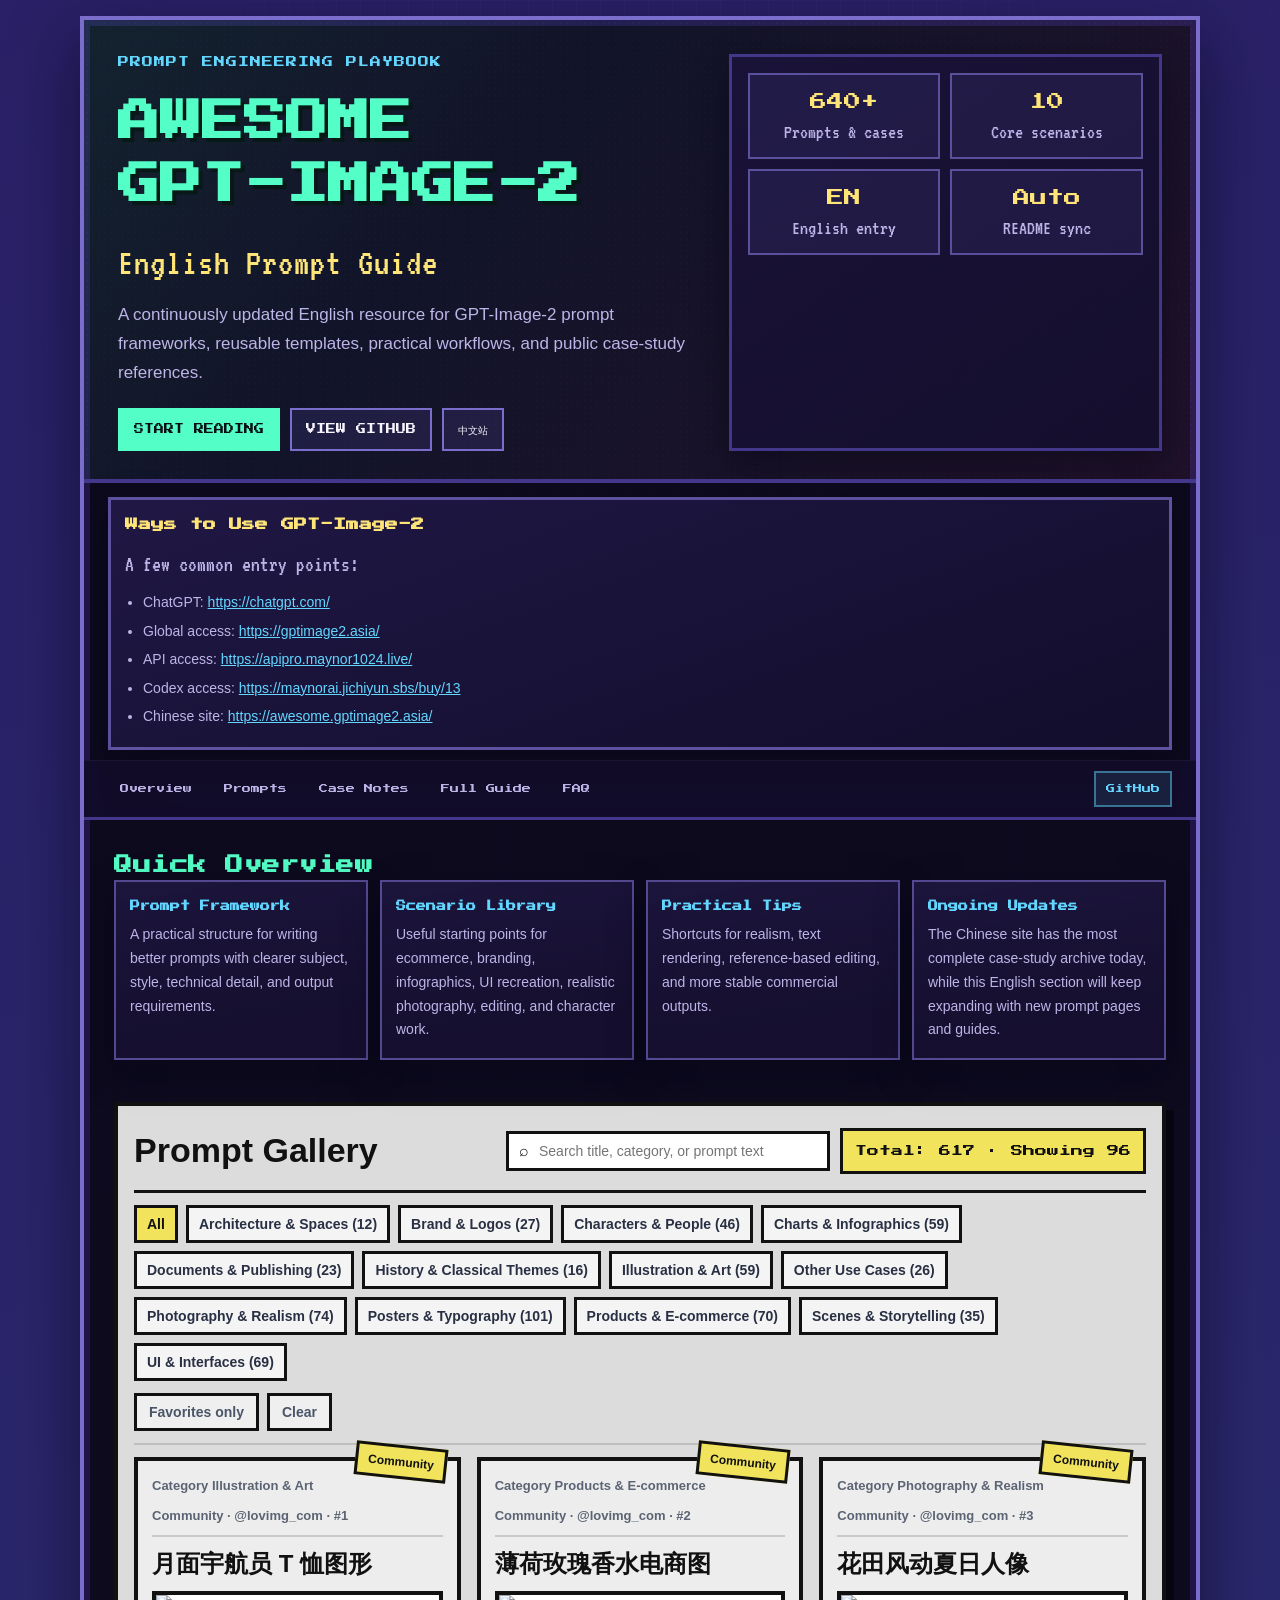
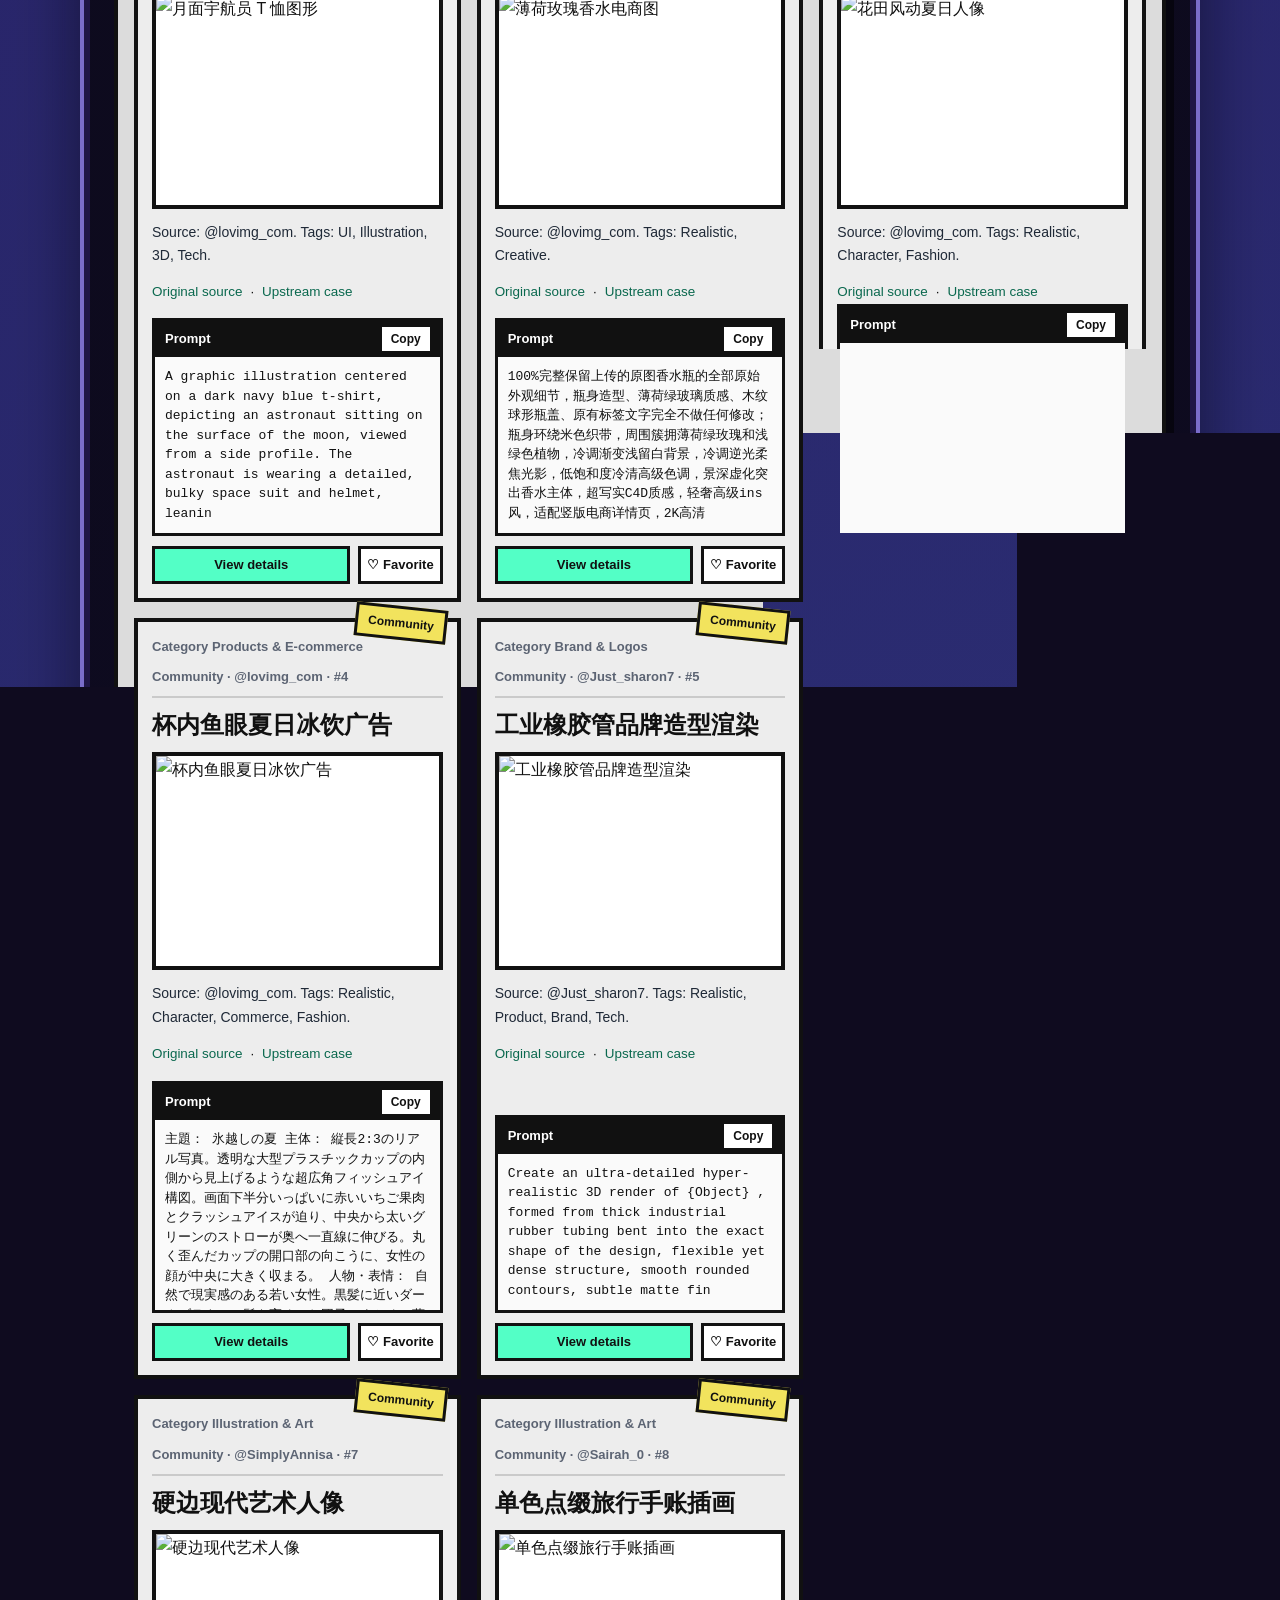
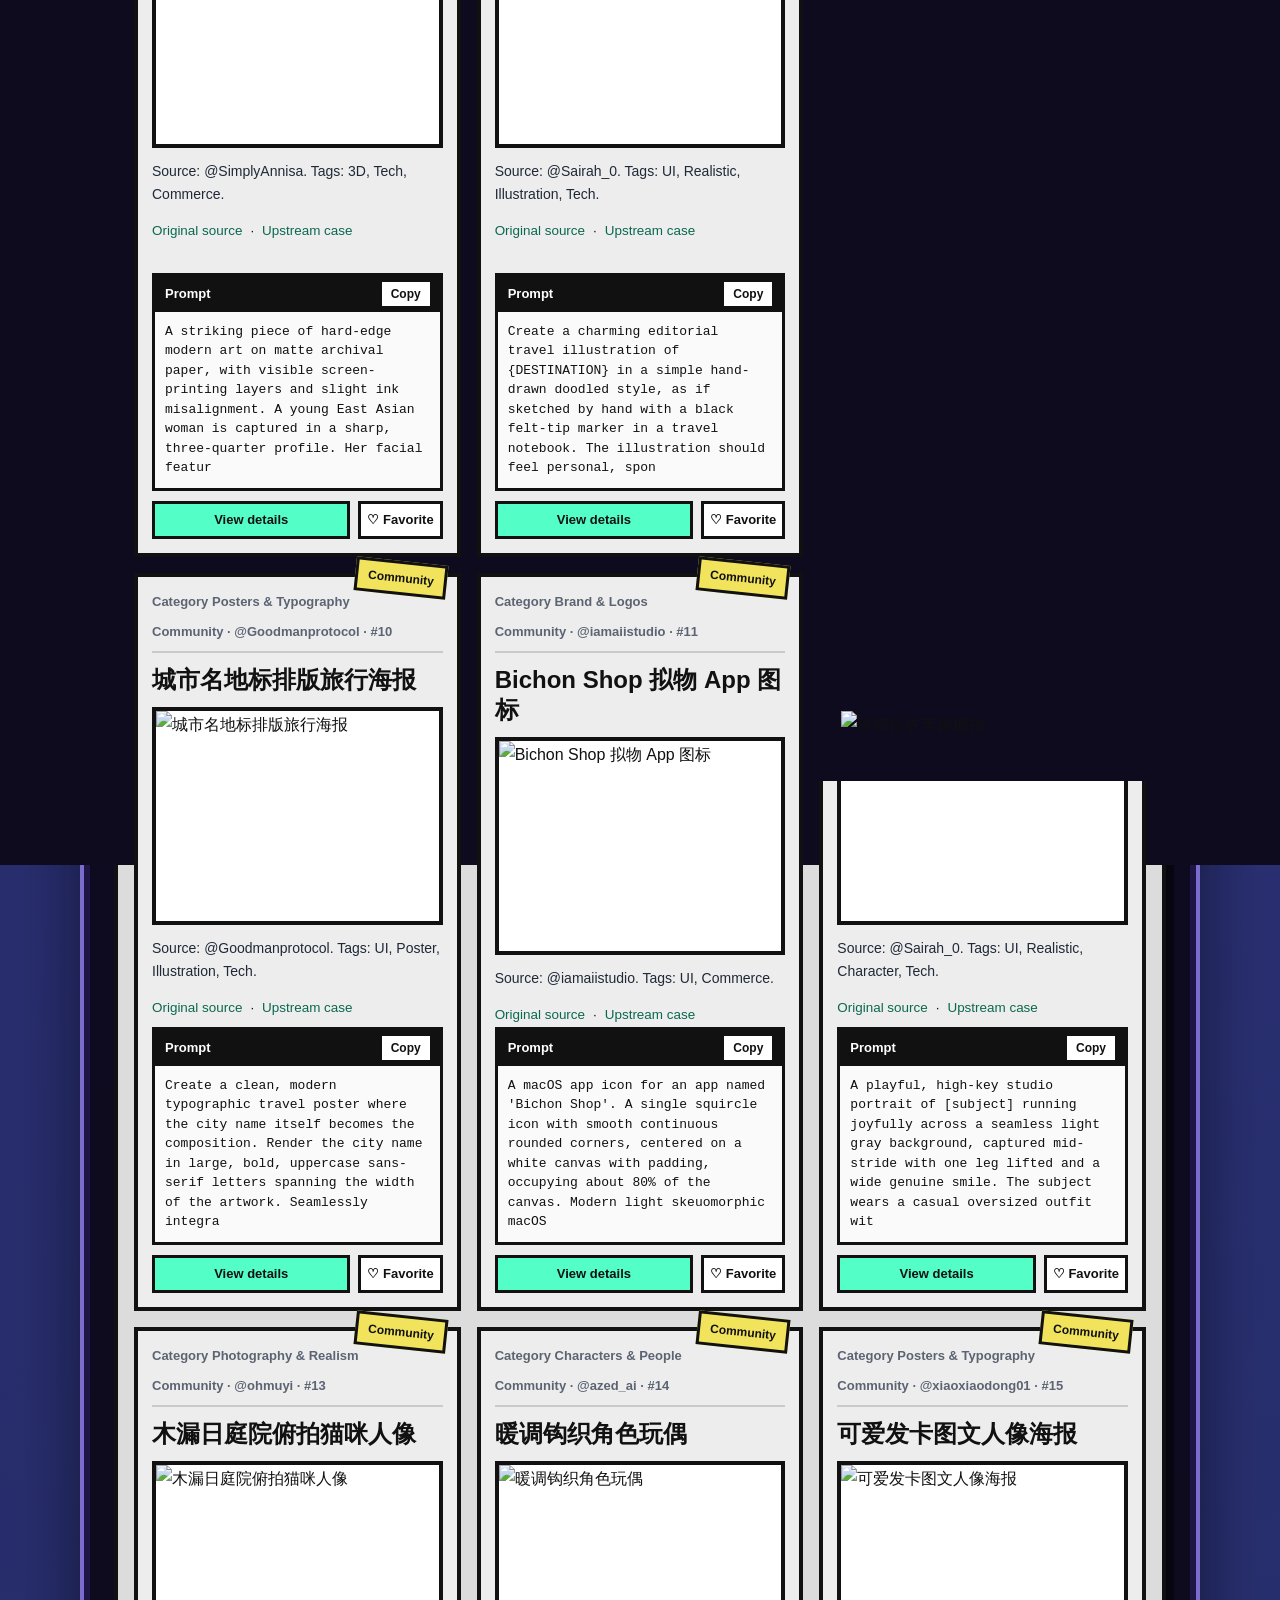
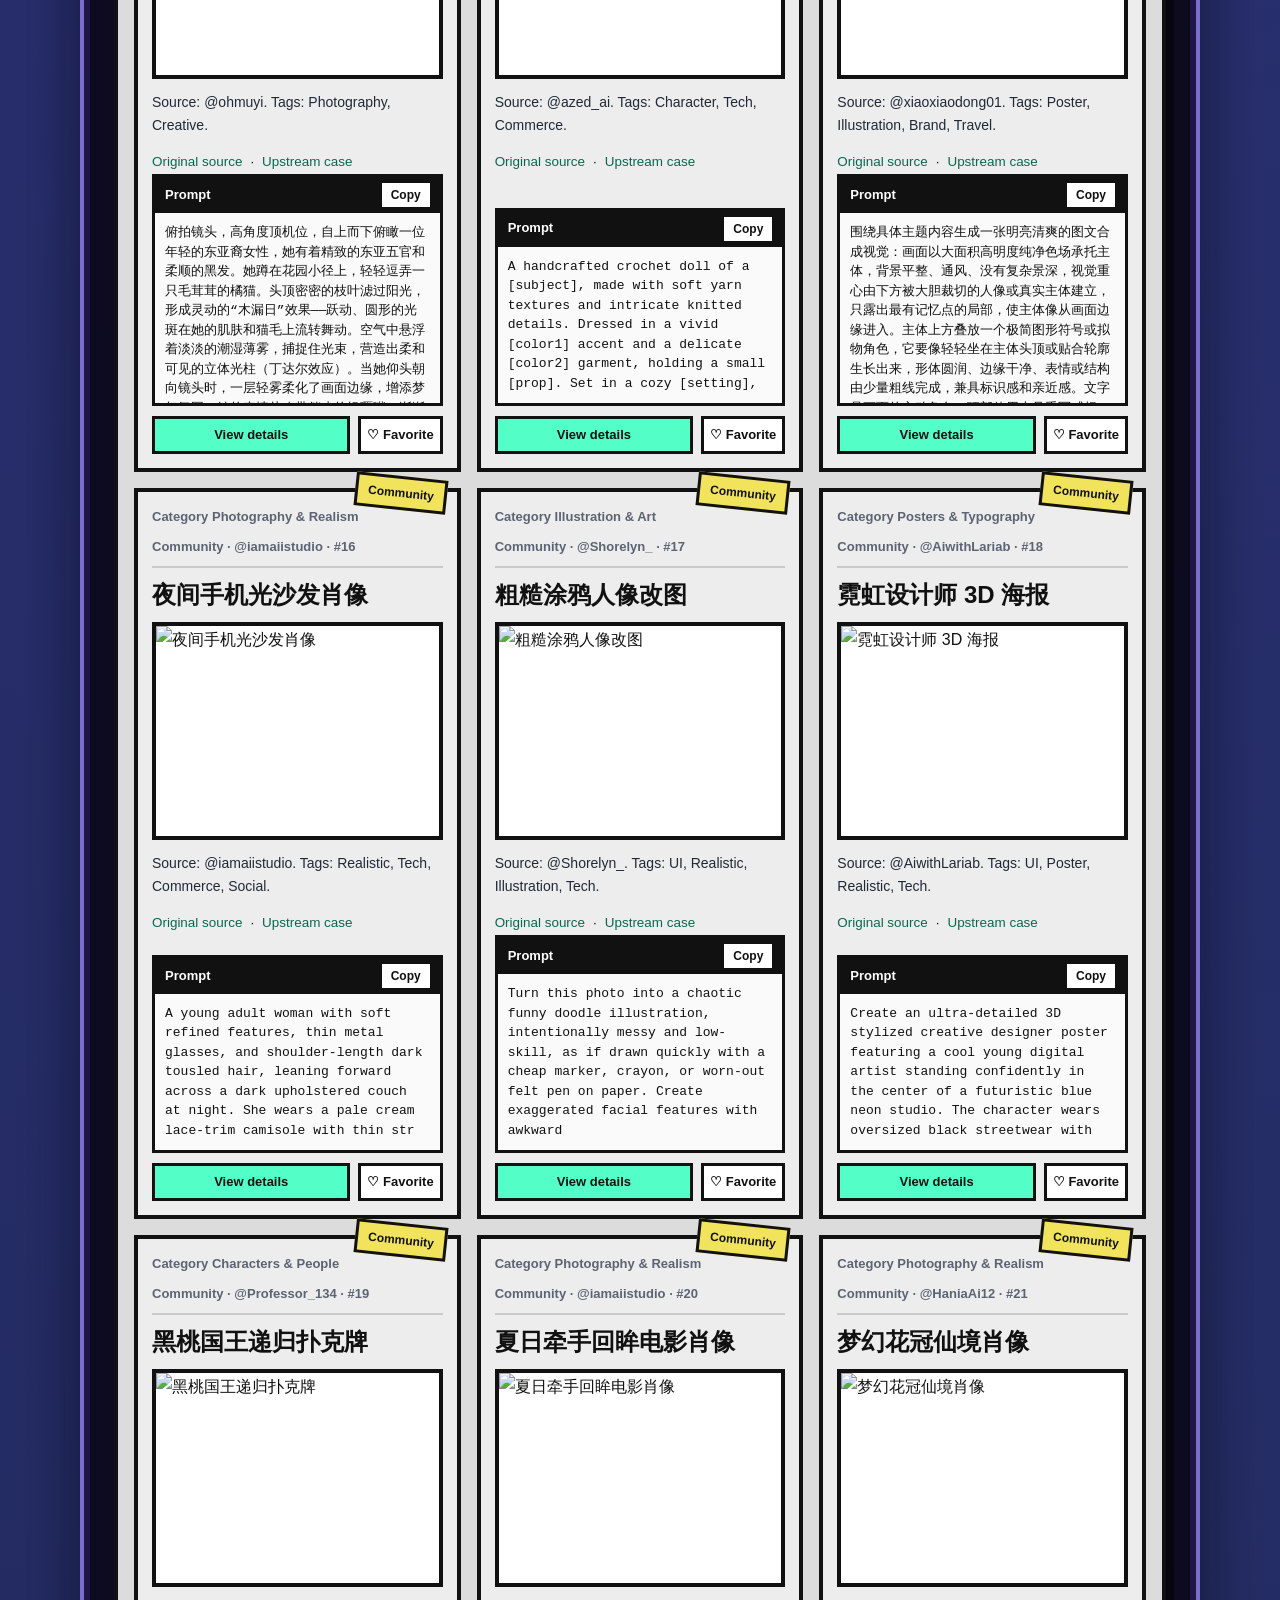
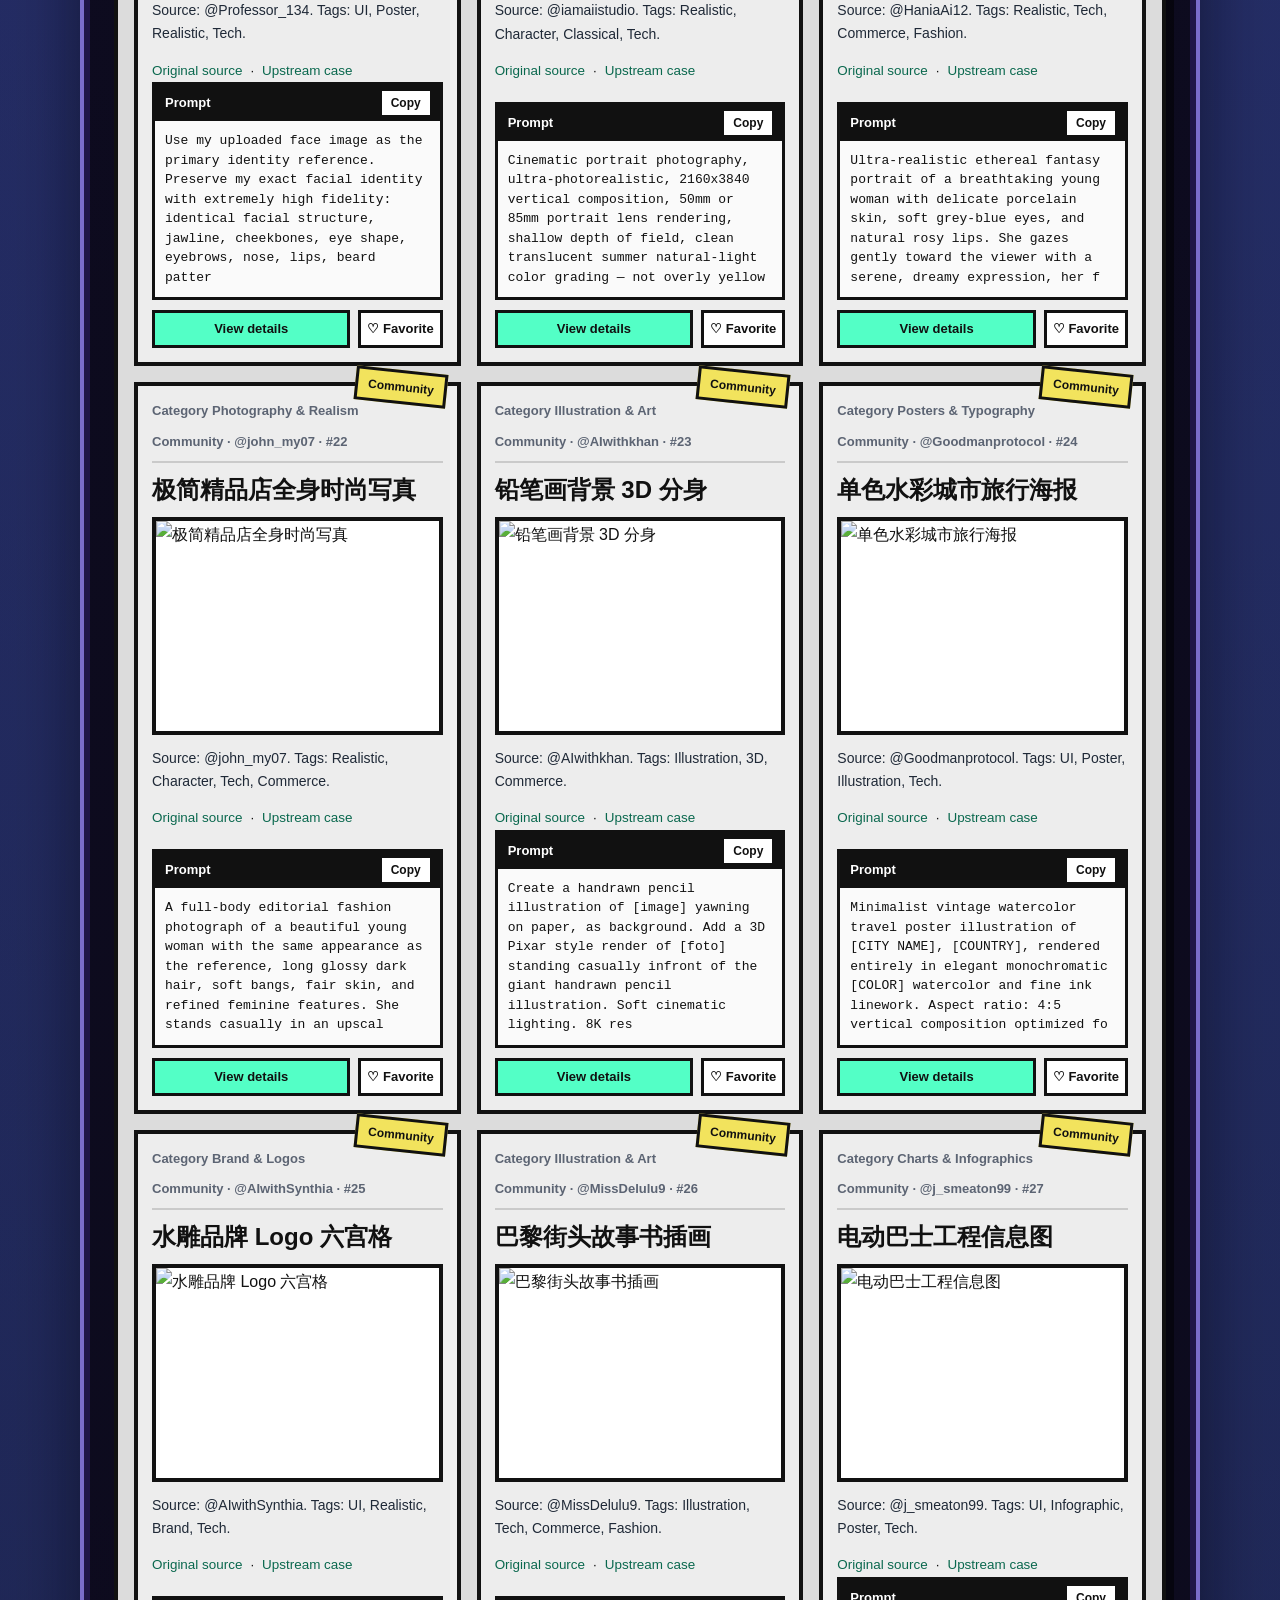
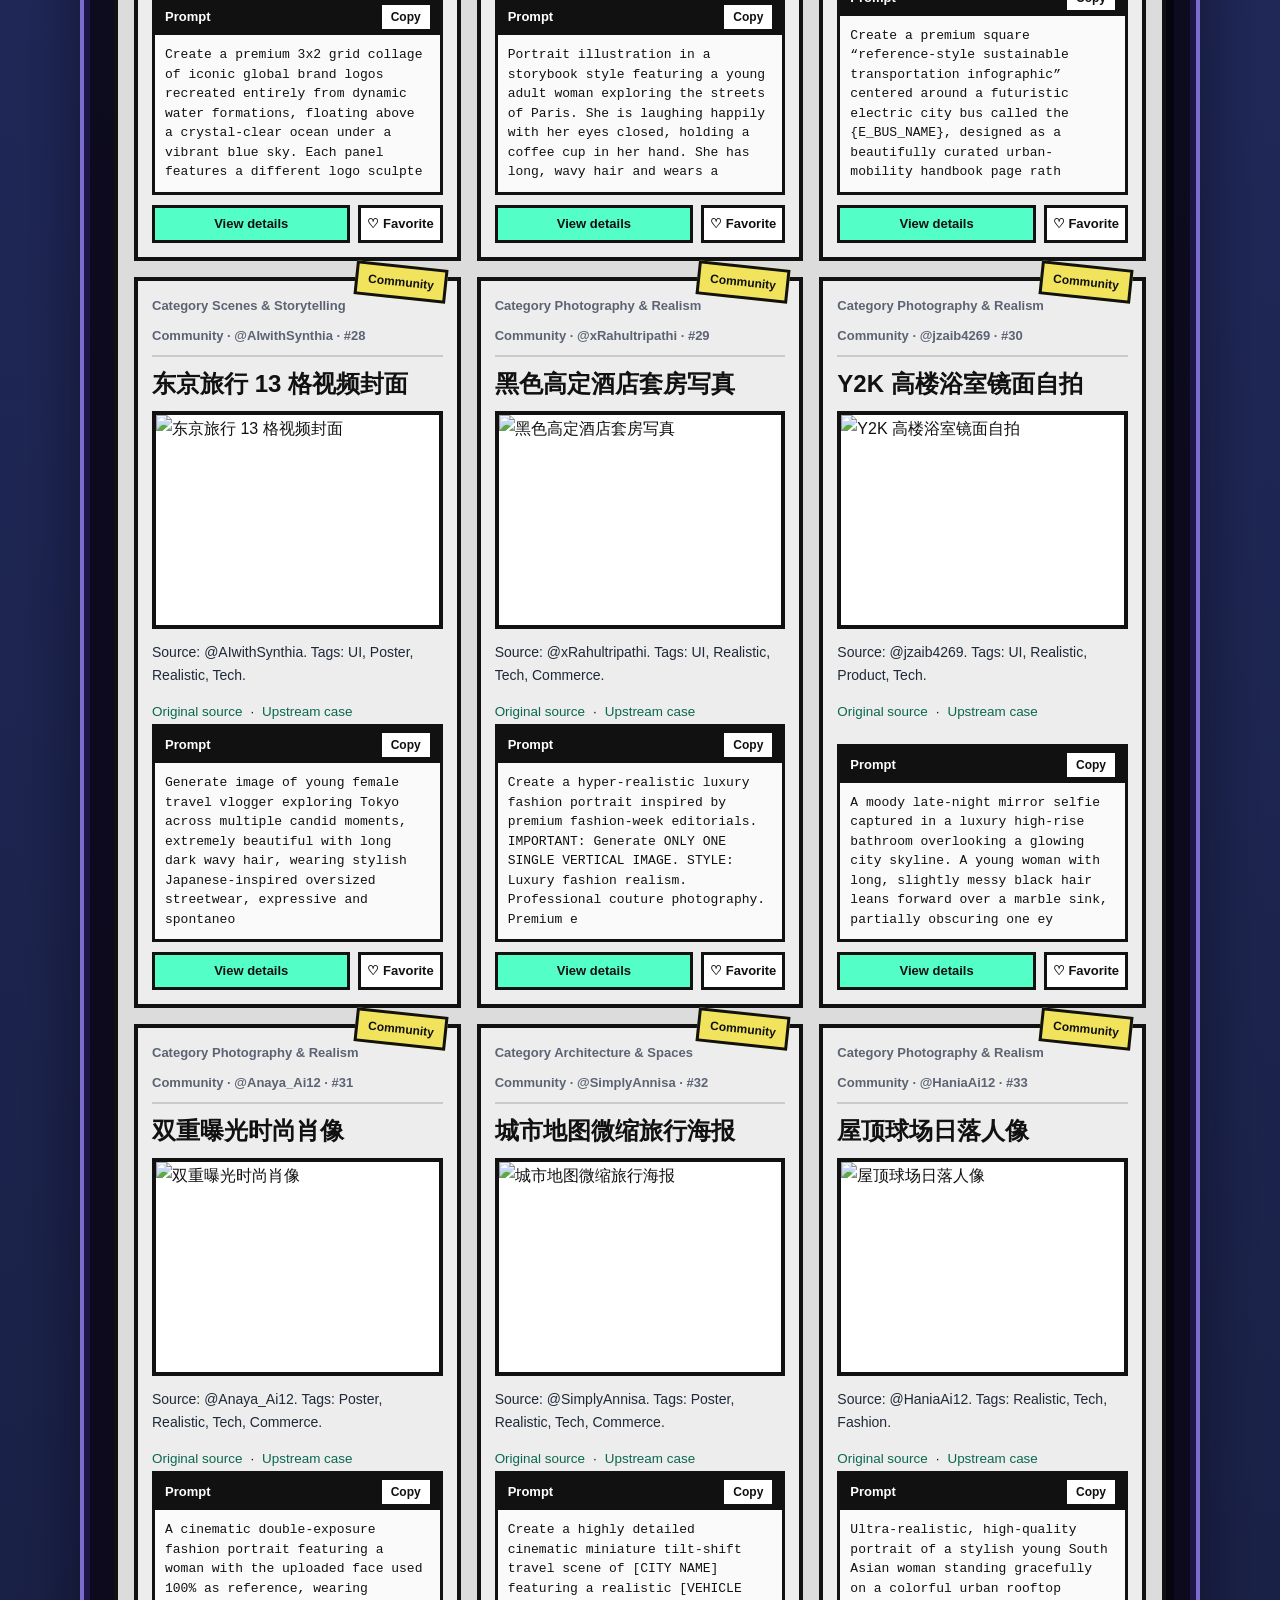
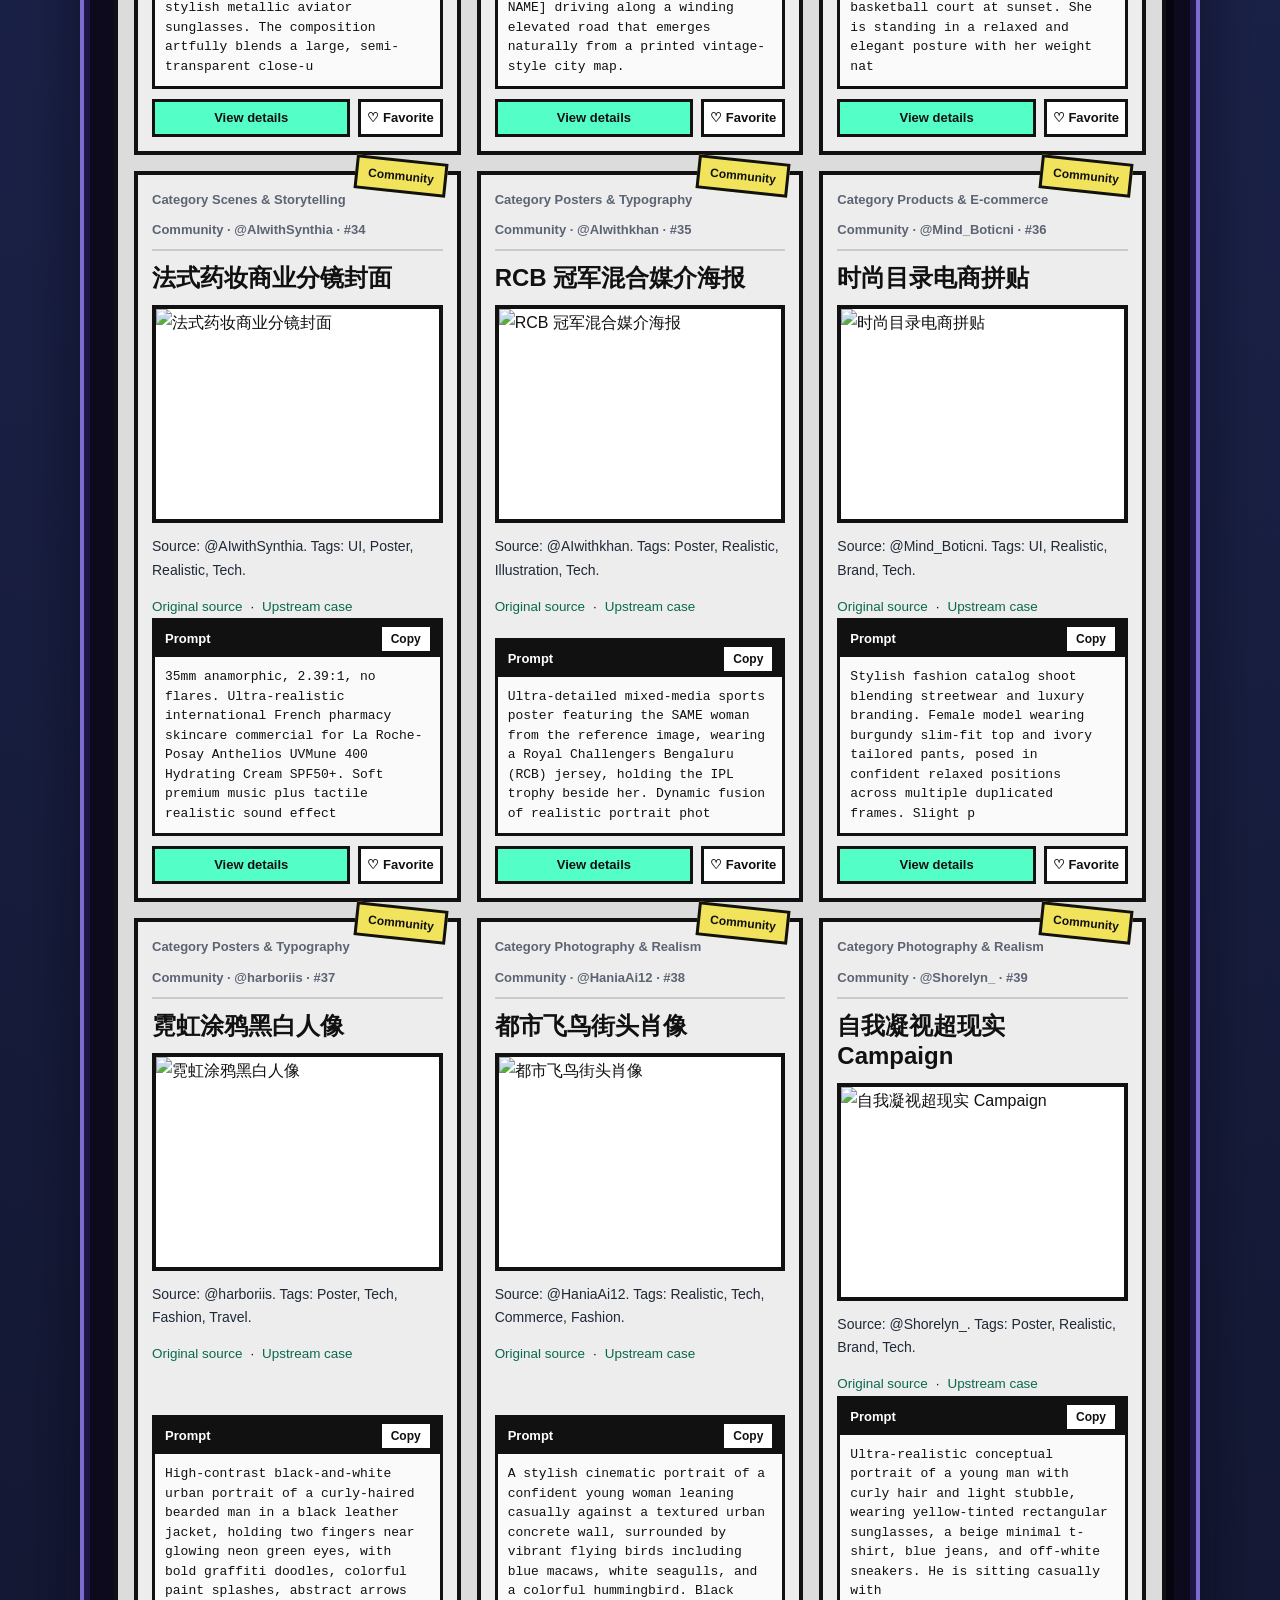
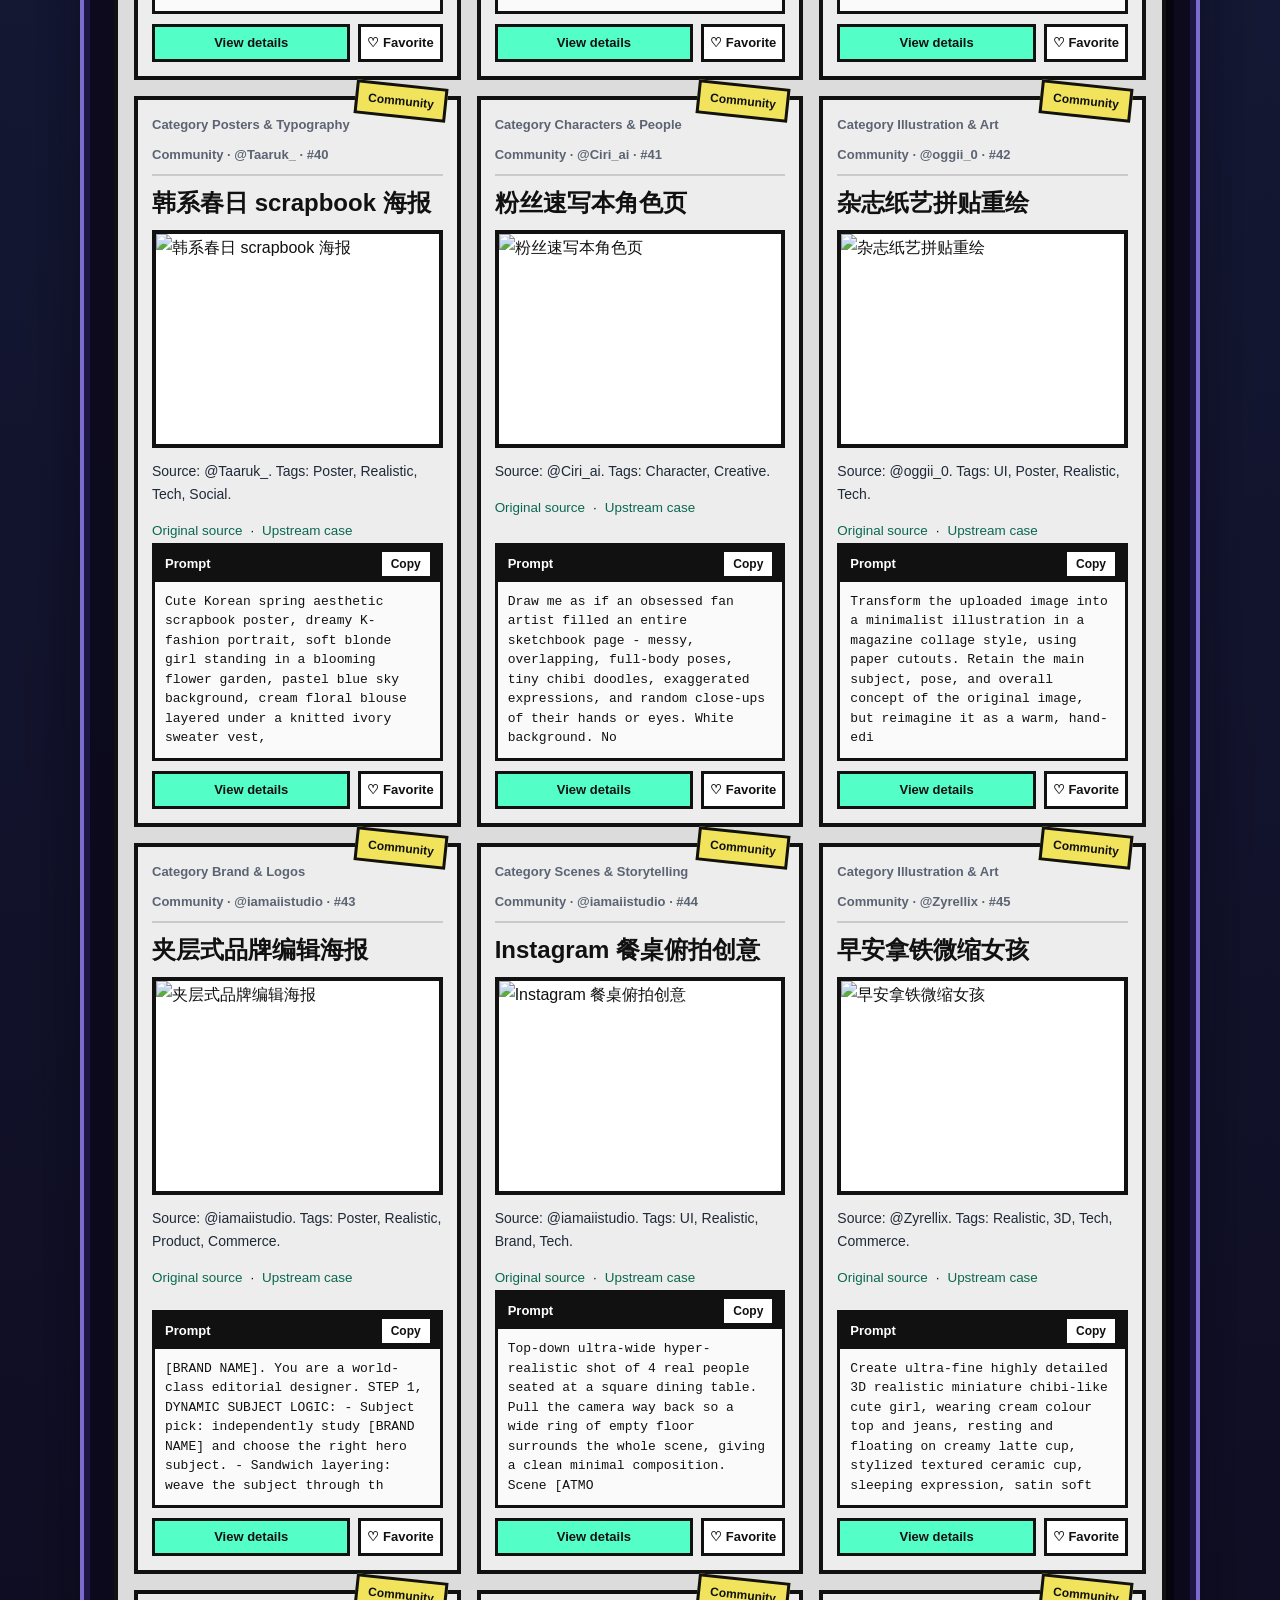
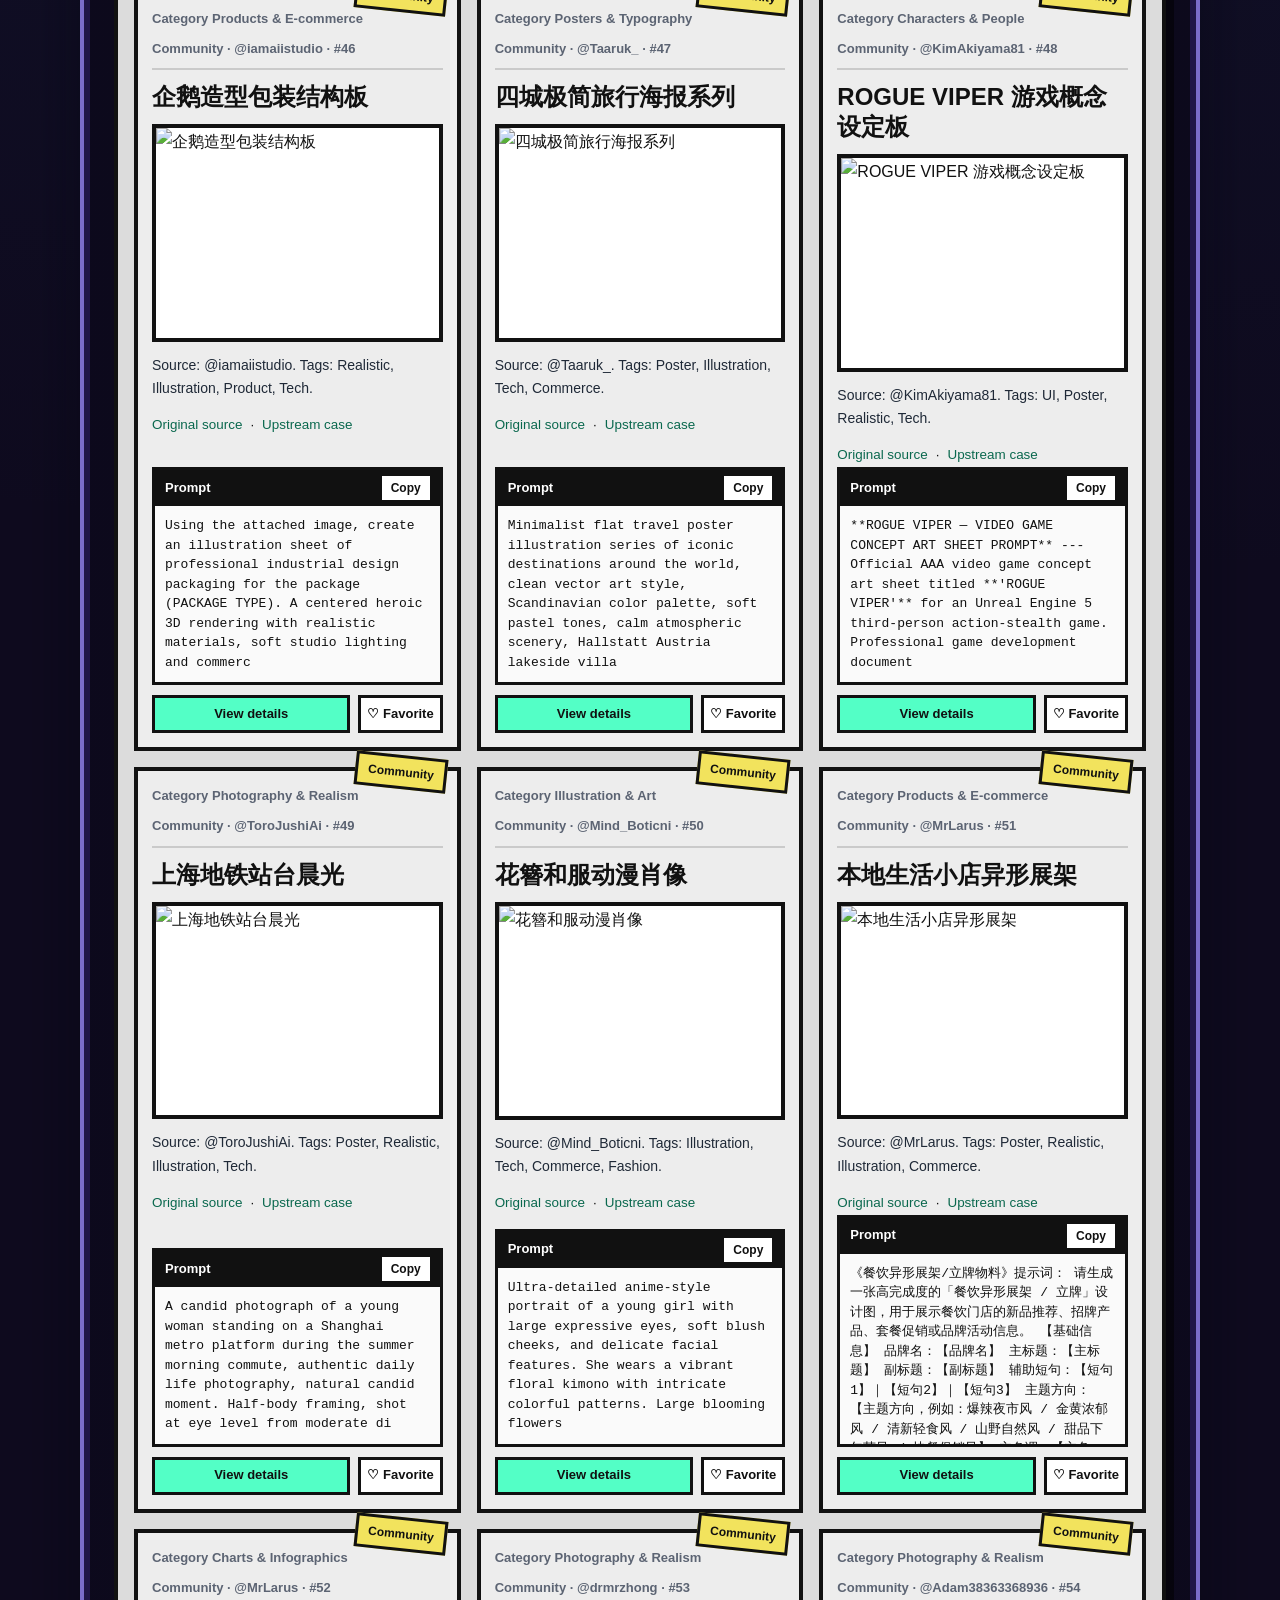
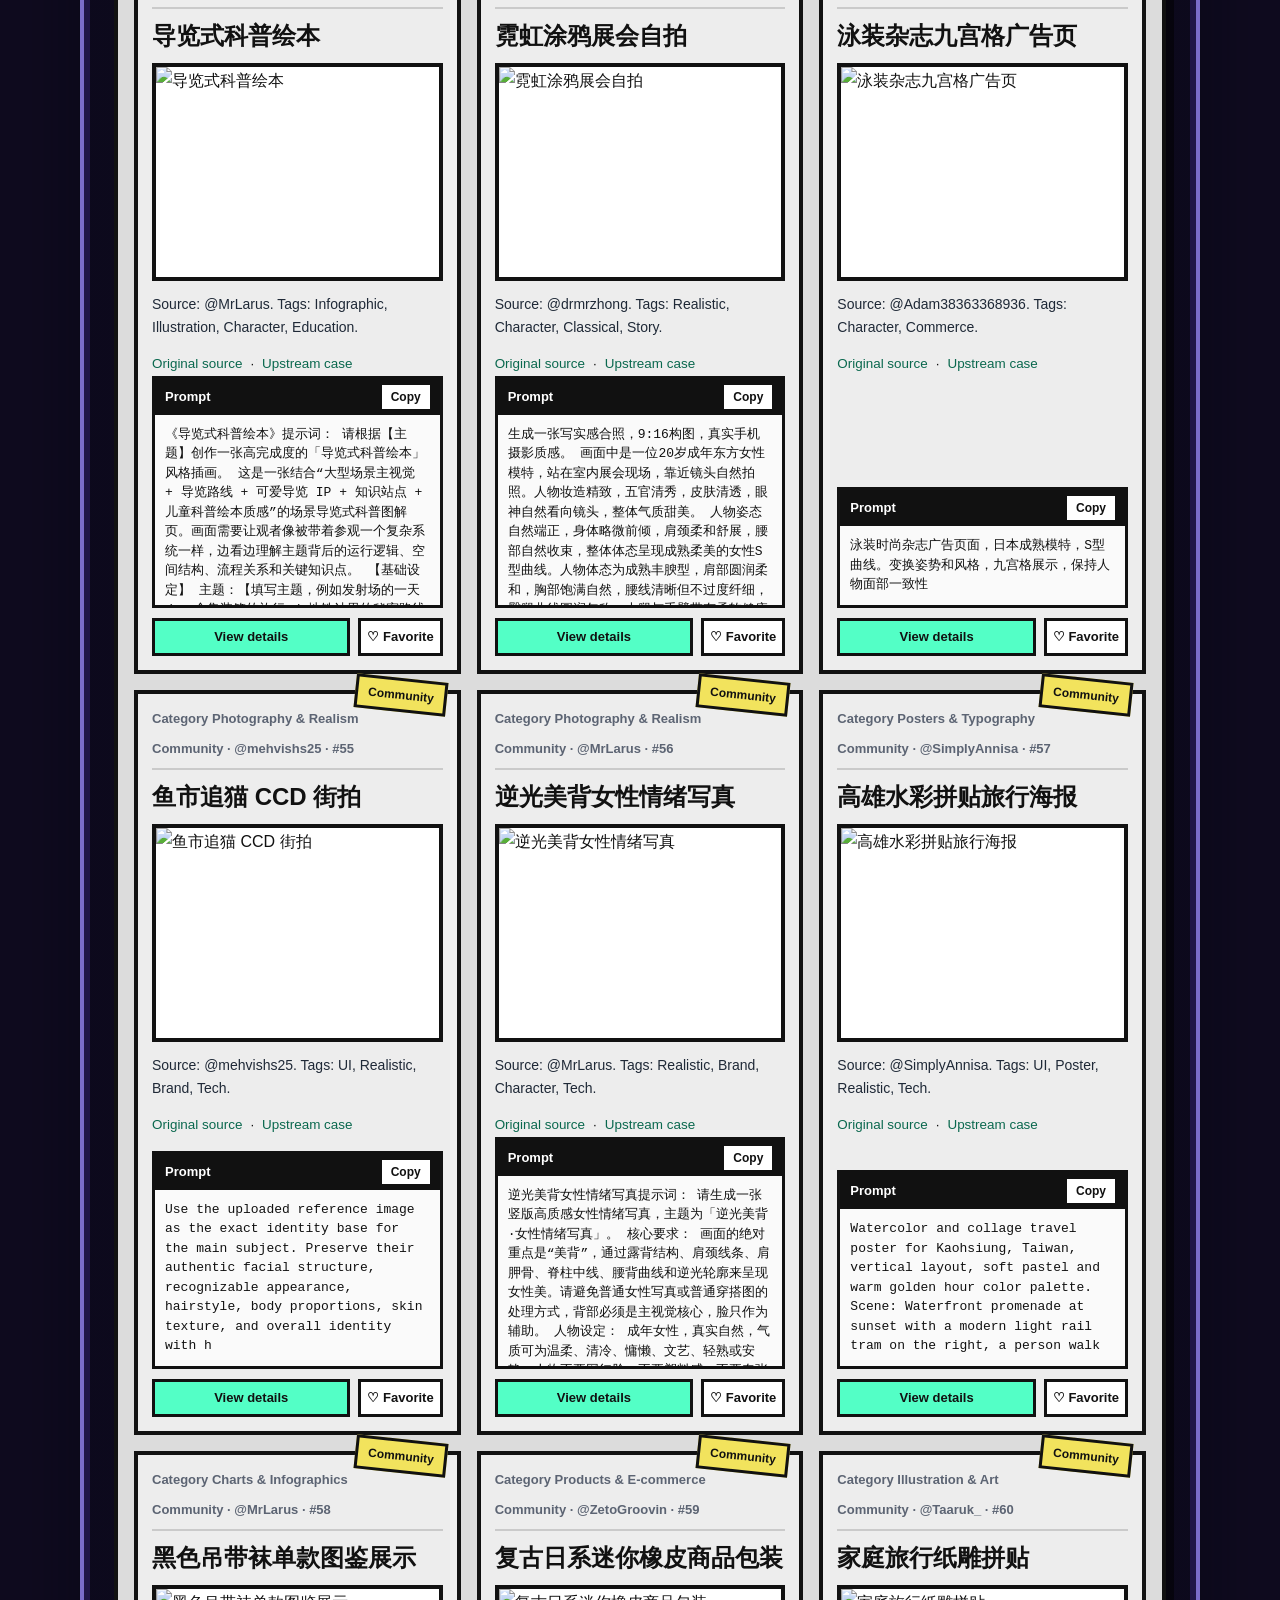
==== en/index.html @ bd1e26c3 "feat: expand case library and automation" ====
<!DOCTYPE html>
<html lang="en">
<head>
    <meta charset="UTF-8">
    <meta name="viewport" content="width=device-width, initial-scale=1.0">
    <title>Awesome GPT-Image-2 | English Prompt Guide</title>
    <meta name="description" content="An English GPT-Image-2 gallery with 640+ searchable prompts and cases, reusable templates, source links, and practical workflows.">
    <meta name="keywords" content="GPT-Image-2,prompt guide,AI image generation,OpenAI,image prompts,ecommerce visuals">
    <meta name="robots" content="index,follow,max-image-preview:large">
    <meta name="theme-color" content="#1a102e">
    <meta name="color-scheme" content="dark">
    <link rel="canonical" href="https://awesome.gptimage2.asia/en/">
    <link rel="alternate" hreflang="zh-CN" href="https://awesome.gptimage2.asia/">
    <link rel="alternate" hreflang="en" href="https://awesome.gptimage2.asia/en/">

    <meta property="og:type" content="website">
    <meta property="og:site_name" content="Awesome GPT-Image-2">
    <meta property="og:title" content="Awesome GPT-Image-2 | English Prompt Guide">
    <meta property="og:description" content="640+ searchable GPT-Image-2 prompts and cases with filters, reusable templates, and original source links.">
    <meta property="og:url" content="https://awesome.gptimage2.asia/en/">

    <meta name="twitter:card" content="summary_large_image">
    <meta name="twitter:title" content="Awesome GPT-Image-2 | English Prompt Guide">
    <meta name="twitter:description" content="An English GPT-Image-2 playbook for ecommerce, branding, UI, editing, and photorealistic visuals.">

    <link rel="icon" href="data:image/svg+xml,%3Csvg%20xmlns='http://www.w3.org/2000/svg'%20viewBox='0%200%20100%20100'%3E%3Ctext%20y='.9em'%20font-size='90'%3E%F0%9F%96%BC%EF%B8%8F%3C/text%3E%3C/svg%3E">
    <link rel="preconnect" href="https://fonts.googleapis.com">
    <link rel="preconnect" href="https://fonts.gstatic.com" crossorigin>
    <link href="https://fonts.googleapis.com/css2?family=Press+Start+2P&family=VT323&family=Noto+Sans:wght@400;500;700;900&display=swap" rel="stylesheet">
    <link rel="stylesheet" href="../styles.css">

    <script type="application/ld+json">
    {
      "@context": "https://schema.org",
      "@type": "TechArticle",
      "headline": "Awesome GPT-Image-2 English Prompt Guide",
      "description": "An English GPT-Image-2 guide with prompt frameworks, practical templates, and curated workflows.",
      "author": {
        "@type": "Person",
        "name": "xianyu110"
      },
      "publisher": {
        "@type": "Organization",
        "name": "GitHub Pages"
      },
      "mainEntityOfPage": "https://awesome.gptimage2.asia/en/",
      "inLanguage": "en"
    }
    </script>
</head>
<body>
<a class="skip-link" href="#main-content">Skip to content</a>
<div class="bg-layer" aria-hidden="true"></div>

<div class="site-shell">
    <header class="hero" id="top">
        <div class="hero-noise" aria-hidden="true"></div>
        <div class="hero-inner">
            <div class="hero-main">
                <p class="hero-kicker">Prompt Engineering Playbook</p>
                <h1 class="hero-title">AWESOME<br>GPT-IMAGE-2</h1>
                <p class="hero-subtitle">English Prompt Guide</p>
                <p class="hero-desc">A continuously updated English resource for GPT-Image-2 prompt frameworks, reusable templates, practical workflows, and public case-study references.</p>
                <div class="hero-actions">
                    <a href="#readme" class="btn btn-primary">Start Reading</a>
                    <a href="https://github.com/xianyu110/awesome-gptimage2" class="btn btn-ghost" target="_blank" rel="noreferrer">View GitHub</a>
                    <a href="/" class="btn btn-ghost">中文站</a>
                </div>
            </div>

            <aside class="hero-panel" aria-label="Key stats">
                <div class="stat-grid">
                    <div class="stat-card">
                        <span class="stat-value">640+</span>
                        <span class="stat-name">Prompts & cases</span>
                    </div>
                    <div class="stat-card">
                        <span class="stat-value">10</span>
                        <span class="stat-name">Core scenarios</span>
                    </div>
                    <div class="stat-card">
                        <span class="stat-value">EN</span>
                        <span class="stat-name">English entry</span>
                    </div>
                    <div class="stat-card">
                        <span class="stat-value">Auto</span>
                        <span class="stat-name">README sync</span>
                    </div>
                </div>
            </aside>
        </div>
    </header>

    <section class="usage-section usage-section-top" aria-label="Ways to use GPT-Image-2">
        <div class="usage-card">
            <h2 class="usage-title">Ways to Use GPT-Image-2</h2>
            <p class="usage-desc">A few common entry points:</p>
            <ul class="usage-list">
                <li>ChatGPT: <a href="https://chatgpt.com/" target="_blank" rel="noreferrer">https://chatgpt.com/</a></li>
                <li>Global access: <a href="https://gptimage2.asia/" target="_blank" rel="noreferrer">https://gptimage2.asia/</a></li>
                <li>API access: <a href="https://apipro.maynor1024.live/" target="_blank" rel="noreferrer">https://apipro.maynor1024.live/</a></li>
                <li>Codex access: <a href="https://maynorai.jichiyun.sbs/buy/13" target="_blank" rel="noreferrer">https://maynorai.jichiyun.sbs/buy/13</a></li>
                <li>Chinese site: <a href="https://awesome.gptimage2.asia/" target="_blank" rel="noreferrer">https://awesome.gptimage2.asia/</a></li>
            </ul>
        </div>
    </section>

    <nav class="top-nav" aria-label="Main navigation">
        <div class="nav-track">
            <a href="#overview" class="nav-link">Overview</a>
            <a href="#prompt-gallery" class="nav-link">Prompts</a>
            <a href="#case-study" class="nav-link">Case Notes</a>
            <a href="#readme" class="nav-link">Full Guide</a>
            <a href="#faq" class="nav-link">FAQ</a>
            <a href="https://github.com/xianyu110/awesome-gptimage2" class="nav-link nav-link-github" target="_blank" rel="noreferrer">GitHub</a>
        </div>
    </nav>

    <main class="content" id="main-content">
        <section id="overview" class="section">
            <h2 class="section-title">Quick Overview</h2>
            <div class="overview-grid">
                <article class="overview-card">
                    <h3>Prompt Framework</h3>
                    <p>A practical structure for writing better prompts with clearer subject, style, technical detail, and output requirements.</p>
                </article>
                <article class="overview-card">
                    <h3>Scenario Library</h3>
                    <p>Useful starting points for ecommerce, branding, infographics, UI recreation, realistic photography, editing, and character work.</p>
                </article>
                <article class="overview-card">
                    <h3>Practical Tips</h3>
                    <p>Shortcuts for realism, text rendering, reference-based editing, and more stable commercial outputs.</p>
                </article>
                <article class="overview-card">
                    <h3>Ongoing Updates</h3>
                    <p>The Chinese site has the most complete case-study archive today, while this English section will keep expanding with new prompt pages and guides.</p>
                </article>
            </div>
        </section>

        <section id="prompt-gallery" class="section prompt-board-section" aria-label="Prompt gallery">
            <div class="prompt-board-head">
                <h2 class="prompt-board-title">Prompt Gallery</h2>
                <div class="prompt-board-head-right">
                    <label class="prompt-board-search-wrap" for="prompt-board-search">
                        <span class="prompt-board-search-icon">⌕</span>
                        <input id="prompt-board-search" class="prompt-board-search" type="search" placeholder="Search title, category, or prompt text">
                    </label>
                    <div id="prompt-board-total" class="prompt-board-total">Total: 0</div>
                </div>
            </div>
            <div class="prompt-board-filter-row">
                <div id="prompt-board-filters" class="prompt-board-filters" role="tablist" aria-label="Prompt categories"></div>
                <div class="prompt-board-filter-actions">
                    <button id="prompt-board-favorites" class="prompt-board-clear" type="button" aria-pressed="false">Favorites only</button>
                    <button id="prompt-board-clear" class="prompt-board-clear" type="button">Clear</button>
                </div>
            </div>
            <div id="prompt-board-grid" class="prompt-board-grid"></div>
            <p id="prompt-board-empty" class="prompt-board-empty" hidden>No matches found. Try a shorter keyword.</p>
            <div class="prompt-board-more-wrap">
                <button id="prompt-board-more" class="prompt-board-more" type="button" hidden>Load more</button>
            </div>
        </section>

        <section id="case-study" class="section" aria-label="Case study notes">
            <div class="section-head">
                <h2 class="section-title">Case Notes</h2>
                <a class="readme-raw-link" href="README.md" target="_blank" rel="noreferrer">Open English README</a>
            </div>

            <div class="readme-card case-study-shell">
                <div class="case-study-intro">
                    <p class="case-study-kicker">Public article references</p>
                    <h3 class="case-study-title">A compact English layer on top of a larger Chinese case-study archive</h3>
                    <p class="case-study-desc">The Chinese site currently contains the full image-heavy breakdowns. This English page focuses on reusable workflows, prompt patterns, and a clean entry point for international visitors.</p>
                </div>

                <div class="overview-grid case-study-stats">
                    <article class="overview-card">
                        <h3>Main goal</h3>
                        <p>Turn scattered GPT-Image-2 knowledge into a reusable English reference page.</p>
                    </article>
                    <article class="overview-card">
                        <h3>Current scope</h3>
                        <p>Prompt frameworks, practical scenarios, advanced tips, and links back to the full Chinese archive.</p>
                    </article>
                    <article class="overview-card">
                        <h3>Update path</h3>
                        <p>More English prompt pages, more case-study translations, and more search-friendly navigation.</p>
                    </article>
                </div>

                <div class="case-category-grid">
                    <article class="case-category-card">
                        <div class="case-category-meta">
                            <span class="case-category-tag">Ecommerce</span>
                            <span class="case-category-index">#01</span>
                        </div>
                        <h3>Commercial product visuals</h3>
                        <p>GPT-Image-2 is especially strong when you need polished ecommerce covers, product retouching, marketplace images, and commercial layouts.</p>
                        <blockquote class="case-prompt-quote">A good workflow is often: reference image -> first draft -> selective edit -> final commercial polish.</blockquote>
                    </article>

                    <article class="case-category-card">
                        <div class="case-category-meta">
                            <span class="case-category-tag">Branding</span>
                            <span class="case-category-index">#02</span>
                        </div>
                        <h3>Brand systems and campaign assets</h3>
                        <p>It can extend a single product or brand concept into multiple output formats while preserving visual identity.</p>
                        <blockquote class="case-prompt-quote">Useful for posters, carousel covers, brand kits, campaign images, packaging, and launch visuals.</blockquote>
                    </article>

                    <article class="case-category-card">
                        <div class="case-category-meta">
                            <span class="case-category-tag">Info Design</span>
                            <span class="case-category-index">#03</span>
                        </div>
                        <h3>Infographics and educational graphics</h3>
                        <p>One of the most practical strengths is structured information design: titles, labels, modules, icons, and layout hierarchy.</p>
                        <blockquote class="case-prompt-quote">Modular sections + rounded information boxes + clear heading hierarchy is a reliable starting pattern.</blockquote>
                    </article>

                    <article class="case-category-card">
                        <div class="case-category-meta">
                            <span class="case-category-tag">Editing</span>
                            <span class="case-category-index">#04</span>
                        </div>
                        <h3>Reference-based editing</h3>
                        <p>For many real workflows, editing from an uploaded image is more stable than prompting from scratch.</p>
                        <blockquote class="case-prompt-quote">Best use cases include replacing text, adapting layouts, retouching products, and keeping character or pet identity consistent.</blockquote>
                    </article>
                </div>

                <div class="case-infer-box">
                    <h3 class="case-infer-title">Where to go next</h3>
                    <p class="case-study-desc">If you want the full image-wall style archive with article-by-article breakdowns, visit the Chinese version. If you want a cleaner English entry point, keep this page bookmarked as it grows.</p>
                    <ul class="case-infer-list">
                        <li><strong>Chinese full archive:</strong> <a href="https://awesome.gptimage2.asia/" target="_blank" rel="noreferrer">https://awesome.gptimage2.asia/</a></li>
                        <li><strong>English guide:</strong> this page and the English README below</li>
                        <li><strong>GitHub source:</strong> <a href="https://github.com/xianyu110/awesome-gptimage2" target="_blank" rel="noreferrer">awesome-gptimage2</a></li>
                    </ul>
                </div>
            </div>
        </section>

        <section id="readme" class="section">
            <div class="section-head">
                <h2 class="section-title">Full English Guide</h2>
                <a class="readme-raw-link" id="readme-raw-link" href="README.md" target="_blank" rel="noreferrer">Open raw file</a>
            </div>

            <div class="readme-card">
                <div class="readme-meta">
                    <span class="readme-status" id="readme-status">Loading English README.md...</span>
                    <span class="readme-clock" id="readme-clock">Last refresh: --</span>
                    <button class="readme-retry-btn" id="readme-retry-btn" type="button" hidden>Retry</button>
                </div>
                <div class="prompt-filter" id="prompt-filter" hidden>
                    <span class="prompt-filter-title">Prompt Categories</span>
                    <span class="prompt-filter-summary" id="prompt-filter-summary"></span>
                    <div class="prompt-filter-buttons" id="prompt-filter-buttons" role="tablist" aria-label="Prompt category filters"></div>
                </div>

                <div id="readme-loading" class="readme-loading" aria-hidden="true">
                    <span></span><span></span><span></span>
                </div>

                <article id="readme-content" class="markdown-body" aria-live="polite"></article>
            </div>
        </section>

        <section id="faq" class="section">
            <h2 class="section-title">FAQ</h2>
            <div class="faq-list">
                <details>
                    <summary>Will this stay in sync with the repo?</summary>
                    <p>Yes. The page loads the English README from the same directory first, then falls back to GitHub raw if needed.</p>
                </details>
                <details>
                    <summary>Is the Chinese site more complete right now?</summary>
                    <p>Yes. The Chinese site currently has the most complete case-study archive and image-wall breakdowns.</p>
                </details>
                <details>
                    <summary>What is this English section for?</summary>
                    <p>It gives international visitors a cleaner entry point, reusable English prompts, and a lightweight guide to the broader project.</p>
                </details>
            </div>
        </section>

        <section class="usage-section usage-section-bottom" aria-label="Useful links">
            <div class="usage-card">
                <h2 class="usage-title">Useful Links</h2>
                <p class="usage-desc">Recommended links around this project:</p>
                <ul class="usage-list">
                    <li>English site: <a href="https://awesome.gptimage2.asia/en/" target="_blank" rel="noreferrer">https://awesome.gptimage2.asia/en/</a></li>
                    <li>Chinese site: <a href="https://awesome.gptimage2.asia/" target="_blank" rel="noreferrer">https://awesome.gptimage2.asia/</a></li>
                    <li>Global access: <a href="https://gptimage2.asia/" target="_blank" rel="noreferrer">https://gptimage2.asia/</a></li>
                    <li>API access: <a href="https://apipro.maynor1024.live/" target="_blank" rel="noreferrer">https://apipro.maynor1024.live/</a></li>
                    <li>GitHub repo: <a href="https://github.com/xianyu110/awesome-gptimage2" target="_blank" rel="noreferrer">https://github.com/xianyu110/awesome-gptimage2</a></li>
                </ul>
            </div>
        </section>
    </main>

    <footer class="site-footer">
        <p>Made for GPT-Image-2 Creators · <span id="footer-date">2026-04-23</span></p>
        <p>English entry page for the ongoing awesome-gptimage2 archive.</p>
    </footer>
</div>

<div class="case-modal" id="case-modal" hidden>
    <div class="case-modal-backdrop" data-case-close></div>
    <section class="case-modal-dialog" role="dialog" aria-modal="true" aria-labelledby="case-modal-title">
        <button class="case-modal-close" id="case-modal-close" type="button" aria-label="Close case details" title="Close">×</button>
        <div class="case-modal-media" id="case-modal-media">
            <img id="case-modal-image" alt="" loading="eager" decoding="async" referrerpolicy="no-referrer">
            <span class="case-modal-media-status" id="case-modal-media-status">Loading image...</span>
        </div>
        <div class="case-modal-content">
            <div class="case-modal-meta">
                <span class="prompt-item-badge case-modal-badge" id="case-modal-badge">Case</span>
                <span id="case-modal-category"></span>
            </div>
            <h2 id="case-modal-title"></h2>
            <p class="case-modal-description" id="case-modal-description"></p>
            <div class="case-modal-links">
                <a id="case-modal-source" target="_blank" rel="noreferrer noopener" hidden>Original source</a>
                <a id="case-modal-upstream" target="_blank" rel="noreferrer noopener" hidden>Upstream case</a>
            </div>
            <div class="case-modal-prompt">
                <div class="case-modal-prompt-head">
                    <span>Full prompt</span>
                    <button id="case-modal-copy" type="button">Copy</button>
                </div>
                <pre id="case-modal-prompt"></pre>
            </div>
            <div class="case-modal-actions">
                <button id="case-modal-favorite" type="button" aria-pressed="false">Favorite</button>
                <button id="case-modal-share" type="button">Copy share link</button>
            </div>
        </div>
    </section>
</div>

<button class="back-to-top" id="back-to-top" aria-label="Back to top">↑</button>

<noscript>
    <div class="noscript-box">This page needs JavaScript to render the README content. Please open the raw README directly.</div>
</noscript>

<script src="https://cdn.jsdelivr.net/npm/marked/marked.min.js" defer></script>
<script src="https://cdn.jsdelivr.net/npm/dompurify@3.1.6/dist/purify.min.js" defer></script>
<script>
(function () {
    const NAV_ACTIVE_CLASS = 'is-active';
    const readmeStatusEl = document.getElementById('readme-status');
    const readmeContentEl = document.getElementById('readme-content');
    const readmeLoadingEl = document.getElementById('readme-loading');
    const readmeRawLinkEl = document.getElementById('readme-raw-link');
    const readmeClockEl = document.getElementById('readme-clock');
    const readmeRetryBtnEl = document.getElementById('readme-retry-btn');
    const promptBoardFiltersEl = document.getElementById('prompt-board-filters');
    const promptBoardGridEl = document.getElementById('prompt-board-grid');
    const promptBoardTotalEl = document.getElementById('prompt-board-total');
    const promptBoardSearchEl = document.getElementById('prompt-board-search');
    const promptBoardClearEl = document.getElementById('prompt-board-clear');
    const promptBoardEmptyEl = document.getElementById('prompt-board-empty');
    const promptBoardMoreEl = document.getElementById('prompt-board-more');
    const promptBoardFavoritesEl = document.getElementById('prompt-board-favorites');
    const promptFilterEl = document.getElementById('prompt-filter');
    const promptFilterSummaryEl = document.getElementById('prompt-filter-summary');
    const promptFilterButtonsEl = document.getElementById('prompt-filter-buttons');
    const backToTopBtn = document.getElementById('back-to-top');
    const caseModalEl = document.getElementById('case-modal');
    const caseModalCloseEl = document.getElementById('case-modal-close');
    const caseModalMediaEl = document.getElementById('case-modal-media');
    const caseModalImageEl = document.getElementById('case-modal-image');
    const caseModalMediaStatusEl = document.getElementById('case-modal-media-status');
    const caseModalBadgeEl = document.getElementById('case-modal-badge');
    const caseModalCategoryEl = document.getElementById('case-modal-category');
    const caseModalTitleEl = document.getElementById('case-modal-title');
    const caseModalDescriptionEl = document.getElementById('case-modal-description');
    const caseModalSourceEl = document.getElementById('case-modal-source');
    const caseModalUpstreamEl = document.getElementById('case-modal-upstream');
    const caseModalPromptEl = document.getElementById('case-modal-prompt');
    const caseModalCopyEl = document.getElementById('case-modal-copy');
    const caseModalFavoriteEl = document.getElementById('case-modal-favorite');
    const caseModalShareEl = document.getElementById('case-modal-share');
    const FAVORITE_CASES_KEY = 'awesome-gptimage2:favorites:v1';
    const promptBoardState = {
        all: [],
        local: [],
        community: [],
        activeCategory: 'all',
        keyword: '',
        visibleLimit: 96,
        favoritesOnly: false,
        favoriteIds: readFavoriteIds()
    };
    const caseModalState = {
        item: null,
        previousFocus: null
    };
    const PROMPT_BOARD_PAGE_SIZE = 96;
    const COMMUNITY_CASES_URL = '../data/community-cases.json';

    const SUPPLEMENT_PROMPT_CARDS = [
        {
            id: 'supp-en-01',
            title: 'AI Product Retouch Prompt for White Background Ecommerce Images',
            category: 'Ecommerce & Product',
            source: 'English Edition',
            badge: 'Curated',
            image: 'https://upload.maynor1024.live/file/1776831501923_wx_058_991727c87e.png',
            description: 'A minimal but practical prompt for turning a raw product shot into a polished marketplace image.',
            promptText: 'Retouch this product image for ecommerce. Keep the product shape accurate, improve lighting and reflections, place it on a pure white background, preserve realistic soft shadow, and make it look like a polished marketplace main image.'
        },
        {
            id: 'supp-en-02',
            title: 'AI Ecommerce Hero Banner Prompt for Skincare Serum',
            category: 'Ecommerce & Product',
            source: 'English Edition',
            badge: 'Curated',
            image: 'https://upload.maynor1024.live/file/1776480570690_img_048.png',
            description: 'A strong starter prompt for premium beauty ads and hero banners.',
            promptText: 'Create a premium ecommerce hero banner for a skincare serum called "Radiance Barrier Serum". Clean luxury aesthetic, soft white-to-warm-gray gradient background, frosted glass bottle in the center, subtle liquid reflections, minimal but commercial layout, realistic product lighting, high-end beauty campaign style, 4:5.'
        },
        {
            id: 'supp-en-03',
            title: 'AI Brand Launch Poster Prompt for Coffee Campaigns',
            category: 'Brand Poster Design',
            source: 'English Edition',
            badge: 'Curated',
            image: 'https://upload.maynor1024.live/file/1776936225028_23.jpg',
            description: 'Useful when you want brand identity, packaging, and editorial poster style to work together.',
            promptText: 'Design a launch poster for a coffee brand called "Mountain & Sea Coffee". Premium but warm visual identity, editorial typography, coffee beans and packaging integrated into the composition, soft cinematic lighting, tasteful brand campaign look, clear English headline, 4:5.'
        },
        {
            id: 'supp-en-04',
            title: 'GPT-Image-2 Infographic Prompt for Visual Explainers',
            category: 'Knowledge Graphics & Infographics',
            source: 'English Edition',
            badge: 'Curated',
            image: 'https://upload.maynor1024.live/file/1776925334708_15.png',
            description: 'A reusable structure for educational graphics and visually organized explainers.',
            promptText: 'Create a high-quality vertical infographic explaining GPT-Image-2. Make it feel like a hybrid of a modern encyclopedia page, a collectible visual guide, and a social-media-friendly knowledge card. Use clean modular sections, icons, clear headings, and an elegant editorial layout.'
        },
        {
            id: 'supp-en-05',
            title: 'AI Ecommerce App UI Screenshot Prompt',
            category: 'UI Recreation',
            source: 'English Edition',
            badge: 'Curated',
            image: 'https://upload.maynor1024.live/file/1776925318940_13.png',
            description: 'Good for UI realism, hierarchy, and believable commercial interface structure.',
            promptText: 'Generate a highly realistic mobile ecommerce app homepage screenshot. Include the status bar, search box, category tabs, promo banner, icon grid, flash sale module, and a recommendation feed. The UI should feel like a believable production app rather than a concept mockup.'
        },
        {
            id: 'supp-en-06',
            title: 'Photorealistic Shopping Mall Documentary Photo Prompt',
            category: 'Realistic Photography',
            source: 'English Edition',
            badge: 'Curated',
            image: 'https://upload.maynor1024.live/file/1776927584894_09.other',
            description: 'A realism benchmark for mixed light, candid posture, texture, and everyday imperfection.',
            promptText: 'Create an extremely realistic documentary-style photo inside a shopping mall at dusk. A casually dressed man has just stepped off the escalator while checking his phone. Mixed lighting from ceiling lamps, storefronts, and LED screens, glossy tile reflections, natural skin texture, slightly imperfect composition, photorealistic.'
        },
        {
            id: 'supp-en-07',
            title: 'Character Consistency Outfit Variation Prompt',
            category: 'Character Consistency',
            source: 'English Edition',
            badge: 'Curated',
            image: 'https://upload.maynor1024.live/file/1776927598909_12.png',
            description: 'Useful when you need one identity preserved across multiple outputs and outfits.',
            promptText: 'Use one character reference image and generate multiple outfit variations while keeping the same face, proportions, and identity. Show front-facing, side-angle, and half-body compositions with consistent character design.'
        },
        {
            id: 'supp-en-08',
            title: 'Layout-Preserving Style Transfer Poster Edit Prompt',
            category: 'Image Editing & Reference',
            source: 'English Edition',
            badge: 'Curated',
            image: 'https://upload.maynor1024.live/file/1776936244046_28.jpg',
            description: 'A strong pattern when you need style transfer but want to preserve composition and layout rhythm.',
            promptText: 'Use the uploaded poster as a layout and style reference. Keep the composition, typography rhythm, and overall design language, but transform the original scene into a different season or campaign while preserving visual quality.'
        }
    ];

    function normalizeCategoryName(text) {
        return (text || '').replace(/^\d+(?:\.\d+)?\s*/, '').trim() || 'Uncategorized';
    }

    function slugifyCategory(text) {
        const slug = (text || '').toLowerCase().replace(/[^a-z0-9]+/g, '-').replace(/^-+|-+$/g, '');
        return slug || 'category';
    }

    function escapeHtml(text) {
        return (text || '')
            .replace(/&/g, '&amp;')
            .replace(/</g, '&lt;')
            .replace(/>/g, '&gt;')
            .replace(/"/g, '&quot;')
            .replace(/'/g, '&#39;');
    }

    function readFavoriteIds() {
        try {
            const value = JSON.parse(window.localStorage.getItem(FAVORITE_CASES_KEY) || '[]');
            return new Set(Array.isArray(value) ? value.map(String) : []);
        } catch (error) {
            return new Set();
        }
    }

    function saveFavoriteIds() {
        try {
            window.localStorage.setItem(
                FAVORITE_CASES_KEY,
                JSON.stringify(Array.from(promptBoardState.favoriteIds))
            );
        } catch (error) {
            // Browsing still works when local storage is unavailable.
        }
    }

    function isFavorite(id) {
        return promptBoardState.favoriteIds.has(String(id || ''));
    }

    function setModalLink(anchor, href) {
        if (!anchor) return;
        const value = String(href || '').trim();
        anchor.hidden = !value;
        if (value) anchor.href = value;
        else anchor.removeAttribute('href');
    }

    function updateModalFavorite() {
        if (!caseModalFavoriteEl || !caseModalState.item) return;
        const active = isFavorite(caseModalState.item.id);
        caseModalFavoriteEl.classList.toggle('is-active', active);
        caseModalFavoriteEl.setAttribute('aria-pressed', active ? 'true' : 'false');
        caseModalFavoriteEl.textContent = active ? 'Favorited' : 'Favorite';
    }

    function toggleFavorite(id) {
        const key = String(id || '');
        if (!key) return;
        if (promptBoardState.favoriteIds.has(key)) promptBoardState.favoriteIds.delete(key);
        else promptBoardState.favoriteIds.add(key);
        saveFavoriteIds();
        updateModalFavorite();
        applyPromptBoardFilters();
    }

    function caseUrl(id) {
        const url = new URL(window.location.href);
        url.searchParams.set('case', String(id));
        return url;
    }

    function hideCaseModal() {
        if (!caseModalEl || caseModalEl.hidden) return;
        caseModalEl.hidden = true;
        document.body.classList.remove('case-modal-open');
        caseModalState.item = null;
        if (caseModalState.previousFocus && typeof caseModalState.previousFocus.focus === 'function') {
            caseModalState.previousFocus.focus();
        }
        caseModalState.previousFocus = null;
    }

    function closeCaseModal(updateUrl) {
        const shouldUpdateUrl = updateUrl !== false;
        hideCaseModal();
        if (!shouldUpdateUrl) return;

        const url = new URL(window.location.href);
        if (!url.searchParams.has('case')) return;
        if (window.history.state && window.history.state.caseModal) {
            window.history.back();
            return;
        }
        url.searchParams.delete('case');
        window.history.replaceState({}, '', url.pathname + url.search + url.hash);
    }

    function openCaseModal(id, updateUrl) {
        const item = promptBoardState.all.find((candidate) => candidate.id === id);
        if (!item || !caseModalEl) return false;

        caseModalState.item = item;
        caseModalState.previousFocus = document.activeElement;
        caseModalTitleEl.textContent = item.title;
        caseModalDescriptionEl.textContent = item.description || '';
        caseModalCategoryEl.textContent = item.category || 'Uncategorized';
        caseModalBadgeEl.textContent = item.badge || 'Case';
        caseModalPromptEl.textContent = item.promptText || '';
        setModalLink(caseModalSourceEl, item.sourceUrl);
        setModalLink(caseModalUpstreamEl, item.caseUrl);

        const image = String(item.image || '').trim();
        caseModalMediaEl.hidden = !image;
        if (image) {
            caseModalMediaStatusEl.hidden = false;
            caseModalMediaStatusEl.textContent = 'Loading image...';
            caseModalImageEl.src = image;
            caseModalImageEl.alt = item.title;
        } else {
            caseModalImageEl.removeAttribute('src');
            caseModalImageEl.alt = '';
        }

        updateModalFavorite();
        caseModalCopyEl.textContent = 'Copy';
        caseModalShareEl.textContent = 'Copy share link';
        caseModalEl.hidden = false;
        document.body.classList.add('case-modal-open');
        caseModalCloseEl.focus();

        if (updateUrl !== false) {
            const url = caseUrl(item.id);
            if (new URL(window.location.href).searchParams.get('case') !== item.id) {
                window.history.pushState(
                    { caseModal: true, caseId: item.id },
                    '',
                    url.pathname + url.search + url.hash
                );
            }
        }
        return true;
    }

    function openCaseFromUrl() {
        const id = new URL(window.location.href).searchParams.get('case');
        if (id && (!caseModalState.item || caseModalState.item.id !== id)) {
            openCaseModal(id, false);
        }
    }

    function setupCaseModalInteractions() {
        if (!caseModalEl) return;
        caseModalImageEl.addEventListener('load', () => {
            caseModalMediaStatusEl.hidden = true;
        });
        caseModalImageEl.addEventListener('error', () => {
            caseModalMediaStatusEl.hidden = false;
            caseModalMediaStatusEl.textContent = 'Image unavailable';
        });
        caseModalEl.querySelectorAll('[data-case-close]').forEach((element) => {
            element.addEventListener('click', () => closeCaseModal());
        });
        caseModalCloseEl.addEventListener('click', () => closeCaseModal());
        caseModalCopyEl.addEventListener('click', async () => {
            if (!caseModalState.item) return;
            try {
                await copyTextToClipboard(caseModalState.item.promptText || '');
                caseModalCopyEl.textContent = 'Copied';
            } catch (error) {
                caseModalCopyEl.textContent = 'Copy failed';
            }
        });
        caseModalFavoriteEl.addEventListener('click', () => {
            if (caseModalState.item) toggleFavorite(caseModalState.item.id);
        });
        caseModalShareEl.addEventListener('click', async () => {
            if (!caseModalState.item) return;
            try {
                await copyTextToClipboard(caseUrl(caseModalState.item.id).toString());
                caseModalShareEl.textContent = 'Link copied';
            } catch (error) {
                caseModalShareEl.textContent = 'Copy failed';
            }
        });
        document.addEventListener('keydown', (event) => {
            if (event.key === 'Escape' && !caseModalEl.hidden) closeCaseModal();
        });
        window.addEventListener('popstate', () => {
            const id = new URL(window.location.href).searchParams.get('case');
            if (id) openCaseModal(id, false);
            else hideCaseModal();
        });
    }

    function setupAnchorScroll() {
        document.querySelectorAll('a[href^="#"]').forEach((anchor) => {
            anchor.addEventListener('click', (event) => {
                const targetId = anchor.getAttribute('href');
                const targetEl = targetId ? document.querySelector(targetId) : null;
                if (!targetEl) return;
                event.preventDefault();
                targetEl.scrollIntoView({ behavior: 'smooth', block: 'start' });
            });
        });
    }

    function absolutizeLinksAndMakeExternal(containerEl) {
        containerEl.querySelectorAll('a[href]').forEach((anchor) => {
            const href = anchor.getAttribute('href') || '';
            if (!href || href.startsWith('#')) return;
            anchor.target = '_blank';
            anchor.rel = 'noreferrer noopener';
        });
    }

    function addLazyLoadingToImages(containerEl) {
        containerEl.querySelectorAll('img').forEach((img) => {
            img.loading = 'lazy';
            img.decoding = 'async';
            img.referrerPolicy = 'no-referrer';
        });
    }

    function updateClock() {
        if (!readmeClockEl) return;
        const now = new Date();
        const stamp = now.toLocaleString('en-US', { hour12: false });
        readmeClockEl.textContent = 'Last refresh: ' + stamp;
        const footerDateEl = document.getElementById('footer-date');
        if (footerDateEl) footerDateEl.textContent = now.toISOString().slice(0, 10);
    }

    function setReadmeRetryVisible(visible) {
        if (readmeRetryBtnEl) readmeRetryBtnEl.hidden = !visible;
    }

    function waitForGlobal(checkReady, timeoutMs) {
        return new Promise((resolve, reject) => {
            const startedAt = Date.now();
            function poll() {
                if (checkReady()) {
                    resolve();
                    return;
                }
                if (Date.now() - startedAt > timeoutMs) {
                    reject(new Error('Library load timeout'));
                    return;
                }
                window.setTimeout(poll, 50);
            }
            poll();
        });
    }

    async function loadScript(src) {
        await new Promise((resolve, reject) => {
            const script = document.createElement('script');
            script.src = src;
            script.async = true;
            script.onload = resolve;
            script.onerror = () => reject(new Error('Failed to load ' + src));
            document.head.appendChild(script);
        });
    }

    async function ensureLibrary(name, checkReady, fallbackSources) {
        if (checkReady()) return;
        let lastError = null;
        for (const src of fallbackSources) {
            try {
                await loadScript(src);
                await waitForGlobal(checkReady, 6000);
                return;
            } catch (error) {
                lastError = error;
            }
        }
        throw lastError || new Error('Failed to load ' + name);
    }

    async function ensureReadmeDependencies() {
        await ensureLibrary('marked', () => typeof window.marked !== 'undefined', [
            'https://cdn.jsdelivr.net/npm/marked/marked.min.js',
            'https://unpkg.com/marked/marked.min.js'
        ]);
        await ensureLibrary('DOMPurify', () => typeof window.DOMPurify !== 'undefined', [
            'https://cdn.jsdelivr.net/npm/dompurify@3.1.6/dist/purify.min.js',
            'https://unpkg.com/dompurify@3.1.6/dist/purify.min.js'
        ]);
    }

    async function copyTextToClipboard(text) {
        if (navigator.clipboard && navigator.clipboard.writeText) {
            await navigator.clipboard.writeText(text);
            return;
        }
        const textarea = document.createElement('textarea');
        textarea.value = text;
        document.body.appendChild(textarea);
        textarea.select();
        document.execCommand('copy');
        document.body.removeChild(textarea);
    }

    function attachCopyButtons(containerEl) {
        containerEl.querySelectorAll('pre > code').forEach((codeEl) => {
            const preEl = codeEl.parentElement;
            if (!preEl || preEl.querySelector('.copy-code-btn')) return;
            const button = document.createElement('button');
            button.type = 'button';
            button.className = 'copy-code-btn';
            button.textContent = 'Copy';
            button.addEventListener('click', async () => {
                const text = codeEl.textContent || '';
                try {
                    await copyTextToClipboard(text);
                    button.textContent = 'Copied';
                    setTimeout(() => { button.textContent = 'Copy'; }, 1200);
                } catch (error) {
                    button.textContent = 'Failed';
                    setTimeout(() => { button.textContent = 'Copy'; }, 1200);
                }
            });
            preEl.appendChild(button);
        });
    }

    function extractPromptCardsFromMarkdown(markdown) {
        const cards = [];
        const lines = (markdown || '').split(/\r?\n/);
        let inPromptSection = false;
        let currentCategory = 'Uncategorized';
        let currentPrompt = null;

        function finishCurrentPrompt() {
            if (!currentPrompt) return;
            const rawBody = currentPrompt.lines.join('\n').trim();
            const imageMatch = rawBody.match(/!\[[^\]]*\]\((https?:\/\/[^)\s]+)\)/);
            const codeMatch = rawBody.match(/```(?:[\w-]+)?\n([\s\S]*?)```/);
            let description = '';
            for (const line of currentPrompt.lines) {
                const text = line.trim();
                if (!text) continue;
                if (text.startsWith('![') || text.startsWith('```') || text.startsWith('|')) continue;
                description = text.replace(/^[-*]\s*/, '');
                break;
            }
            const promptText = (codeMatch && codeMatch[1] ? codeMatch[1] : '').trim();
            const previewText = promptText || description || 'No prompt text available yet';
            cards.push({
                id: 'en-prompt-' + (cards.length + 1),
                title: currentPrompt.title,
                category: currentPrompt.category || 'Uncategorized',
                source: 'English Guide',
                badge: 'Guide',
                image: imageMatch ? imageMatch[1] : '',
                description: description || 'No description',
                promptText: previewText,
                promptPreview: previewText.slice(0, 420)
            });
            currentPrompt = null;
        }

        lines.forEach((line) => {
            if (/^##\s+Prompt Library/.test(line)) {
                inPromptSection = true;
                return;
            }
            if (inPromptSection && /^##\s+/.test(line)) {
                finishCurrentPrompt();
                inPromptSection = false;
                return;
            }
            if (!inPromptSection) return;
            const categoryMatch = line.match(/^###\s+(.+)/);
            if (categoryMatch) {
                finishCurrentPrompt();
                currentCategory = normalizeCategoryName(categoryMatch[1]);
                return;
            }
            const titleMatch = line.match(/^####\s+(.+)/);
            if (titleMatch) {
                finishCurrentPrompt();
                currentPrompt = { title: titleMatch[1].trim(), category: currentCategory, lines: [] };
                return;
            }
            if (currentPrompt) currentPrompt.lines.push(line);
        });

        finishCurrentPrompt();
        return cards;
    }

    function renderPromptBoardCards(cards) {
        if (!promptBoardGridEl || !promptBoardEmptyEl) return;
        if (!cards.length) {
            promptBoardGridEl.innerHTML = '';
            promptBoardEmptyEl.hidden = false;
            return;
        }
        promptBoardEmptyEl.hidden = true;
        promptBoardGridEl.innerHTML = cards.map((item, idx) => {
            const imageHtml = item.image
                ? '<img class="prompt-item-image" loading="lazy" decoding="async" referrerpolicy="no-referrer" src="' + escapeHtml(item.image) + '" alt="' + escapeHtml(item.title) + '">'
                : '';
            const links = [];
            if (item.sourceUrl) {
                links.push('<a href="' + escapeHtml(item.sourceUrl) + '" target="_blank" rel="noreferrer noopener">Original source</a>');
            }
            if (item.caseUrl) {
                links.push('<a href="' + escapeHtml(item.caseUrl) + '" target="_blank" rel="noreferrer noopener">Upstream case</a>');
            }
            const linksHtml = links.length
                ? '<p class="prompt-item-links">' + links.join('<span aria-hidden="true">·</span>') + '</p>'
                : '';
            const favorite = isFavorite(item.id);
            return (
                '<article class="prompt-item-card">' +
                    '<span class="prompt-item-badge">' + escapeHtml(item.badge || 'Curated') + '</span>' +
                    '<div class="prompt-item-meta"><span>Category ' + escapeHtml(item.category) + '</span><span>' + escapeHtml(item.source || 'English Guide') + ' · #' + String(idx + 1) + '</span></div>' +
                    '<h3 class="prompt-item-title">' + escapeHtml(item.title) + '</h3>' +
                    imageHtml +
                    '<p class="prompt-item-desc">' + escapeHtml(item.description) + '</p>' +
                    linksHtml +
                    '<div class="prompt-item-code-box">' +
                        '<div class="prompt-item-code-head"><span>Prompt</span><button type="button" class="prompt-item-copy" data-prompt-id="' + escapeHtml(item.id) + '">Copy</button></div>' +
                        '<pre>' + escapeHtml(item.promptPreview) + '</pre>' +
                    '</div>' +
                    '<div class="prompt-item-card-actions">' +
                        '<button type="button" class="prompt-item-detail" data-case-id="' + escapeHtml(item.id) + '">View details</button>' +
                        '<button type="button" class="prompt-item-favorite' + (favorite ? ' is-active' : '') + '" data-favorite-id="' + escapeHtml(item.id) + '" aria-pressed="' + (favorite ? 'true' : 'false') + '">' + (favorite ? '♥ Favorited' : '♡ Favorite') + '</button>' +
                    '</div>' +
                '</article>'
            );
        }).join('');
        promptBoardGridEl.querySelectorAll('.prompt-item-copy').forEach((button) => {
            button.addEventListener('click', async () => {
                const id = button.getAttribute('data-prompt-id') || '';
                const target = cards.find((item) => item.id === id);
                if (!target) return;
                try {
                    await copyTextToClipboard(target.promptText);
                    button.textContent = 'Copied';
                    setTimeout(() => { button.textContent = 'Copy'; }, 1200);
                } catch (error) {
                    button.textContent = 'Failed';
                    setTimeout(() => { button.textContent = 'Copy'; }, 1200);
                }
            });
        });
        promptBoardGridEl.querySelectorAll('[data-case-id]').forEach((button) => {
            button.addEventListener('click', () => {
                openCaseModal(button.getAttribute('data-case-id') || '');
            });
        });
        promptBoardGridEl.querySelectorAll('[data-favorite-id]').forEach((button) => {
            button.addEventListener('click', () => {
                toggleFavorite(button.getAttribute('data-favorite-id') || '');
            });
        });
    }

    function renderPromptBoardFilters(cards) {
        if (!promptBoardFiltersEl) return;
        const counts = new Map();
        cards.forEach((item) => counts.set(item.category, (counts.get(item.category) || 0) + 1));
        const categories = Array.from(counts.keys()).sort((a, b) => a.localeCompare(b, 'en'));
        promptBoardFiltersEl.innerHTML = '';
        const allButton = document.createElement('button');
        allButton.type = 'button';
        allButton.className = 'prompt-board-filter-btn';
        allButton.dataset.category = 'all';
        allButton.textContent = 'All';
        allButton.addEventListener('click', () => {
            promptBoardState.activeCategory = 'all';
            promptBoardState.visibleLimit = PROMPT_BOARD_PAGE_SIZE;
            applyPromptBoardFilters();
        });
        promptBoardFiltersEl.appendChild(allButton);
        categories.forEach((category) => {
            const button = document.createElement('button');
            button.type = 'button';
            button.className = 'prompt-board-filter-btn';
            button.dataset.category = category;
            button.textContent = category + ' (' + String(counts.get(category)) + ')';
            button.addEventListener('click', () => {
                promptBoardState.activeCategory = category;
                promptBoardState.visibleLimit = PROMPT_BOARD_PAGE_SIZE;
                applyPromptBoardFilters();
            });
            promptBoardFiltersEl.appendChild(button);
        });
    }

    function applyPromptBoardFilters() {
        const all = promptBoardState.all || [];
        const keyword = (promptBoardState.keyword || '').toLowerCase().trim();
        const category = promptBoardState.activeCategory || 'all';
        const filtered = all.filter((item) => {
            const matchCategory = category === 'all' || item.category === category;
            if (!matchCategory) return false;
            if (promptBoardState.favoritesOnly && !isFavorite(item.id)) return false;
            if (!keyword) return true;
            const source = [
                item.title,
                item.category,
                item.source || '',
                item.description,
                item.promptText,
                (item.styles || []).join(' '),
                (item.scenes || []).join(' ')
            ].join(' ').toLowerCase();
            return source.includes(keyword);
        });
        if (promptBoardTotalEl) {
            promptBoardTotalEl.textContent = 'Total: ' + String(filtered.length) + ' · Showing ' + String(Math.min(filtered.length, promptBoardState.visibleLimit));
        }
        if (promptBoardFiltersEl) {
            promptBoardFiltersEl.querySelectorAll('.prompt-board-filter-btn').forEach((button) => {
                const active = (button.dataset.category || '') === category;
                button.classList.toggle('is-active', active);
            });
        }
        if (promptBoardFavoritesEl) {
            promptBoardFavoritesEl.classList.toggle('is-active', promptBoardState.favoritesOnly);
            promptBoardFavoritesEl.setAttribute('aria-pressed', promptBoardState.favoritesOnly ? 'true' : 'false');
        }
        renderPromptBoardCards(filtered.slice(0, promptBoardState.visibleLimit));
        if (promptBoardMoreEl) {
            const remaining = Math.max(0, filtered.length - promptBoardState.visibleLimit);
            promptBoardMoreEl.hidden = remaining === 0;
            promptBoardMoreEl.textContent = remaining ? 'Load more (' + String(remaining) + ' remaining)' : 'Load more';
        }
    }

    function setupPromptBoardInteractions() {
        if (promptBoardSearchEl) {
            promptBoardSearchEl.addEventListener('input', () => {
                promptBoardState.keyword = promptBoardSearchEl.value || '';
                promptBoardState.visibleLimit = PROMPT_BOARD_PAGE_SIZE;
                applyPromptBoardFilters();
            });
        }
        if (promptBoardClearEl) {
            promptBoardClearEl.addEventListener('click', () => {
                promptBoardState.activeCategory = 'all';
                promptBoardState.keyword = '';
                promptBoardState.visibleLimit = PROMPT_BOARD_PAGE_SIZE;
                promptBoardState.favoritesOnly = false;
                if (promptBoardSearchEl) promptBoardSearchEl.value = '';
                applyPromptBoardFilters();
            });
        }
        if (promptBoardFavoritesEl) {
            promptBoardFavoritesEl.addEventListener('click', () => {
                promptBoardState.favoritesOnly = !promptBoardState.favoritesOnly;
                promptBoardState.visibleLimit = PROMPT_BOARD_PAGE_SIZE;
                applyPromptBoardFilters();
            });
        }
        if (promptBoardMoreEl) {
            promptBoardMoreEl.addEventListener('click', () => {
                promptBoardState.visibleLimit += PROMPT_BOARD_PAGE_SIZE;
                applyPromptBoardFilters();
            });
        }
    }

    function refreshPromptBoardData() {
        promptBoardState.all = promptBoardState.local.concat(promptBoardState.community);
        promptBoardState.activeCategory = 'all';
        promptBoardState.keyword = '';
        promptBoardState.visibleLimit = PROMPT_BOARD_PAGE_SIZE;
        if (promptBoardSearchEl) promptBoardSearchEl.value = '';
        renderPromptBoardFilters(promptBoardState.all);
        applyPromptBoardFilters();
        openCaseFromUrl();
    }

    function renderPromptBoardFromMarkdown(markdown) {
        const cards = extractPromptCardsFromMarkdown(markdown).concat(SUPPLEMENT_PROMPT_CARDS);
        promptBoardState.local = cards;
        refreshPromptBoardData();
    }

    function normalizeCommunityCase(item) {
        const promptText = String(item.prompt || '').trim();
        return {
            id: String(item.id || ''),
            title: String(item.title || 'Community case'),
            category: String(item.category || 'Other Use Cases'),
            source: 'Community · ' + String(item.sourceLabel || item.source || 'awesome-gpt-image-2'),
            badge: String(item.badge || 'Community'),
            image: String(item.image || ''),
            description: String(item.description || 'Prompt case from the open-source community.'),
            promptText,
            promptPreview: String(item.promptPreview || promptText).slice(0, 420),
            styles: Array.isArray(item.styles) ? item.styles : [],
            scenes: Array.isArray(item.scenes) ? item.scenes : [],
            sourceUrl: String(item.sourceUrl || ''),
            caseUrl: String(item.caseUrl || '')
        };
    }

    async function loadCommunityCases() {
        const rawUrl = 'https://raw.githubusercontent.com/xianyu110/awesome-gptimage2/main/data/community-cases.json';
        const candidates = [COMMUNITY_CASES_URL, rawUrl];
        for (const url of candidates) {
            try {
                const response = await fetch(url, { cache: 'no-store' });
                if (!response.ok) throw new Error(String(response.status));
                const payload = await response.json();
                const cases = Array.isArray(payload && payload.cases) ? payload.cases : [];
                promptBoardState.community = cases
                    .map(normalizeCommunityCase)
                    .filter((item) => item.id && item.promptText);
                refreshPromptBoardData();
                return;
            } catch (error) {
                // Try the GitHub fallback URL.
            }
        }
    }

    function extractPromptCategoriesFromMarkdown(markdown) {
        const categories = [];
        const lines = (markdown || '').split(/\r?\n/);
        let inPromptSection = false;
        lines.forEach((line) => {
            if (/^##\s+Prompt Library/.test(line)) {
                inPromptSection = true;
                return;
            }
            if (inPromptSection && /^##\s+/.test(line)) inPromptSection = false;
            if (!inPromptSection) return;
            const matched = line.match(/^###\s+(.+)/);
            if (matched && matched[1]) categories.push(normalizeCategoryName(matched[1]));
        });
        return categories;
    }

    function setupPromptCategoryFilter(containerEl, preferredLabels) {
        if (!promptFilterEl || !promptFilterButtonsEl || !promptFilterSummaryEl) return;
        promptFilterEl.hidden = true;
        promptFilterButtonsEl.innerHTML = '';
        promptFilterSummaryEl.textContent = '';
        const h2List = Array.from(containerEl.querySelectorAll('h2'));
        const promptSectionTitle = h2List.find((h2) => (h2.textContent || '').includes('Prompt Library'));
        if (!promptSectionTitle) return;
        let sectionEnd = null;
        for (let node = promptSectionTitle.nextElementSibling; node; node = node.nextElementSibling) {
            if (node.tagName === 'H2') {
                sectionEnd = node;
                break;
            }
        }
        const categoryTitleNodes = [];
        for (let node = promptSectionTitle.nextElementSibling; node && node !== sectionEnd; node = node.nextElementSibling) {
            if (node.tagName === 'H3') categoryTitleNodes.push(node);
        }
        const normalizedPreferredLabels = (preferredLabels || []).map((item) => normalizeCategoryName(item));
        if (normalizedPreferredLabels.length && categoryTitleNodes.length >= normalizedPreferredLabels.length) {
            normalizedPreferredLabels.forEach((label, index) => {
                if (categoryTitleNodes[index]) categoryTitleNodes[index].dataset.categoryLabel = label;
            });
        }
        if (!categoryTitleNodes.length) return;
        const usedSlugs = new Set();
        const categoryBlocks = categoryTitleNodes.map((titleNode, index) => {
            const nextTitle = categoryTitleNodes[index + 1] || sectionEnd;
            const label = titleNode.dataset.categoryLabel || normalizeCategoryName(titleNode.textContent || '');
            let slug = slugifyCategory(label);
            let i = 2;
            while (usedSlugs.has(slug)) {
                slug = slugifyCategory(label) + '-' + i;
                i += 1;
            }
            usedSlugs.add(slug);
            const block = document.createElement('section');
            block.className = 'prompt-category-block';
            block.dataset.category = slug;
            block.dataset.categoryLabel = label;
            titleNode.before(block);
            let cursor = titleNode;
            while (cursor && cursor !== nextTitle && cursor !== sectionEnd) {
                const nextNode = cursor.nextElementSibling;
                block.appendChild(cursor);
                cursor = nextNode;
            }
            const promptCount = block.querySelectorAll('h4').length;
            return { slug, label, block, promptCount };
        });
        const totalPrompts = categoryBlocks.reduce((sum, item) => sum + item.promptCount, 0);
        function applyCategoryFilter(categorySlug) {
            categoryBlocks.forEach((item) => {
                item.block.hidden = categorySlug !== 'all' && item.slug !== categorySlug;
            });
            promptFilterButtonsEl.querySelectorAll('.prompt-filter-btn').forEach((btn) => {
                const selected = btn.dataset.category === categorySlug;
                btn.classList.toggle('is-active', selected);
                btn.setAttribute('aria-selected', selected ? 'true' : 'false');
            });
            if (categorySlug === 'all') {
                promptFilterSummaryEl.textContent = 'Total ' + categoryBlocks.length + ' categories · ' + totalPrompts + ' prompts';
                return;
            }
            const target = categoryBlocks.find((item) => item.slug === categorySlug);
            if (!target) return;
            promptFilterSummaryEl.textContent = 'Current: ' + target.label + ' · ' + target.promptCount + ' prompts';
            target.block.scrollIntoView({ behavior: 'smooth', block: 'start' });
        }
        const allButton = document.createElement('button');
        allButton.type = 'button';
        allButton.className = 'prompt-filter-btn';
        allButton.dataset.category = 'all';
        allButton.textContent = 'All';
        allButton.setAttribute('role', 'tab');
        allButton.setAttribute('aria-selected', 'true');
        allButton.addEventListener('click', () => applyCategoryFilter('all'));
        promptFilterButtonsEl.appendChild(allButton);
        categoryBlocks.forEach((item) => {
            const button = document.createElement('button');
            button.type = 'button';
            button.className = 'prompt-filter-btn';
            button.dataset.category = item.slug;
            button.textContent = item.label + ' (' + item.promptCount + ')';
            button.setAttribute('role', 'tab');
            button.setAttribute('aria-selected', 'false');
            button.addEventListener('click', () => applyCategoryFilter(item.slug));
            promptFilterButtonsEl.appendChild(button);
        });
        promptFilterEl.hidden = false;
        applyCategoryFilter('all');
    }

    async function loadReadme() {
        if (!readmeStatusEl || !readmeContentEl) return;
        setReadmeRetryVisible(false);
        if (readmeLoadingEl) readmeLoadingEl.hidden = false;
        readmeStatusEl.textContent = 'Loading English README.md...';
        try {
            await ensureReadmeDependencies();
            marked.setOptions({ gfm: true, breaks: true, headerIds: true, mangle: false });
            const rawReadmeUrl = 'https://raw.githubusercontent.com/xianyu110/awesome-gptimage2/main/en/README.md';
            const candidates = ['README.md', './README.md', rawReadmeUrl];
            let markdown = null;
            let lastError = null;
            for (const url of candidates) {
                try {
                    const response = await fetch(url, { cache: 'no-store' });
                    if (!response.ok) throw new Error(String(response.status));
                    markdown = await response.text();
                    if (readmeRawLinkEl) readmeRawLinkEl.href = url;
                    break;
                } catch (error) {
                    lastError = error;
                }
            }
            if (markdown == null) throw lastError || new Error('README fetch failed');
            const html = marked.parse(markdown);
            const safeHtml = DOMPurify.sanitize(html, { USE_PROFILES: { html: true } });
            readmeContentEl.innerHTML = safeHtml;
            renderPromptBoardFromMarkdown(markdown);
            absolutizeLinksAndMakeExternal(readmeContentEl);
            addLazyLoadingToImages(readmeContentEl);
            setupPromptCategoryFilter(readmeContentEl, extractPromptCategoriesFromMarkdown(markdown));
            attachCopyButtons(readmeContentEl);
            readmeStatusEl.textContent = 'Loaded successfully: synced with the English README';
            if (readmeLoadingEl) readmeLoadingEl.hidden = true;
            updateClock();
        } catch (error) {
            const errorMsg = error && error.message ? error.message : String(error);
            readmeStatusEl.textContent = 'Load failed: ' + errorMsg;
            readmeContentEl.textContent = 'README rendering failed. Please open the raw file directly.';
            promptBoardState.local = [];
            refreshPromptBoardData();
            if (readmeLoadingEl) readmeLoadingEl.hidden = true;
            setReadmeRetryVisible(true);
            if (promptFilterEl) promptFilterEl.hidden = true;
        }
    }

    function setupScrollSpy() {
        const navLinks = Array.from(document.querySelectorAll('.nav-link[href^="#"]'));
        const sections = navLinks
            .map((link) => document.querySelector(link.getAttribute('href')))
            .filter(Boolean);
        if (!navLinks.length || !sections.length) return;
        const observer = new IntersectionObserver((entries) => {
            entries.forEach((entry) => {
                if (!entry.isIntersecting) return;
                const id = '#' + entry.target.id;
                navLinks.forEach((link) => {
                    link.classList.toggle(NAV_ACTIVE_CLASS, link.getAttribute('href') === id);
                });
            });
        }, { rootMargin: '-45% 0px -45% 0px', threshold: 0.01 });
        sections.forEach((section) => observer.observe(section));
    }

    function setupBackToTop() {
        if (!backToTopBtn) return;
        const toggle = () => {
            backToTopBtn.classList.toggle('is-visible', window.scrollY > 720);
        };
        window.addEventListener('scroll', toggle, { passive: true });
        toggle();
        backToTopBtn.addEventListener('click', () => {
            window.scrollTo({ top: 0, behavior: 'smooth' });
        });
    }

    function boot() {
        setupAnchorScroll();
        setupPromptBoardInteractions();
        setupCaseModalInteractions();
        setupScrollSpy();
        setupBackToTop();
        if (readmeRetryBtnEl) readmeRetryBtnEl.addEventListener('click', () => loadReadme());
        loadCommunityCases();
        loadReadme();
    }

    if (document.readyState === 'loading') {
        document.addEventListener('DOMContentLoaded', boot);
    } else {
        boot();
    }
})();
</script>
</body>
</html>
---- styles.css ----
:root {
    --bg: #0f0b1f;
    --bg-elev-1: #171031;
    --bg-elev-2: #21174a;
    --bg-elev-3: #2f2370;
    --line: #42378b;
    --line-strong: #7a6dcb;
    --text: #f7f4ff;
    --text-muted: #bdb5e8;
    --accent-mint: #53ffc6;
    --accent-cyan: #63d7ff;
    --accent-gold: #ffe478;
    --accent-pink: #ff73be;
    --danger: #ff8f97;
    --shadow-lg: 0 22px 60px rgba(5, 5, 18, 0.55);
    --shadow-md: 0 14px 34px rgba(5, 5, 18, 0.45);
    --font-pixel: 'Press Start 2P', monospace;
    --font-retro: 'VT323', monospace;
    --font-body: 'Noto Sans SC', sans-serif;
}

* {
    box-sizing: border-box;
}

html,
body {
    margin: 0;
    padding: 0;
}

html {
    scroll-behavior: smooth;
}

body {
    min-height: 100vh;
    background: radial-gradient(circle at 10% -10%, #2b1966 0%, rgba(43, 25, 102, 0) 45%),
                radial-gradient(circle at 90% 10%, #2b4e88 0%, rgba(43, 78, 136, 0) 42%),
                var(--bg);
    color: var(--text);
    font-family: var(--font-body);
    line-height: 1.7;
}

.bg-layer {
    position: fixed;
    inset: 0;
    pointer-events: none;
    z-index: -2;
    background-image:
        linear-gradient(rgba(255, 255, 255, 0.045) 1px, transparent 1px),
        linear-gradient(90deg, rgba(255, 255, 255, 0.045) 1px, transparent 1px);
    background-size: 24px 24px;
    mask-image: radial-gradient(circle at 50% 35%, black 0%, transparent 75%);
}

.skip-link {
    position: absolute;
    left: -9999px;
    top: 10px;
    z-index: 999;
    padding: 8px 12px;
    background: var(--accent-mint);
    color: #0e0720;
    border-radius: 6px;
    text-decoration: none;
    font-weight: 700;
}

.skip-link:focus {
    left: 10px;
}

.site-shell {
    width: min(1120px, calc(100% - 28px));
    margin: 16px auto 28px;
    border: 4px solid var(--line-strong);
    background: linear-gradient(180deg, rgba(12, 9, 26, 0.95) 0%, rgba(14, 10, 31, 0.96) 100%);
    box-shadow: var(--shadow-lg);
    position: relative;
    overflow: clip;
}

.site-shell::before {
    content: '';
    position: absolute;
    inset: 0;
    border: 6px solid rgba(34, 24, 77, 0.9);
    pointer-events: none;
}

.hero {
    position: relative;
    padding: 34px clamp(18px, 3vw, 34px) 28px;
    border-bottom: 4px solid var(--line);
    overflow: hidden;
}

.hero::after {
    content: '';
    position: absolute;
    inset: 0;
    background: linear-gradient(130deg, rgba(83, 255, 198, 0.1) 0%, rgba(99, 215, 255, 0.05) 35%, rgba(255, 115, 190, 0.08) 100%);
    pointer-events: none;
}

.hero-noise {
    position: absolute;
    inset: 0;
    opacity: 0.28;
    background-image: radial-gradient(rgba(255, 255, 255, 0.5) 0.7px, transparent 0.9px);
    background-size: 6px 6px;
    mix-blend-mode: overlay;
    pointer-events: none;
}

.hero-inner {
    position: relative;
    z-index: 1;
    display: grid;
    gap: 24px;
    grid-template-columns: minmax(0, 1.15fr) minmax(300px, 0.85fr);
    align-items: stretch;
}

.hero-kicker {
    margin: 0 0 18px;
    color: var(--accent-cyan);
    font-family: var(--font-pixel);
    font-size: clamp(9px, 1.5vw, 11px);
    letter-spacing: 1px;
    text-transform: uppercase;
}

.hero-title {
    margin: 0;
    color: var(--accent-mint);
    font-family: var(--font-pixel);
    font-size: clamp(21px, 4.3vw, 42px);
    line-height: 1.5;
    text-shadow: 4px 4px 0 rgba(2, 25, 13, 0.65);
}

.hero-subtitle {
    margin: 14px 0 6px;
    color: var(--accent-gold);
    font-family: var(--font-retro);
    font-size: clamp(25px, 3.8vw, 38px);
    letter-spacing: 1px;
}

.hero-desc {
    margin: 0;
    max-width: 60ch;
    color: var(--text-muted);
    font-size: clamp(14px, 2vw, 17px);
}

.hero-actions {
    margin-top: 20px;
    display: flex;
    flex-wrap: wrap;
    gap: 10px;
}

.btn {
    text-decoration: none;
    border: 2px solid;
    padding: 11px 14px;
    font-family: var(--font-pixel);
    font-size: 10px;
    text-transform: uppercase;
    transition: transform 0.2s ease, box-shadow 0.2s ease, background 0.2s ease;
}

.btn:hover {
    transform: translate(-1px, -1px);
    box-shadow: 4px 4px 0 rgba(0, 0, 0, 0.35);
}

.btn-primary {
    color: #081016;
    background: var(--accent-mint);
    border-color: var(--accent-mint);
}

.btn-ghost {
    color: var(--text);
    background: rgba(103, 90, 196, 0.16);
    border-color: var(--line-strong);
}

.hero-panel {
    background: linear-gradient(145deg, rgba(27, 19, 59, 0.82) 0%, rgba(20, 14, 46, 0.88) 100%);
    border: 3px solid var(--line);
    padding: 16px;
    box-shadow: var(--shadow-md);
}

.stat-grid {
    display: grid;
    grid-template-columns: repeat(2, minmax(0, 1fr));
    gap: 10px;
}

.stat-card {
    border: 2px solid rgba(122, 109, 203, 0.65);
    background: rgba(103, 90, 196, 0.12);
    padding: 13px 10px;
    text-align: center;
}

.stat-value {
    display: block;
    margin-bottom: 4px;
    color: var(--accent-gold);
    font-family: var(--font-pixel);
    font-size: clamp(14px, 2.4vw, 17px);
}

.stat-name {
    display: block;
    color: var(--text-muted);
    font-family: var(--font-retro);
    font-size: 20px;
    line-height: 1.15;
}

.top-nav {
    position: sticky;
    top: 0;
    z-index: 25;
    border-top: 1px solid rgba(255, 255, 255, 0.04);
    border-bottom: 3px solid var(--line);
    background: rgba(18, 13, 43, 0.9);
    backdrop-filter: blur(8px);
}

.nav-track {
    display: flex;
    gap: 8px;
    align-items: center;
    overflow-x: auto;
    padding: 10px clamp(12px, 3vw, 24px);
    scrollbar-width: none;
}

.nav-track::-webkit-scrollbar {
    display: none;
}

.nav-link {
    text-decoration: none;
    white-space: nowrap;
    border: 2px solid transparent;
    color: var(--text-muted);
    font-family: var(--font-pixel);
    font-size: 9px;
    padding: 8px 10px;
    transition: all 0.2s ease;
}

.nav-link:hover,
.nav-link:focus-visible,
.nav-link.is-active {
    color: var(--accent-mint);
    border-color: var(--accent-mint);
    background: rgba(83, 255, 198, 0.08);
    outline: none;
}

.nav-link-github {
    margin-left: auto;
    color: var(--accent-cyan);
    border-color: rgba(99, 215, 255, 0.45);
    background: rgba(99, 215, 255, 0.1);
}

.nav-link-github:hover,
.nav-link-github:focus-visible {
    color: #04131a;
    border-color: var(--accent-cyan);
    background: var(--accent-cyan);
}

.content {
    padding: clamp(18px, 3vw, 30px);
}

.usage-section {
    padding: 0 clamp(12px, 3vw, 24px);
}

.usage-section-top {
    margin: 14px 0 10px;
}

.usage-section-bottom {
    margin: 6px 0 10px;
}

.usage-card {
    border: 3px solid rgba(122, 109, 203, 0.7);
    background: linear-gradient(160deg, rgba(35, 26, 75, 0.86) 0%, rgba(19, 14, 45, 0.9) 100%);
    box-shadow: var(--shadow-md);
    padding: 14px;
}

.usage-title {
    margin: 0 0 10px;
    color: var(--accent-gold);
    font-family: var(--font-pixel);
    font-size: clamp(10px, 1.8vw, 13px);
}

.usage-desc {
    margin: 0 0 8px;
    color: var(--text-muted);
    font-family: var(--font-retro);
    font-size: 22px;
}

.usage-list {
    margin: 0;
    padding-left: 18px;
    color: var(--text-muted);
}

.usage-list li {
    margin: 6px 0;
    font-size: 14px;
    line-height: 1.6;
}

.usage-list a {
    color: var(--accent-cyan);
    word-break: break-all;
}

.usage-list a:hover {
    color: var(--accent-mint);
}

.section {
    margin-bottom: clamp(24px, 4vw, 42px);
    scroll-margin-top: 84px;
}

.section-head {
    margin-bottom: 12px;
    display: flex;
    align-items: center;
    justify-content: space-between;
    gap: 12px;
    flex-wrap: wrap;
}

.section-title {
    margin: 0;
    font-family: var(--font-pixel);
    color: var(--accent-mint);
    font-size: clamp(12px, 2.2vw, 18px);
    letter-spacing: 0.5px;
}

.prompt-board-section {
    background: #dcdcdc;
    border: 4px solid #111;
    box-shadow: 8px 8px 0 rgba(0, 0, 0, 0.5);
    padding: 16px;
}

.prompt-board-head {
    display: flex;
    align-items: center;
    justify-content: space-between;
    gap: 12px;
    flex-wrap: wrap;
    border-bottom: 3px solid #111;
    padding-bottom: 10px;
    margin-bottom: 12px;
}

.prompt-board-title {
    margin: 0;
    color: #111;
    font-size: clamp(18px, 3vw, 34px);
    font-weight: 900;
}

.prompt-board-head-right {
    display: flex;
    align-items: center;
    gap: 10px;
    flex-wrap: wrap;
}

.prompt-board-search-wrap {
    display: inline-flex;
    align-items: center;
    gap: 8px;
    border: 3px solid #111;
    padding: 8px 10px;
    background: #fff;
}

.prompt-board-search-icon {
    color: #111;
    font-size: 16px;
    line-height: 1;
}

.prompt-board-search {
    border: 0;
    outline: none;
    width: min(280px, 52vw);
    font-size: 14px;
    background: transparent;
    color: #222;
}

.prompt-board-total {
    border: 3px solid #111;
    background: #f2e35d;
    color: #111;
    font-family: var(--font-pixel);
    font-size: 12px;
    padding: 10px 12px;
}

.prompt-board-filter-row {
    display: flex;
    align-items: flex-start;
    justify-content: space-between;
    gap: 12px;
    flex-wrap: wrap;
    border-bottom: 2px solid #bfbfbf;
    padding-bottom: 12px;
    margin-bottom: 12px;
}

.prompt-board-filter-actions {
    display: flex;
    flex: 0 0 auto;
    gap: 8px;
}

.prompt-board-filters {
    display: flex;
    flex-wrap: wrap;
    gap: 8px;
}

.prompt-board-filter-btn {
    border: 3px solid #111;
    background: #f4f4f4;
    color: #293043;
    font-size: 14px;
    font-weight: 700;
    padding: 8px 10px;
    cursor: pointer;
    transition: all 0.15s ease;
}

.prompt-board-filter-btn:hover,
.prompt-board-filter-btn:focus-visible {
    transform: translate(-1px, -1px);
}

.prompt-board-filter-btn.is-active {
    background: #f2e35d;
    color: #111;
}

.prompt-board-clear {
    border: 3px solid #111;
    background: #efefef;
    color: #4a5568;
    font-size: 14px;
    font-weight: 700;
    padding: 8px 12px;
    cursor: pointer;
}

.prompt-board-clear.is-active {
    background: #111;
    color: #53ffc6;
}

.prompt-board-grid {
    display: grid;
    grid-template-columns: repeat(3, minmax(0, 1fr));
    gap: 16px;
}

.prompt-item-card {
    position: relative;
    display: flex;
    flex-direction: column;
    width: 100%;
    min-width: 0;
    box-sizing: border-box;
    border: 4px solid #111;
    background: #ededed;
    color: #111;
    padding: 14px;
}

.prompt-item-badge {
    position: absolute;
    top: -16px;
    right: 10px;
    padding: 4px 10px;
    border: 3px solid #111;
    background: #f2e35d;
    font-size: 12px;
    font-weight: 900;
    transform: rotate(6deg);
}

.prompt-item-meta {
    display: flex;
    align-items: center;
    justify-content: space-between;
    flex-wrap: wrap;
    gap: 8px;
    min-width: 0;
    color: #5c6473;
    font-size: 13px;
    font-weight: 700;
    border-bottom: 2px solid #cacaca;
    padding-bottom: 8px;
}

.prompt-item-meta span {
    min-width: 0;
    overflow-wrap: anywhere;
}

.prompt-item-title {
    margin: 12px 0 12px;
    font-size: 24px;
    line-height: 1.25;
    font-weight: 900;
    overflow-wrap: anywhere;
}

.prompt-item-image {
    width: 100%;
    aspect-ratio: 4 / 3;
    object-fit: cover;
    border: 4px solid #111;
    background: #fff;
    display: block;
}

.prompt-item-image-placeholder {
    display: flex;
    align-items: center;
    justify-content: center;
    color: #666;
    font-weight: 700;
}

.prompt-item-desc {
    margin: 12px 0 14px;
    color: #1f2937;
    font-size: 14px;
    line-height: 1.65;
}

.prompt-item-code-box {
    min-width: 0;
    margin-top: auto;
    border: 3px solid #111;
    background: #f8f8f8;
}

.prompt-item-code-head {
    display: flex;
    align-items: center;
    justify-content: space-between;
    gap: 8px;
    padding: 6px 10px;
    background: #111;
    color: #fff;
    font-size: 13px;
    font-weight: 700;
}

.prompt-item-copy {
    border: 2px solid #fff;
    background: #fff;
    color: #111;
    padding: 3px 7px;
    font-size: 12px;
    font-weight: 700;
    cursor: pointer;
}

.prompt-item-code-box pre {
    margin: 0;
    padding: 10px;
    max-height: 190px;
    overflow: auto;
    white-space: pre-wrap;
    overflow-wrap: anywhere;
    line-height: 1.5;
    font-size: 13px;
    font-family: ui-monospace, SFMono-Regular, Menlo, Monaco, Consolas, "Liberation Mono", "Courier New", monospace;
    color: #111;
    background: #fafafa;
}

.prompt-board-empty {
    margin: 0;
    padding: 8px 2px;
    color: #49505f;
    font-size: 14px;
    font-weight: 700;
}

.prompt-board-more-wrap {
    display: flex;
    justify-content: center;
    margin-top: 22px;
}

.prompt-board-more {
    min-height: 42px;
    padding: 9px 18px;
    border: 3px solid #111;
    border-radius: 0;
    background: #f2e35d;
    color: #111;
    font: inherit;
    font-weight: 700;
    cursor: pointer;
}

.prompt-board-more:hover,
.prompt-board-more:focus-visible {
    background: #53ffc6;
}

.prompt-item-links {
    display: flex;
    flex-wrap: wrap;
    gap: 8px;
    margin: 0;
    font-size: 0.84rem;
}

.prompt-item-links a {
    color: #0a684e;
    text-decoration: none;
}

.prompt-item-links a:hover,
.prompt-item-links a:focus-visible {
    text-decoration: underline;
}

.prompt-item-card-actions {
    display: grid;
    grid-template-columns: 1fr auto;
    gap: 8px;
    margin-top: 10px;
}

.prompt-item-detail,
.prompt-item-favorite,
.case-modal-actions button,
.case-modal-prompt-head button {
    min-height: 38px;
    border: 3px solid #111;
    background: #fff;
    color: #111;
    font: inherit;
    font-size: 13px;
    font-weight: 800;
    cursor: pointer;
}

.prompt-item-detail {
    background: #53ffc6;
}

.prompt-item-favorite.is-active,
.case-modal-actions button.is-active {
    background: #f2e35d;
}

.prompt-item-detail:hover,
.prompt-item-detail:focus-visible,
.prompt-item-favorite:hover,
.prompt-item-favorite:focus-visible,
.case-modal-actions button:hover,
.case-modal-actions button:focus-visible,
.case-modal-prompt-head button:hover,
.case-modal-prompt-head button:focus-visible {
    transform: translate(-1px, -1px);
    box-shadow: 3px 3px 0 #111;
}

body.case-modal-open {
    overflow: hidden;
}

.case-modal[hidden] {
    display: none;
}

.case-modal {
    position: fixed;
    inset: 0;
    z-index: 1000;
    display: grid;
    place-items: center;
    padding: 24px;
}

.case-modal-backdrop {
    position: absolute;
    inset: 0;
    background: rgba(0, 0, 0, 0.82);
}

.case-modal-dialog {
    position: relative;
    z-index: 1;
    display: grid;
    grid-template-columns: minmax(300px, 0.9fr) minmax(0, 1.1fr);
    width: min(1120px, 100%);
    max-height: calc(100vh - 48px);
    overflow: hidden;
    border: 4px solid #111;
    background: #efefef;
    box-shadow: 12px 12px 0 rgba(83, 255, 198, 0.55);
}

.case-modal-close {
    position: absolute;
    top: 10px;
    right: 10px;
    z-index: 3;
    width: 42px;
    height: 42px;
    border: 3px solid #111;
    background: #f2e35d;
    color: #111;
    font-size: 28px;
    font-weight: 900;
    line-height: 1;
    cursor: pointer;
}

.case-modal-media {
    position: relative;
    display: grid;
    place-items: center;
    min-height: 0;
    background: #111;
}

.case-modal-media img {
    display: block;
    width: 100%;
    height: 100%;
    min-height: 420px;
    max-height: calc(100vh - 56px);
    object-fit: contain;
}

.case-modal-media-status {
    position: absolute;
    inset: 0;
    display: grid;
    place-items: center;
    padding: 24px;
    color: #53ffc6;
    font-weight: 800;
    text-align: center;
    pointer-events: none;
}

.case-modal-media-status[hidden] {
    display: none;
}

.case-modal-content {
    min-width: 0;
    overflow-y: auto;
    padding: 30px;
}

.case-modal-meta {
    display: flex;
    align-items: center;
    gap: 12px;
    min-height: 32px;
    padding-right: 52px;
    color: #525866;
    font-size: 13px;
    font-weight: 800;
}

.case-modal-badge {
    position: static;
    display: inline-block;
    transform: none;
}

.case-modal-content h2 {
    margin: 18px 0 10px;
    color: #111;
    font-size: 36px;
    line-height: 1.08;
    letter-spacing: 0;
}

.case-modal-description {
    margin: 0 0 14px;
    color: #303746;
    line-height: 1.7;
}

.case-modal-links {
    display: flex;
    flex-wrap: wrap;
    gap: 12px;
    margin-bottom: 18px;
}

.case-modal-links a {
    color: #0a684e;
    font-weight: 800;
}

.case-modal-prompt {
    border: 3px solid #111;
    background: #fff;
}

.case-modal-prompt-head {
    display: flex;
    align-items: center;
    justify-content: space-between;
    gap: 10px;
    padding: 8px 10px;
    background: #111;
    color: #fff;
    font-weight: 800;
}

.case-modal-prompt-head button {
    min-height: 32px;
    padding: 3px 10px;
}

.case-modal-prompt pre {
    max-height: 340px;
    margin: 0;
    overflow: auto;
    padding: 14px;
    white-space: pre-wrap;
    overflow-wrap: anywhere;
    color: #111;
    font: 13px/1.6 ui-monospace, SFMono-Regular, Menlo, Monaco, Consolas, "Liberation Mono", "Courier New", monospace;
}

.case-modal-actions {
    display: grid;
    grid-template-columns: 1fr 1fr;
    gap: 10px;
    margin-top: 14px;
}

.case-modal-actions button:last-child {
    background: #53ffc6;
}

@media (max-width: 760px) {
    .case-modal {
        padding: 10px;
    }

    .case-modal-dialog {
        grid-template-columns: 1fr;
        max-height: calc(100vh - 20px);
        box-shadow: 6px 6px 0 rgba(83, 255, 198, 0.55);
    }

    .case-modal-media img {
        min-height: 0;
        height: min(34vh, 260px);
    }

    .case-modal-content {
        padding: 20px 16px;
    }

    .case-modal-content h2 {
        padding-right: 36px;
        font-size: 26px;
    }

    .case-modal-prompt pre {
        max-height: 220px;
    }
}

.latest-x-shell {
    display: grid;
    gap: 14px;
}

.latest-x-summary {
    margin-top: -4px;
}

.latest-x-content {
    display: grid;
    gap: 16px;
}

.latest-x-group {
    display: grid;
    gap: 12px;
}

.latest-x-group-head {
    display: flex;
    align-items: center;
    justify-content: space-between;
    gap: 10px;
    flex-wrap: wrap;
}

.latest-x-group-title {
    margin: 0;
    color: var(--accent-gold);
    font-family: var(--font-retro);
    font-size: 28px;
    line-height: 1.1;
}

.latest-x-group-count {
    min-height: 28px;
}

.latest-x-grid {
    grid-template-columns: repeat(2, minmax(0, 1fr));
}

.latest-x-card {
    background: #f0f0f0;
}

.latest-x-title {
    font-size: 20px;
}

.latest-x-stats,
.latest-x-links {
    margin: 10px 0 0;
    color: #3e4757;
    font-size: 13px;
    line-height: 1.6;
}

.latest-x-links a {
    color: #1f4e8c;
    font-weight: 700;
}

.latest-x-links a:hover {
    color: #0d2d57;
}

.overview-grid {
    display: grid;
    gap: 12px;
    grid-template-columns: repeat(auto-fit, minmax(220px, 1fr));
}

.overview-card {
    border: 2px solid rgba(122, 109, 203, 0.62);
    background: linear-gradient(170deg, rgba(46, 35, 97, 0.45) 0%, rgba(23, 16, 49, 0.85) 80%);
    padding: 16px 14px;
    box-shadow: var(--shadow-md);
}

.overview-card h3 {
    margin: 0 0 8px;
    font-family: var(--font-pixel);
    font-size: 10px;
    color: var(--accent-cyan);
}

.overview-card p {
    margin: 0;
    color: var(--text-muted);
    font-size: 14px;
}

.case-study-shell {
    display: grid;
    gap: 16px;
}

.case-study-intro {
    display: grid;
    gap: 8px;
}

.case-study-kicker {
    margin: 0;
    color: var(--accent-cyan);
    font-family: var(--font-pixel);
    font-size: 9px;
}

.case-study-title {
    margin: 0;
    color: var(--text);
    font-size: clamp(18px, 3vw, 28px);
    line-height: 1.35;
}

.case-study-desc {
    margin: 0;
    color: var(--text-muted);
    font-size: 15px;
}

.case-study-stats {
    margin-top: 2px;
}

.case-study-divider {
    height: 1px;
    border-top: 2px dashed rgba(122, 109, 203, 0.5);
    margin: 6px 0 2px;
}

.case-category-grid {
    display: grid;
    gap: 14px;
    grid-template-columns: repeat(2, minmax(0, 1fr));
}

.case-category-card {
    border: 2px solid rgba(122, 109, 203, 0.52);
    background: linear-gradient(170deg, rgba(44, 33, 95, 0.54) 0%, rgba(18, 13, 43, 0.92) 100%);
    padding: 14px;
    box-shadow: var(--shadow-md);
}

.case-category-meta {
    display: flex;
    align-items: center;
    justify-content: space-between;
    gap: 10px;
    margin-bottom: 10px;
}

.case-category-tag,
.case-category-index {
    display: inline-flex;
    align-items: center;
    min-height: 30px;
    border: 2px solid rgba(122, 109, 203, 0.65);
    background: rgba(99, 215, 255, 0.08);
    color: var(--accent-cyan);
    padding: 0 10px;
    font-family: var(--font-pixel);
    font-size: 8px;
}

.case-category-card h3 {
    margin: 0 0 8px;
    color: var(--accent-mint);
    font-family: var(--font-pixel);
    font-size: 11px;
    line-height: 1.7;
}

.case-category-card p {
    margin: 0 0 12px;
    color: var(--text-muted);
    font-size: 14px;
}

.case-prompt-quote {
    margin: 0 0 14px;
    padding: 10px 12px;
    border-left: 4px solid var(--accent-gold);
    background: rgba(255, 228, 120, 0.08);
    color: var(--text);
    font-size: 14px;
}

.case-gallery-grid {
    display: grid;
    gap: 10px;
    grid-template-columns: 1fr;
}

.case-gallery-grid-3 {
    grid-template-columns: repeat(3, minmax(0, 1fr));
}

.case-gallery-grid-4 {
    grid-template-columns: repeat(2, minmax(0, 1fr));
}

.case-gallery-item {
    margin: 0;
}

.case-gallery-item img {
    width: 100%;
    display: block;
    aspect-ratio: 4 / 5;
    object-fit: cover;
    border: 2px solid rgba(122, 109, 203, 0.65);
    background: rgba(9, 6, 22, 0.6);
    box-shadow: var(--shadow-md);
}

.case-gallery-item figcaption {
    margin-top: 6px;
    color: var(--text-muted);
    font-size: 13px;
}

.case-archive-list {
    margin-top: 2px;
}

.case-infer-box {
    display: grid;
    gap: 10px;
    margin-top: 2px;
    padding: 14px;
    border: 2px solid rgba(122, 109, 203, 0.52);
    background: rgba(26, 19, 59, 0.78);
}

.case-infer-title {
    margin: 0;
    color: var(--accent-gold);
    font-family: var(--font-pixel);
    font-size: 10px;
    line-height: 1.7;
}

.case-infer-list {
    margin: 0;
    padding-left: 18px;
    color: var(--text-muted);
}

.case-infer-list li {
    margin: 8px 0;
    font-size: 14px;
}

.case-gallery-details {
    border: 2px solid rgba(122, 109, 203, 0.52);
    background: rgba(32, 24, 69, 0.58);
    padding: 12px;
}

.case-gallery-details summary {
    cursor: pointer;
    color: var(--accent-cyan);
    font-family: var(--font-pixel);
    font-size: 10px;
    list-style: none;
}

.case-gallery-details summary::-webkit-details-marker {
    display: none;
}

.case-full-gallery {
    display: grid;
    gap: 10px;
    grid-template-columns: repeat(4, minmax(0, 1fr));
    margin-top: 12px;
}

.case-full-gallery-item {
    margin: 0;
    padding: 8px;
    border: 2px solid rgba(122, 109, 203, 0.42);
    background: rgba(18, 13, 43, 0.76);
}

.case-full-gallery-item img {
    width: 100%;
    display: block;
    aspect-ratio: 4 / 3;
    object-fit: cover;
    border: 1px solid rgba(122, 109, 203, 0.55);
    background: rgba(9, 6, 22, 0.6);
}

.case-full-gallery-item figcaption {
    margin-top: 6px;
    color: var(--text-muted);
    font-size: 12px;
}

.case-link-list {
    margin: 8px 0 0;
    padding-left: 18px;
    columns: 2;
    column-gap: 18px;
}

.case-link-list li {
    margin: 4px 0;
    break-inside: avoid;
}

.case-link-list a {
    color: var(--accent-cyan);
    text-decoration: none;
}

.case-link-list a:hover {
    color: var(--accent-mint);
}

.readme-raw-link {
    text-decoration: none;
    color: var(--accent-cyan);
    border: 2px solid rgba(99, 215, 255, 0.5);
    background: rgba(99, 215, 255, 0.08);
    padding: 8px 12px;
    font-family: var(--font-pixel);
    font-size: 9px;
    transition: all 0.2s ease;
}

.readme-raw-link:hover,
.readme-raw-link:focus-visible {
    color: #06131f;
    background: var(--accent-cyan);
    border-color: var(--accent-cyan);
    outline: none;
}

.readme-card {
    border: 3px solid var(--line);
    background: linear-gradient(170deg, rgba(37, 27, 82, 0.5) 0%, rgba(18, 13, 43, 0.92) 90%);
    box-shadow: var(--shadow-lg);
    padding: 14px;
}

.readme-meta {
    display: flex;
    justify-content: space-between;
    align-items: center;
    gap: 10px;
    flex-wrap: wrap;
    margin-bottom: 14px;
    padding-bottom: 10px;
    border-bottom: 2px dashed rgba(122, 109, 203, 0.45);
}

.readme-retry-btn {
    border: 2px solid rgba(255, 228, 120, 0.8);
    background: rgba(255, 228, 120, 0.12);
    color: var(--accent-gold);
    font-family: var(--font-pixel);
    font-size: 8px;
    line-height: 1;
    padding: 7px 10px;
    cursor: pointer;
    transition: all 0.2s ease;
}

.readme-retry-btn:hover,
.readme-retry-btn:focus-visible {
    background: rgba(255, 228, 120, 0.2);
}

.prompt-filter {
    display: grid;
    gap: 8px;
    margin-bottom: 14px;
    padding: 10px 12px;
    border: 2px solid rgba(122, 109, 203, 0.42);
    background: rgba(47, 35, 112, 0.24);
}

.prompt-filter-title {
    color: var(--accent-cyan);
    font-family: var(--font-pixel);
    font-size: 9px;
}

.prompt-filter-summary {
    color: var(--text-muted);
    font-family: var(--font-retro);
    font-size: 20px;
}

.prompt-filter-buttons {
    display: flex;
    flex-wrap: wrap;
    gap: 8px;
}

.prompt-filter-btn {
    border: 2px solid rgba(122, 109, 203, 0.55);
    background: rgba(23, 16, 49, 0.78);
    color: var(--text-muted);
    font-family: var(--font-pixel);
    font-size: 8px;
    line-height: 1;
    padding: 8px 10px;
    cursor: pointer;
    transition: all 0.2s ease;
}

.prompt-filter-btn:hover,
.prompt-filter-btn:focus-visible {
    border-color: var(--accent-cyan);
    color: var(--accent-cyan);
}

.prompt-filter-btn.is-active {
    border-color: var(--accent-mint);
    background: rgba(83, 255, 198, 0.18);
    color: var(--accent-mint);
}

.readme-status {
    color: var(--text-muted);
    font-family: var(--font-retro);
    font-size: 23px;
}

.readme-clock {
    color: var(--accent-gold);
    font-family: var(--font-retro);
    font-size: 21px;
}

.readme-loading {
    display: grid;
    gap: 8px;
    margin-bottom: 12px;
}

.readme-loading span {
    height: 14px;
    border-radius: 5px;
    background: linear-gradient(90deg, rgba(99, 215, 255, 0.08) 25%, rgba(99, 215, 255, 0.24) 50%, rgba(99, 215, 255, 0.08) 75%);
    background-size: 280% 100%;
    animation: shimmer 1.4s linear infinite;
}

.readme-loading span:nth-child(1) {
    width: 68%;
}

.readme-loading span:nth-child(2) {
    width: 94%;
}

.readme-loading span:nth-child(3) {
    width: 76%;
}

.markdown-body {
    color: var(--text-muted);
    font-size: 15px;
    line-height: 1.85;
    word-break: break-word;
}

.markdown-body h1,
.markdown-body h2,
.markdown-body h3,
.markdown-body h4 {
    color: var(--text);
    line-height: 1.4;
}

.markdown-body h1,
.markdown-body h2 {
    border-bottom: 2px solid rgba(122, 109, 203, 0.45);
    margin: 22px 0 10px;
    padding-bottom: 8px;
    font-family: var(--font-pixel);
    font-size: clamp(13px, 2vw, 16px);
}

.markdown-body h3 {
    margin: 14px 0 8px;
    color: var(--accent-mint);
    font-family: var(--font-pixel);
    font-size: clamp(10px, 1.7vw, 12px);
}

.markdown-body h4 {
    margin: 12px 0 6px;
    font-size: 16px;
}

.markdown-body p,
.markdown-body ul,
.markdown-body ol,
.markdown-body blockquote,
.markdown-body table {
    margin: 10px 0;
}

.markdown-body a {
    color: var(--accent-cyan);
}

.markdown-body a:hover {
    color: var(--accent-mint);
}

.markdown-body code {
    padding: 2px 6px;
    border: 1px solid rgba(83, 255, 198, 0.32);
    background: rgba(83, 255, 198, 0.09);
    color: var(--text);
    font-family: var(--font-retro);
    font-size: 18px;
}

.markdown-body pre {
    border: 2px solid rgba(122, 109, 203, 0.65);
    background: rgba(9, 6, 22, 0.7);
    padding: 40px 12px 12px;
    position: relative;
    overflow-x: auto;
}

.markdown-body pre code {
    border: 0;
    background: transparent;
    padding: 0;
}

.markdown-body blockquote {
    margin-left: 0;
    padding: 10px 12px;
    border-left: 4px solid var(--accent-pink);
    background: rgba(255, 115, 190, 0.08);
}

.copy-code-btn {
    position: absolute;
    top: 8px;
    right: 8px;
    border: 1px solid rgba(99, 215, 255, 0.85);
    background: rgba(99, 215, 255, 0.1);
    color: var(--accent-cyan);
    font-family: var(--font-pixel);
    font-size: 8px;
    line-height: 1;
    padding: 6px 8px;
    cursor: pointer;
    transition: all 0.2s ease;
}

.copy-code-btn:hover,
.copy-code-btn:focus-visible {
    border-color: var(--accent-mint);
    color: var(--accent-mint);
}

.copy-code-btn.copied {
    border-color: var(--accent-mint);
    background: rgba(83, 255, 198, 0.2);
    color: var(--accent-mint);
}

.markdown-body img {
    max-width: 100%;
    height: auto;
    border: 2px solid rgba(122, 109, 203, 0.65);
    background: rgba(9, 6, 22, 0.6);
    box-shadow: var(--shadow-md);
    display: block;
    margin: 14px auto;
}

.markdown-body table {
    width: 100%;
    border-collapse: collapse;
}

.markdown-body th,
.markdown-body td {
    border: 1px solid rgba(122, 109, 203, 0.7);
    padding: 8px;
    vertical-align: top;
}

.markdown-body th {
    background: rgba(99, 215, 255, 0.14);
    color: var(--text);
}

.faq-list {
    display: grid;
    gap: 10px;
}

.faq-list details {
    border: 2px solid rgba(122, 109, 203, 0.52);
    background: rgba(32, 24, 69, 0.58);
    padding: 10px 12px;
}

.faq-list summary {
    cursor: pointer;
    font-family: var(--font-pixel);
    color: var(--accent-cyan);
    font-size: 10px;
    list-style: none;
}

.faq-list summary::-webkit-details-marker {
    display: none;
}

.faq-list p {
    margin: 10px 0 2px;
    color: var(--text-muted);
    font-size: 14px;
}

.site-footer {
    padding: 20px 16px 24px;
    border-top: 3px solid var(--line);
    background: rgba(17, 12, 39, 0.85);
    text-align: center;
}

.site-footer p {
    margin: 0;
    color: var(--text-muted);
    font-family: var(--font-retro);
    font-size: 21px;
}

.site-footer p + p {
    margin-top: 6px;
}

.back-to-top {
    position: fixed;
    right: 18px;
    bottom: 22px;
    width: 40px;
    height: 40px;
    border: 2px solid var(--accent-mint);
    background: rgba(83, 255, 198, 0.14);
    color: var(--accent-mint);
    font-family: var(--font-pixel);
    cursor: pointer;
    opacity: 0;
    transform: translateY(10px);
    transition: all 0.2s ease;
}

.back-to-top.show {
    opacity: 1;
    transform: translateY(0);
}

.back-to-top:hover {
    background: var(--accent-mint);
    color: #06100e;
}

.noscript-box {
    margin: 12px auto;
    width: min(1120px, calc(100% - 28px));
    border: 2px solid var(--danger);
    color: var(--danger);
    background: rgba(255, 143, 151, 0.08);
    padding: 10px 12px;
    font-size: 14px;
}

:focus-visible {
    outline: 2px dashed var(--accent-gold);
    outline-offset: 3px;
}

@keyframes shimmer {
    0% {
        background-position: 100% 0;
    }
    100% {
        background-position: -100% 0;
    }
}

@media (max-width: 940px) {
    .hero-inner {
        grid-template-columns: 1fr;
    }

    .hero-panel {
        max-width: 580px;
    }

    .overview-grid {
        grid-template-columns: 1fr;
    }

    .case-category-grid {
        grid-template-columns: 1fr;
    }

    .case-full-gallery {
        grid-template-columns: repeat(2, minmax(0, 1fr));
    }

    .prompt-board-grid {
        grid-template-columns: repeat(2, minmax(0, 1fr));
    }

    .latest-x-grid {
        grid-template-columns: 1fr;
    }
}

@media (max-width: 640px) {
    .site-shell {
        width: calc(100% - 16px);
        margin: 8px auto 18px;
        border-width: 3px;
    }

    .site-shell::before {
        border-width: 4px;
    }

    .hero {
        padding: 20px 12px 18px;
    }

    .hero-title {
        line-height: 1.6;
    }

    .hero-actions .btn {
        width: 100%;
        text-align: center;
    }

    .stat-grid {
        grid-template-columns: 1fr;
    }

    .content {
        padding: 14px 10px;
    }

    .usage-section {
        padding: 0 10px;
    }

    .usage-card {
        padding: 10px;
    }

    .usage-desc {
        font-size: 20px;
    }

    .prompt-board-section {
        padding: 10px;
    }

    .prompt-board-head {
        align-items: flex-start;
    }

    .prompt-board-head-right {
        width: 100%;
    }

    .prompt-board-search-wrap {
        width: 100%;
    }

    .prompt-board-search {
        width: 100%;
    }

    .prompt-board-total {
        width: 100%;
        text-align: center;
    }

    .prompt-board-grid {
        grid-template-columns: 1fr;
    }

    .case-gallery-grid-3,
    .case-gallery-grid-4 {
        grid-template-columns: 1fr;
    }

    .case-link-list {
        columns: 1;
    }

    .case-full-gallery {
        grid-template-columns: 1fr;
    }

    .prompt-item-title {
        font-size: 18px;
    }

    .nav-link-github {
        margin-left: 0;
    }

    .readme-card {
        padding: 10px;
    }

    .markdown-body {
        font-size: 14px;
    }

    .markdown-body code {
        font-size: 16px;
    }

    .site-footer p {
        font-size: 19px;
    }

    .back-to-top {
        right: 10px;
        bottom: 12px;
    }
}

@media (prefers-reduced-motion: reduce) {
    *,
    *::before,
    *::after {
        animation-duration: 0.01ms !important;
        animation-iteration-count: 1 !important;
        transition-duration: 0.01ms !important;
        scroll-behavior: auto !important;
    }
}
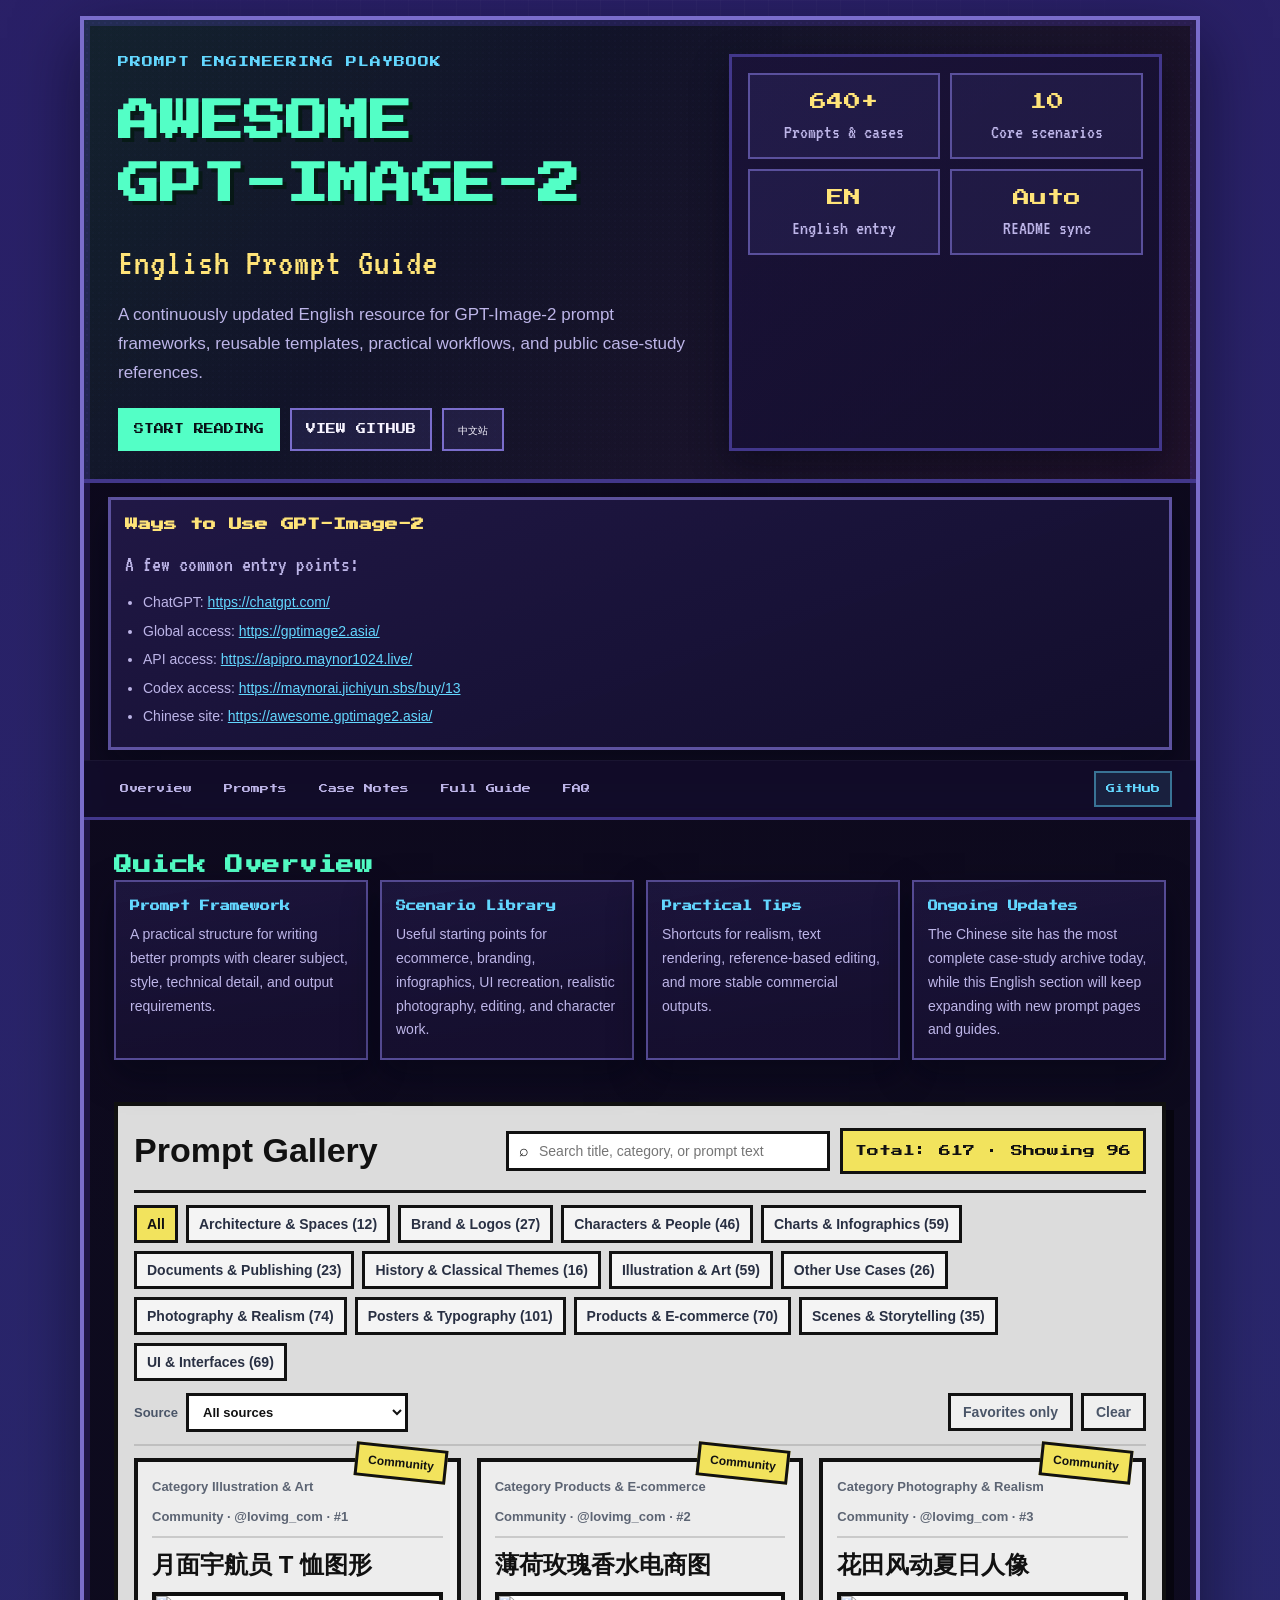
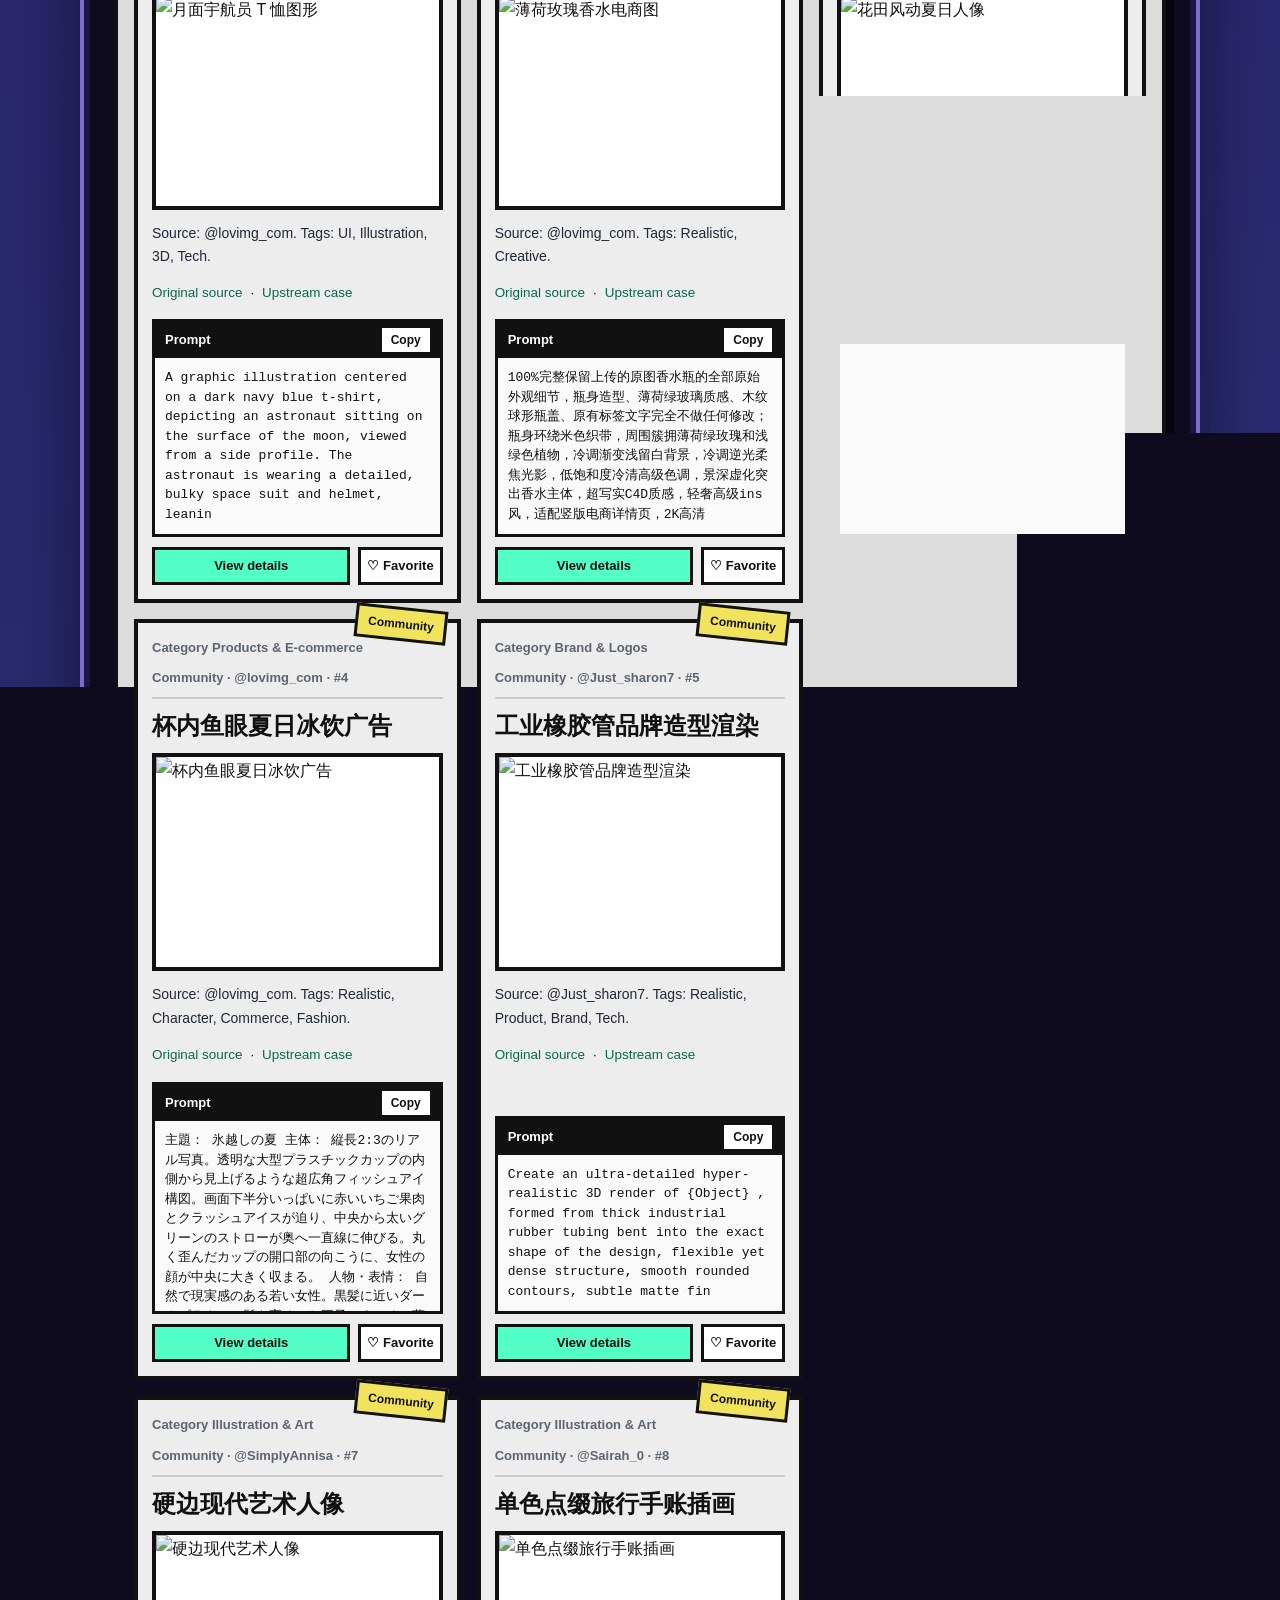
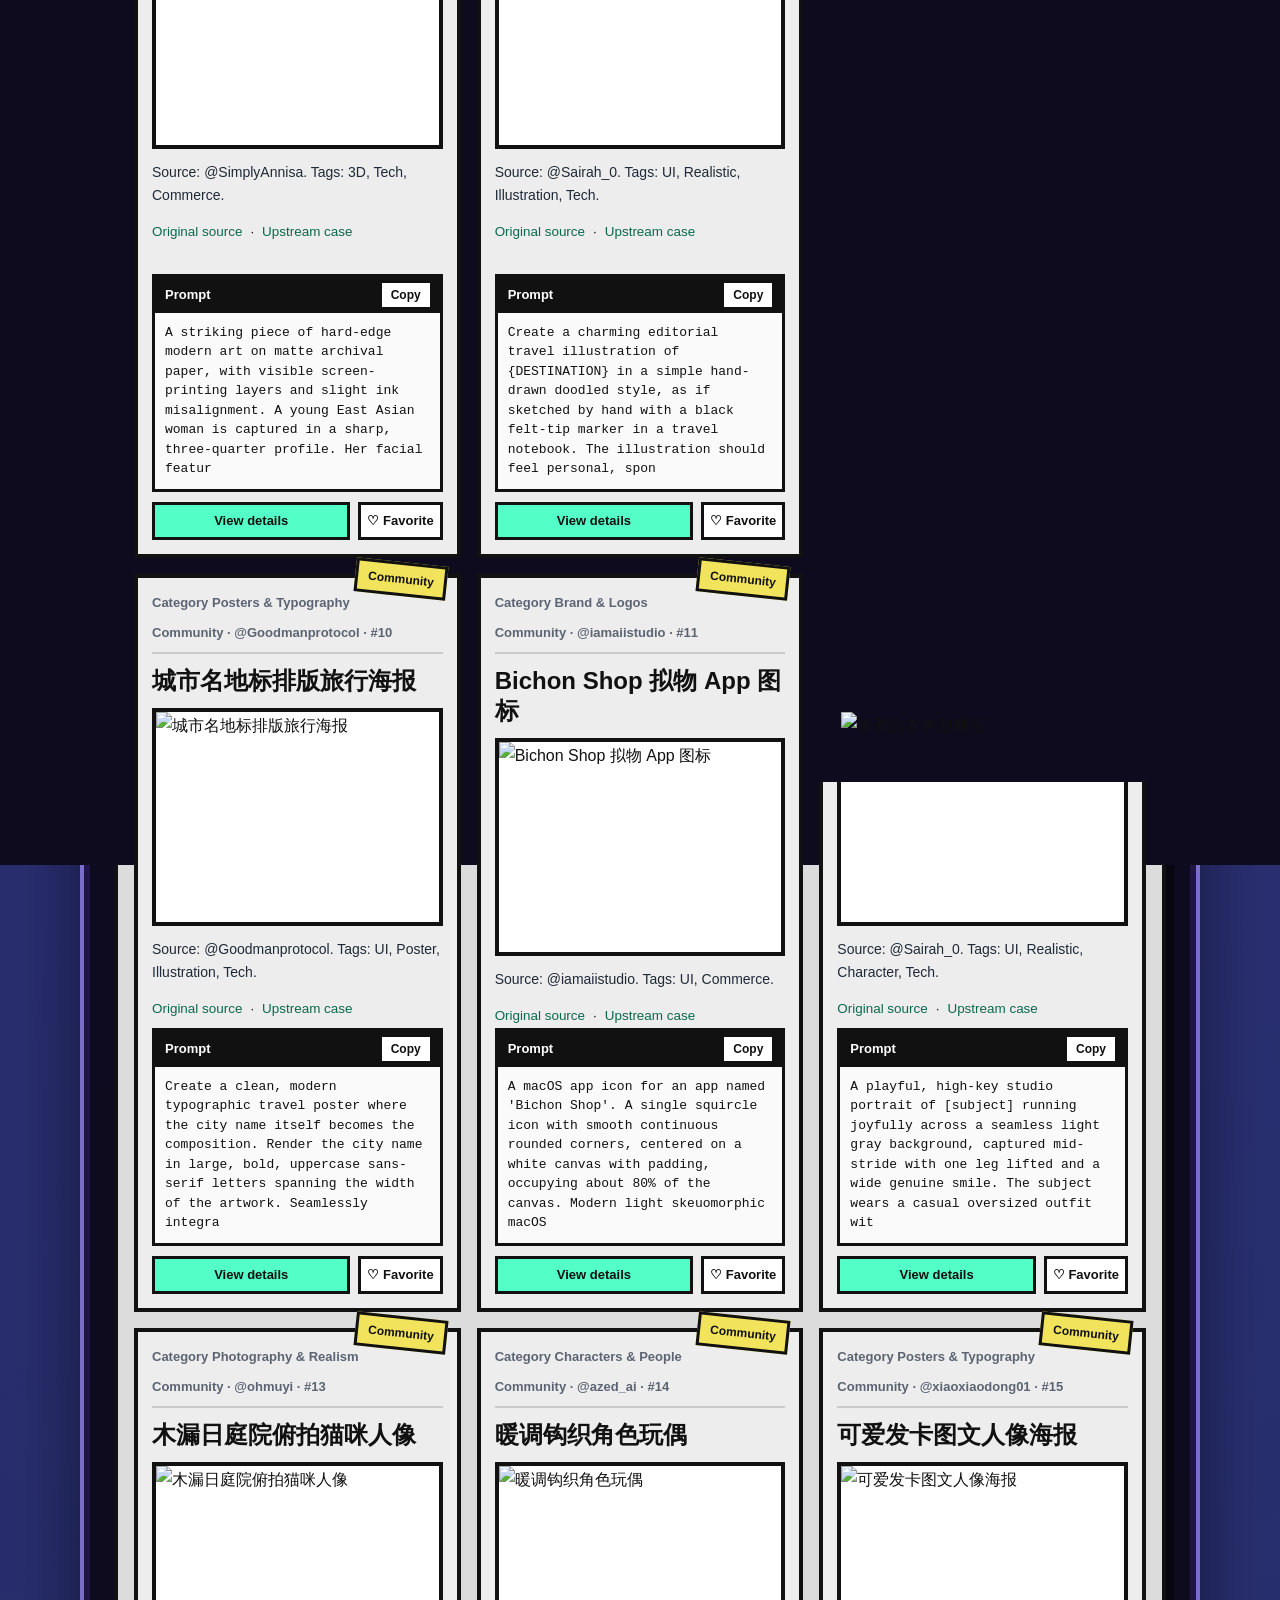
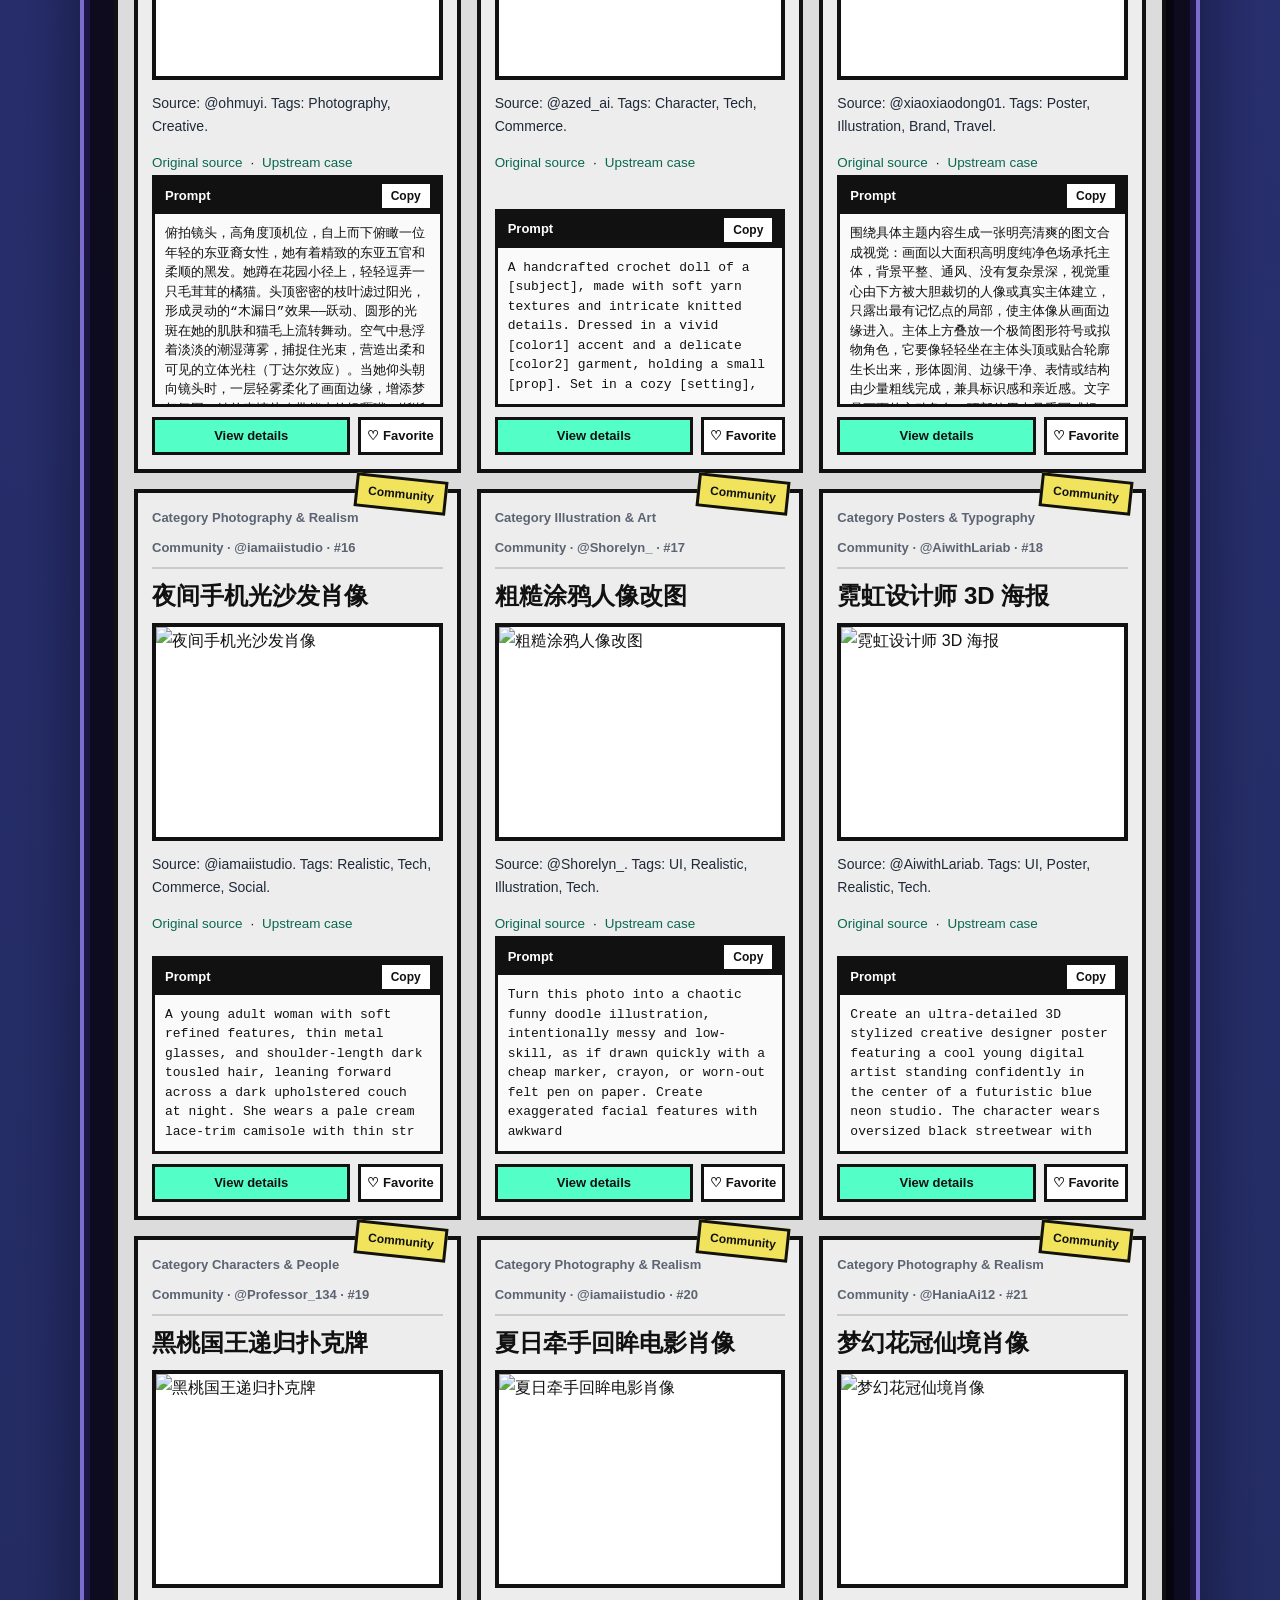
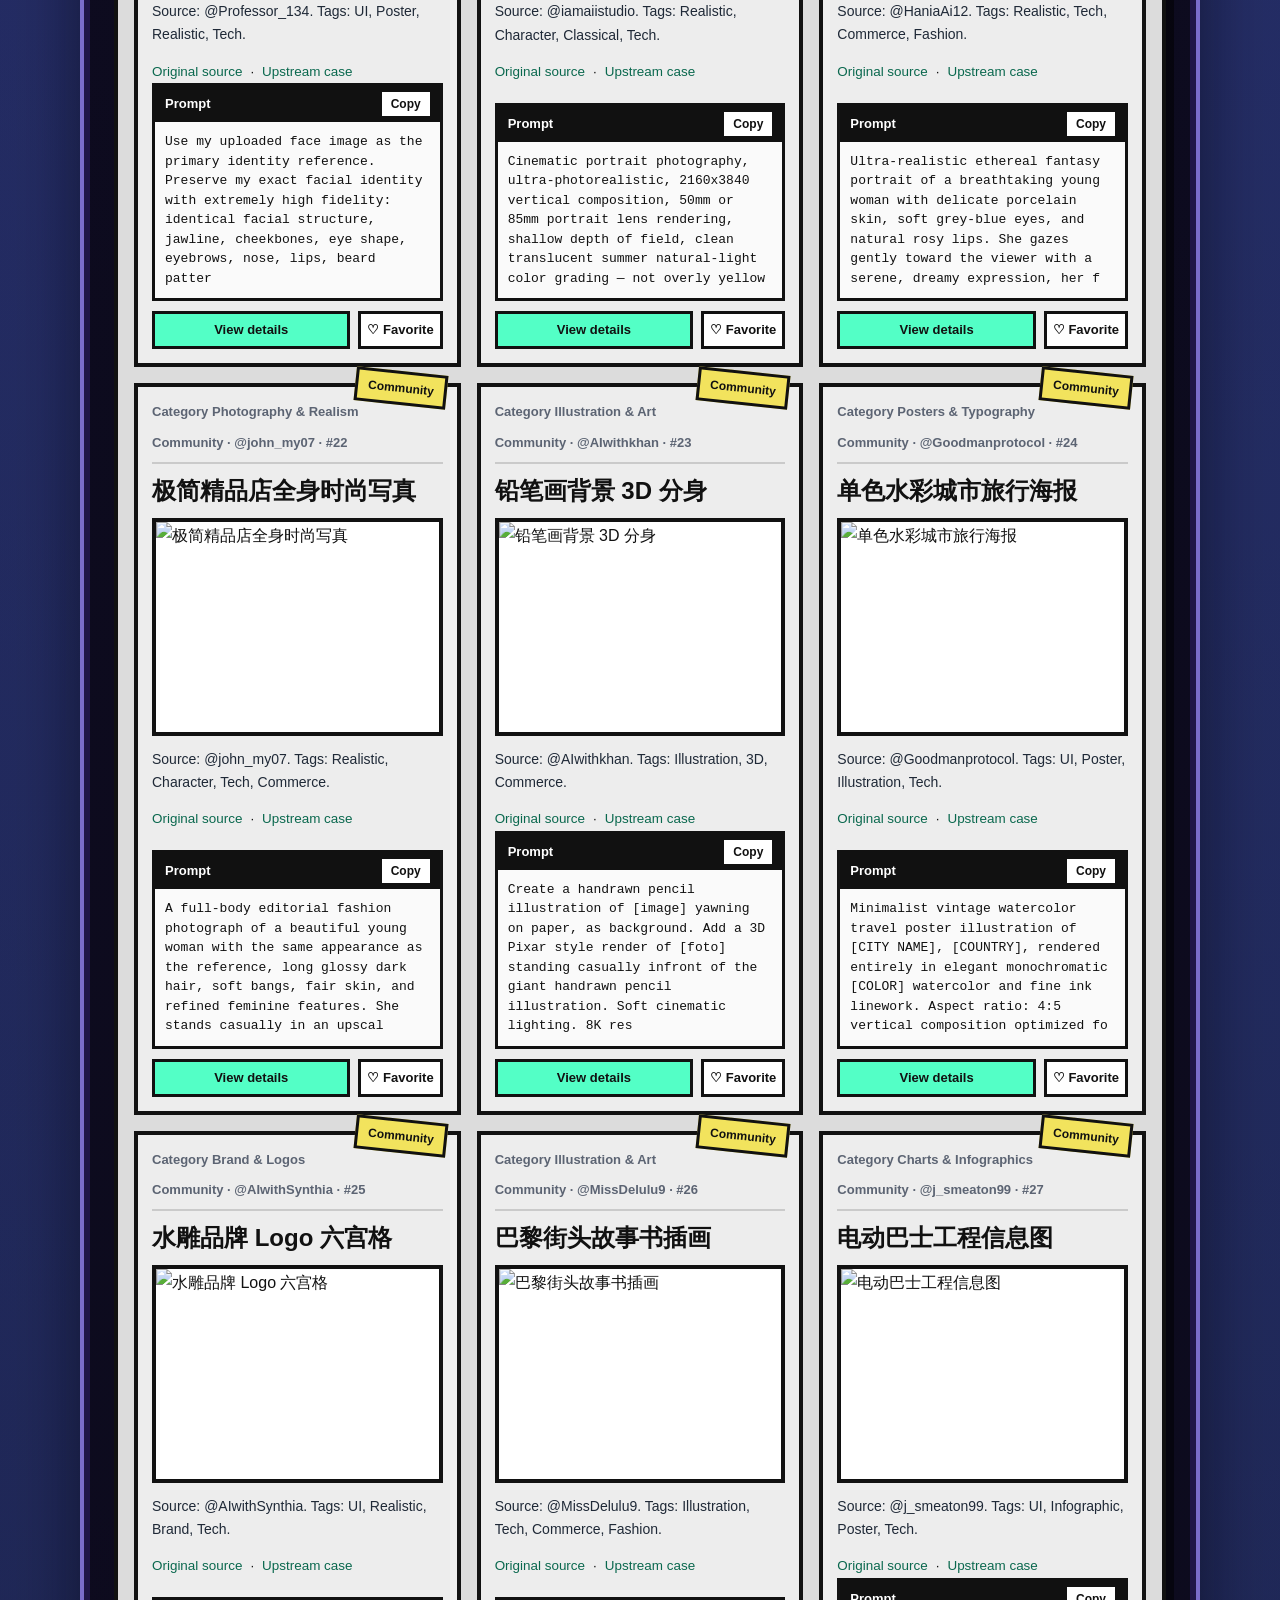
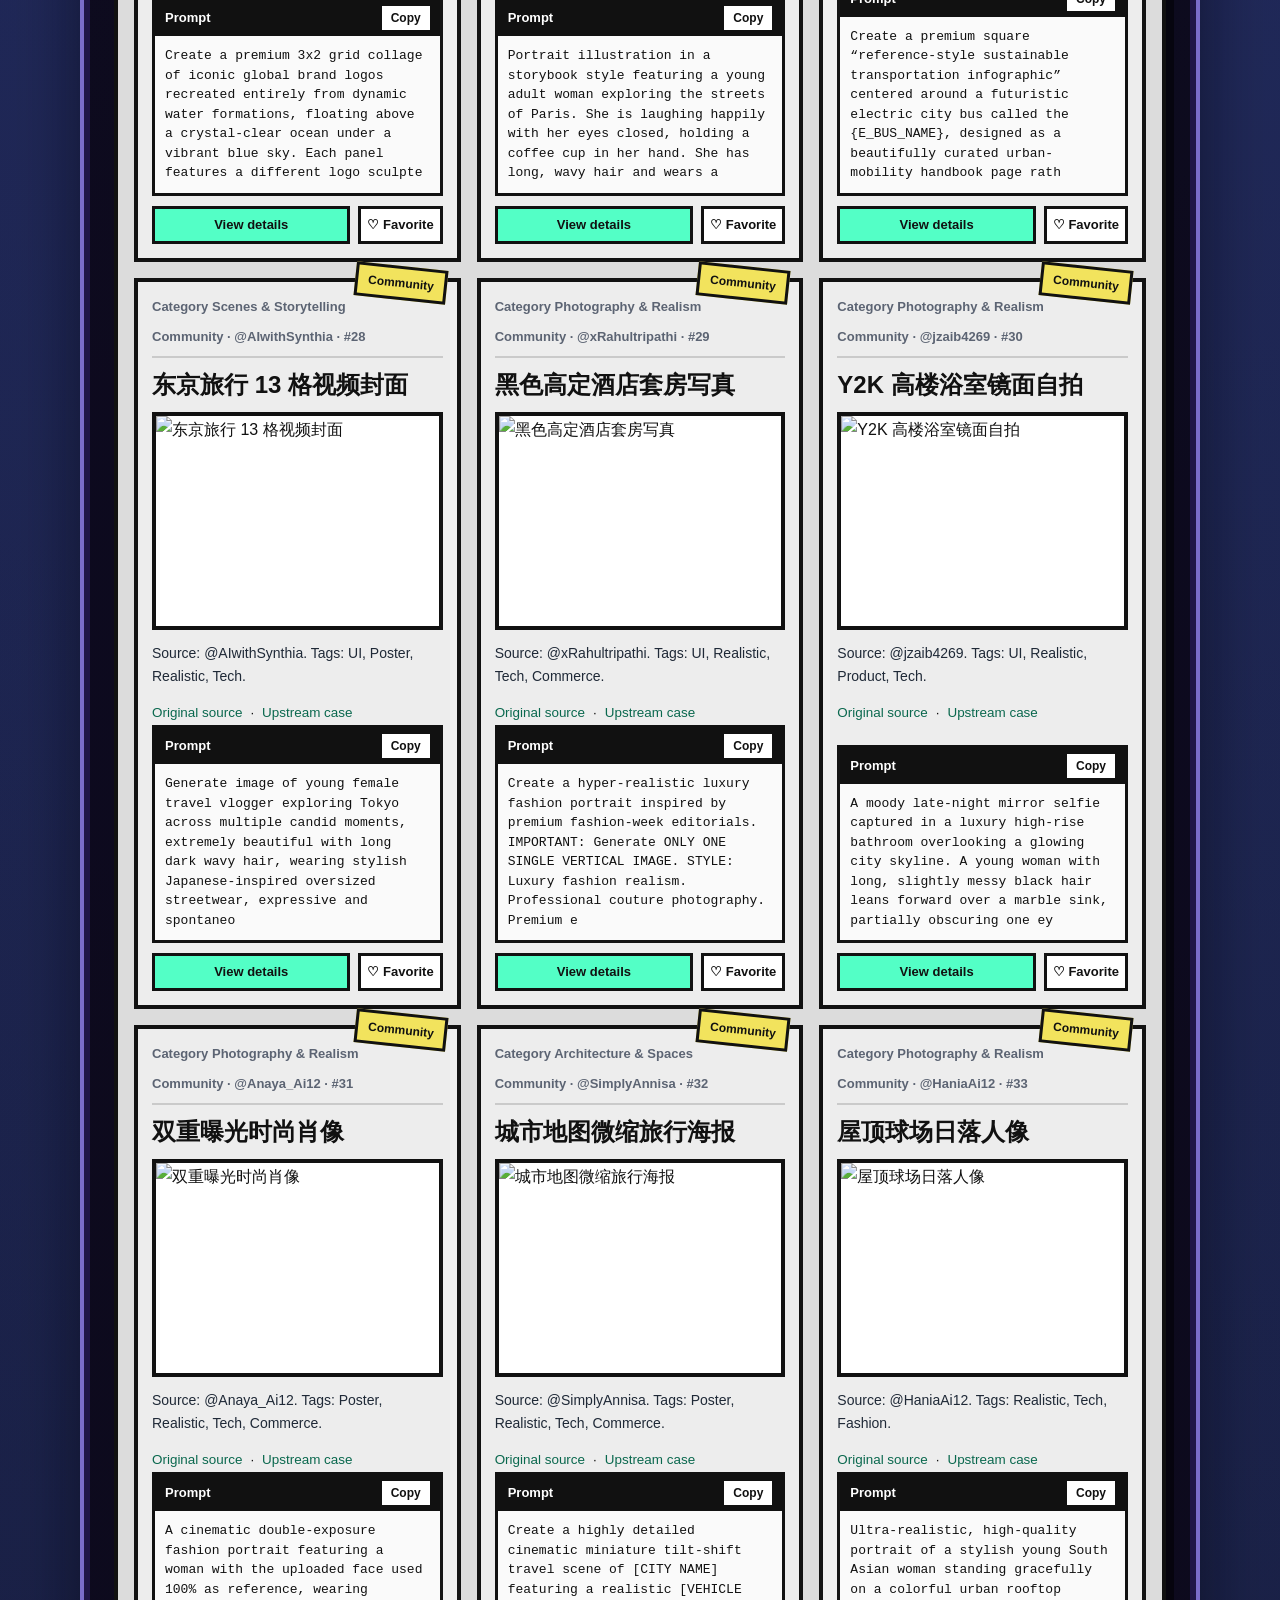
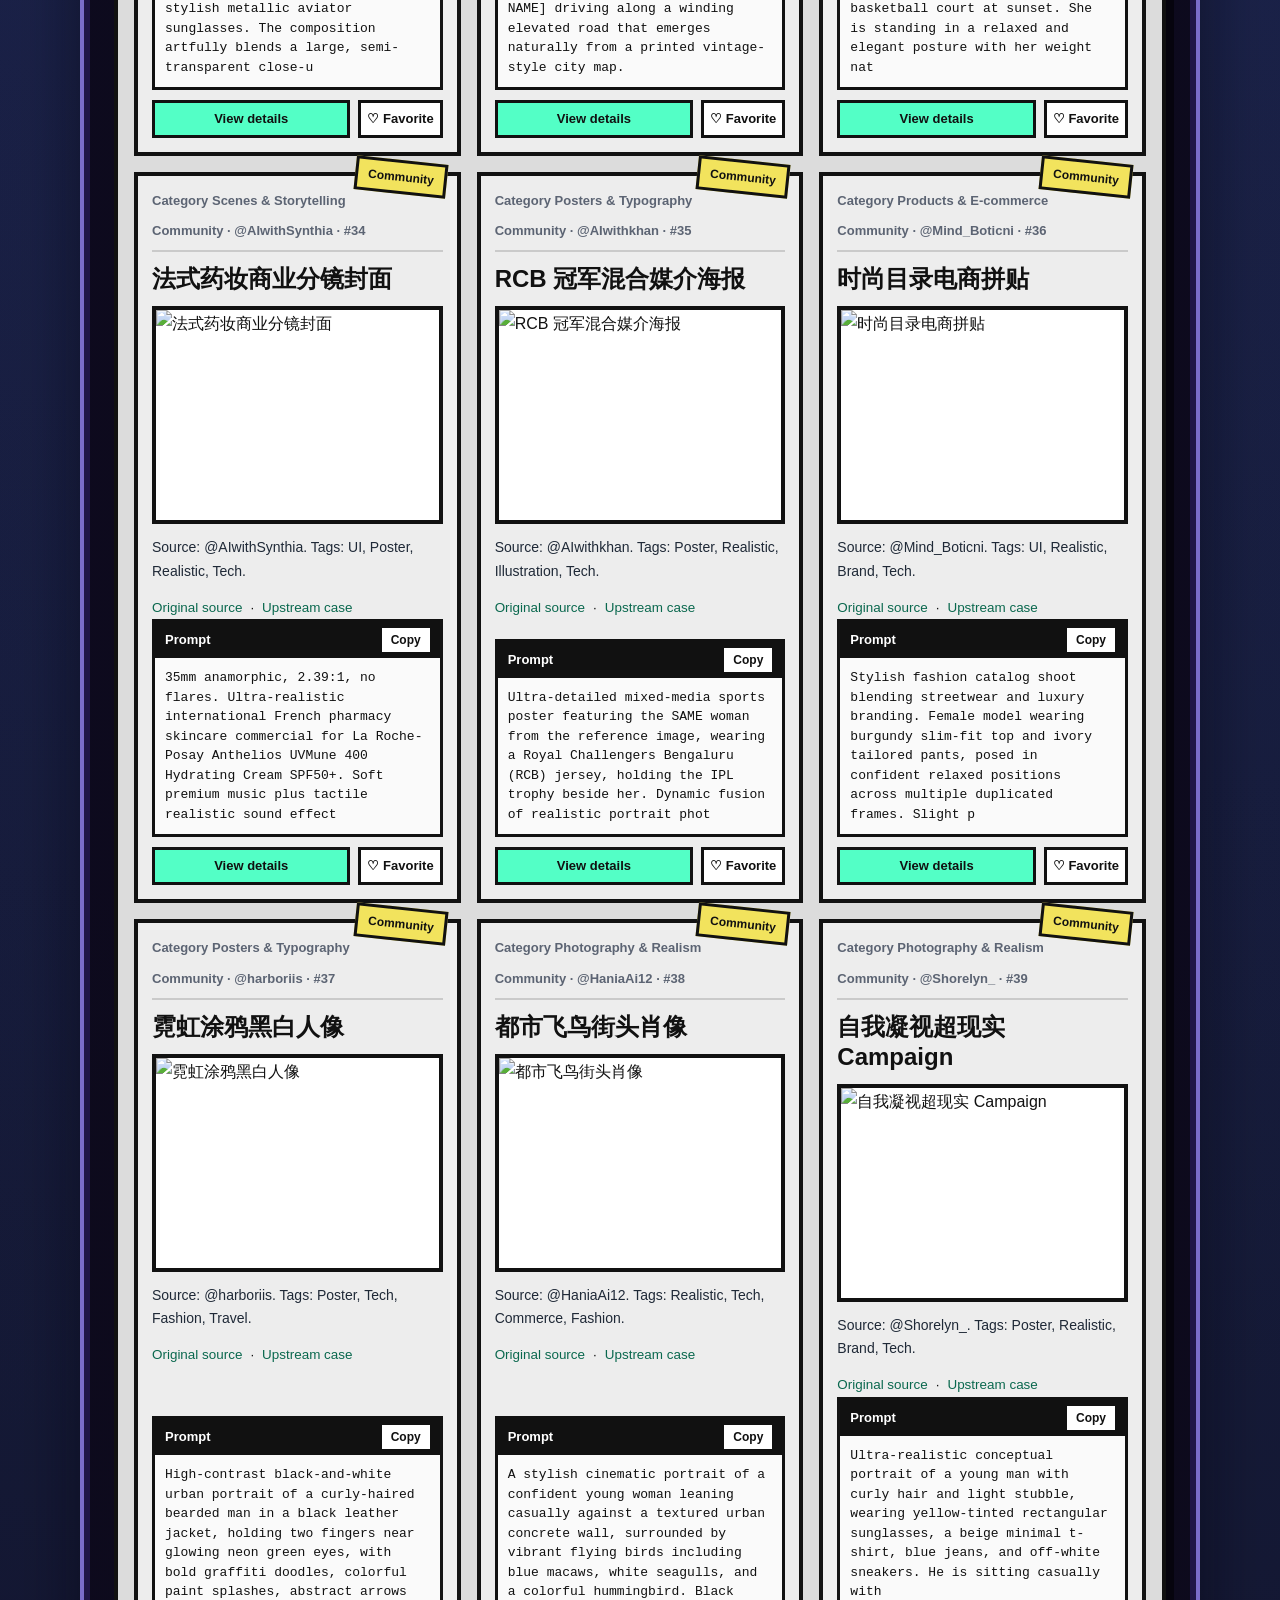
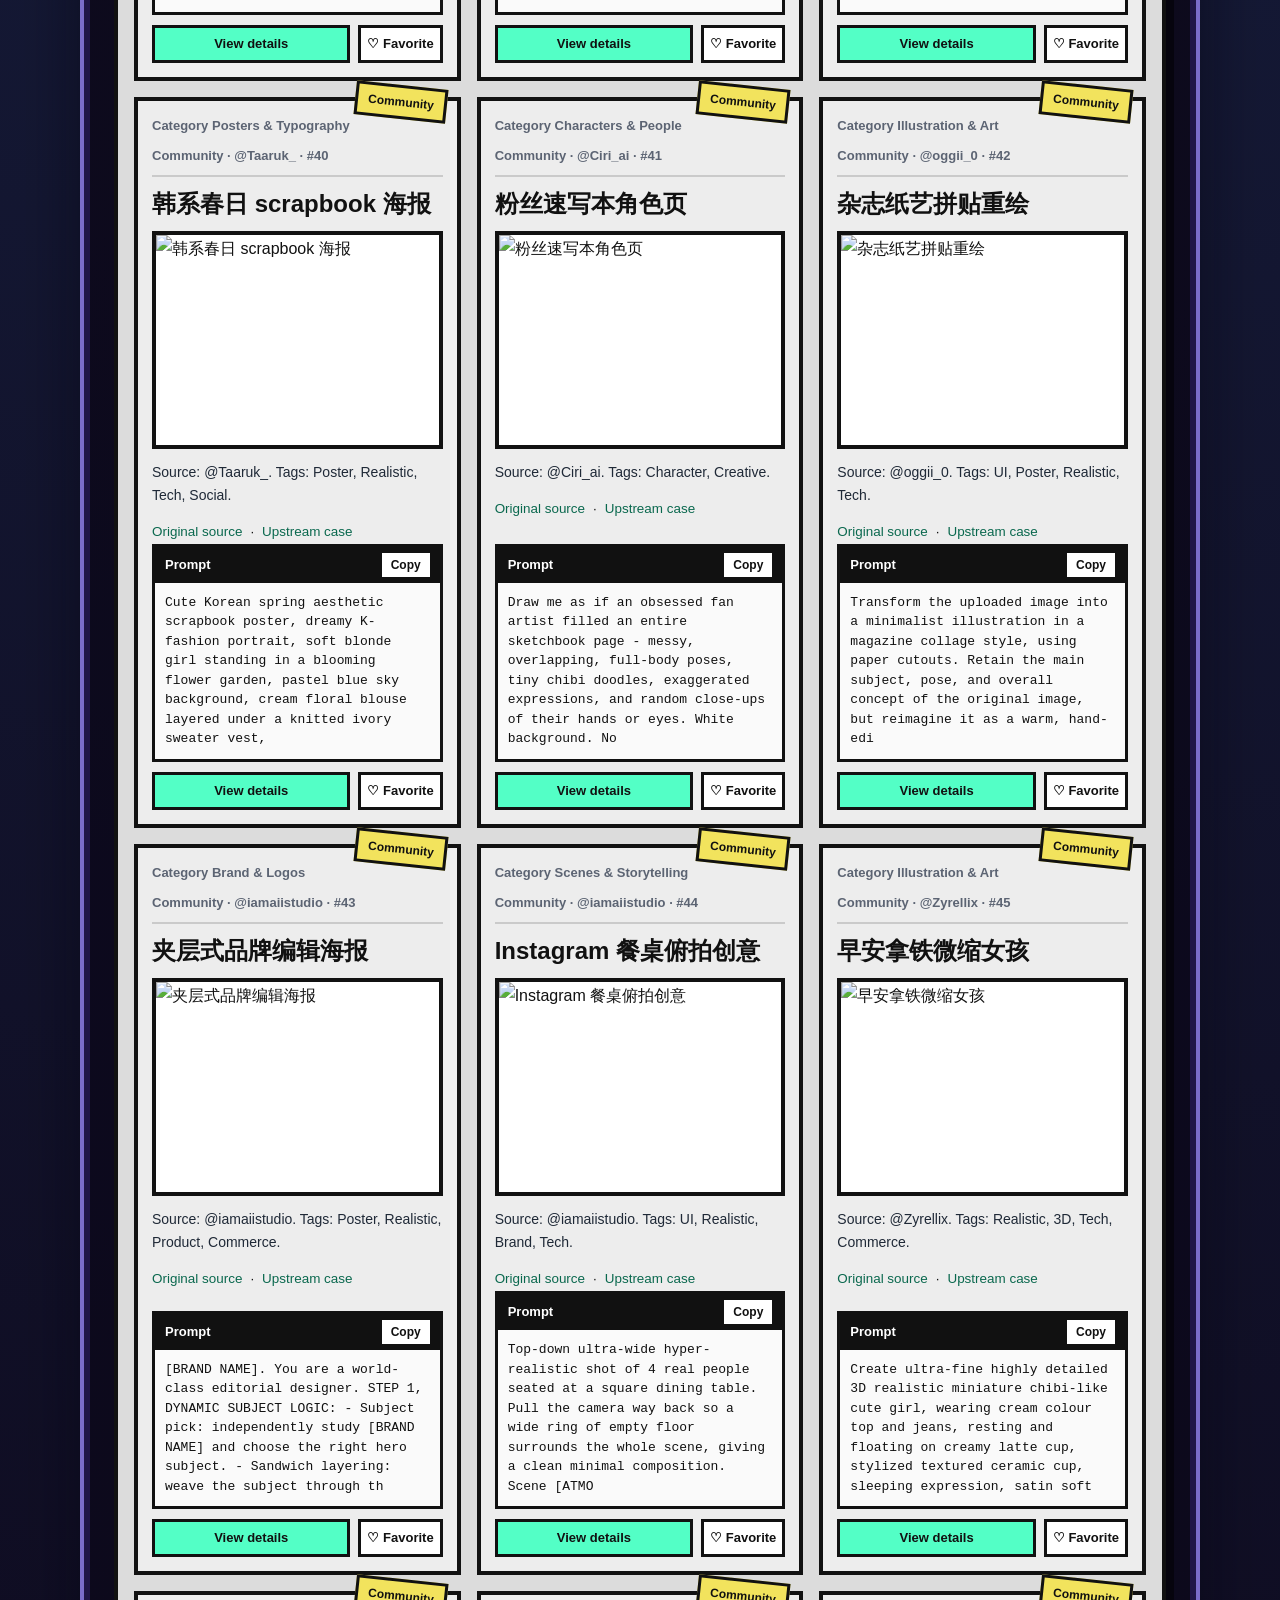
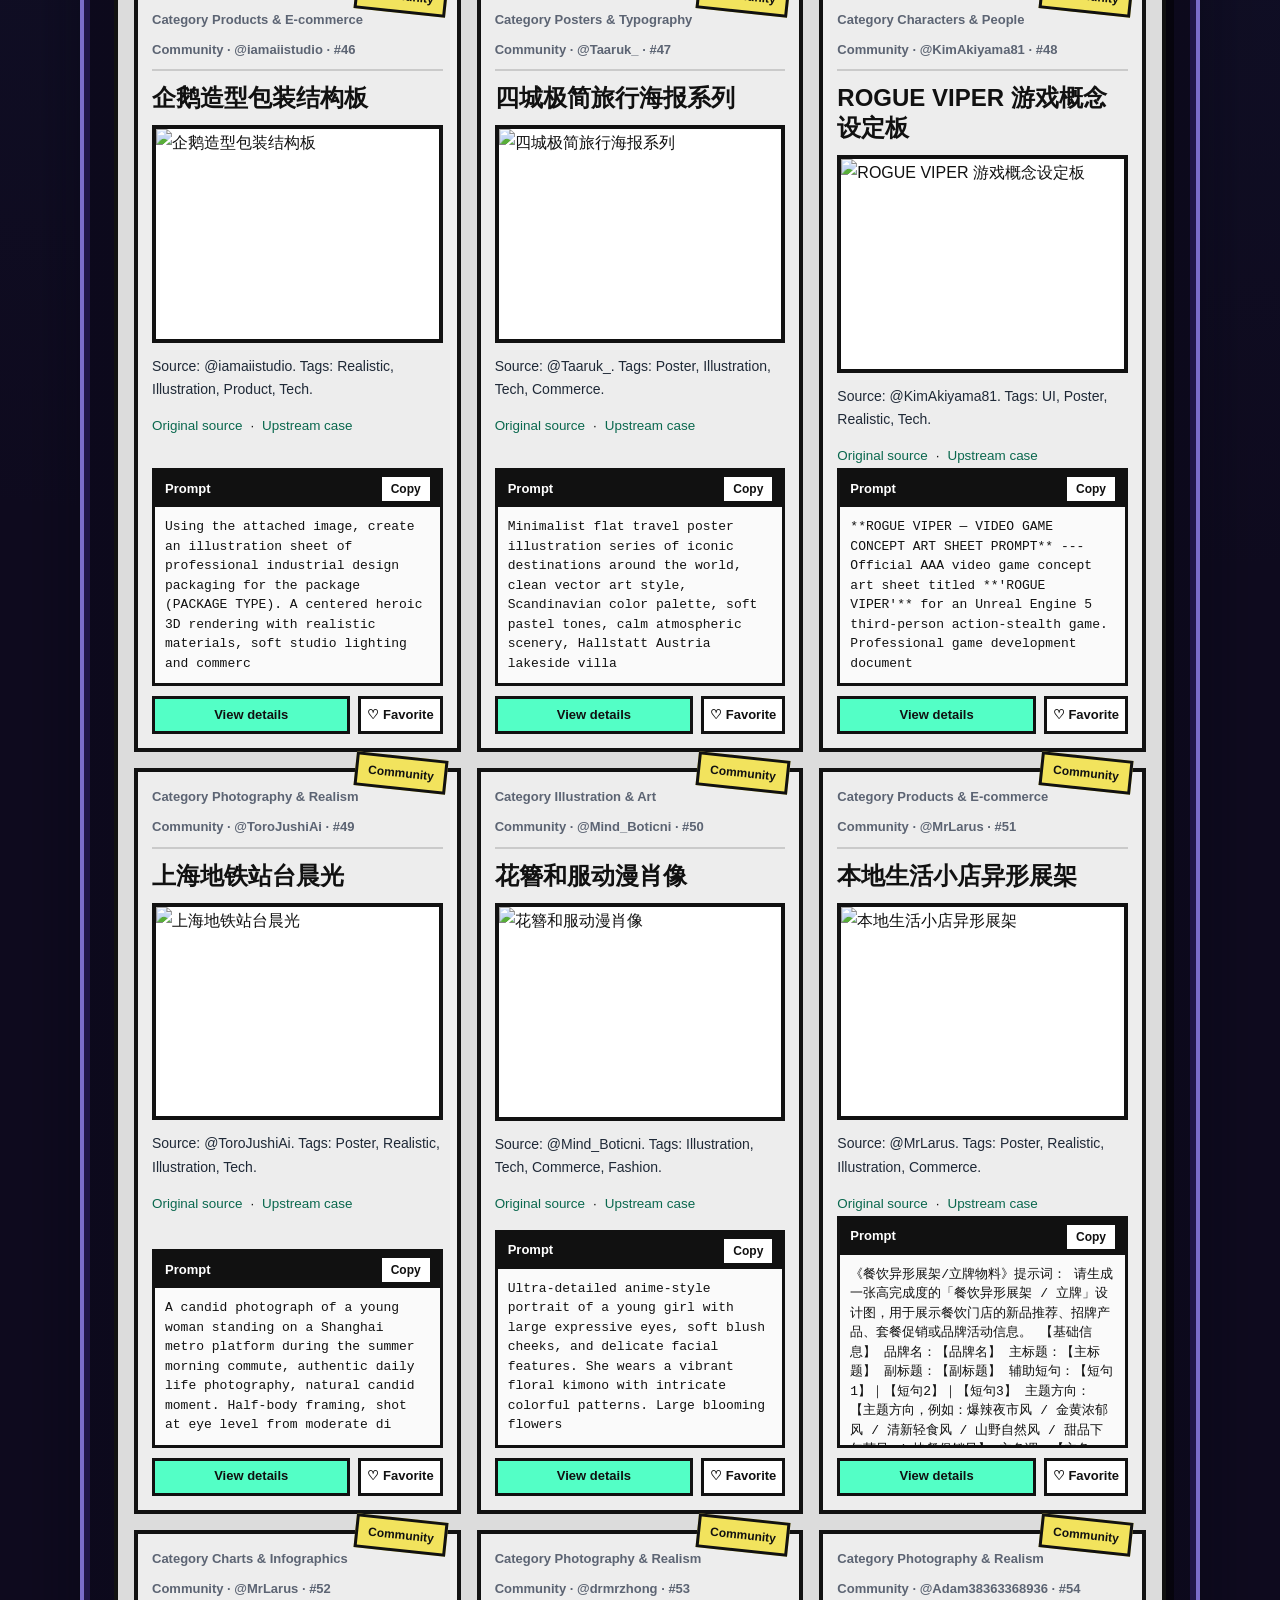
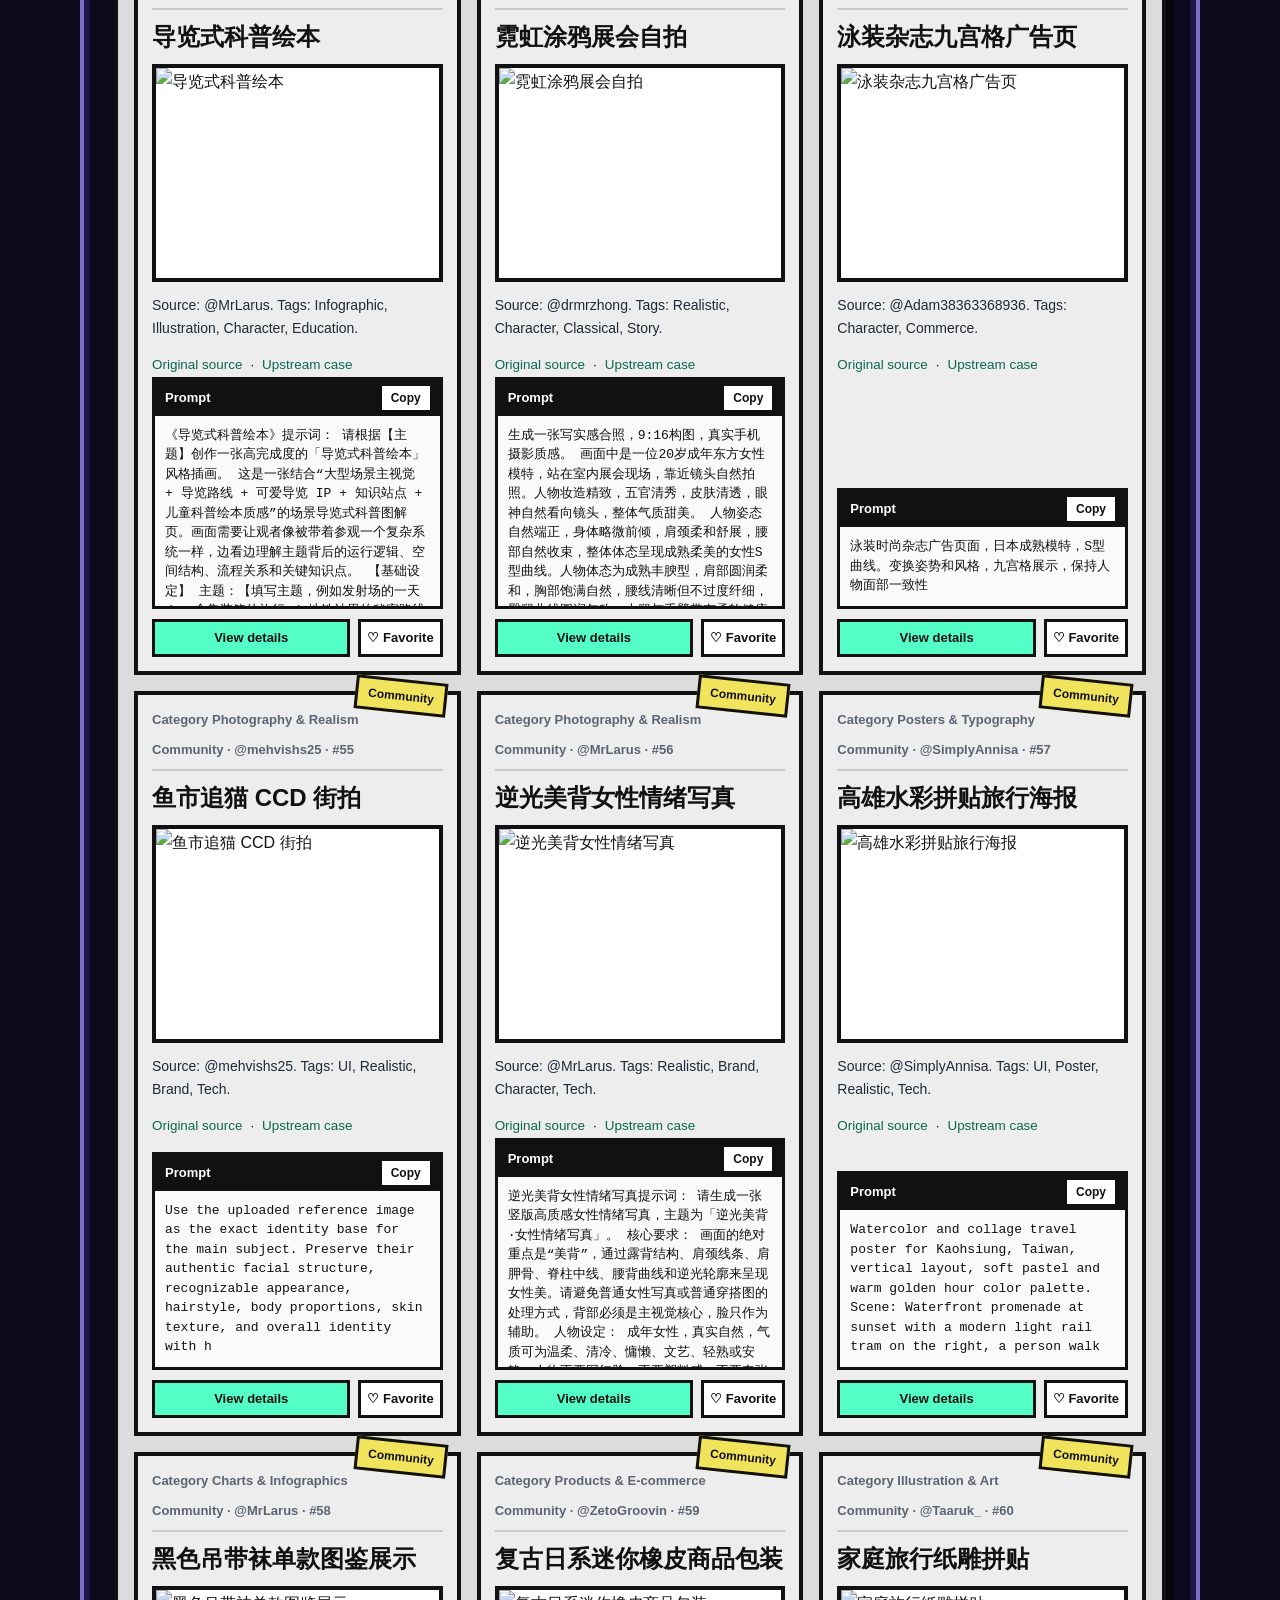
==== commit 631c5666: "feat: add community source filters" ====
--- a/en/index.html
+++ b/en/index.html
@@ -152,6 +152,12 @@
             </div>
             <div class="prompt-board-filter-row">
                 <div id="prompt-board-filters" class="prompt-board-filters" role="tablist" aria-label="Prompt categories"></div>
+                <label class="prompt-board-source-wrap" for="prompt-board-source">
+                    <span>Source</span>
+                    <select id="prompt-board-source" class="prompt-board-source" aria-label="Filter by source">
+                        <option value="all">All sources</option>
+                    </select>
+                </label>
                 <div class="prompt-board-filter-actions">
                     <button id="prompt-board-favorites" class="prompt-board-clear" type="button" aria-pressed="false">Favorites only</button>
                     <button id="prompt-board-clear" class="prompt-board-clear" type="button">Clear</button>
@@ -363,6 +369,7 @@
     const readmeClockEl = document.getElementById('readme-clock');
     const readmeRetryBtnEl = document.getElementById('readme-retry-btn');
     const promptBoardFiltersEl = document.getElementById('prompt-board-filters');
+    const promptBoardSourceEl = document.getElementById('prompt-board-source');
     const promptBoardGridEl = document.getElementById('prompt-board-grid');
     const promptBoardTotalEl = document.getElementById('prompt-board-total');
     const promptBoardSearchEl = document.getElementById('prompt-board-search');
@@ -395,6 +402,7 @@
         local: [],
         community: [],
         activeCategory: 'all',
+        activeSource: 'all',
         keyword: '',
         visibleLimit: 96,
         favoritesOnly: false,
@@ -987,13 +995,46 @@
         });
     }
 
+    function sourceFilterKey(item) {
+        return String(item.sourceKey || 'local');
+    }
+
+    function sourceFilterLabel(key) {
+        const labels = {
+            local: 'English guide',
+            'awesome-gpt-image-2': 'freestylefly community',
+            'youmind-awesome-gpt-image-2': 'YouMind community'
+        };
+        return labels[key] || key;
+    }
+
+    function renderPromptBoardSources(cards) {
+        if (!promptBoardSourceEl) return;
+        const counts = new Map();
+        cards.forEach((item) => {
+            const key = sourceFilterKey(item);
+            counts.set(key, (counts.get(key) || 0) + 1);
+        });
+        promptBoardSourceEl.innerHTML = '<option value="all">All sources</option>';
+        Array.from(counts.keys()).sort((a, b) => sourceFilterLabel(a).localeCompare(sourceFilterLabel(b), 'en')).forEach((key) => {
+            const option = document.createElement('option');
+            option.value = key;
+            option.textContent = sourceFilterLabel(key) + ' (' + String(counts.get(key)) + ')';
+            promptBoardSourceEl.appendChild(option);
+        });
+        promptBoardSourceEl.value = promptBoardState.activeSource;
+    }
+
     function applyPromptBoardFilters() {
         const all = promptBoardState.all || [];
         const keyword = (promptBoardState.keyword || '').toLowerCase().trim();
         const category = promptBoardState.activeCategory || 'all';
+        const activeSource = promptBoardState.activeSource || 'all';
         const filtered = all.filter((item) => {
             const matchCategory = category === 'all' || item.category === category;
+            const matchSource = activeSource === 'all' || sourceFilterKey(item) === activeSource;
             if (!matchCategory) return false;
+            if (!matchSource) return false;
             if (promptBoardState.favoritesOnly && !isFavorite(item.id)) return false;
             if (!keyword) return true;
             const source = [
@@ -1020,6 +1061,7 @@
             promptBoardFavoritesEl.classList.toggle('is-active', promptBoardState.favoritesOnly);
             promptBoardFavoritesEl.setAttribute('aria-pressed', promptBoardState.favoritesOnly ? 'true' : 'false');
         }
+        if (promptBoardSourceEl) promptBoardSourceEl.value = activeSource;
         renderPromptBoardCards(filtered.slice(0, promptBoardState.visibleLimit));
         if (promptBoardMoreEl) {
             const remaining = Math.max(0, filtered.length - promptBoardState.visibleLimit);
@@ -1039,6 +1081,7 @@
         if (promptBoardClearEl) {
             promptBoardClearEl.addEventListener('click', () => {
                 promptBoardState.activeCategory = 'all';
+                promptBoardState.activeSource = 'all';
                 promptBoardState.keyword = '';
                 promptBoardState.visibleLimit = PROMPT_BOARD_PAGE_SIZE;
                 promptBoardState.favoritesOnly = false;
@@ -1046,6 +1089,13 @@
                 applyPromptBoardFilters();
             });
         }
+        if (promptBoardSourceEl) {
+            promptBoardSourceEl.addEventListener('change', () => {
+                promptBoardState.activeSource = promptBoardSourceEl.value || 'all';
+                promptBoardState.visibleLimit = PROMPT_BOARD_PAGE_SIZE;
+                applyPromptBoardFilters();
+            });
+        }
         if (promptBoardFavoritesEl) {
             promptBoardFavoritesEl.addEventListener('click', () => {
                 promptBoardState.favoritesOnly = !promptBoardState.favoritesOnly;
@@ -1062,18 +1112,25 @@
     }
 
     function refreshPromptBoardData() {
-        promptBoardState.all = promptBoardState.local.concat(promptBoardState.community);
+        promptBoardState.all = promptBoardState.local.concat(promptBoardState.community).map((item) => ({
+            ...item,
+            sourceKey: sourceFilterKey(item)
+        }));
         promptBoardState.activeCategory = 'all';
+        promptBoardState.activeSource = 'all';
         promptBoardState.keyword = '';
         promptBoardState.visibleLimit = PROMPT_BOARD_PAGE_SIZE;
         if (promptBoardSearchEl) promptBoardSearchEl.value = '';
         renderPromptBoardFilters(promptBoardState.all);
+        renderPromptBoardSources(promptBoardState.all);
         applyPromptBoardFilters();
         openCaseFromUrl();
     }
 
     function renderPromptBoardFromMarkdown(markdown) {
-        const cards = extractPromptCardsFromMarkdown(markdown).concat(SUPPLEMENT_PROMPT_CARDS);
+        const cards = extractPromptCardsFromMarkdown(markdown)
+            .concat(SUPPLEMENT_PROMPT_CARDS)
+            .map((item) => ({ ...item, sourceKey: 'local' }));
         promptBoardState.local = cards;
         refreshPromptBoardData();
     }
@@ -1085,6 +1142,7 @@
             title: String(item.title || 'Community case'),
             category: String(item.category || 'Other Use Cases'),
             source: 'Community · ' + String(item.sourceLabel || item.source || 'awesome-gpt-image-2'),
+            sourceKey: String(item.source || 'community'),
             badge: String(item.badge || 'Community'),
             image: String(item.image || ''),
             description: String(item.description || 'Prompt case from the open-source community.'),
--- a/styles.css
+++ b/styles.css
@@ -452,6 +452,25 @@
     gap: 8px;
 }
 
+.prompt-board-source-wrap {
+    display: inline-flex;
+    align-items: center;
+    gap: 8px;
+    flex: 0 0 auto;
+    color: #4a5568;
+    font-size: 13px;
+    font-weight: 700;
+}
+
+.prompt-board-source {
+    min-width: 168px;
+    border: 3px solid #111;
+    background: #fff;
+    color: #111;
+    font: inherit;
+    padding: 8px 10px;
+}
+
 .prompt-board-filter-btn {
     border: 3px solid #111;
     background: #f4f4f4;
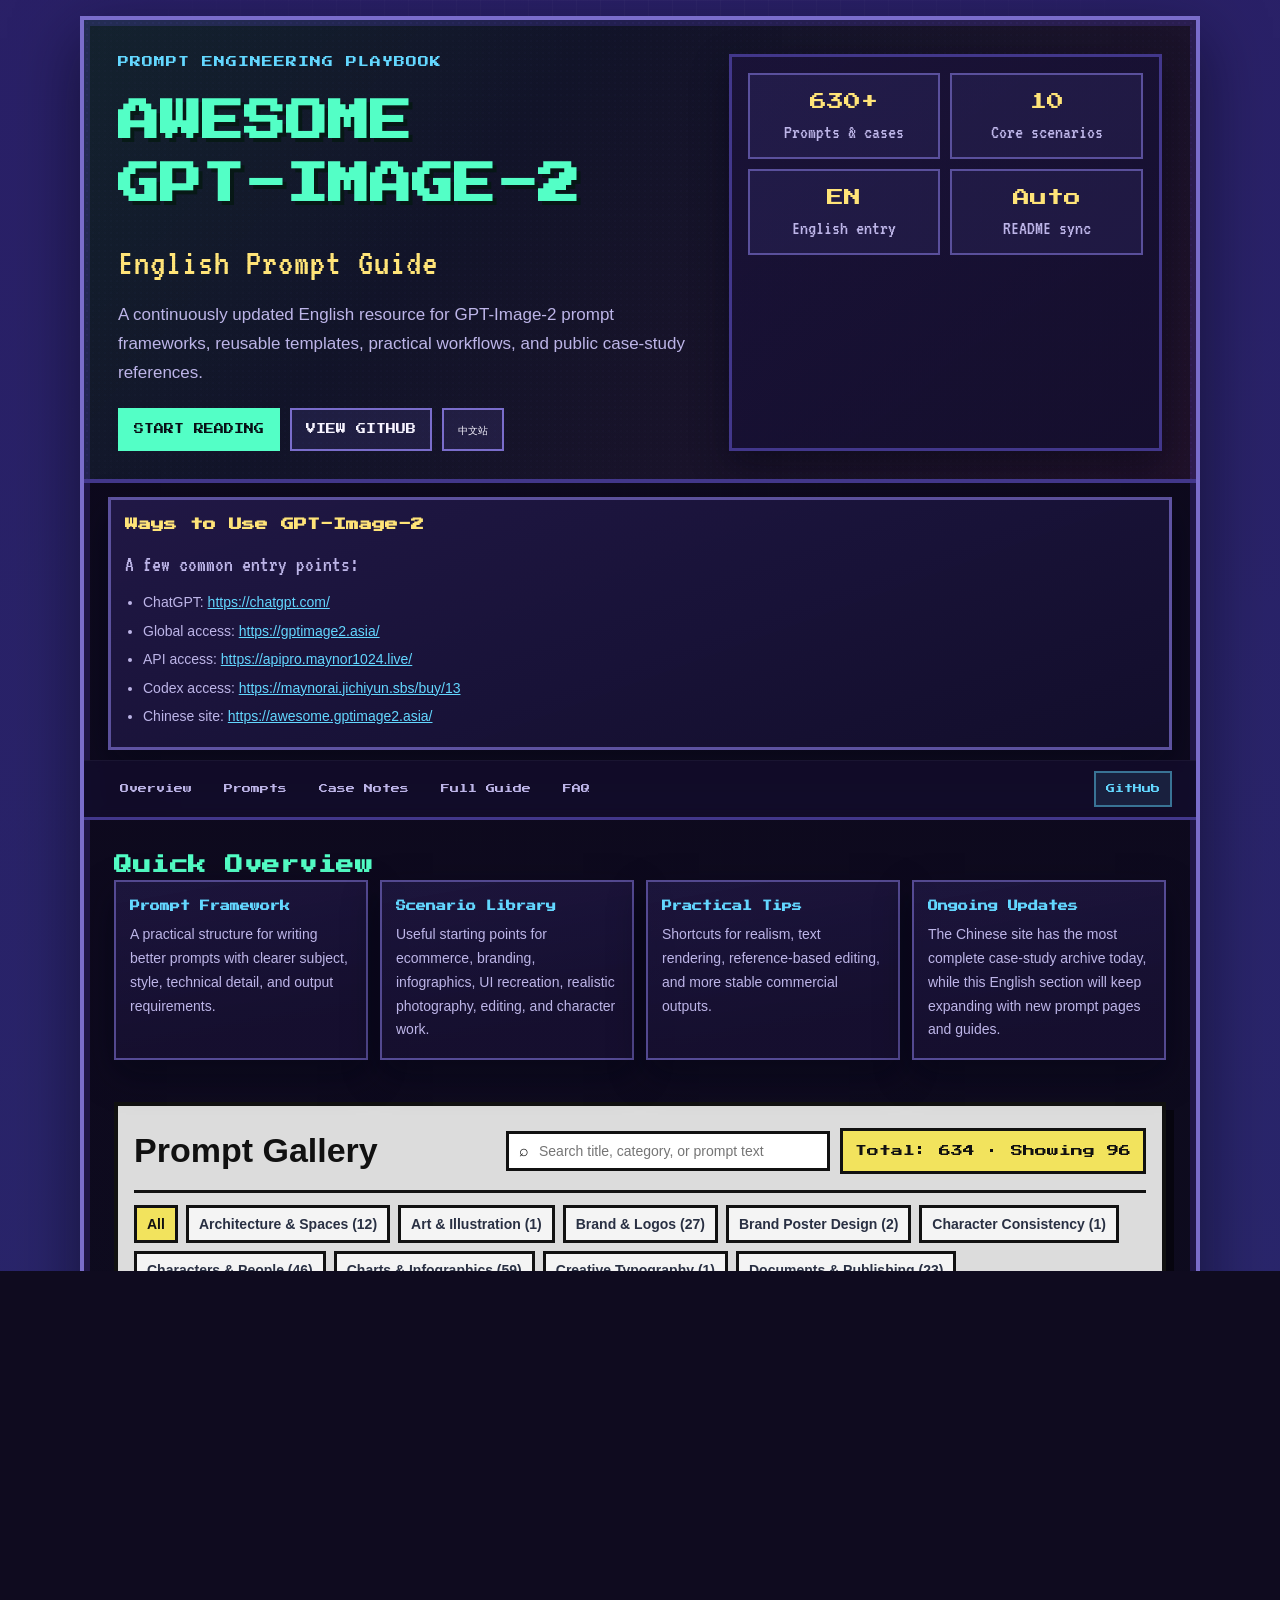
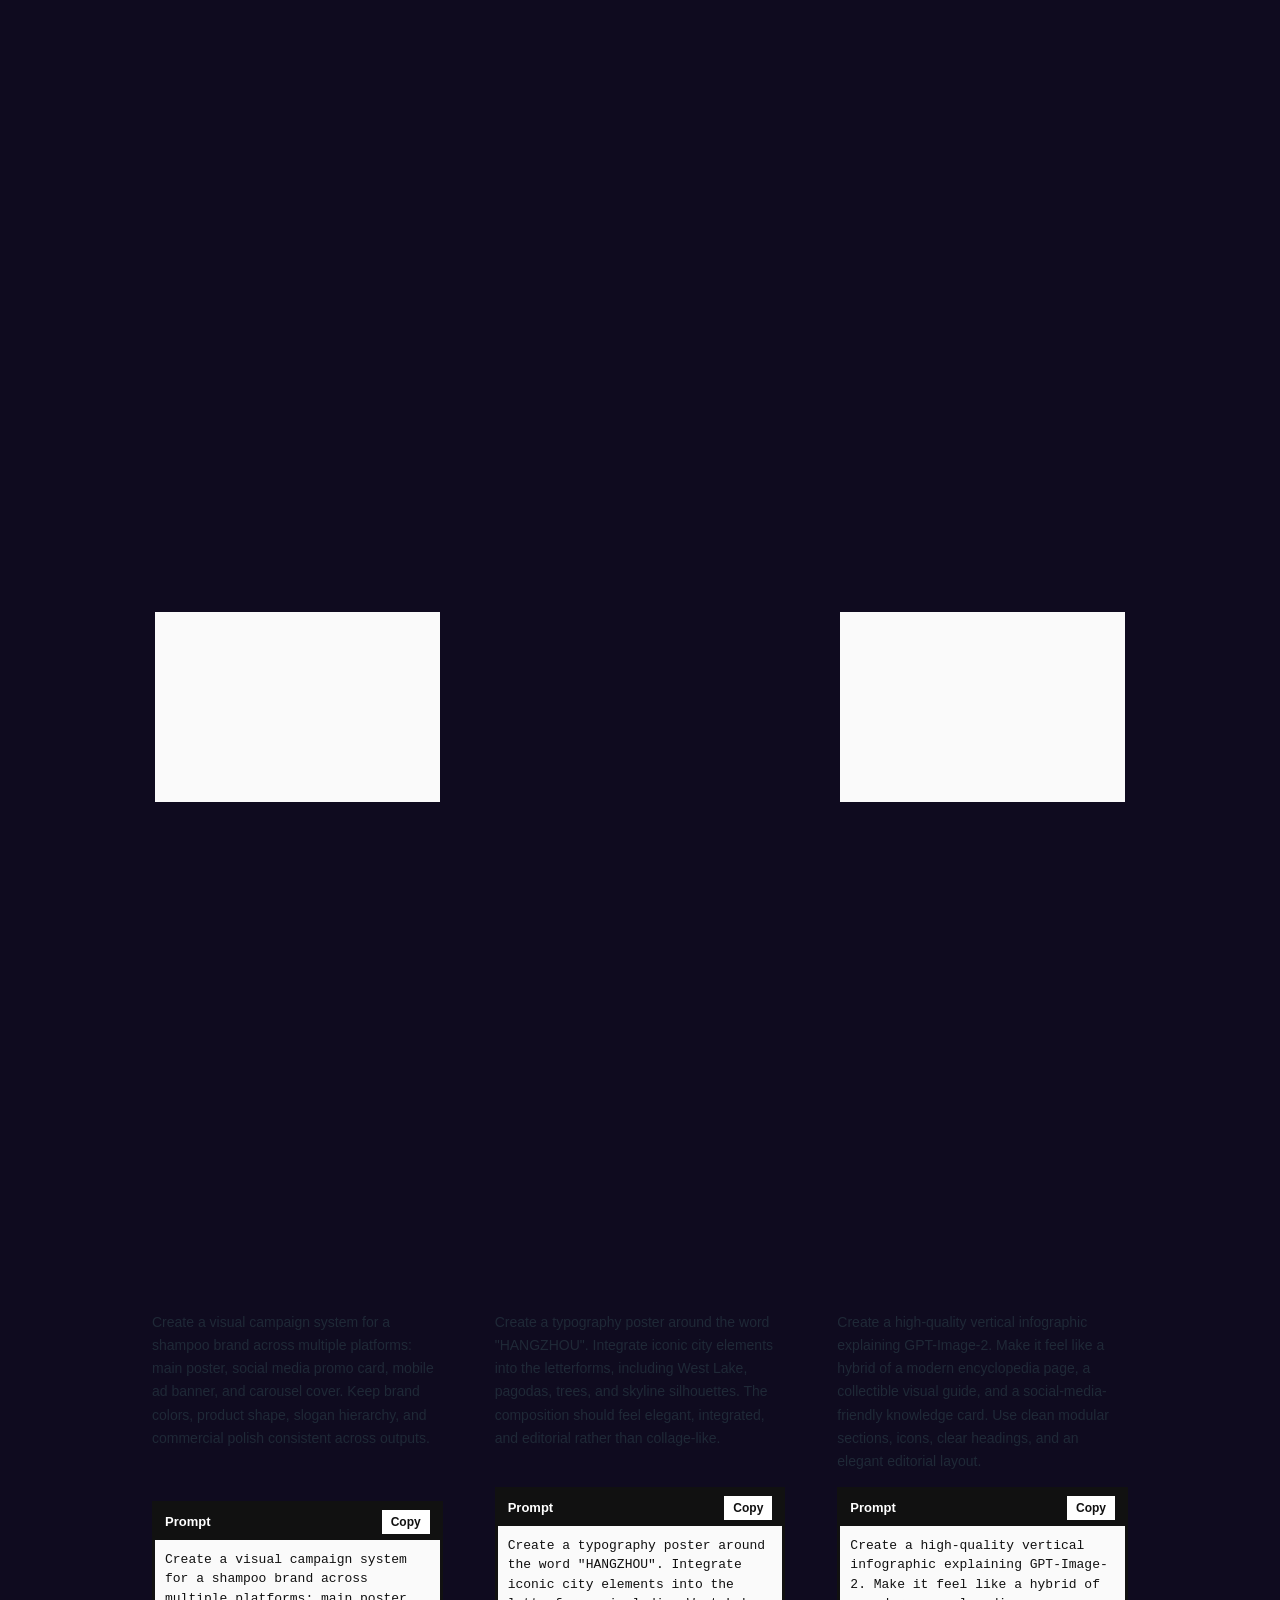
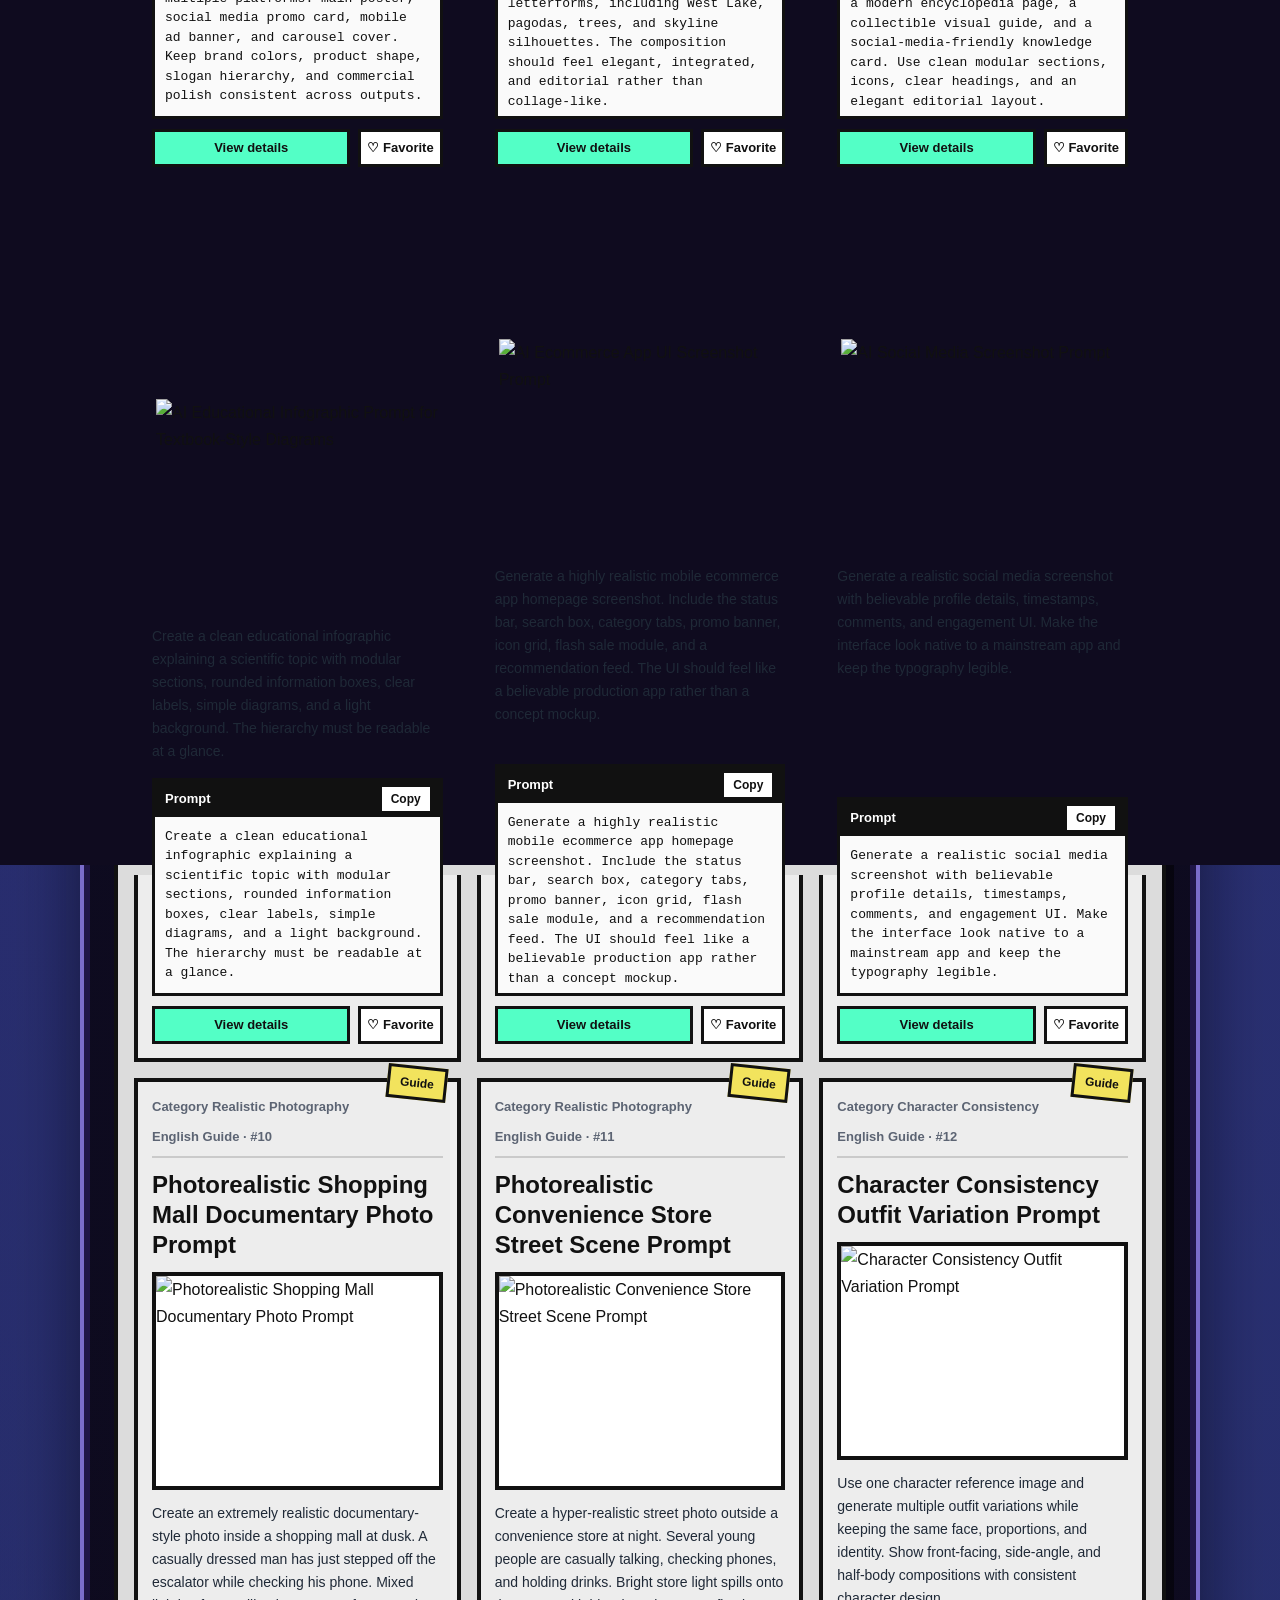
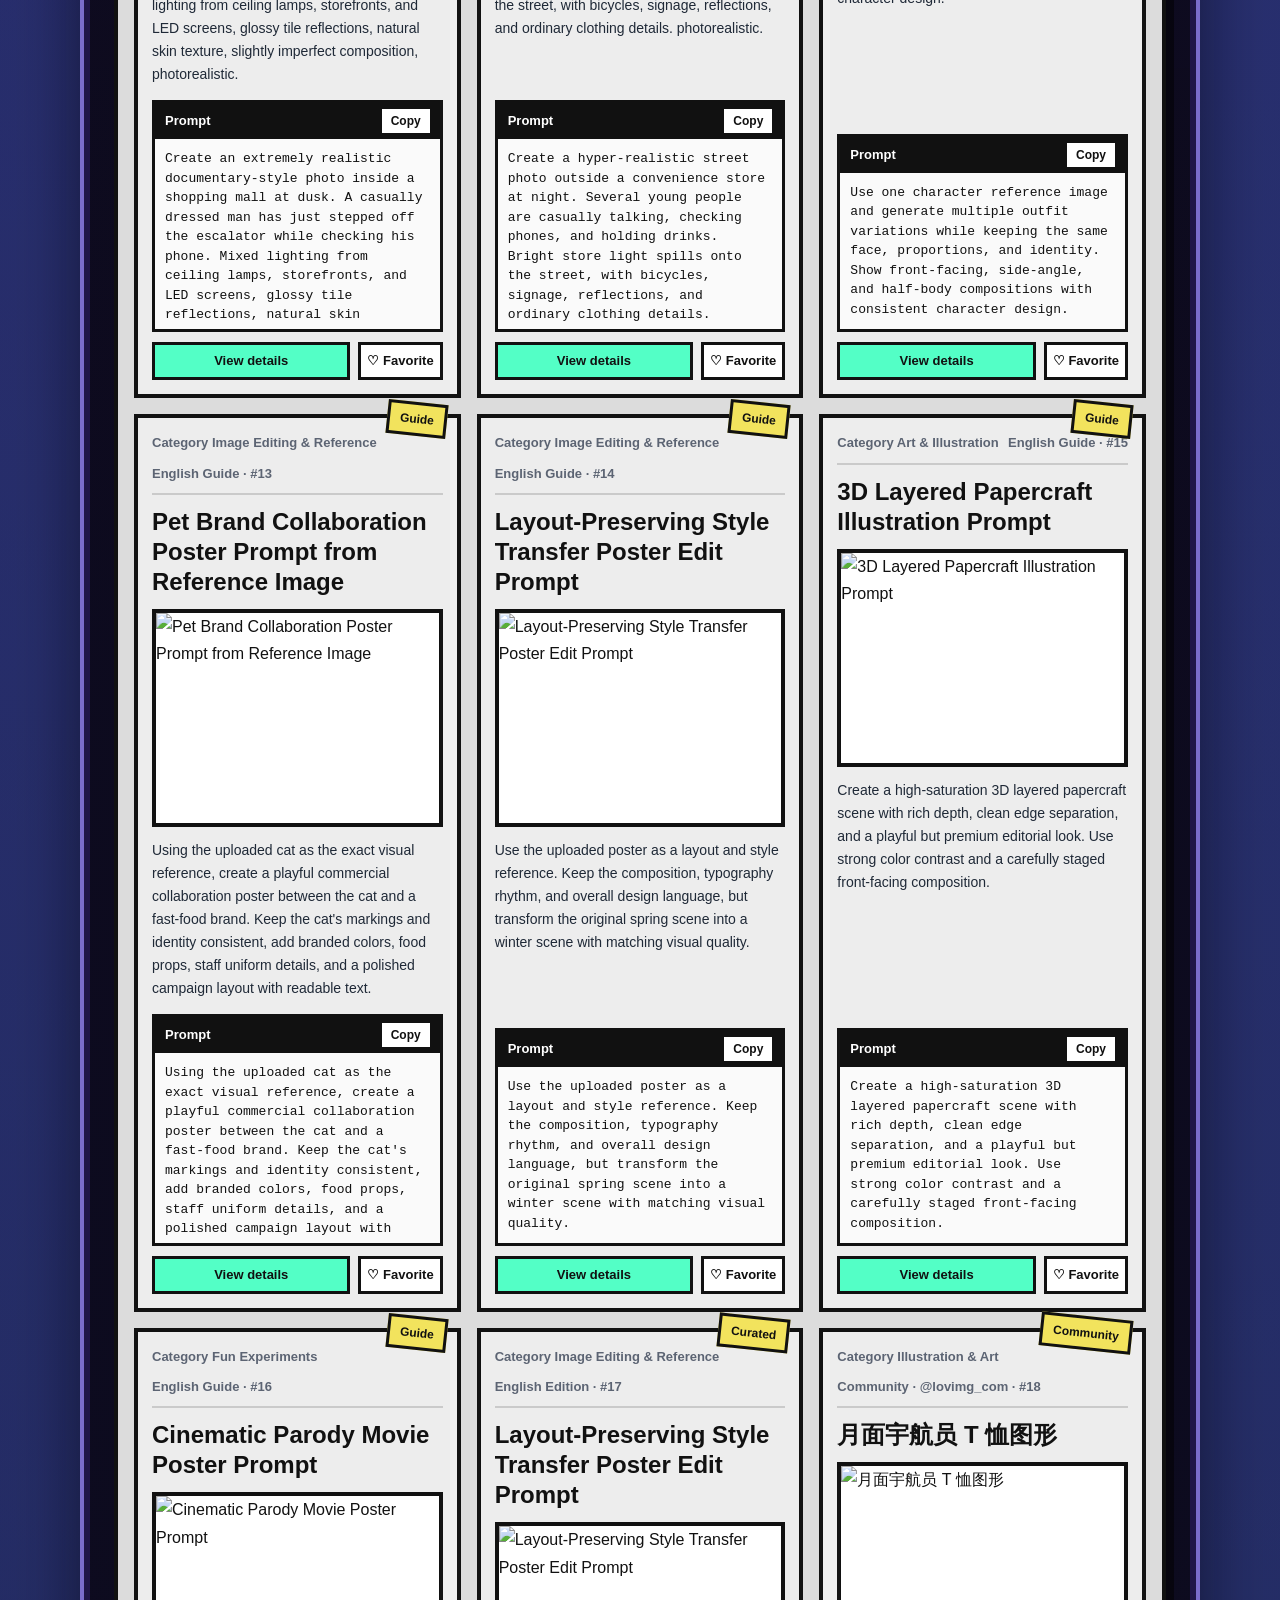
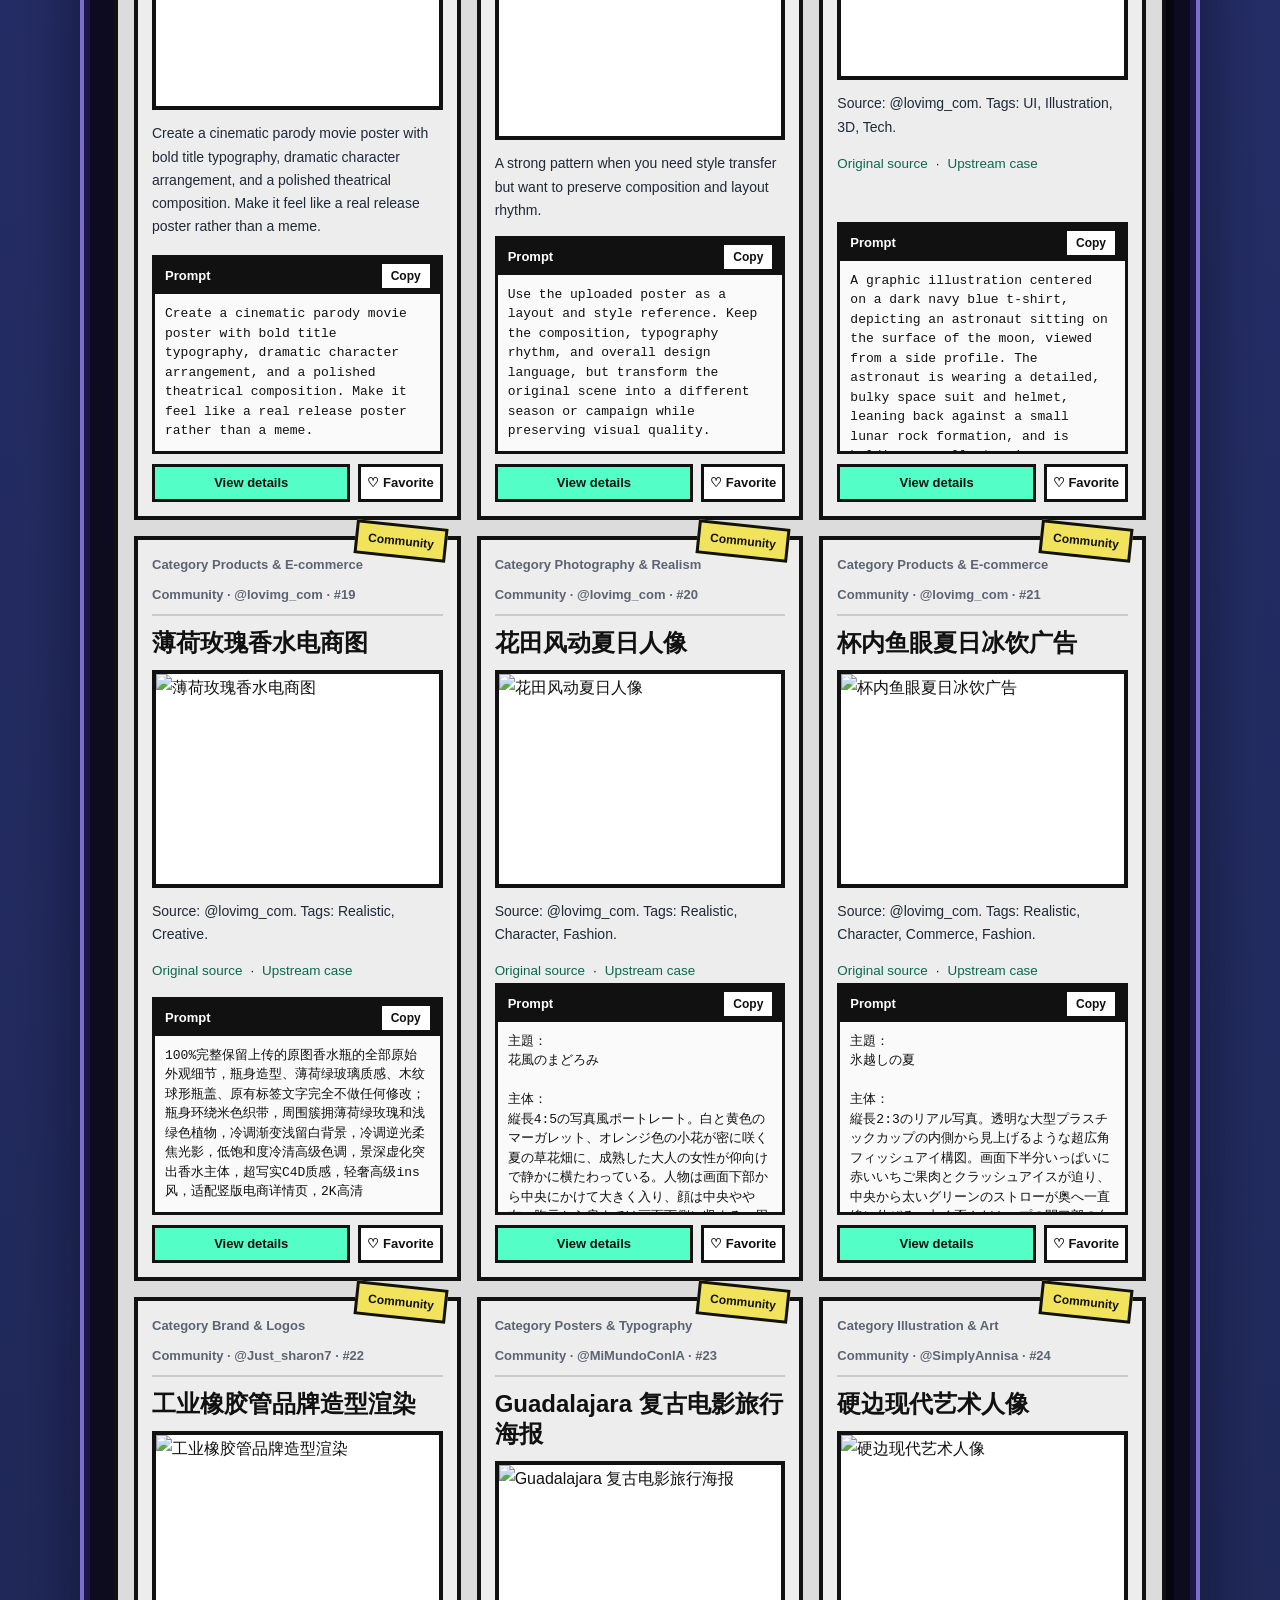
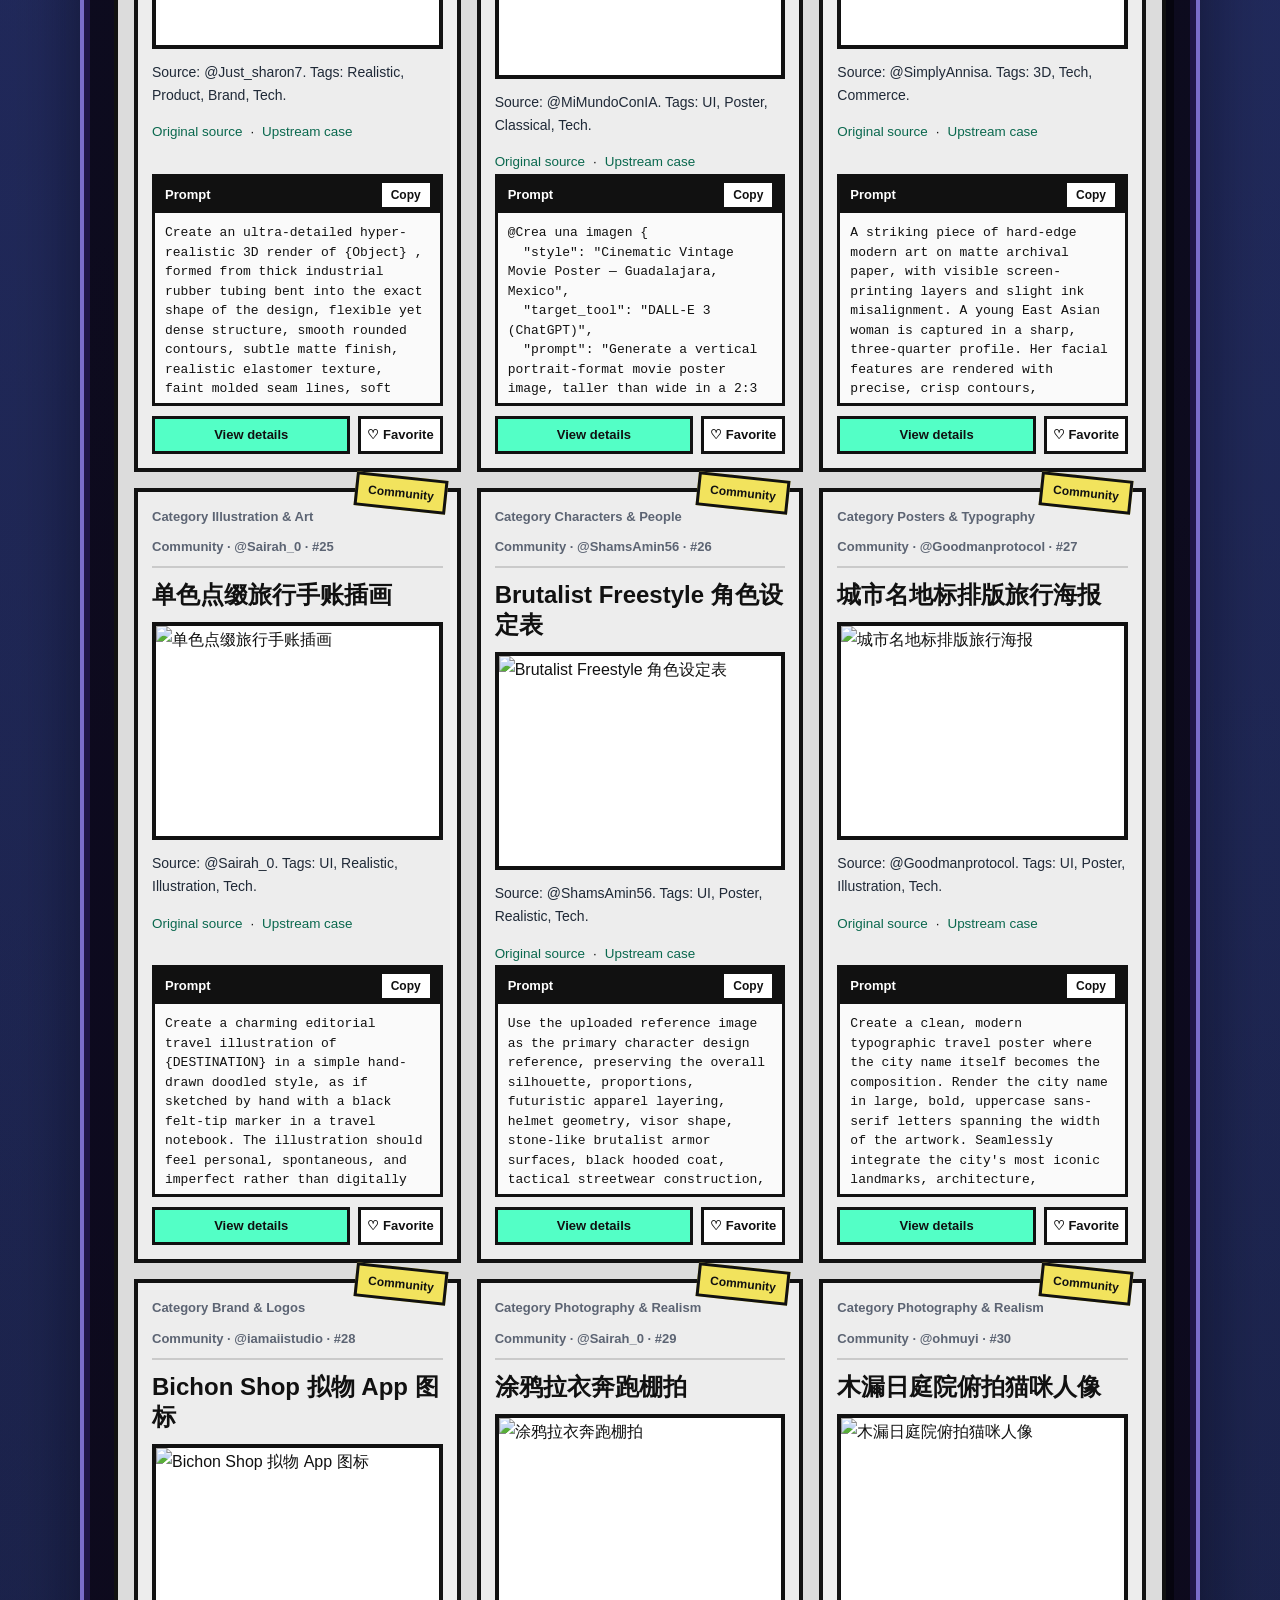
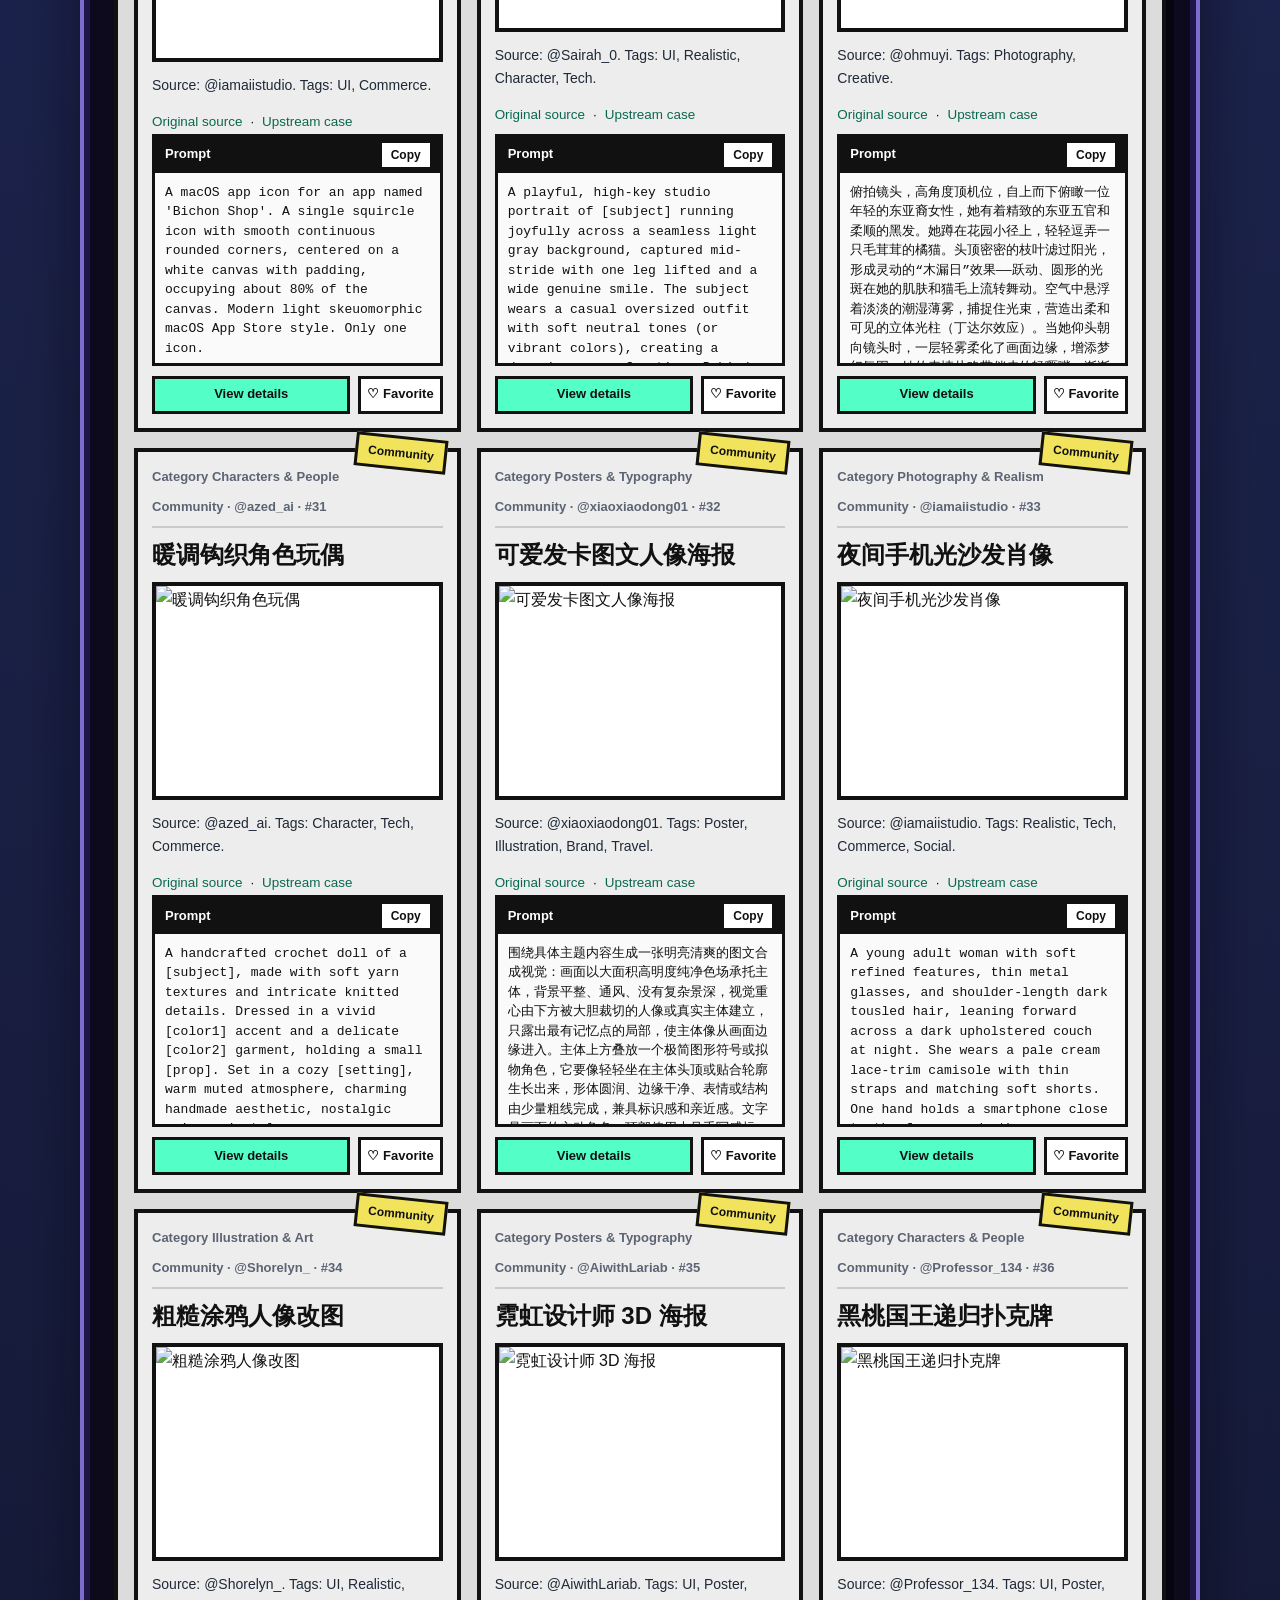
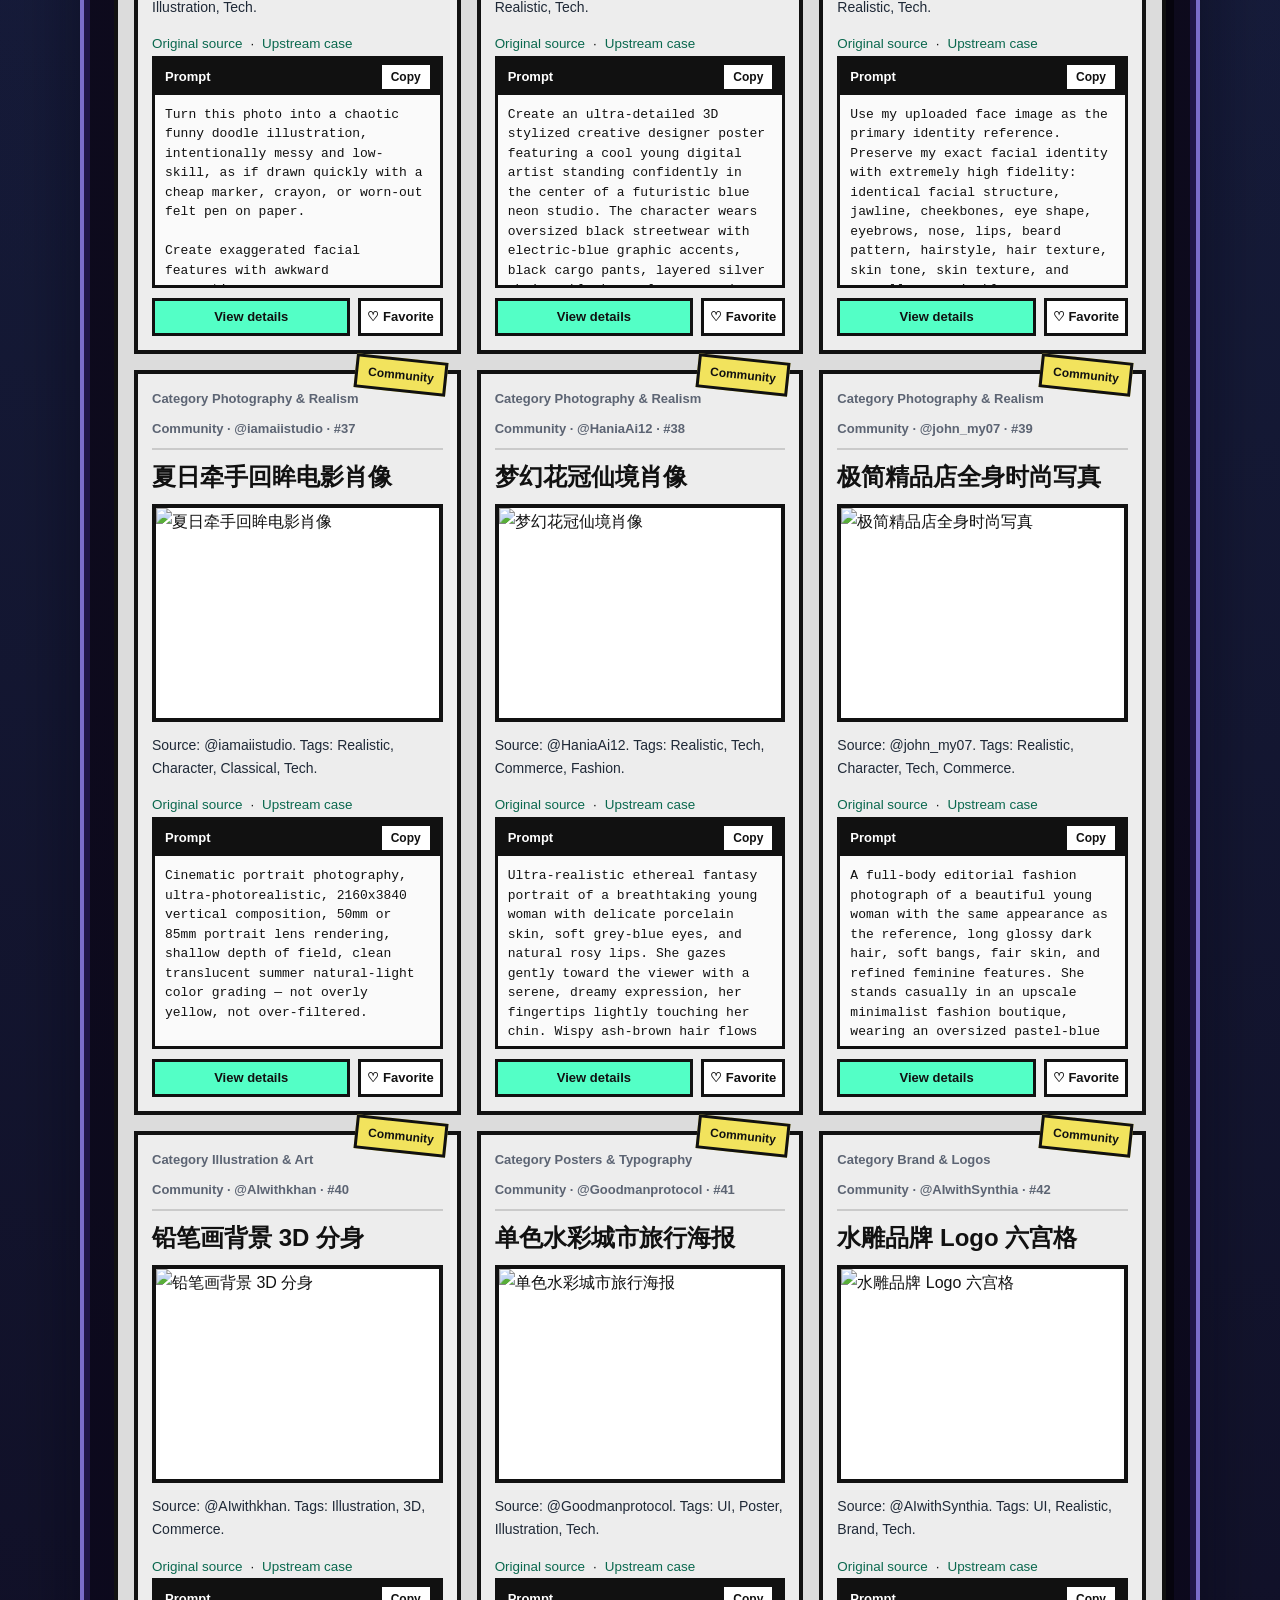
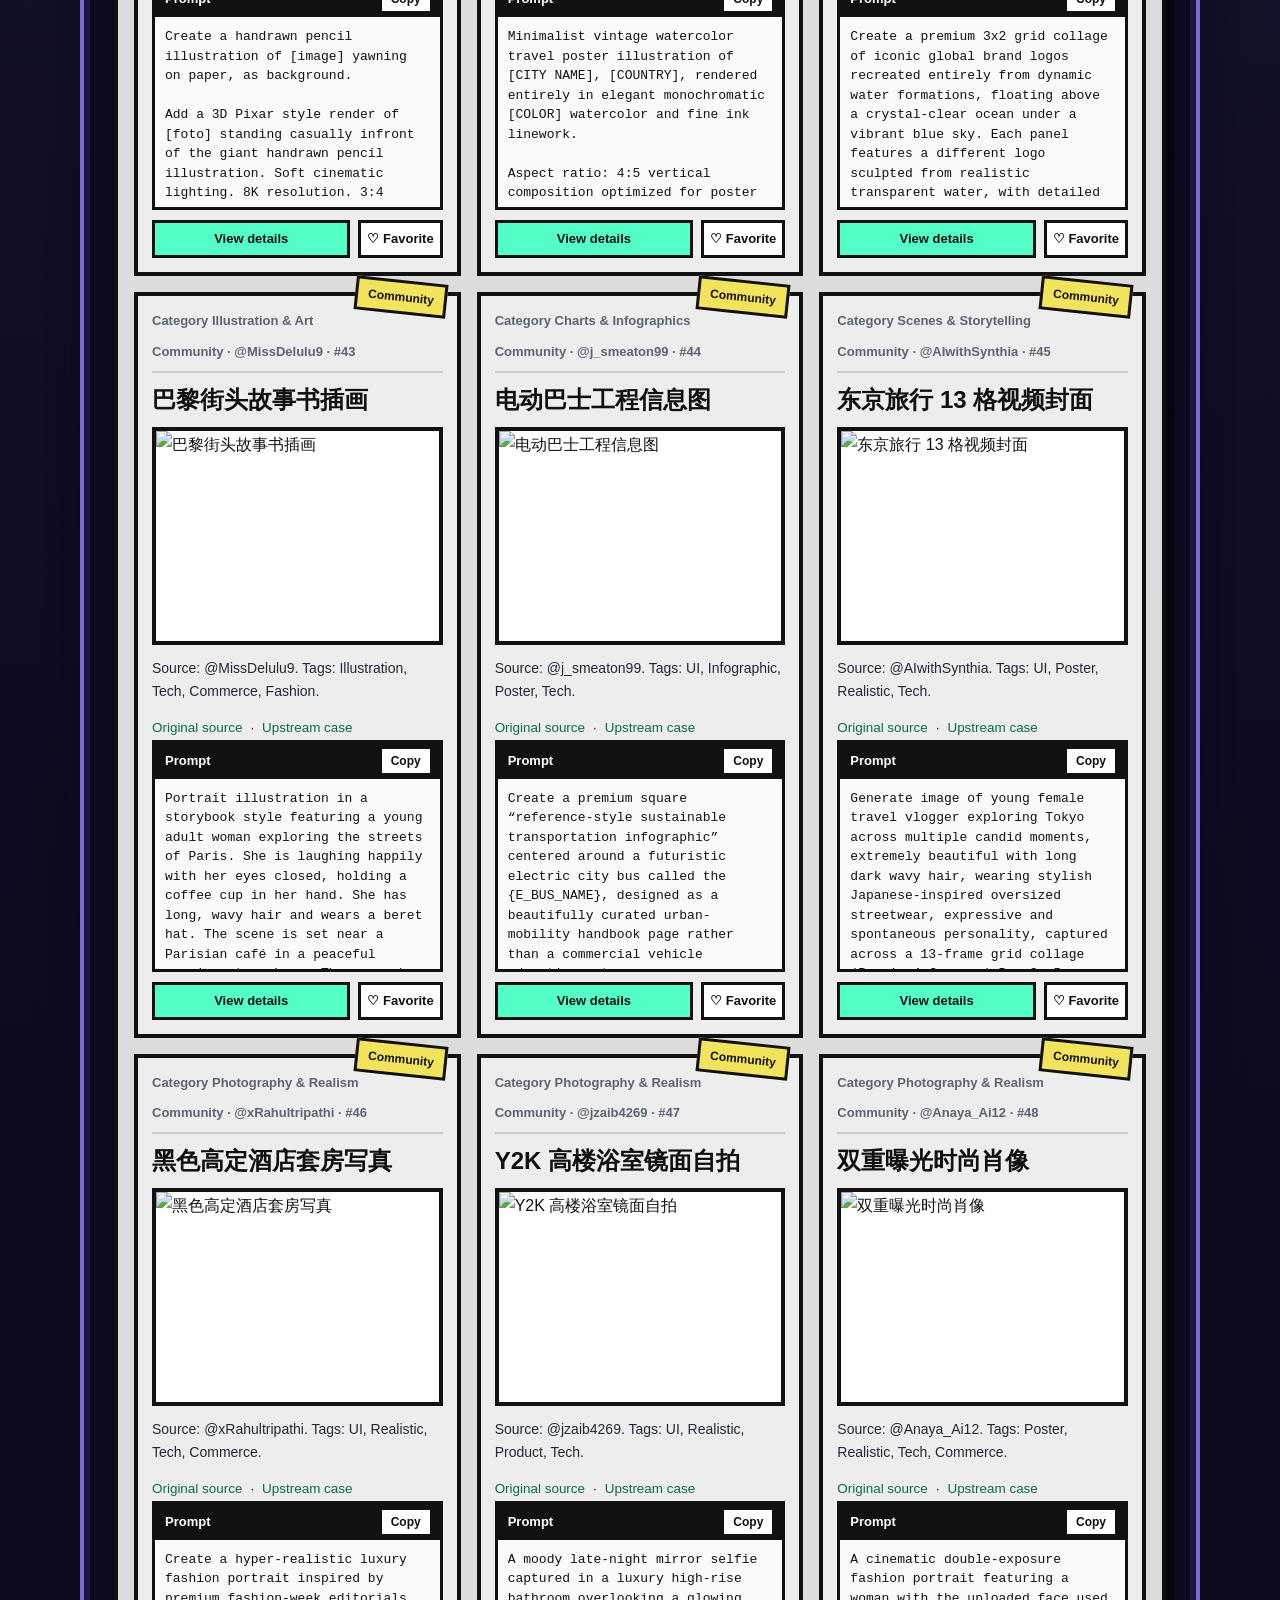
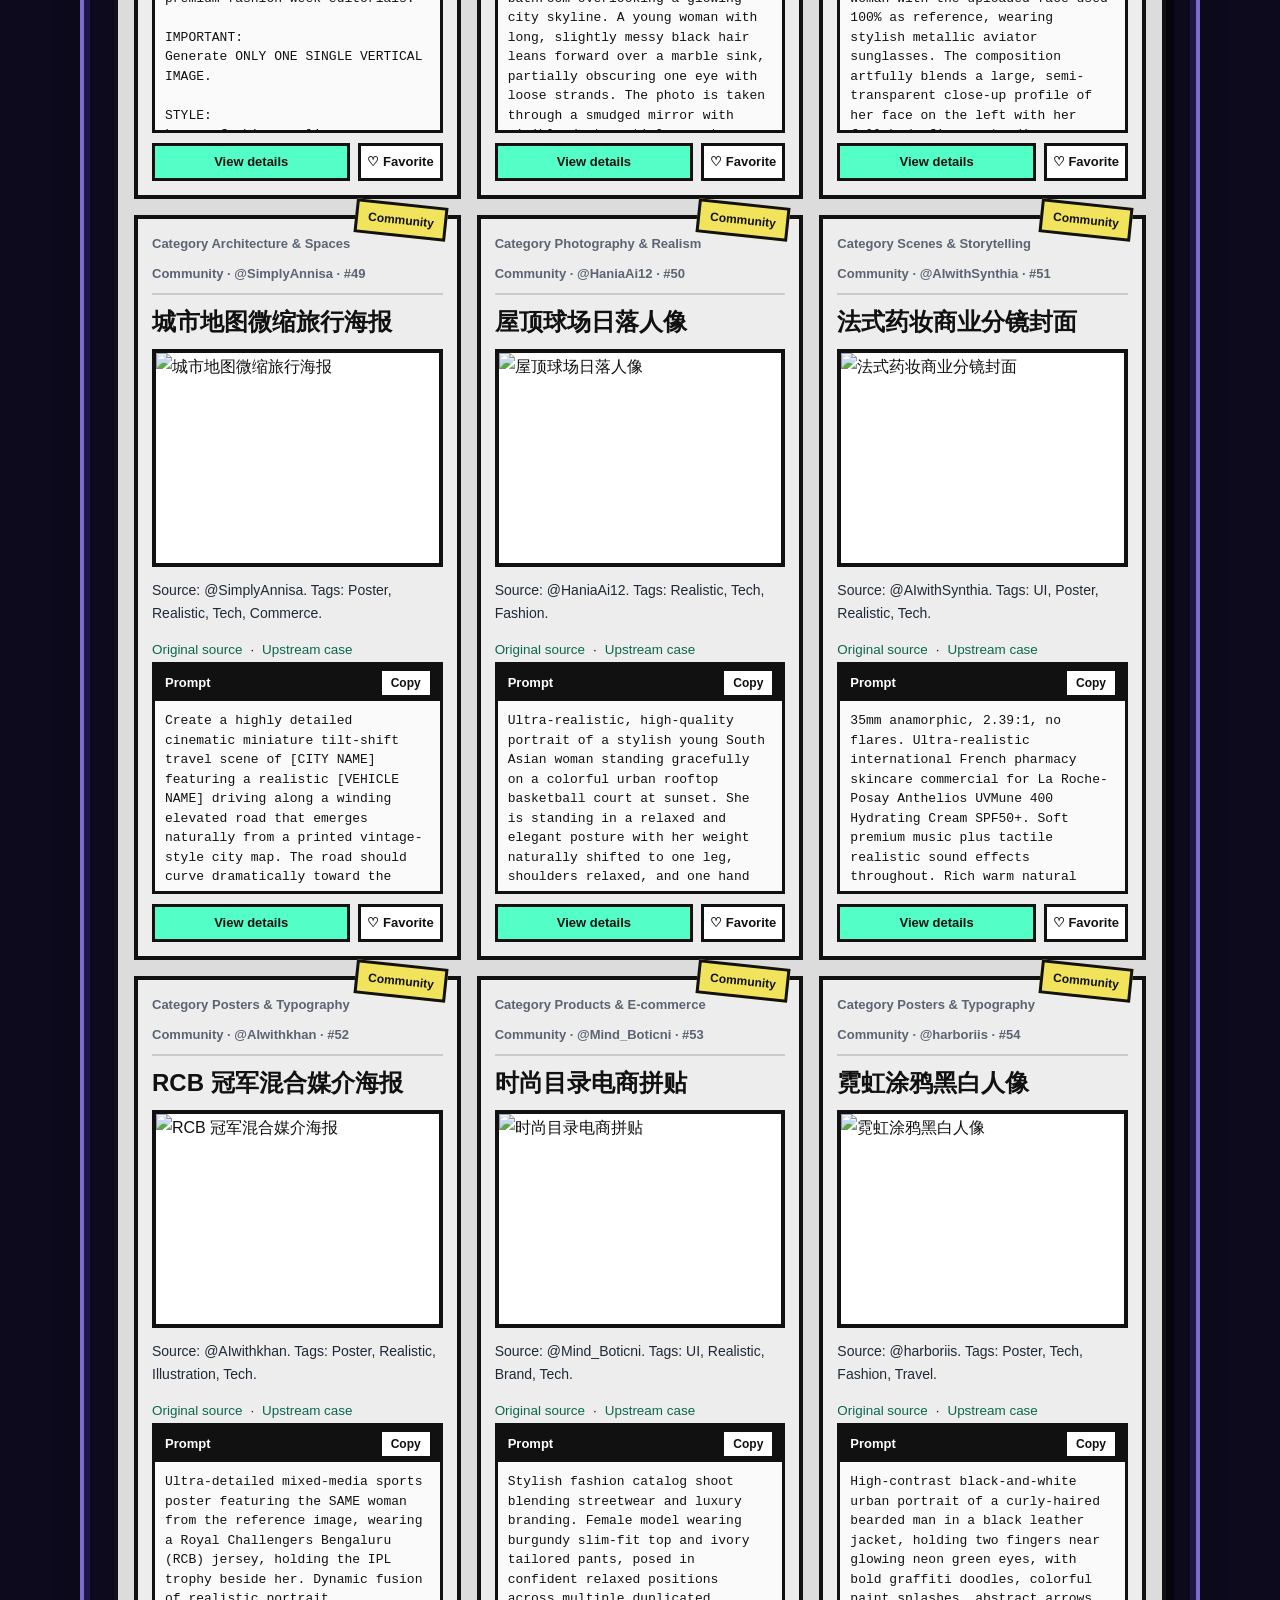
==== commit b557370c: "feat: productize the prompt case library" ====
--- a/en/index.html
+++ b/en/index.html
@@ -4,7 +4,7 @@
     <meta charset="UTF-8">
     <meta name="viewport" content="width=device-width, initial-scale=1.0">
     <title>Awesome GPT-Image-2 | English Prompt Guide</title>
-    <meta name="description" content="An English GPT-Image-2 gallery with 640+ searchable prompts and cases, reusable templates, source links, and practical workflows.">
+    <meta name="description" content="An English GPT-Image-2 gallery with 630+ searchable prompts and cases, reusable templates, source links, and practical workflows.">
     <meta name="keywords" content="GPT-Image-2,prompt guide,AI image generation,OpenAI,image prompts,ecommerce visuals">
     <meta name="robots" content="index,follow,max-image-preview:large">
     <meta name="theme-color" content="#1a102e">
@@ -16,7 +16,7 @@
     <meta property="og:type" content="website">
     <meta property="og:site_name" content="Awesome GPT-Image-2">
     <meta property="og:title" content="Awesome GPT-Image-2 | English Prompt Guide">
-    <meta property="og:description" content="640+ searchable GPT-Image-2 prompts and cases with filters, reusable templates, and original source links.">
+    <meta property="og:description" content="630+ searchable GPT-Image-2 prompts and cases with filters, reusable templates, and original source links.">
     <meta property="og:url" content="https://awesome.gptimage2.asia/en/">
 
     <meta name="twitter:card" content="summary_large_image">
@@ -71,7 +71,7 @@
             <aside class="hero-panel" aria-label="Key stats">
                 <div class="stat-grid">
                     <div class="stat-card">
-                        <span class="stat-value">640+</span>
+                        <span class="stat-value">630+</span>
                         <span class="stat-name">Prompts & cases</span>
                     </div>
                     <div class="stat-card">
@@ -401,6 +401,7 @@
         all: [],
         local: [],
         community: [],
+        aliases: {},
         activeCategory: 'all',
         activeSource: 'all',
         keyword: '',
@@ -413,90 +414,9 @@
         previousFocus: null
     };
     const PROMPT_BOARD_PAGE_SIZE = 96;
-    const COMMUNITY_CASES_URL = '../data/community-cases.json';
-
-    const SUPPLEMENT_PROMPT_CARDS = [
-        {
-            id: 'supp-en-01',
-            title: 'AI Product Retouch Prompt for White Background Ecommerce Images',
-            category: 'Ecommerce & Product',
-            source: 'English Edition',
-            badge: 'Curated',
-            image: 'https://upload.maynor1024.live/file/1776831501923_wx_058_991727c87e.png',
-            description: 'A minimal but practical prompt for turning a raw product shot into a polished marketplace image.',
-            promptText: 'Retouch this product image for ecommerce. Keep the product shape accurate, improve lighting and reflections, place it on a pure white background, preserve realistic soft shadow, and make it look like a polished marketplace main image.'
-        },
-        {
-            id: 'supp-en-02',
-            title: 'AI Ecommerce Hero Banner Prompt for Skincare Serum',
-            category: 'Ecommerce & Product',
-            source: 'English Edition',
-            badge: 'Curated',
-            image: 'https://upload.maynor1024.live/file/1776480570690_img_048.png',
-            description: 'A strong starter prompt for premium beauty ads and hero banners.',
-            promptText: 'Create a premium ecommerce hero banner for a skincare serum called "Radiance Barrier Serum". Clean luxury aesthetic, soft white-to-warm-gray gradient background, frosted glass bottle in the center, subtle liquid reflections, minimal but commercial layout, realistic product lighting, high-end beauty campaign style, 4:5.'
-        },
-        {
-            id: 'supp-en-03',
-            title: 'AI Brand Launch Poster Prompt for Coffee Campaigns',
-            category: 'Brand Poster Design',
-            source: 'English Edition',
-            badge: 'Curated',
-            image: 'https://upload.maynor1024.live/file/1776936225028_23.jpg',
-            description: 'Useful when you want brand identity, packaging, and editorial poster style to work together.',
-            promptText: 'Design a launch poster for a coffee brand called "Mountain & Sea Coffee". Premium but warm visual identity, editorial typography, coffee beans and packaging integrated into the composition, soft cinematic lighting, tasteful brand campaign look, clear English headline, 4:5.'
-        },
-        {
-            id: 'supp-en-04',
-            title: 'GPT-Image-2 Infographic Prompt for Visual Explainers',
-            category: 'Knowledge Graphics & Infographics',
-            source: 'English Edition',
-            badge: 'Curated',
-            image: 'https://upload.maynor1024.live/file/1776925334708_15.png',
-            description: 'A reusable structure for educational graphics and visually organized explainers.',
-            promptText: 'Create a high-quality vertical infographic explaining GPT-Image-2. Make it feel like a hybrid of a modern encyclopedia page, a collectible visual guide, and a social-media-friendly knowledge card. Use clean modular sections, icons, clear headings, and an elegant editorial layout.'
-        },
-        {
-            id: 'supp-en-05',
-            title: 'AI Ecommerce App UI Screenshot Prompt',
-            category: 'UI Recreation',
-            source: 'English Edition',
-            badge: 'Curated',
-            image: 'https://upload.maynor1024.live/file/1776925318940_13.png',
-            description: 'Good for UI realism, hierarchy, and believable commercial interface structure.',
-            promptText: 'Generate a highly realistic mobile ecommerce app homepage screenshot. Include the status bar, search box, category tabs, promo banner, icon grid, flash sale module, and a recommendation feed. The UI should feel like a believable production app rather than a concept mockup.'
-        },
-        {
-            id: 'supp-en-06',
-            title: 'Photorealistic Shopping Mall Documentary Photo Prompt',
-            category: 'Realistic Photography',
-            source: 'English Edition',
-            badge: 'Curated',
-            image: 'https://upload.maynor1024.live/file/1776927584894_09.other',
-            description: 'A realism benchmark for mixed light, candid posture, texture, and everyday imperfection.',
-            promptText: 'Create an extremely realistic documentary-style photo inside a shopping mall at dusk. A casually dressed man has just stepped off the escalator while checking his phone. Mixed lighting from ceiling lamps, storefronts, and LED screens, glossy tile reflections, natural skin texture, slightly imperfect composition, photorealistic.'
-        },
-        {
-            id: 'supp-en-07',
-            title: 'Character Consistency Outfit Variation Prompt',
-            category: 'Character Consistency',
-            source: 'English Edition',
-            badge: 'Curated',
-            image: 'https://upload.maynor1024.live/file/1776927598909_12.png',
-            description: 'Useful when you need one identity preserved across multiple outputs and outfits.',
-            promptText: 'Use one character reference image and generate multiple outfit variations while keeping the same face, proportions, and identity. Show front-facing, side-angle, and half-body compositions with consistent character design.'
-        },
-        {
-            id: 'supp-en-08',
-            title: 'Layout-Preserving Style Transfer Poster Edit Prompt',
-            category: 'Image Editing & Reference',
-            source: 'English Edition',
-            badge: 'Curated',
-            image: 'https://upload.maynor1024.live/file/1776936244046_28.jpg',
-            description: 'A strong pattern when you need style transfer but want to preserve composition and layout rhythm.',
-            promptText: 'Use the uploaded poster as a layout and style reference. Keep the composition, typography rhythm, and overall design language, but transform the original scene into a different season or campaign while preserving visual quality.'
-        }
-    ];
+    const PAGE_LOCALE = 'en';
+    const CASE_LIBRARY_URL = '../data/case-library.json';
+
 
     function normalizeCategoryName(text) {
         return (text || '').replace(/^\d+(?:\.\d+)?\s*/, '').trim() || 'Uncategorized';
@@ -536,8 +456,25 @@
         }
     }
 
+    function canonicalCaseId(id) {
+        let current = String(id || '');
+        const visited = new Set();
+        while (promptBoardState.aliases[current] && !visited.has(current)) {
+            visited.add(current);
+            current = String(promptBoardState.aliases[current]);
+        }
+        return current;
+    }
+
+    function migrateFavoriteAliases() {
+        promptBoardState.favoriteIds = new Set(
+            Array.from(promptBoardState.favoriteIds).map(canonicalCaseId)
+        );
+        saveFavoriteIds();
+    }
+
     function isFavorite(id) {
-        return promptBoardState.favoriteIds.has(String(id || ''));
+        return promptBoardState.favoriteIds.has(canonicalCaseId(id));
     }
 
     function setModalLink(anchor, href) {
@@ -557,7 +494,7 @@
     }
 
     function toggleFavorite(id) {
-        const key = String(id || '');
+        const key = canonicalCaseId(id);
         if (!key) return;
         if (promptBoardState.favoriteIds.has(key)) promptBoardState.favoriteIds.delete(key);
         else promptBoardState.favoriteIds.add(key);
@@ -568,7 +505,7 @@
 
     function caseUrl(id) {
         const url = new URL(window.location.href);
-        url.searchParams.set('case', String(id));
+        url.searchParams.set('case', canonicalCaseId(id));
         return url;
     }
 
@@ -599,7 +536,8 @@
     }
 
     function openCaseModal(id, updateUrl) {
-        const item = promptBoardState.all.find((candidate) => candidate.id === id);
+        const canonicalId = canonicalCaseId(id);
+        const item = promptBoardState.all.find((candidate) => candidate.id === canonicalId);
         if (!item || !caseModalEl) return false;
 
         caseModalState.item = item;
@@ -646,7 +584,7 @@
 
     function openCaseFromUrl() {
         const id = new URL(window.location.href).searchParams.get('case');
-        if (id && (!caseModalState.item || caseModalState.item.id !== id)) {
+        if (id && (!caseModalState.item || caseModalState.item.id !== canonicalCaseId(id))) {
             openCaseModal(id, false);
         }
     }
@@ -826,72 +764,6 @@
             });
             preEl.appendChild(button);
         });
-    }
-
-    function extractPromptCardsFromMarkdown(markdown) {
-        const cards = [];
-        const lines = (markdown || '').split(/\r?\n/);
-        let inPromptSection = false;
-        let currentCategory = 'Uncategorized';
-        let currentPrompt = null;
-
-        function finishCurrentPrompt() {
-            if (!currentPrompt) return;
-            const rawBody = currentPrompt.lines.join('\n').trim();
-            const imageMatch = rawBody.match(/!\[[^\]]*\]\((https?:\/\/[^)\s]+)\)/);
-            const codeMatch = rawBody.match(/```(?:[\w-]+)?\n([\s\S]*?)```/);
-            let description = '';
-            for (const line of currentPrompt.lines) {
-                const text = line.trim();
-                if (!text) continue;
-                if (text.startsWith('![') || text.startsWith('```') || text.startsWith('|')) continue;
-                description = text.replace(/^[-*]\s*/, '');
-                break;
-            }
-            const promptText = (codeMatch && codeMatch[1] ? codeMatch[1] : '').trim();
-            const previewText = promptText || description || 'No prompt text available yet';
-            cards.push({
-                id: 'en-prompt-' + (cards.length + 1),
-                title: currentPrompt.title,
-                category: currentPrompt.category || 'Uncategorized',
-                source: 'English Guide',
-                badge: 'Guide',
-                image: imageMatch ? imageMatch[1] : '',
-                description: description || 'No description',
-                promptText: previewText,
-                promptPreview: previewText.slice(0, 420)
-            });
-            currentPrompt = null;
-        }
-
-        lines.forEach((line) => {
-            if (/^##\s+Prompt Library/.test(line)) {
-                inPromptSection = true;
-                return;
-            }
-            if (inPromptSection && /^##\s+/.test(line)) {
-                finishCurrentPrompt();
-                inPromptSection = false;
-                return;
-            }
-            if (!inPromptSection) return;
-            const categoryMatch = line.match(/^###\s+(.+)/);
-            if (categoryMatch) {
-                finishCurrentPrompt();
-                currentCategory = normalizeCategoryName(categoryMatch[1]);
-                return;
-            }
-            const titleMatch = line.match(/^####\s+(.+)/);
-            if (titleMatch) {
-                finishCurrentPrompt();
-                currentPrompt = { title: titleMatch[1].trim(), category: currentCategory, lines: [] };
-                return;
-            }
-            if (currentPrompt) currentPrompt.lines.push(line);
-        });
-
-        finishCurrentPrompt();
-        return cards;
     }
 
     function renderPromptBoardCards(cards) {
@@ -1127,52 +999,59 @@
         openCaseFromUrl();
     }
 
-    function renderPromptBoardFromMarkdown(markdown) {
-        const cards = extractPromptCardsFromMarkdown(markdown)
-            .concat(SUPPLEMENT_PROMPT_CARDS)
-            .map((item) => ({ ...item, sourceKey: 'local' }));
-        promptBoardState.local = cards;
-        refreshPromptBoardData();
-    }
-
-    function normalizeCommunityCase(item) {
+    function localizedCaseText(values, fallback) {
+        if (!values || typeof values !== 'object') return fallback;
+        return String(values[PAGE_LOCALE] || values.en || values['zh-CN'] || Object.values(values)[0] || fallback);
+    }
+
+    function normalizeLibraryCase(item) {
         const promptText = String(item.prompt || '').trim();
+        const source = item.source && typeof item.source === 'object' ? item.source : {};
+        const category = item.category && typeof item.category === 'object' ? item.category : {};
+        const community = source.kind === 'community';
         return {
             id: String(item.id || ''),
-            title: String(item.title || 'Community case'),
-            category: String(item.category || 'Other Use Cases'),
-            source: 'Community · ' + String(item.sourceLabel || item.source || 'awesome-gpt-image-2'),
-            sourceKey: String(item.source || 'community'),
-            badge: String(item.badge || 'Community'),
-            image: String(item.image || ''),
-            description: String(item.description || 'Prompt case from the open-source community.'),
+            title: String(item.title || 'Case'),
+            category: localizedCaseText(category.labels, 'Uncategorized'),
+            source: (community ? 'Community · ' : '') + String(source.label || source.key || 'English guide'),
+            sourceKey: String(source.key || 'local'),
+            badge: localizedCaseText(item.badge, community ? 'Community' : 'Curated'),
+            image: String(item.image && item.image.url || ''),
+            description: localizedCaseText(item.summary, 'No description'),
             promptText,
-            promptPreview: String(item.promptPreview || promptText).slice(0, 420),
-            styles: Array.isArray(item.styles) ? item.styles : [],
-            scenes: Array.isArray(item.scenes) ? item.scenes : [],
-            sourceUrl: String(item.sourceUrl || ''),
-            caseUrl: String(item.caseUrl || '')
+            promptPreview: promptText.slice(0, 420),
+            styles: Array.isArray(item.tags) ? item.tags : [],
+            scenes: [],
+            sourceUrl: String(source.originalUrl || ''),
+            caseUrl: String(source.caseUrl || '')
         };
     }
 
-    async function loadCommunityCases() {
-        const rawUrl = 'https://raw.githubusercontent.com/xianyu110/awesome-gptimage2/main/data/community-cases.json';
-        const candidates = [COMMUNITY_CASES_URL, rawUrl];
+    async function loadCaseLibrary() {
+        const rawUrl = 'https://raw.githubusercontent.com/xianyu110/awesome-gptimage2/main/data/case-library.json';
+        const candidates = [CASE_LIBRARY_URL, rawUrl];
         for (const url of candidates) {
             try {
                 const response = await fetch(url, { cache: 'no-store' });
                 if (!response.ok) throw new Error(String(response.status));
                 const payload = await response.json();
-                const cases = Array.isArray(payload && payload.cases) ? payload.cases : [];
-                promptBoardState.community = cases
-                    .map(normalizeCommunityCase)
-                    .filter((item) => item.id && item.promptText);
+                if (payload.schemaVersion !== '1.0.0') throw new Error('unsupported schema');
+                const cases = Array.isArray(payload.cases) ? payload.cases : [];
+                const visible = cases.filter((item) => item.locale === 'und' || item.locale === PAGE_LOCALE);
+                const normalized = visible.map(normalizeLibraryCase).filter((item) => item.id && item.promptText);
+                promptBoardState.aliases = payload.meta && payload.meta.aliases || {};
+                migrateFavoriteAliases();
+                promptBoardState.local = normalized.filter((item) => item.sourceKey === 'local');
+                promptBoardState.community = normalized.filter((item) => item.sourceKey !== 'local');
                 refreshPromptBoardData();
                 return;
             } catch (error) {
                 // Try the GitHub fallback URL.
             }
         }
+        promptBoardState.local = [];
+        promptBoardState.community = [];
+        refreshPromptBoardData();
     }
 
     function extractPromptCategoriesFromMarkdown(markdown) {
@@ -1313,7 +1192,6 @@
             const html = marked.parse(markdown);
             const safeHtml = DOMPurify.sanitize(html, { USE_PROFILES: { html: true } });
             readmeContentEl.innerHTML = safeHtml;
-            renderPromptBoardFromMarkdown(markdown);
             absolutizeLinksAndMakeExternal(readmeContentEl);
             addLazyLoadingToImages(readmeContentEl);
             setupPromptCategoryFilter(readmeContentEl, extractPromptCategoriesFromMarkdown(markdown));
@@ -1325,8 +1203,6 @@
             const errorMsg = error && error.message ? error.message : String(error);
             readmeStatusEl.textContent = 'Load failed: ' + errorMsg;
             readmeContentEl.textContent = 'README rendering failed. Please open the raw file directly.';
-            promptBoardState.local = [];
-            refreshPromptBoardData();
             if (readmeLoadingEl) readmeLoadingEl.hidden = true;
             setReadmeRetryVisible(true);
             if (promptFilterEl) promptFilterEl.hidden = true;
@@ -1370,7 +1246,7 @@
         setupScrollSpy();
         setupBackToTop();
         if (readmeRetryBtnEl) readmeRetryBtnEl.addEventListener('click', () => loadReadme());
-        loadCommunityCases();
+        loadCaseLibrary();
         loadReadme();
     }
 
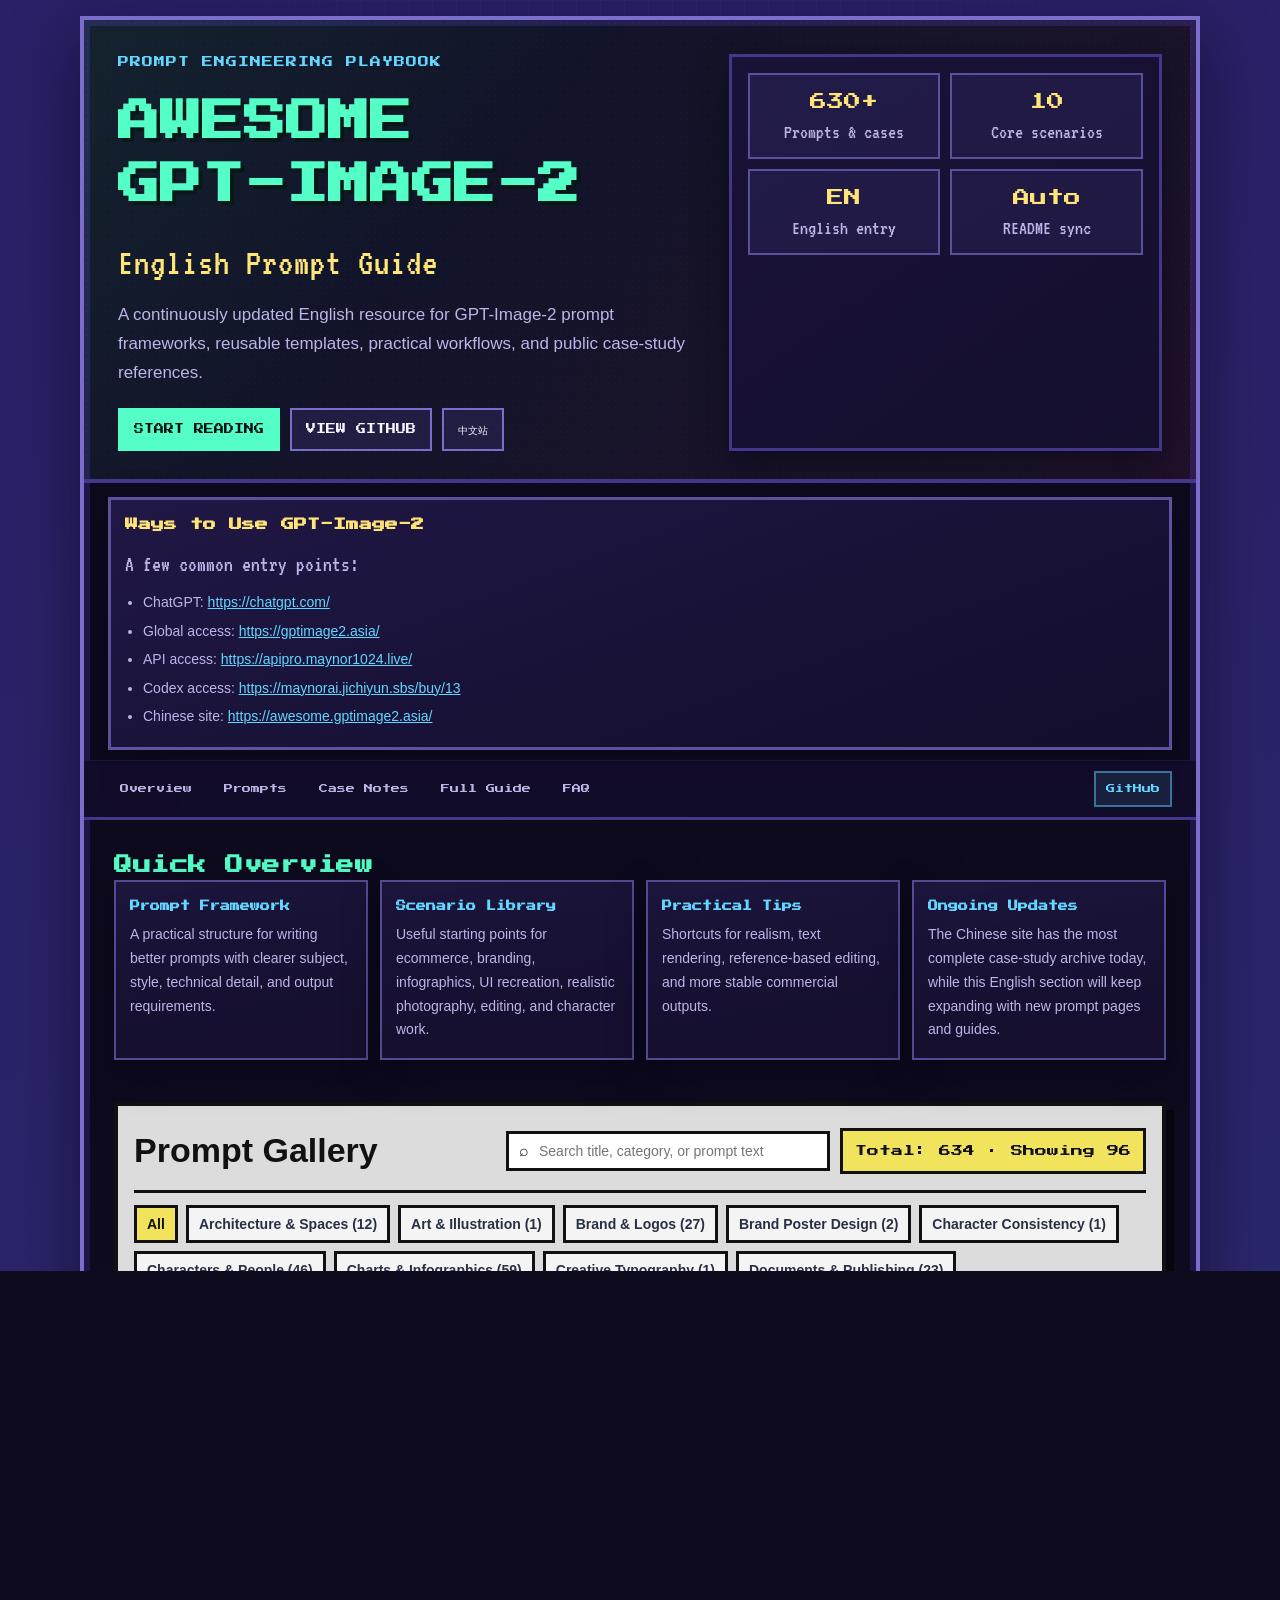
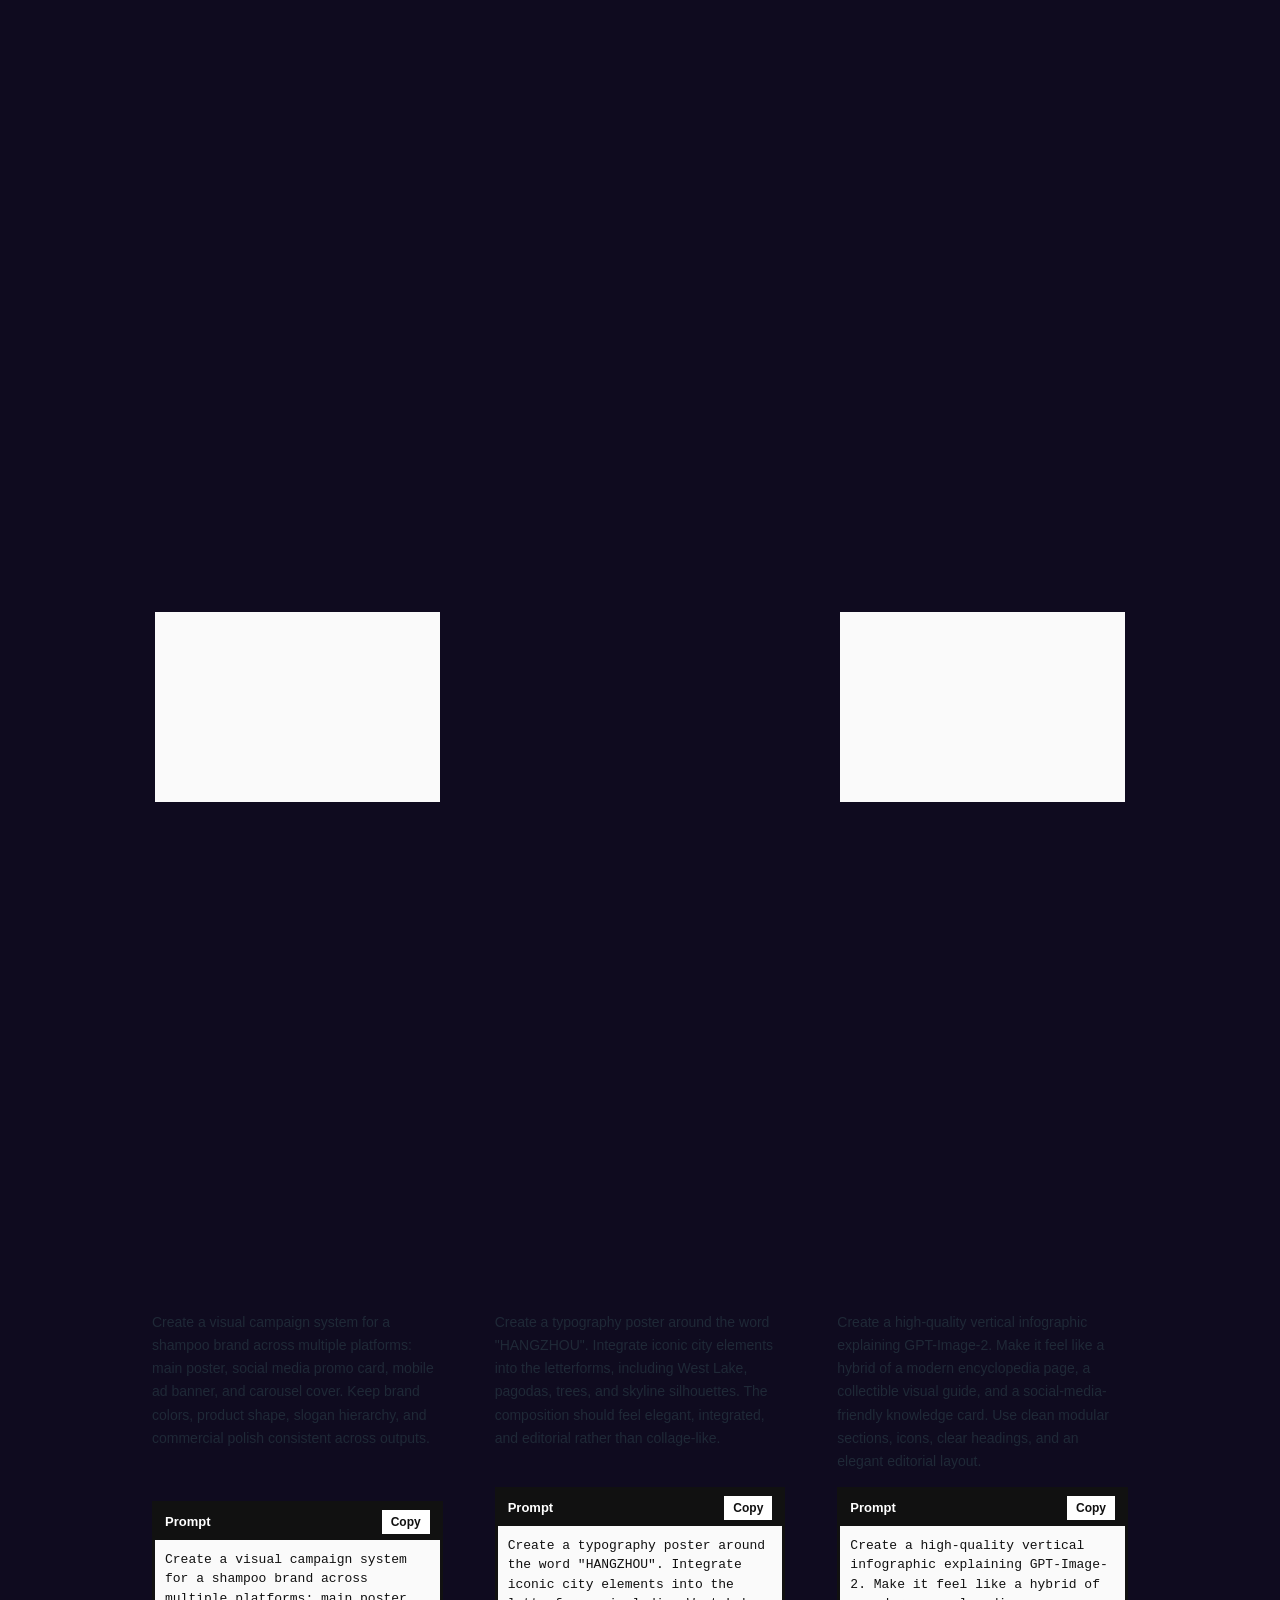
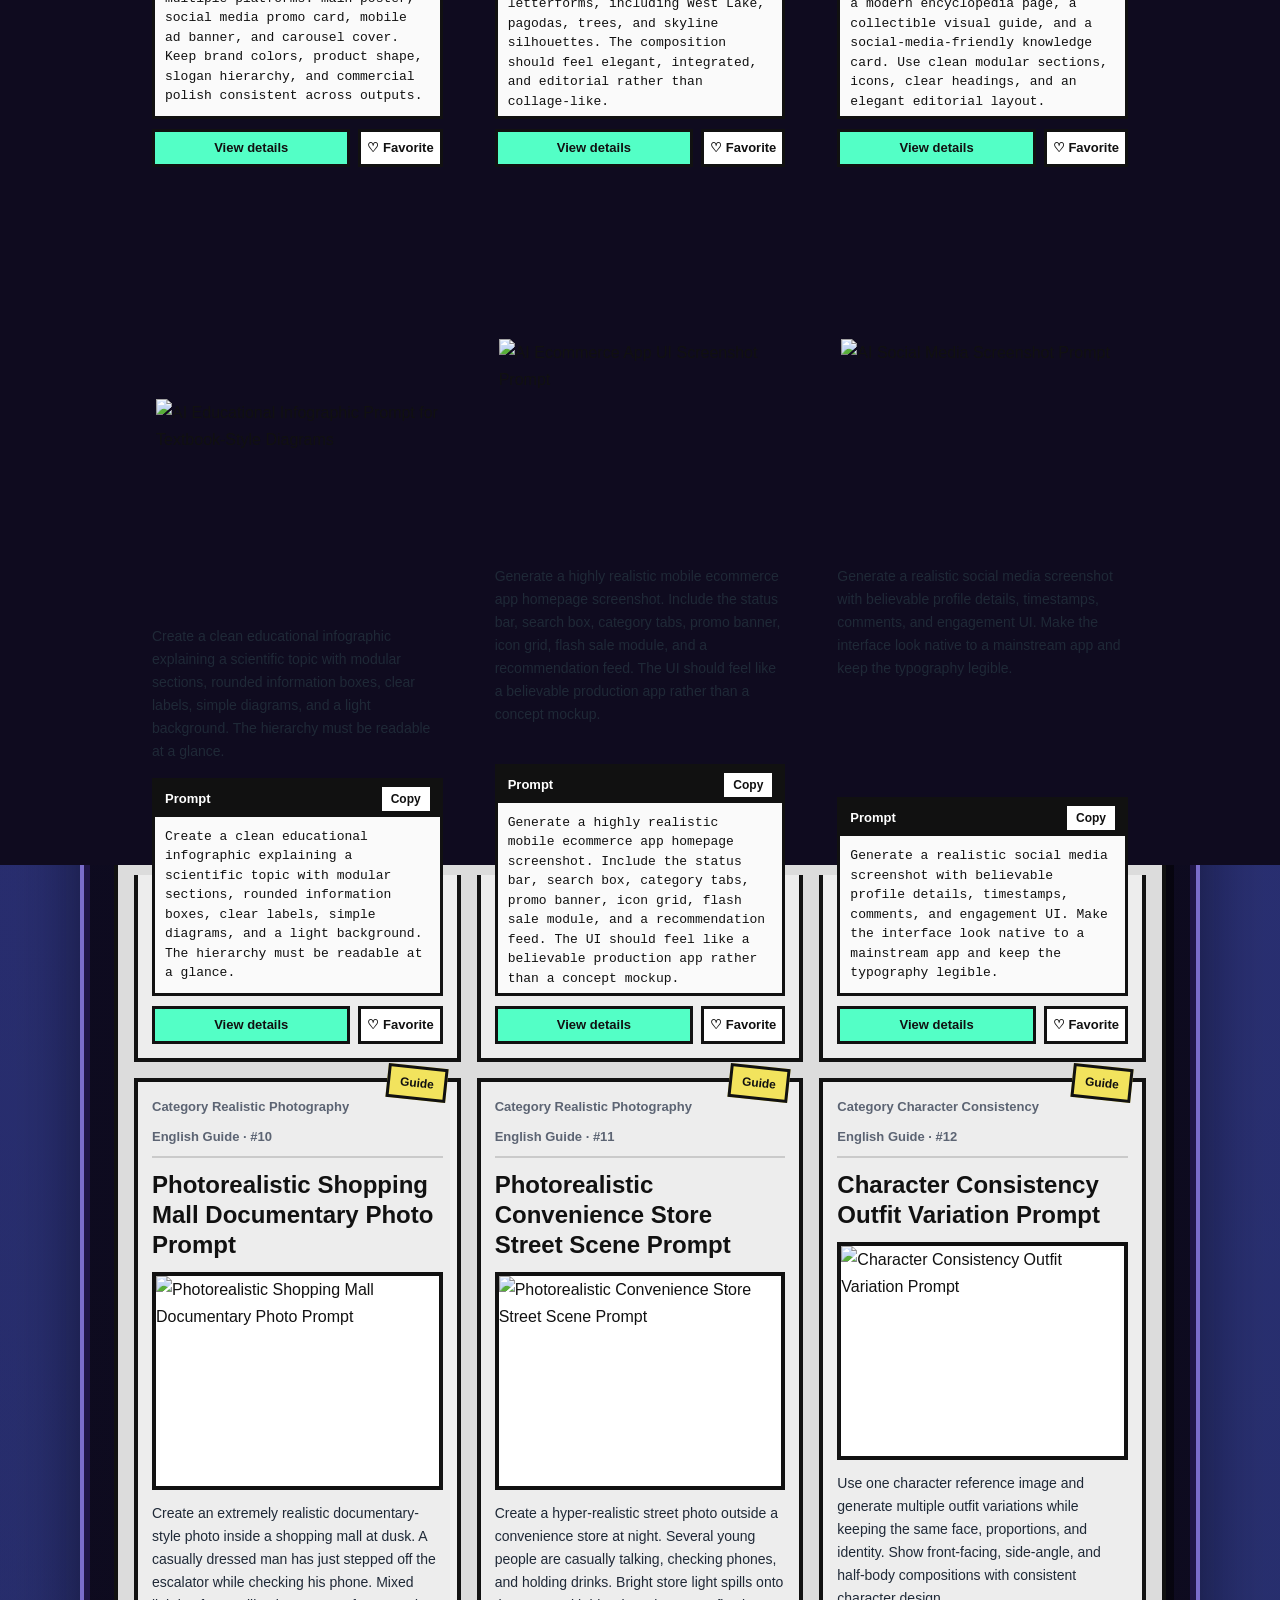
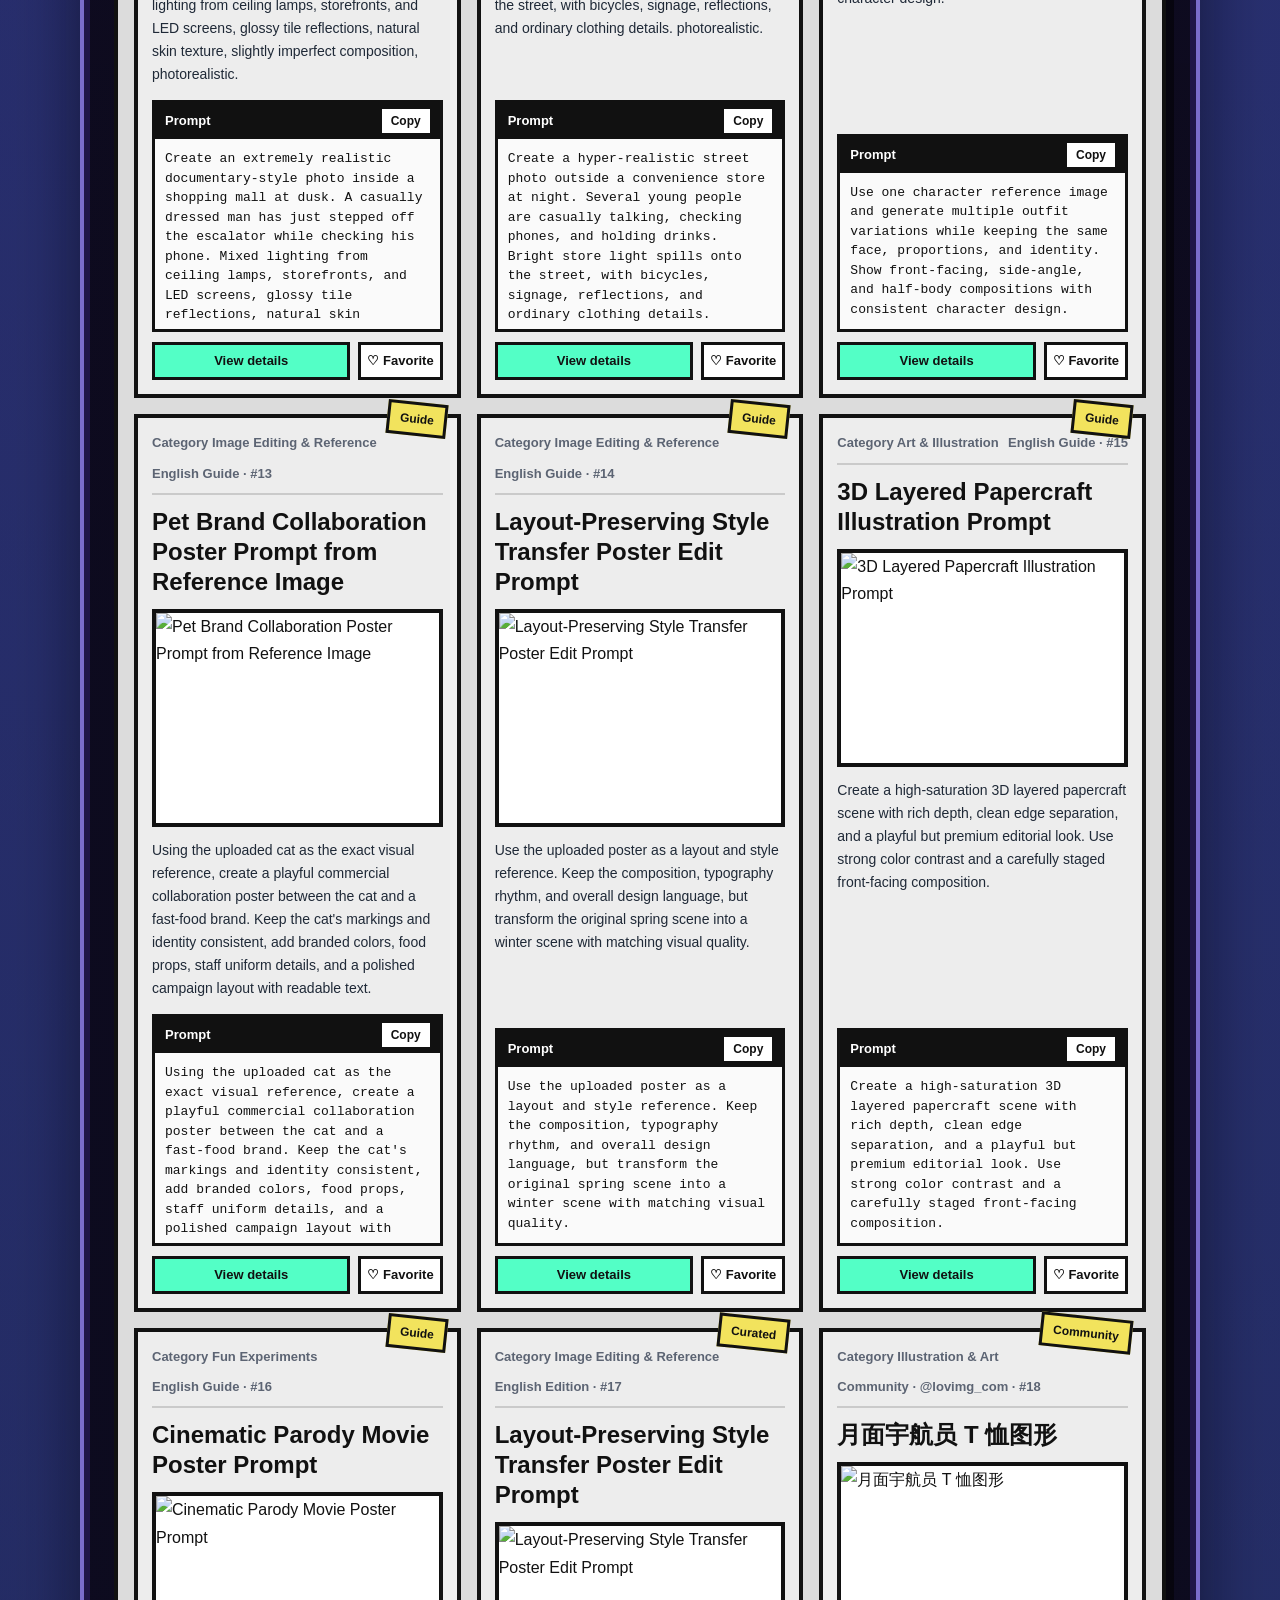
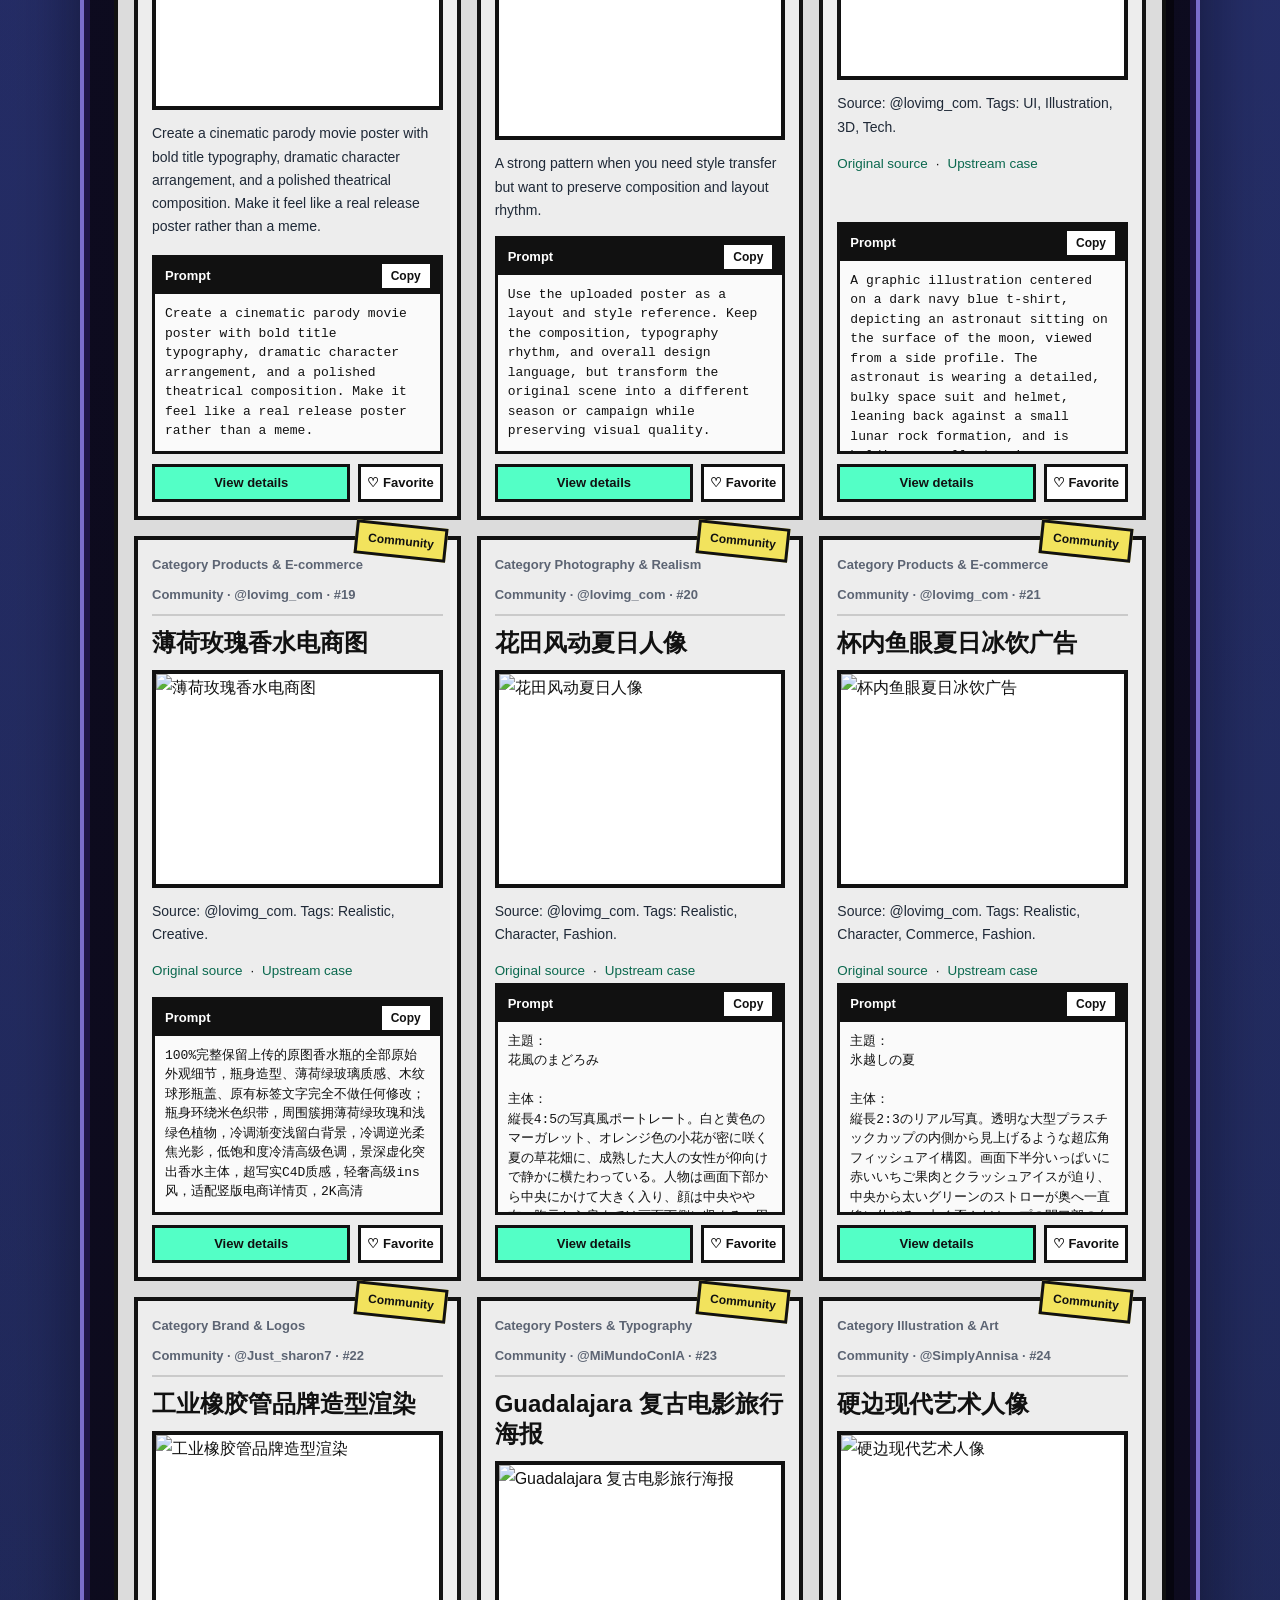
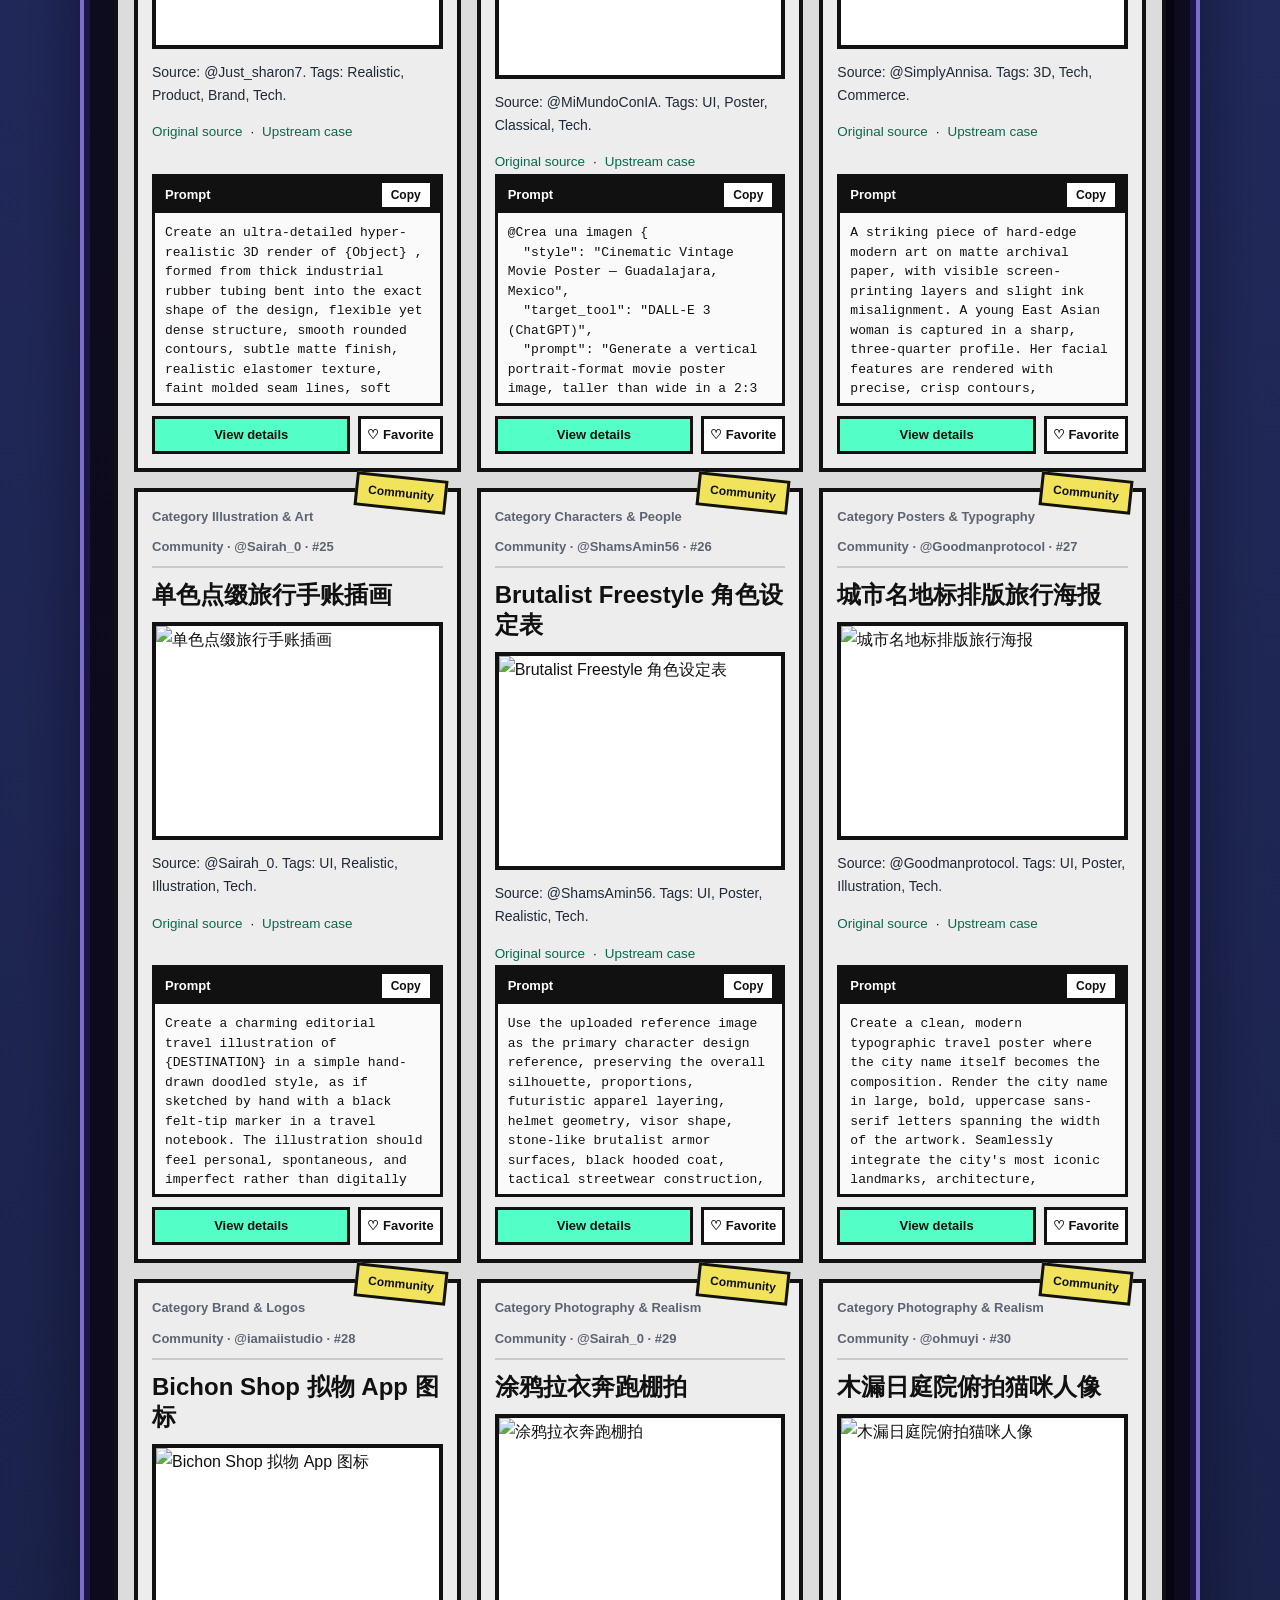
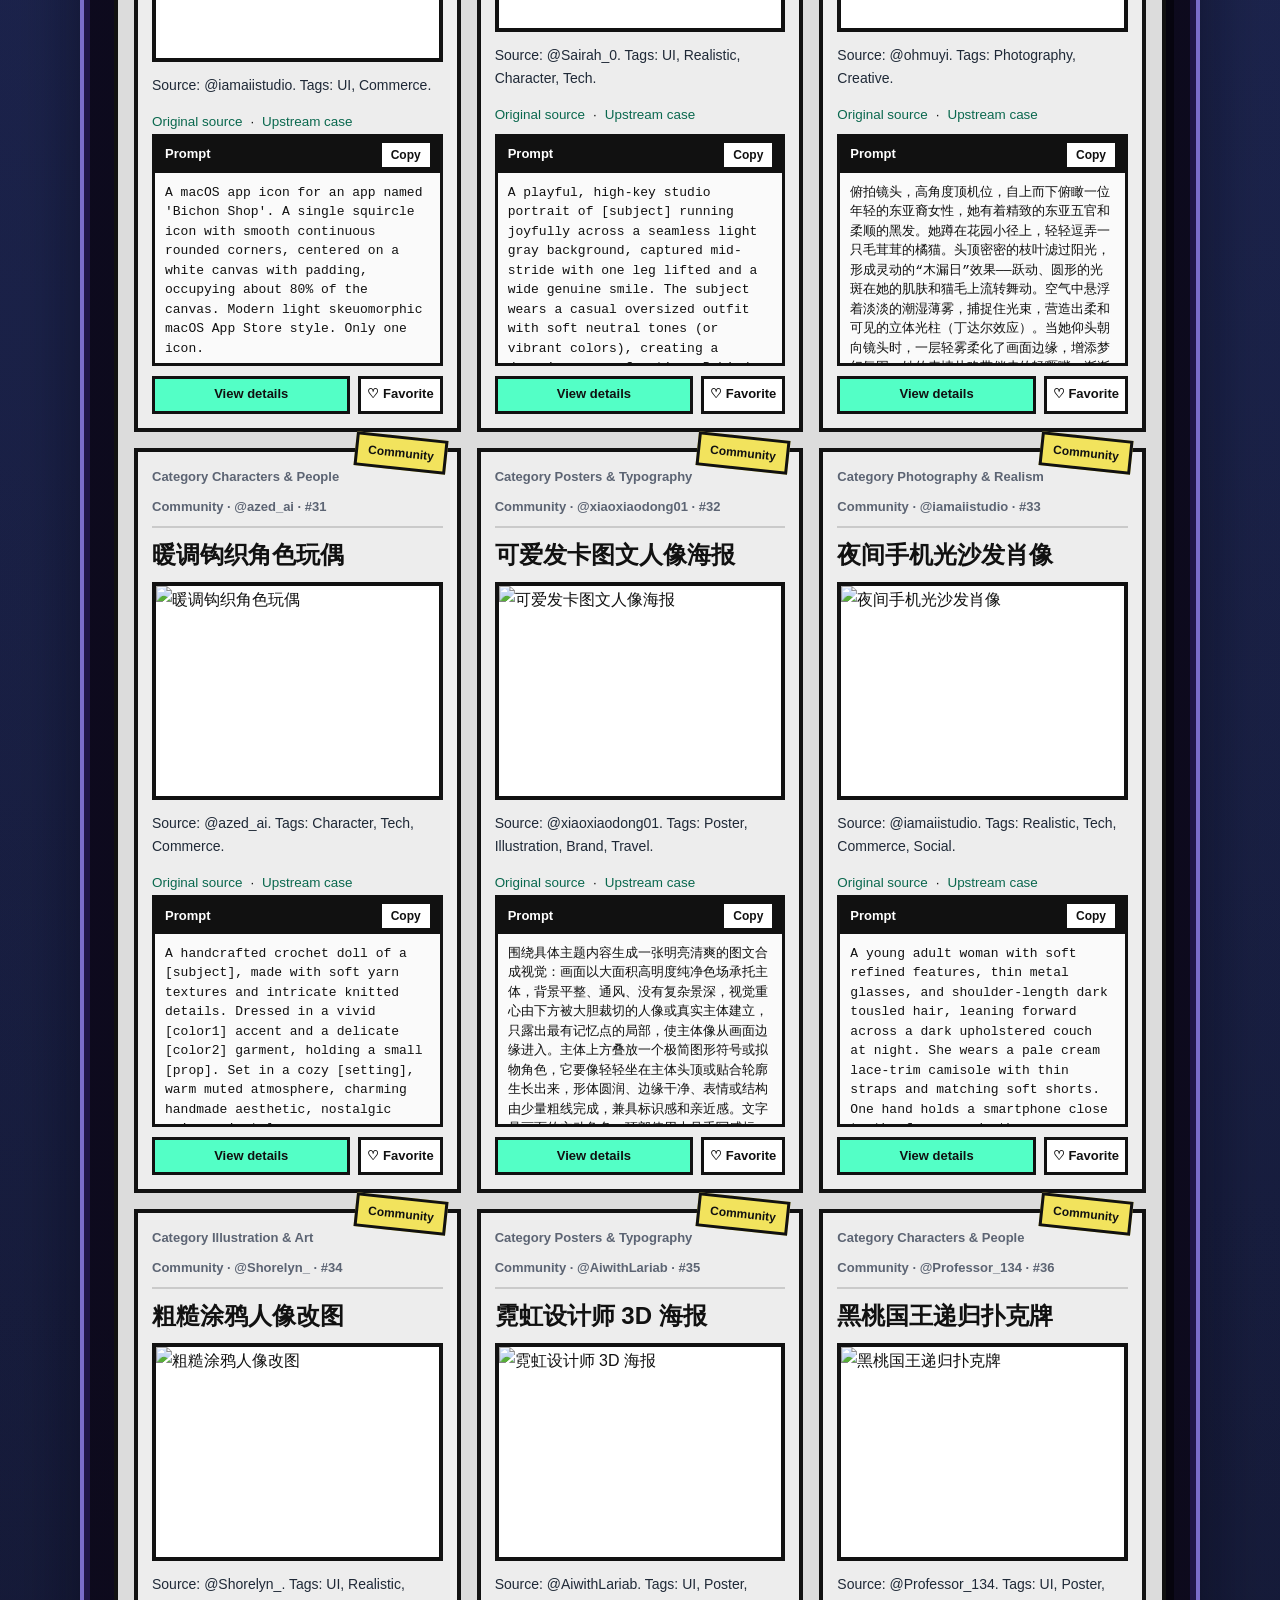
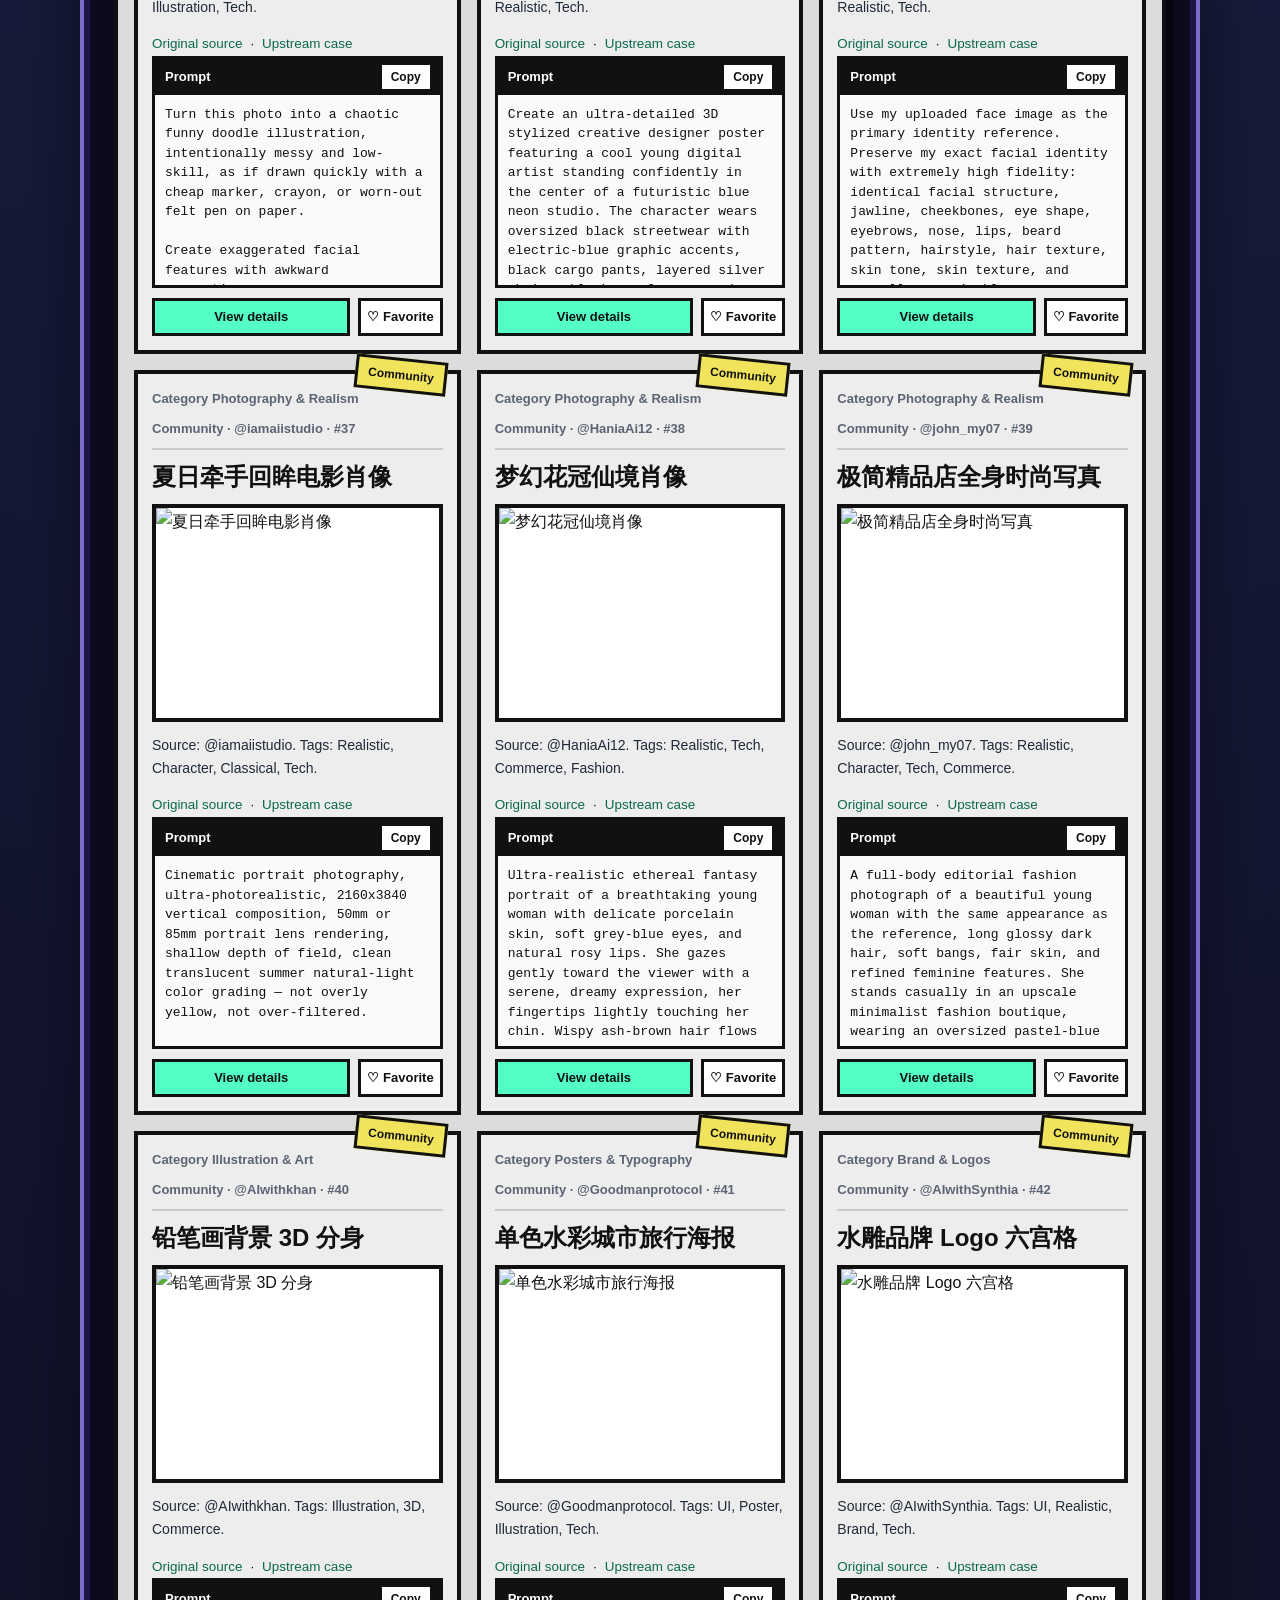
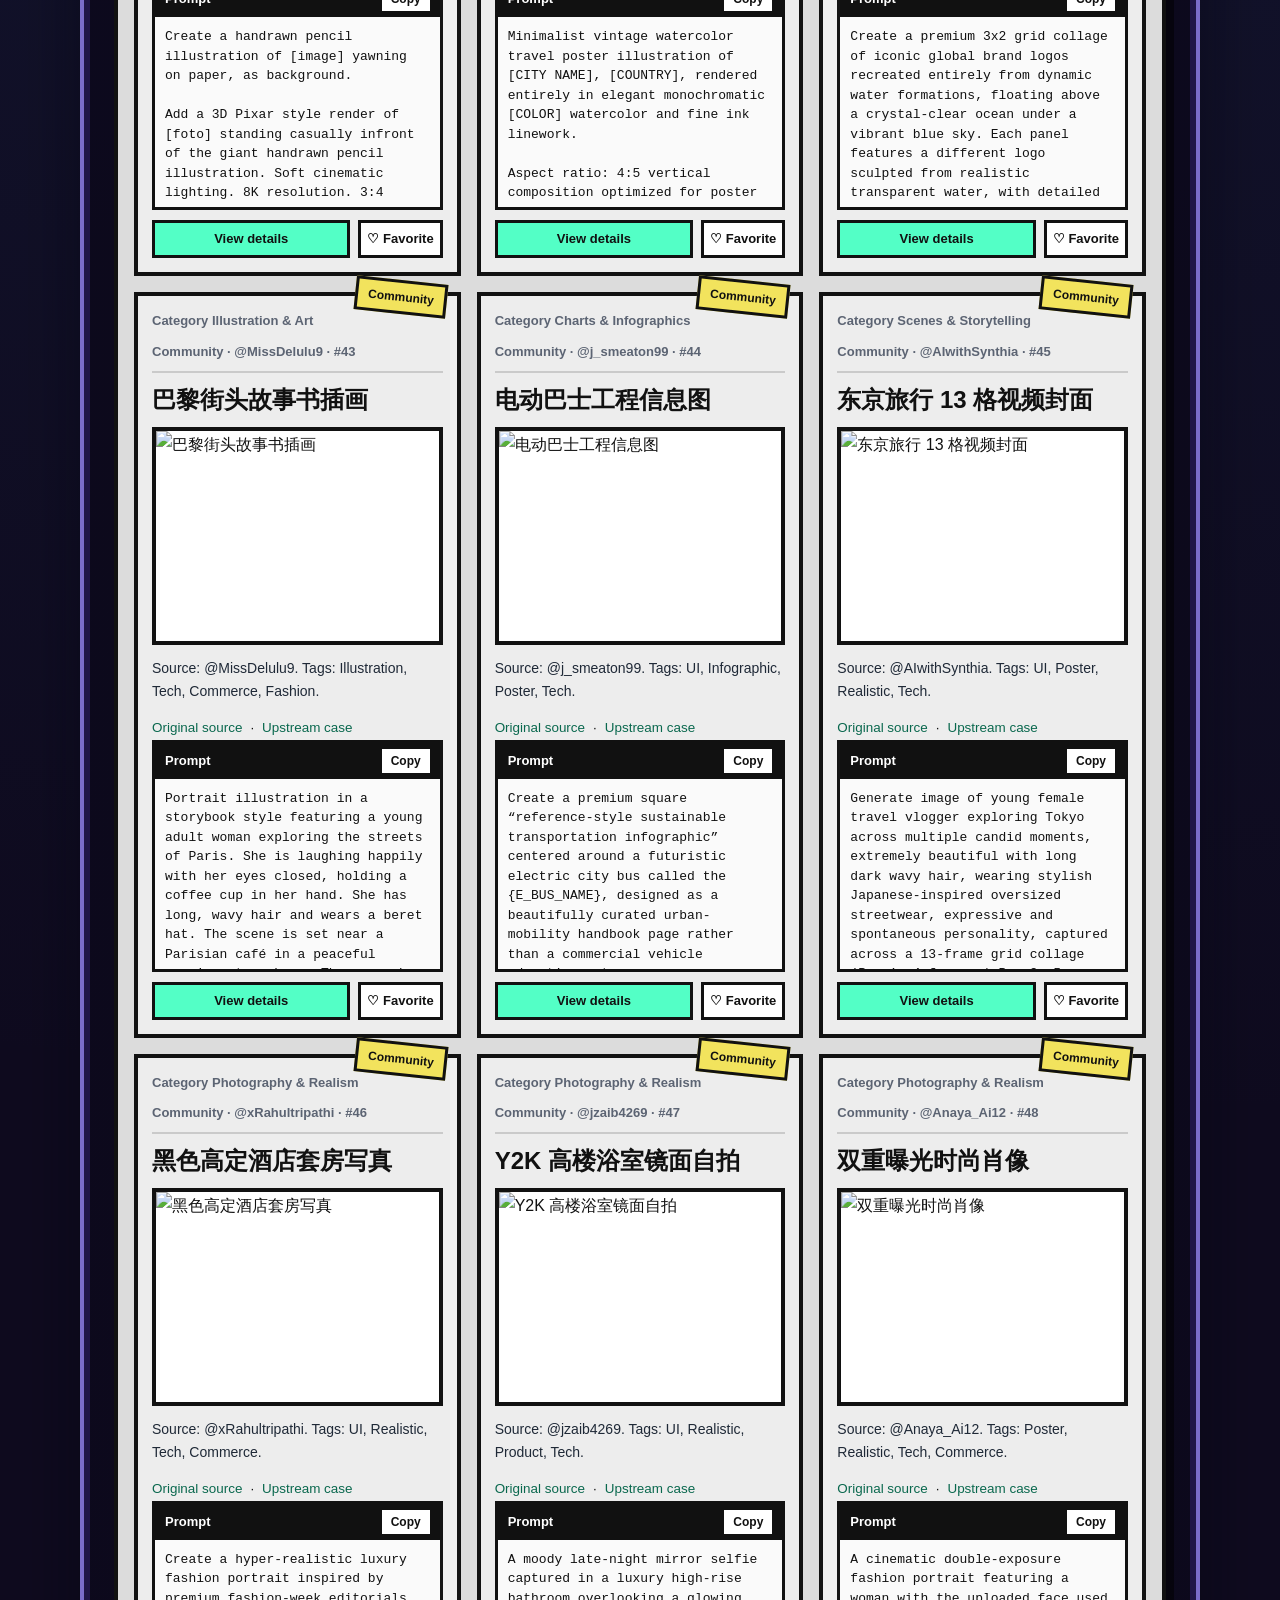
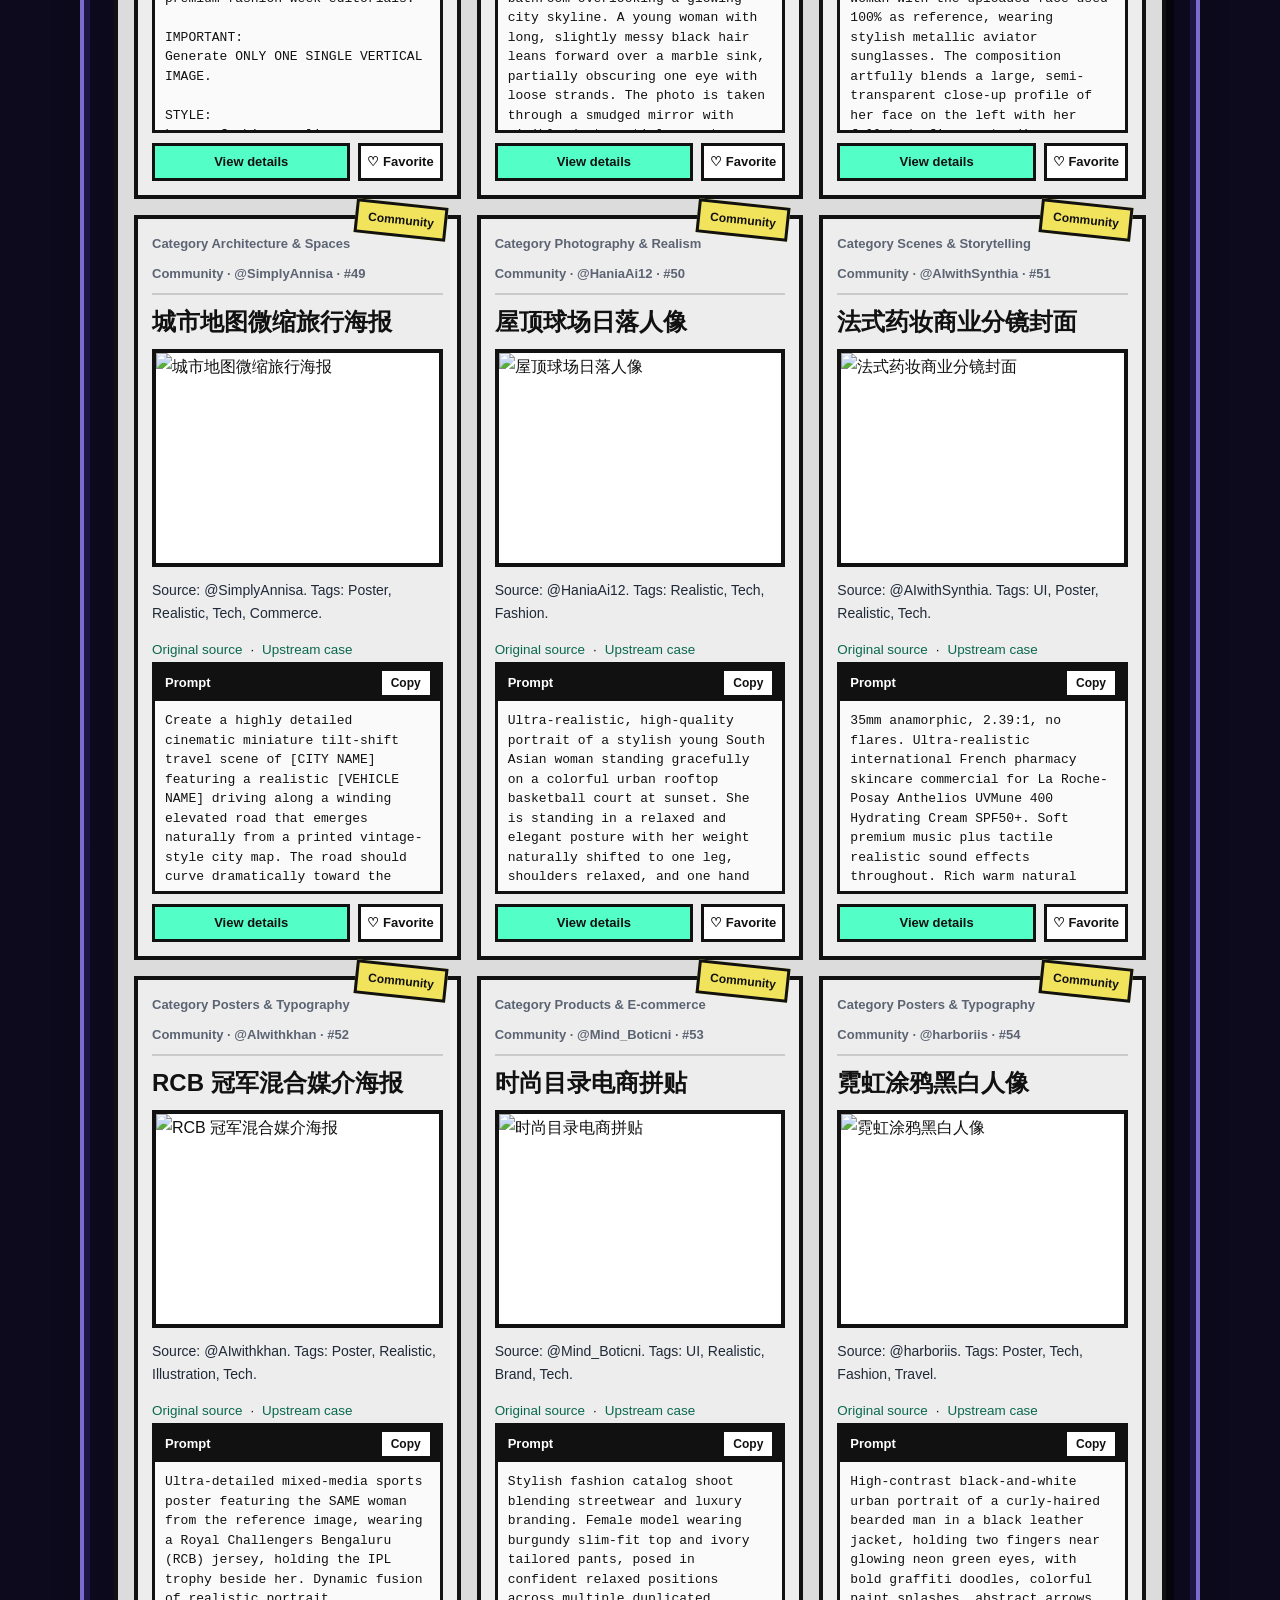
==== commit 969351f4: "perf: defer heavy page resources" ====
--- a/en/index.html
+++ b/en/index.html
@@ -260,7 +260,7 @@
 
             <div class="readme-card">
                 <div class="readme-meta">
-                    <span class="readme-status" id="readme-status">Loading English README.md...</span>
+                    <span class="readme-status" id="readme-status">Loads when you reach this section...</span>
                     <span class="readme-clock" id="readme-clock">Last refresh: --</span>
                     <button class="readme-retry-btn" id="readme-retry-btn" type="button" hidden>Retry</button>
                 </div>
@@ -270,7 +270,7 @@
                     <div class="prompt-filter-buttons" id="prompt-filter-buttons" role="tablist" aria-label="Prompt category filters"></div>
                 </div>
 
-                <div id="readme-loading" class="readme-loading" aria-hidden="true">
+                <div id="readme-loading" class="readme-loading" aria-hidden="true" hidden>
                     <span></span><span></span><span></span>
                 </div>
 
@@ -357,8 +357,6 @@
     <div class="noscript-box">This page needs JavaScript to render the README content. Please open the raw README directly.</div>
 </noscript>
 
-<script src="https://cdn.jsdelivr.net/npm/marked/marked.min.js" defer></script>
-<script src="https://cdn.jsdelivr.net/npm/dompurify@3.1.6/dist/purify.min.js" defer></script>
 <script>
 (function () {
     const NAV_ACTIVE_CLASS = 'is-active';
@@ -417,6 +415,26 @@
     const PAGE_LOCALE = 'en';
     const CASE_LIBRARY_URL = '../data/case-library.json';
 
+    function deferSectionLoad(sectionId, loader) {
+        const section = document.getElementById(sectionId);
+        let loaded = false;
+        const loadOnce = () => {
+            if (loaded) return;
+            loaded = true;
+            loader();
+        };
+        if (!section || !('IntersectionObserver' in window)) {
+            window.setTimeout(loadOnce, 0);
+            return;
+        }
+        const observer = new IntersectionObserver((entries) => {
+            if (!entries.some((entry) => entry.isIntersecting)) return;
+            observer.disconnect();
+            loadOnce();
+        }, { rootMargin: '160px 0px' });
+        observer.observe(section);
+    }
+
 
     function normalizeCategoryName(text) {
         return (text || '').replace(/^\d+(?:\.\d+)?\s*/, '').trim() || 'Uncategorized';
@@ -1032,7 +1050,7 @@
         const candidates = [CASE_LIBRARY_URL, rawUrl];
         for (const url of candidates) {
             try {
-                const response = await fetch(url, { cache: 'no-store' });
+                const response = await fetch(url, { cache: 'default' });
                 if (!response.ok) throw new Error(String(response.status));
                 const payload = await response.json();
                 if (payload.schemaVersion !== '1.0.0') throw new Error('unsupported schema');
@@ -1179,7 +1197,7 @@
             let lastError = null;
             for (const url of candidates) {
                 try {
-                    const response = await fetch(url, { cache: 'no-store' });
+                    const response = await fetch(url, { cache: 'default' });
                     if (!response.ok) throw new Error(String(response.status));
                     markdown = await response.text();
                     if (readmeRawLinkEl) readmeRawLinkEl.href = url;
@@ -1247,7 +1265,7 @@
         setupBackToTop();
         if (readmeRetryBtnEl) readmeRetryBtnEl.addEventListener('click', () => loadReadme());
         loadCaseLibrary();
-        loadReadme();
+        deferSectionLoad('readme', loadReadme);
     }
 
     if (document.readyState === 'loading') {
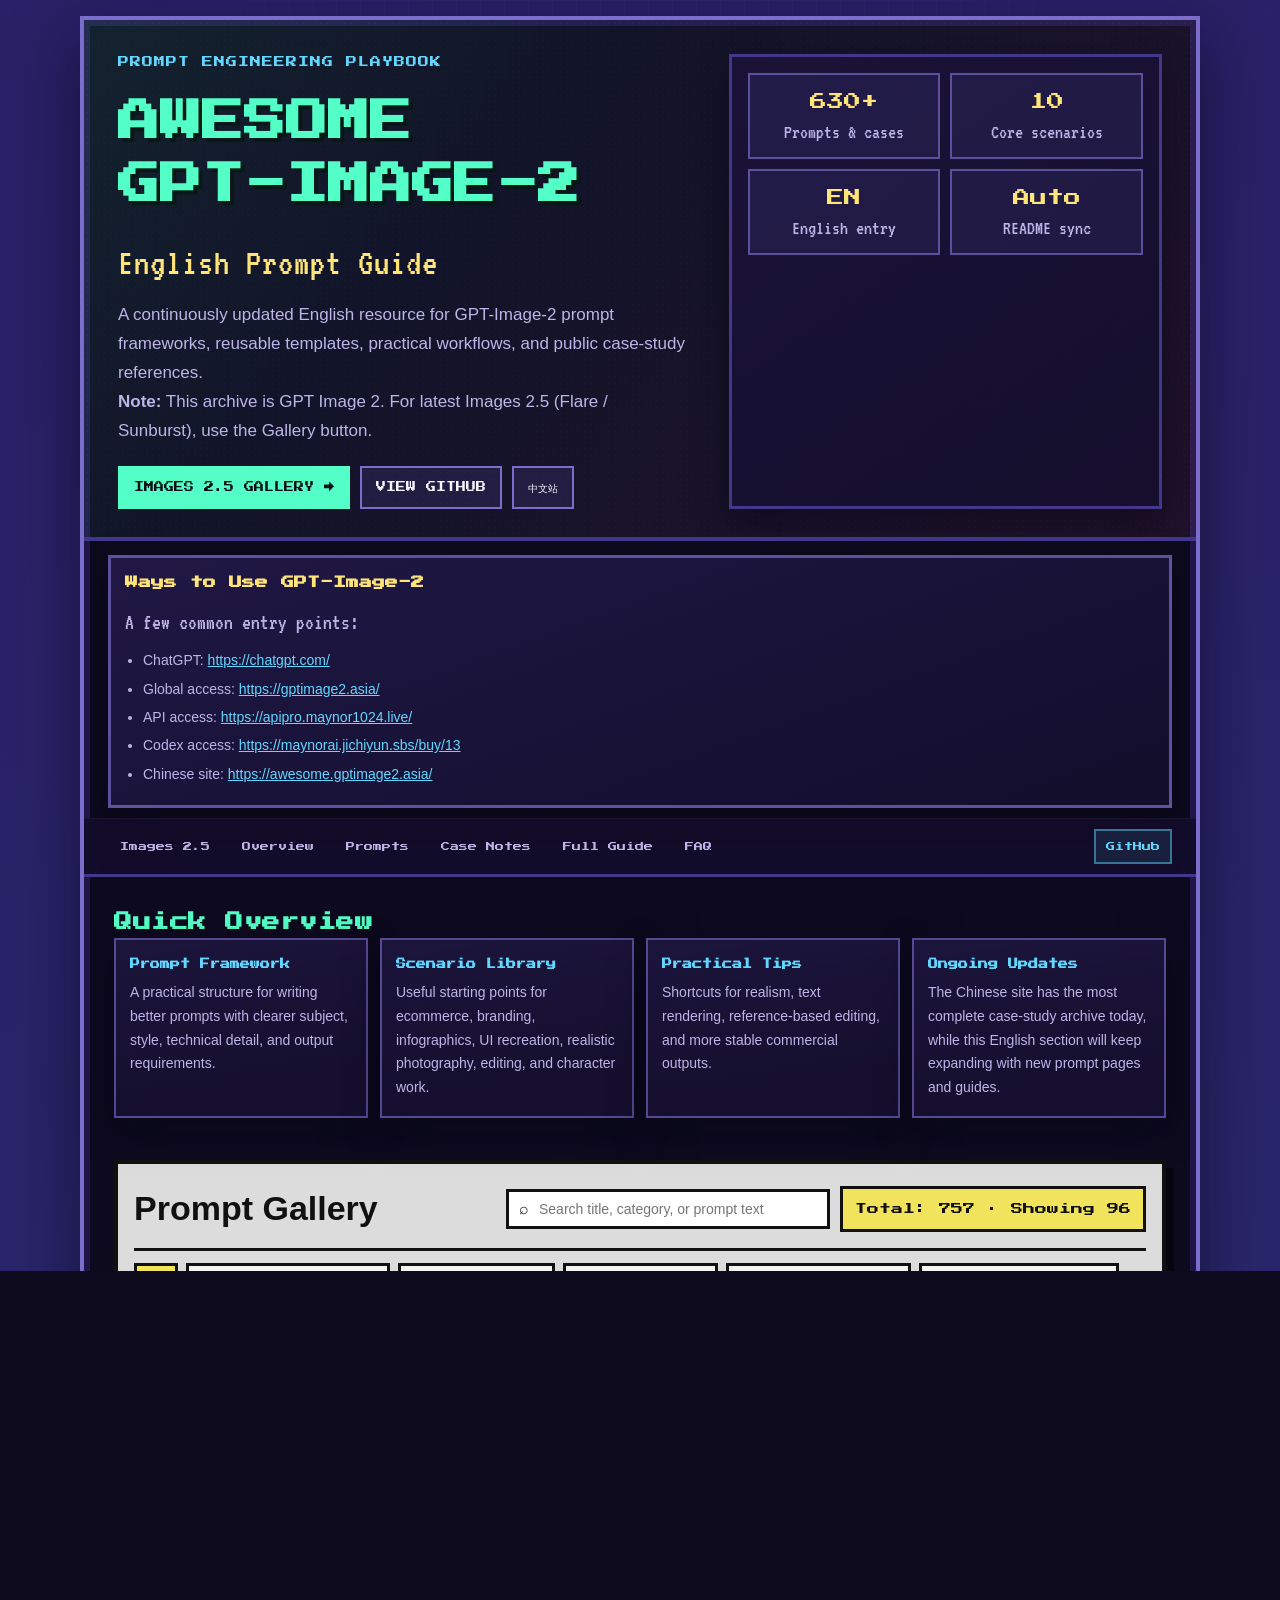
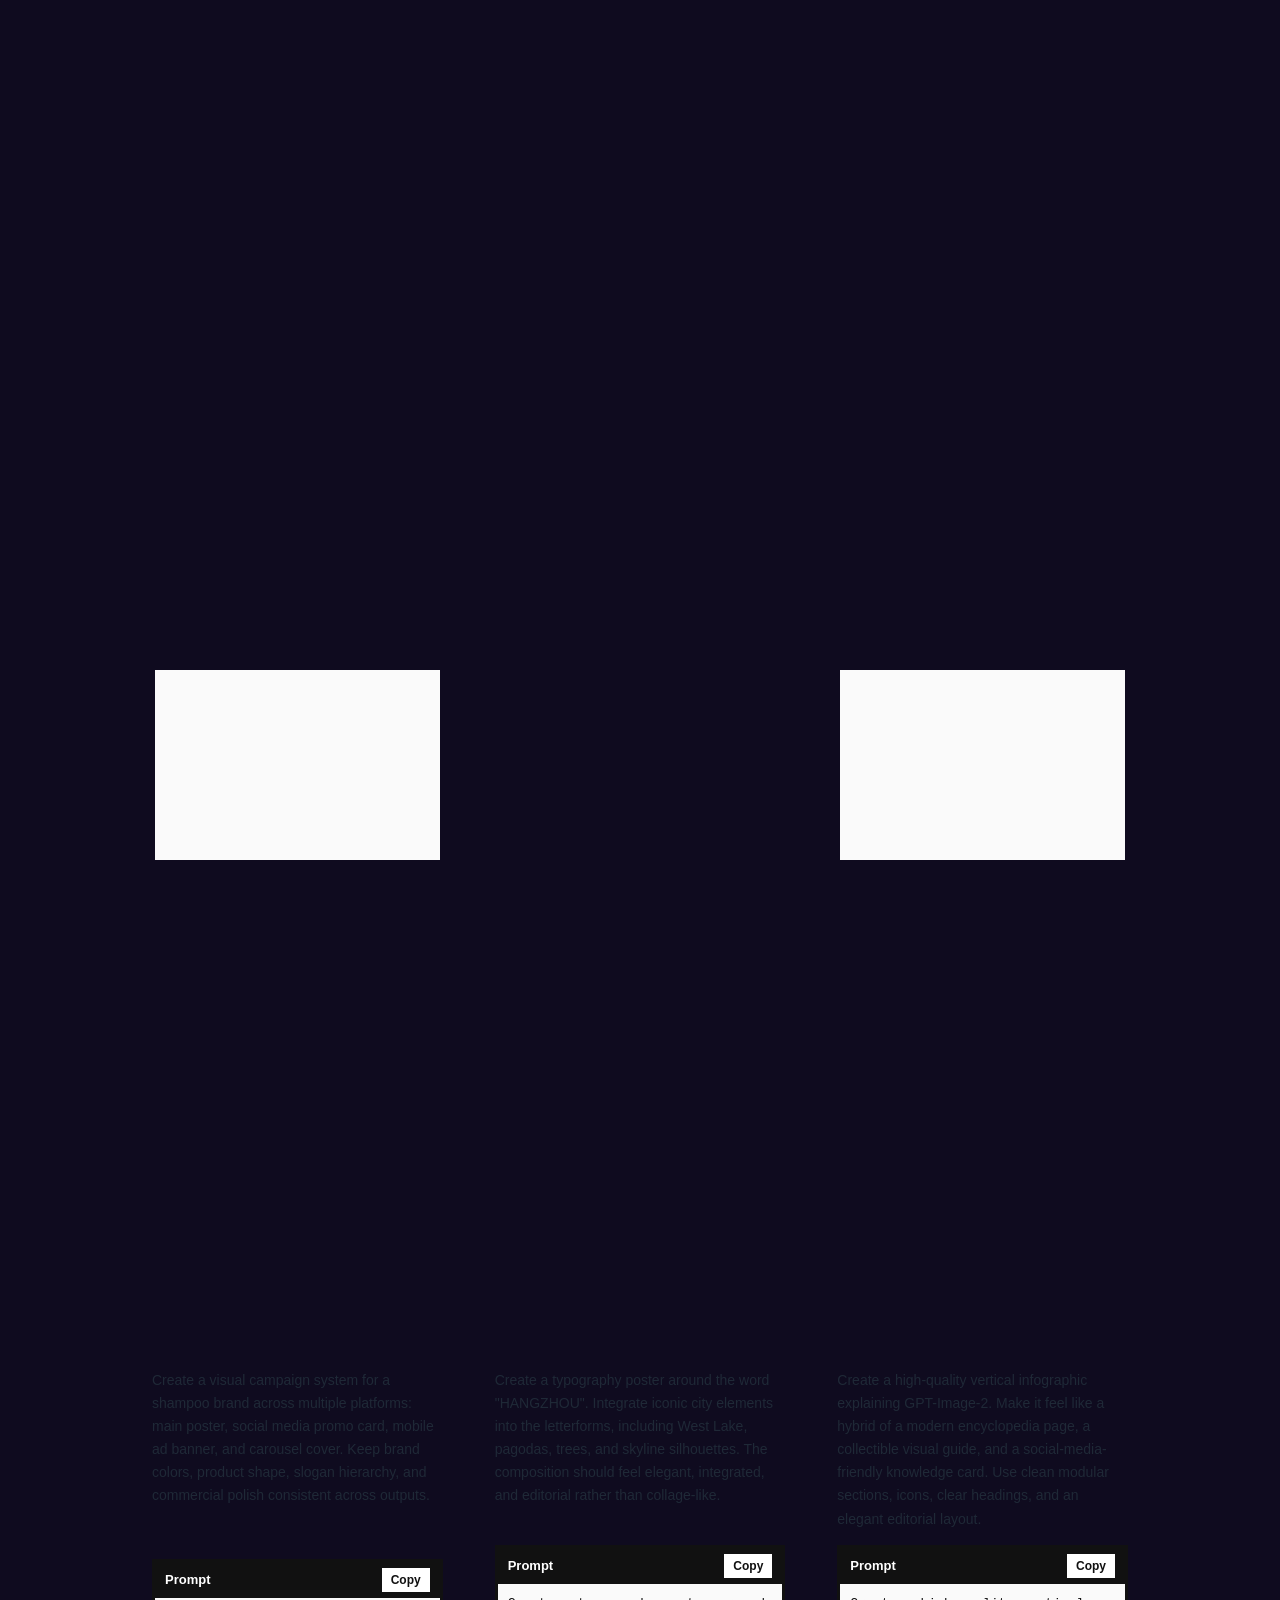
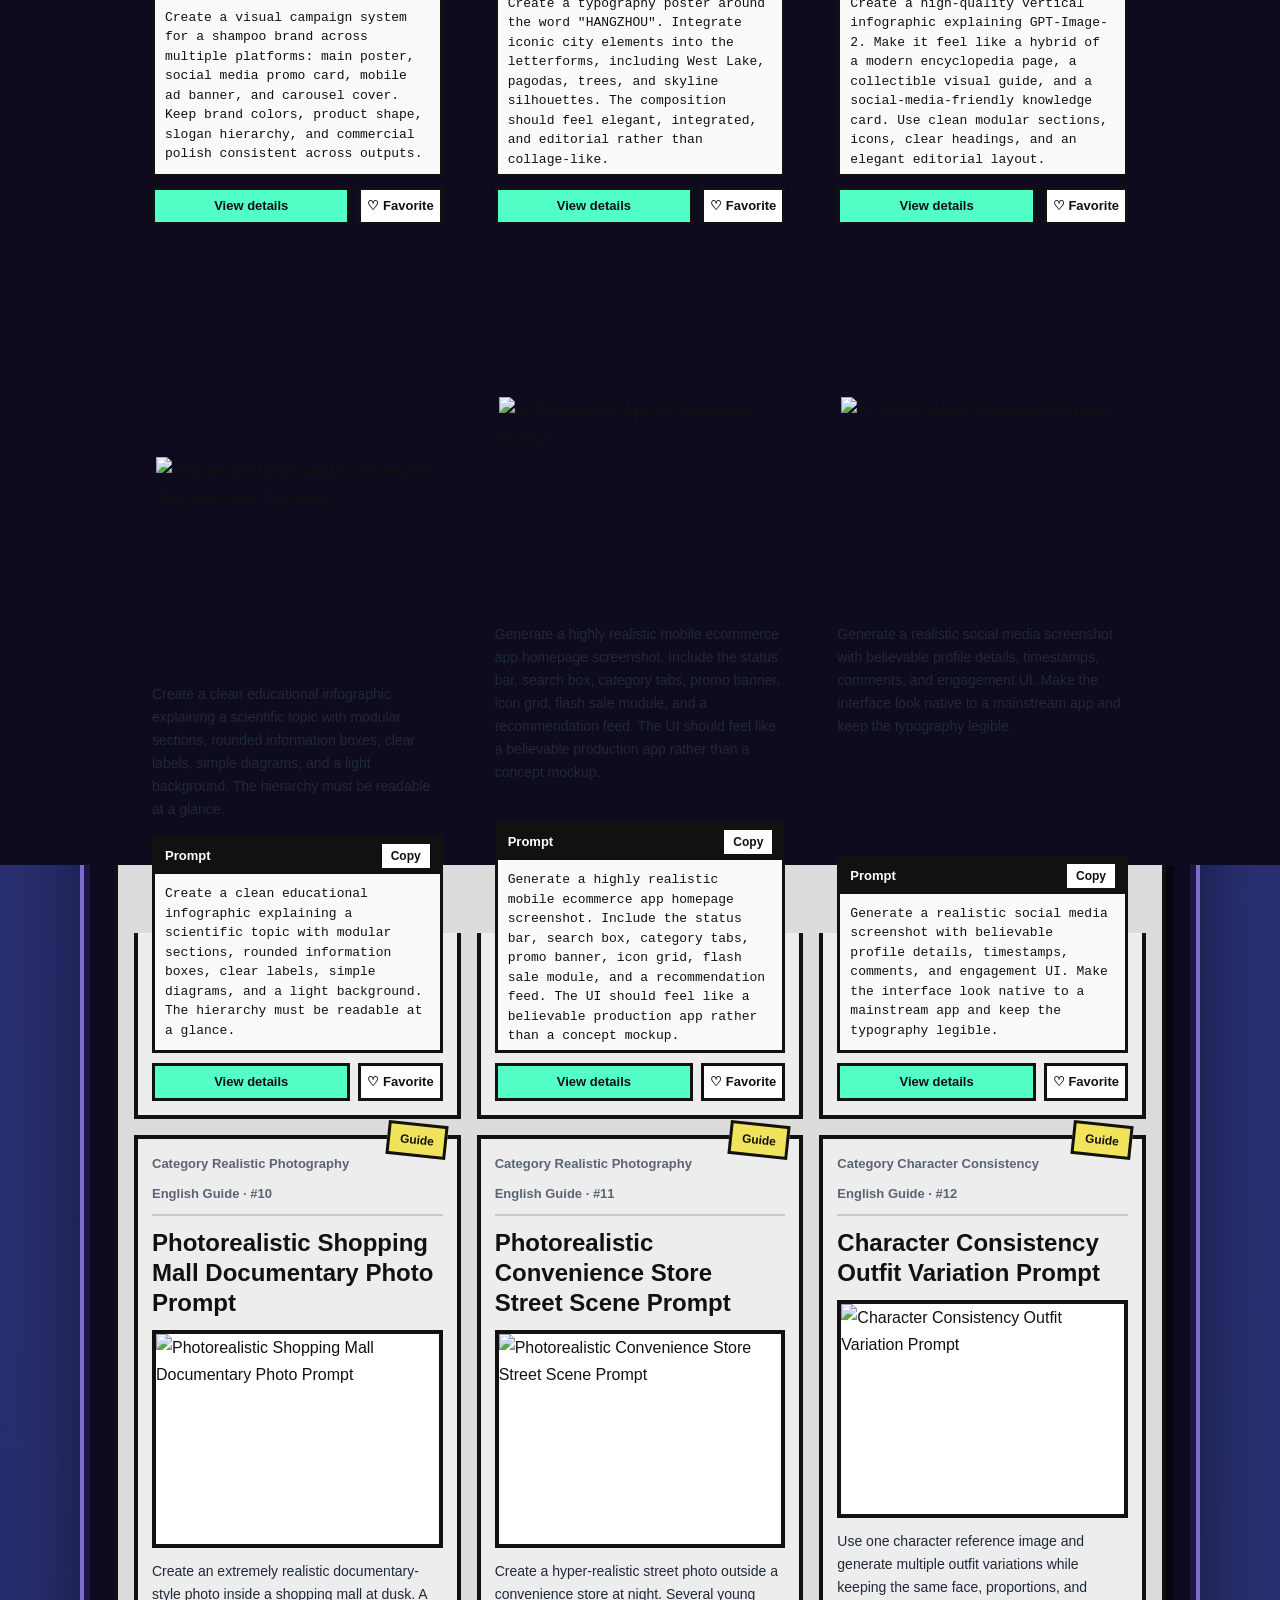
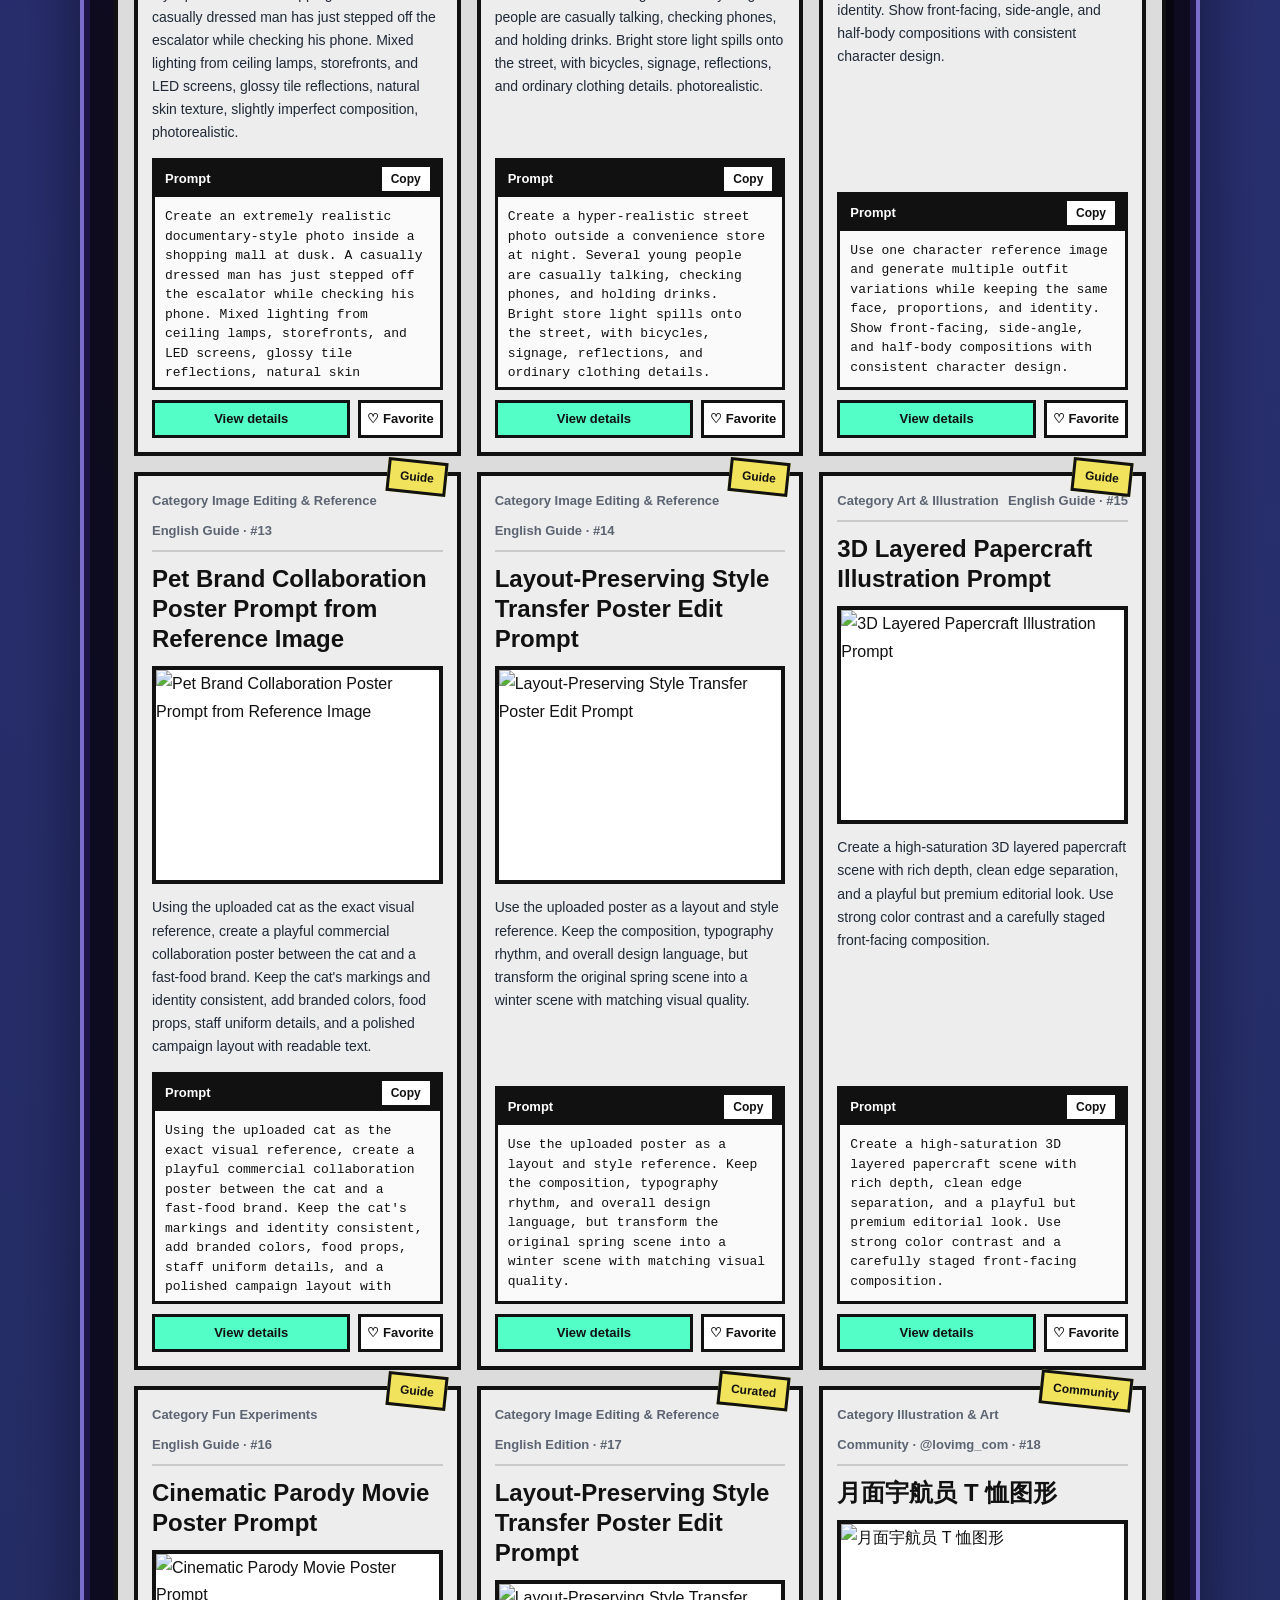
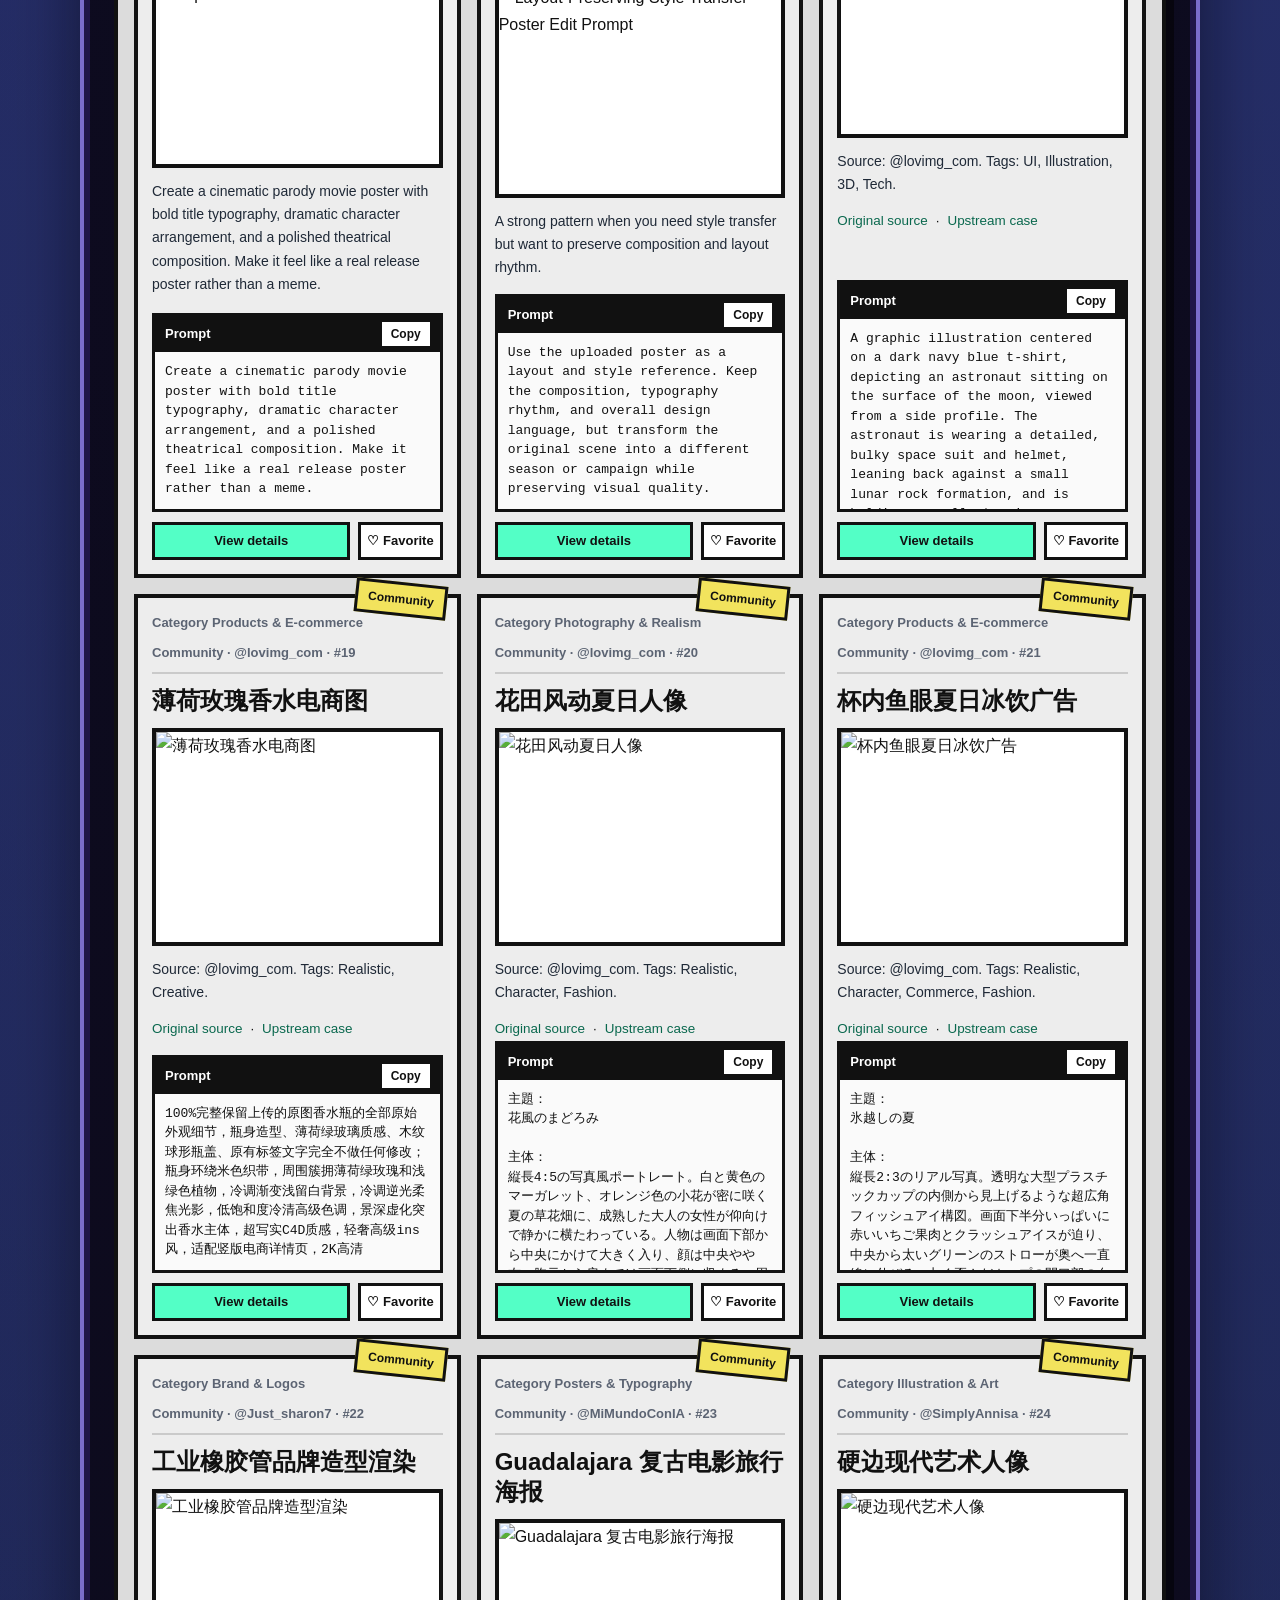
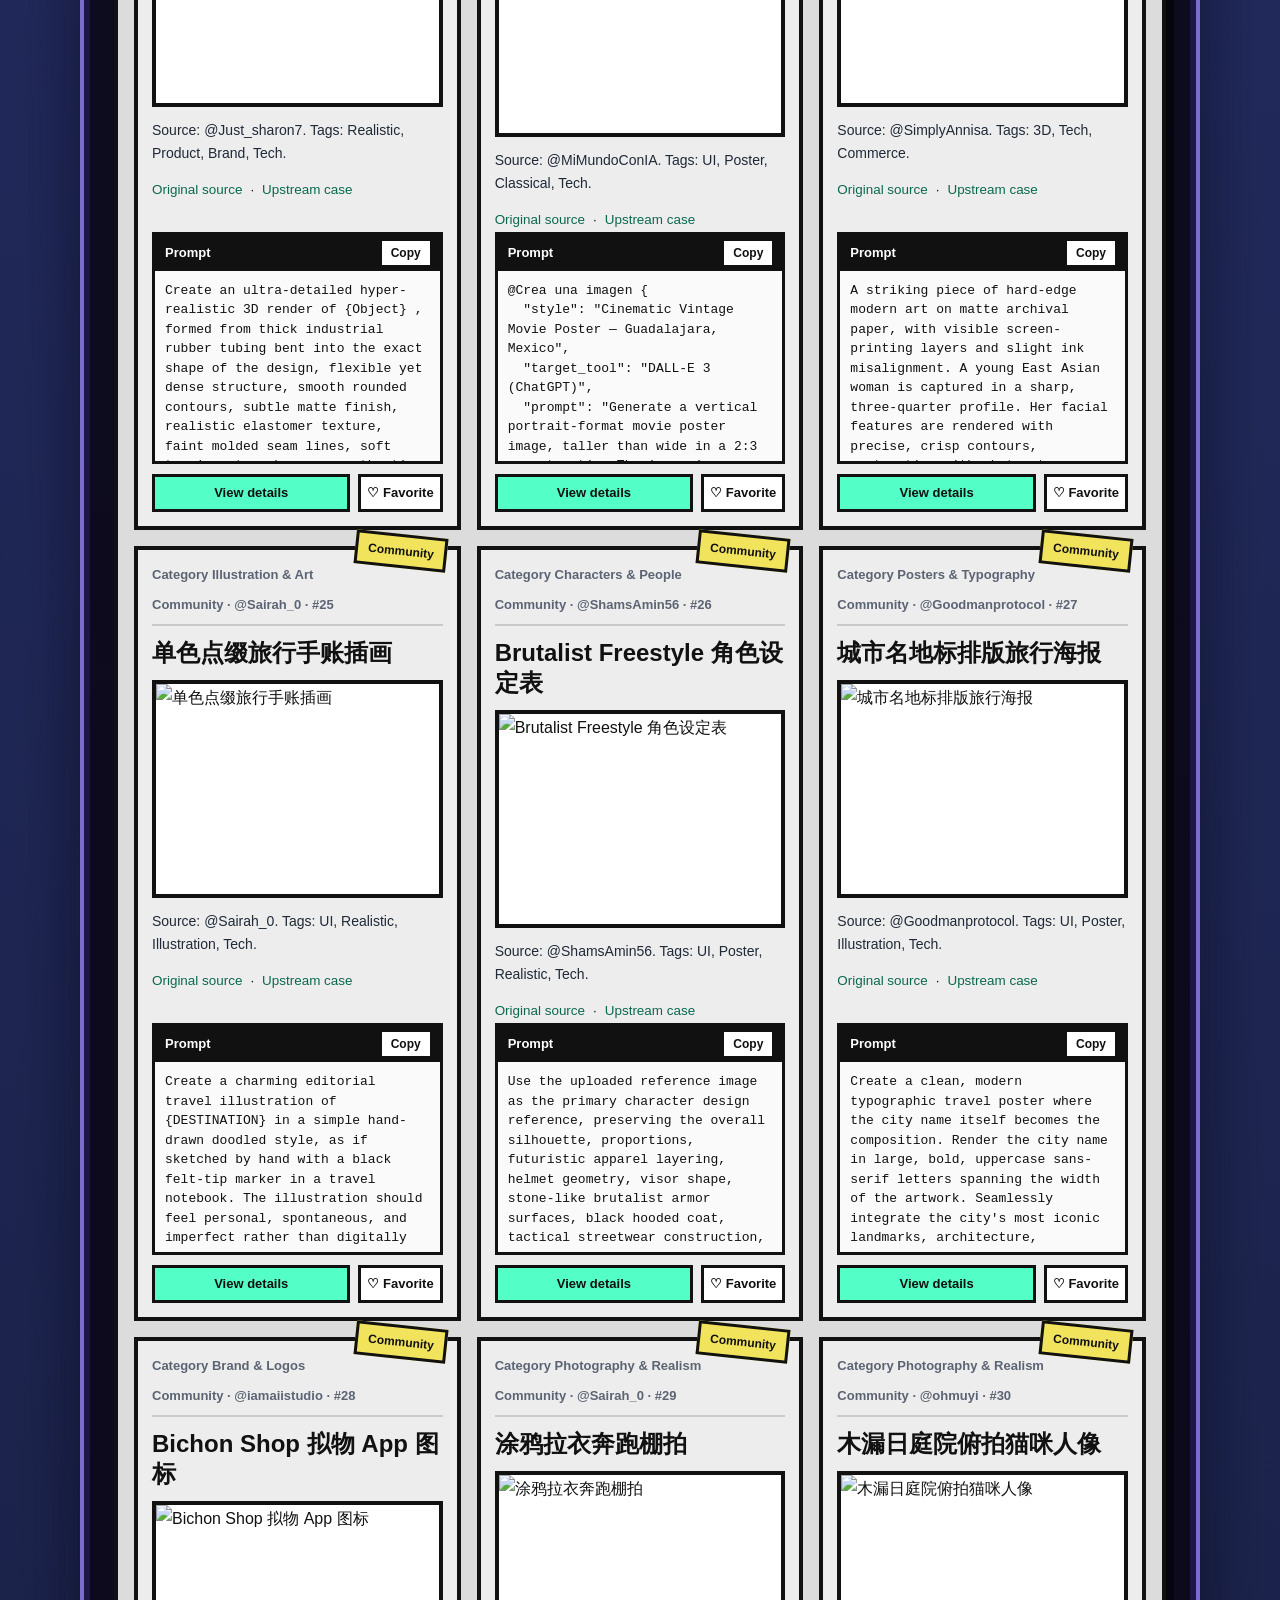
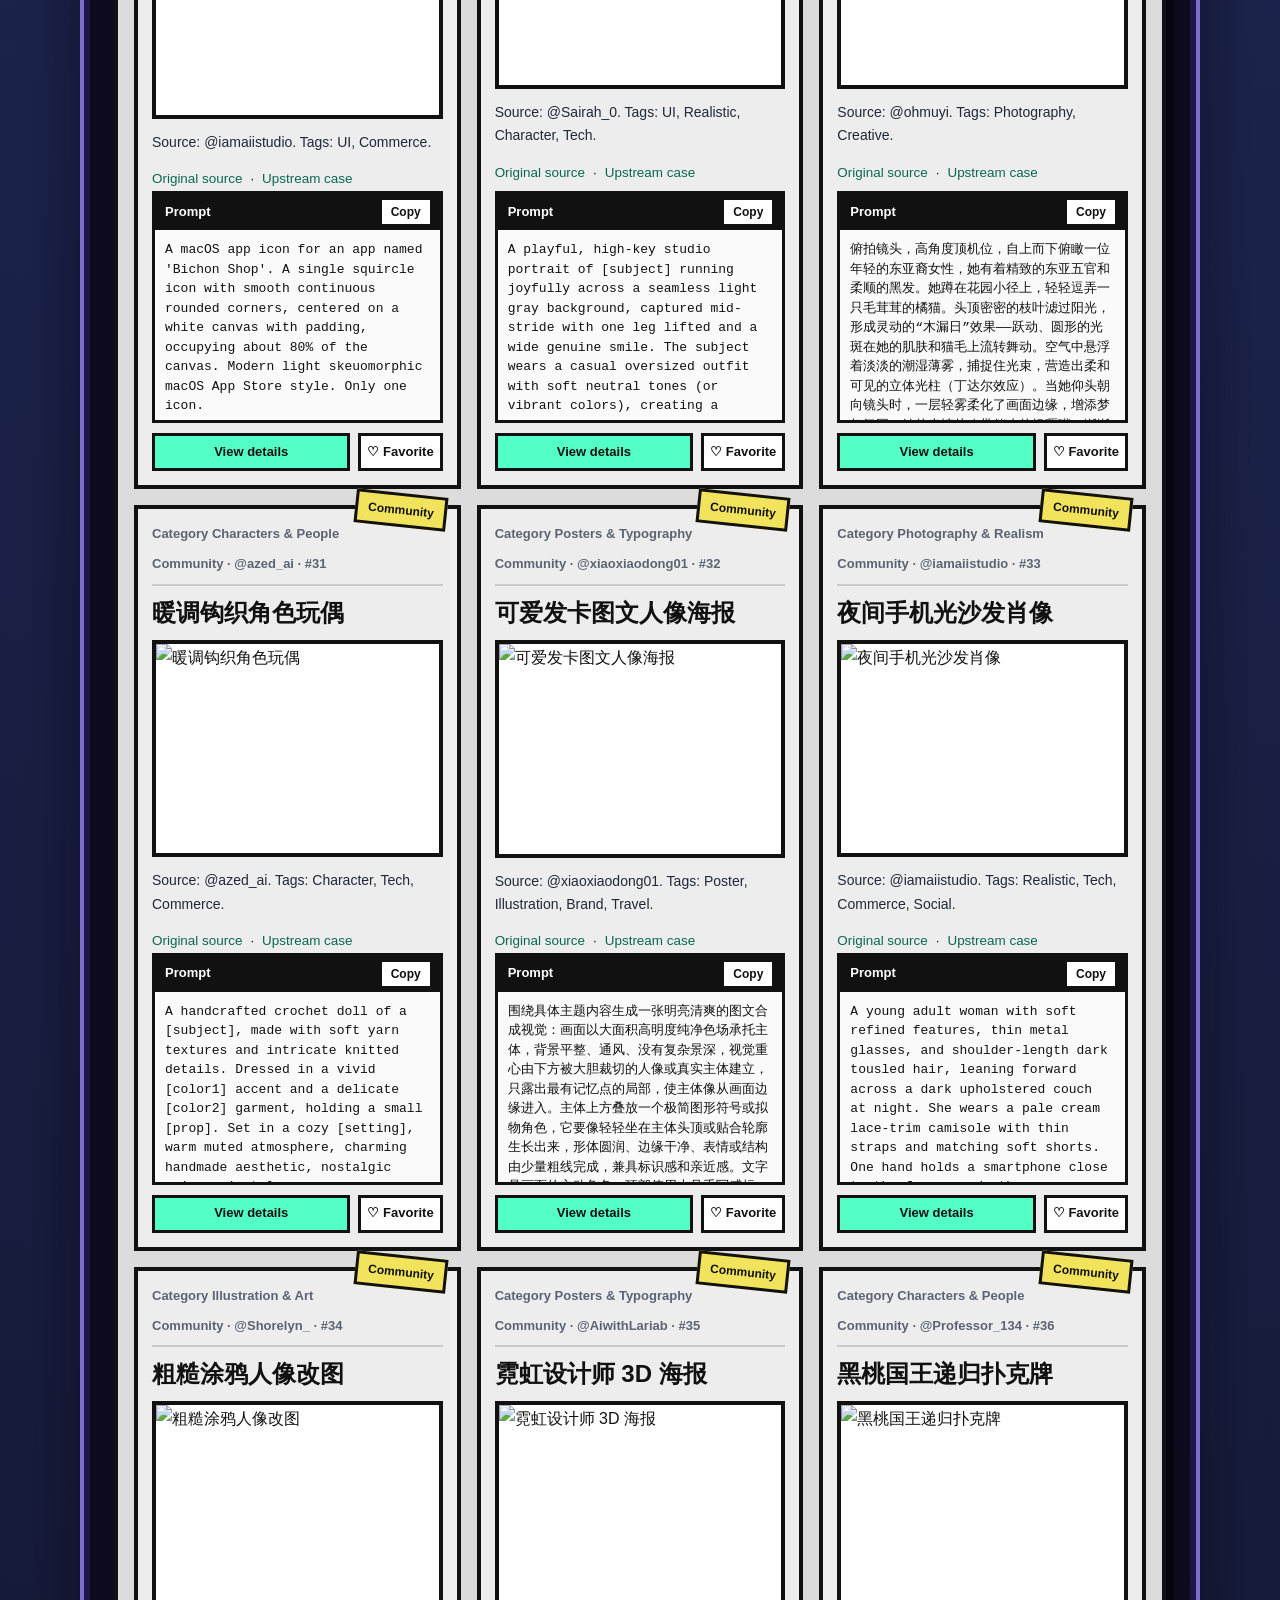
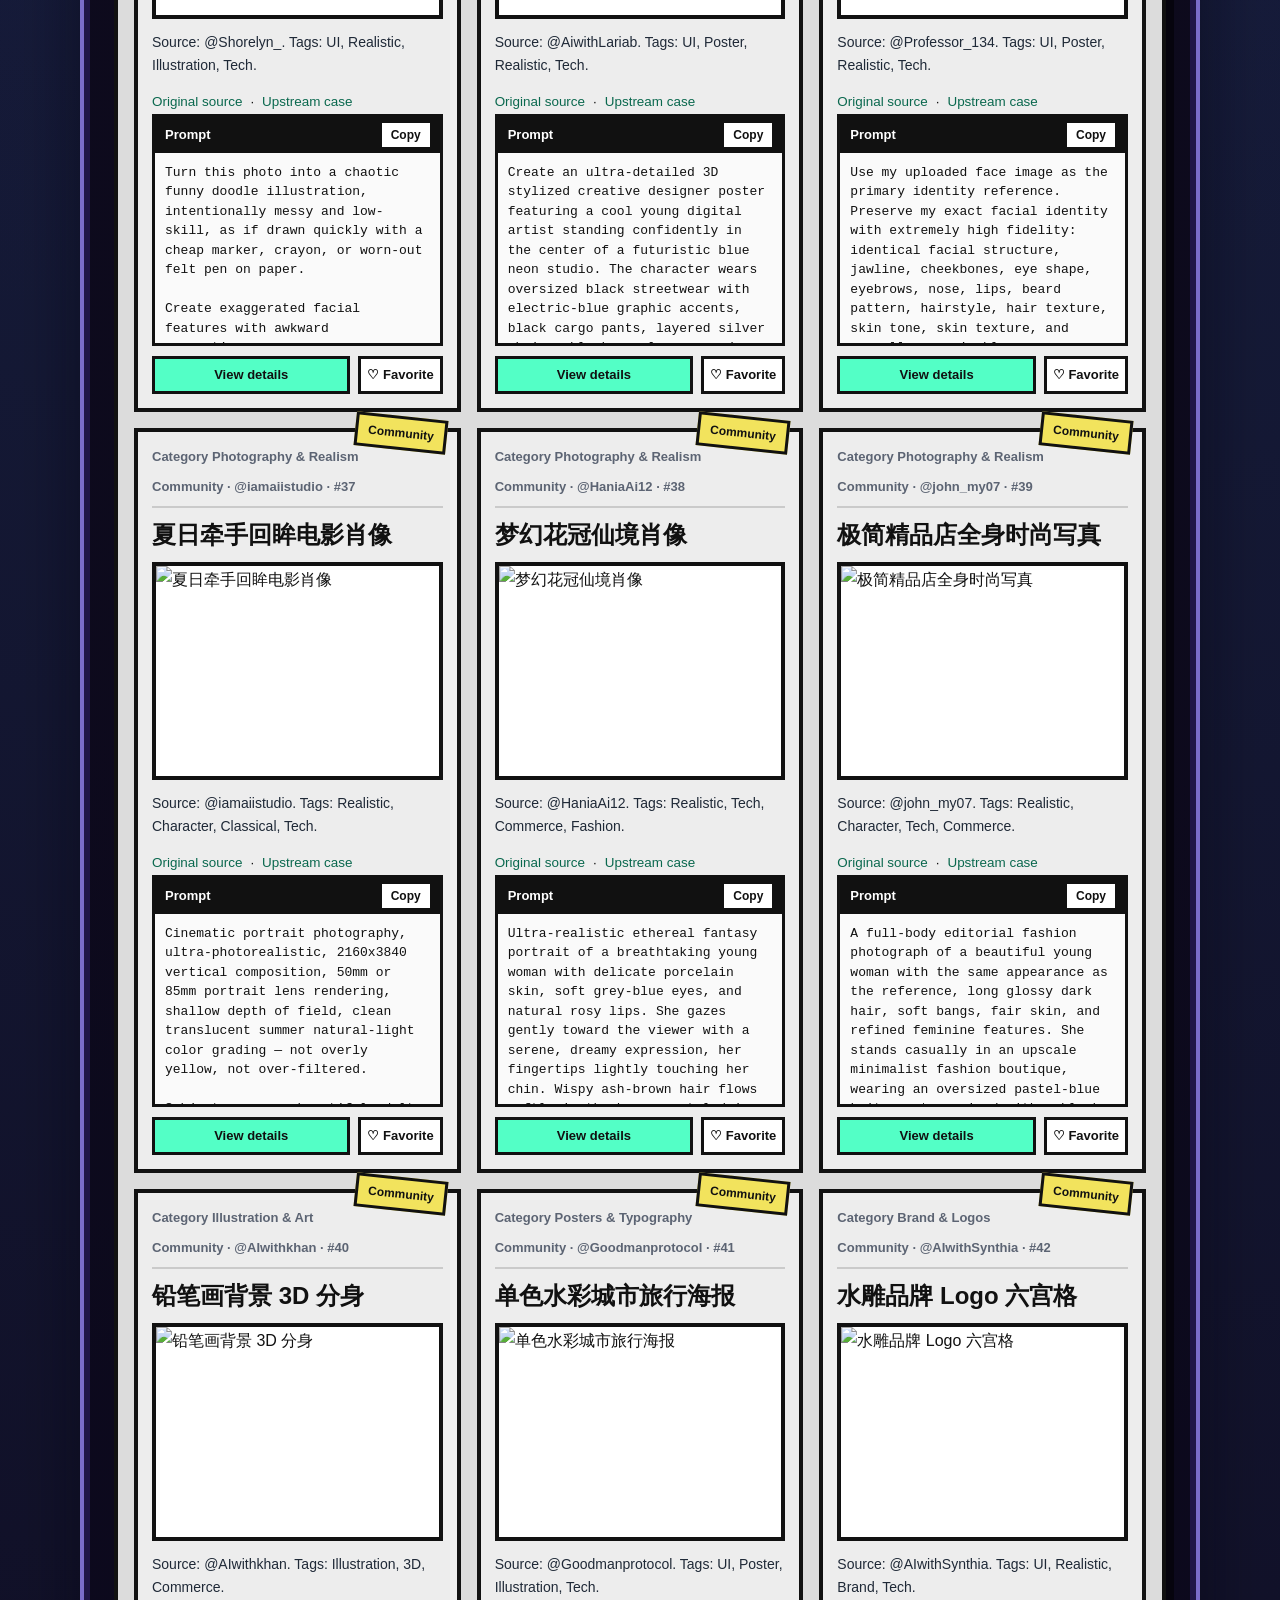
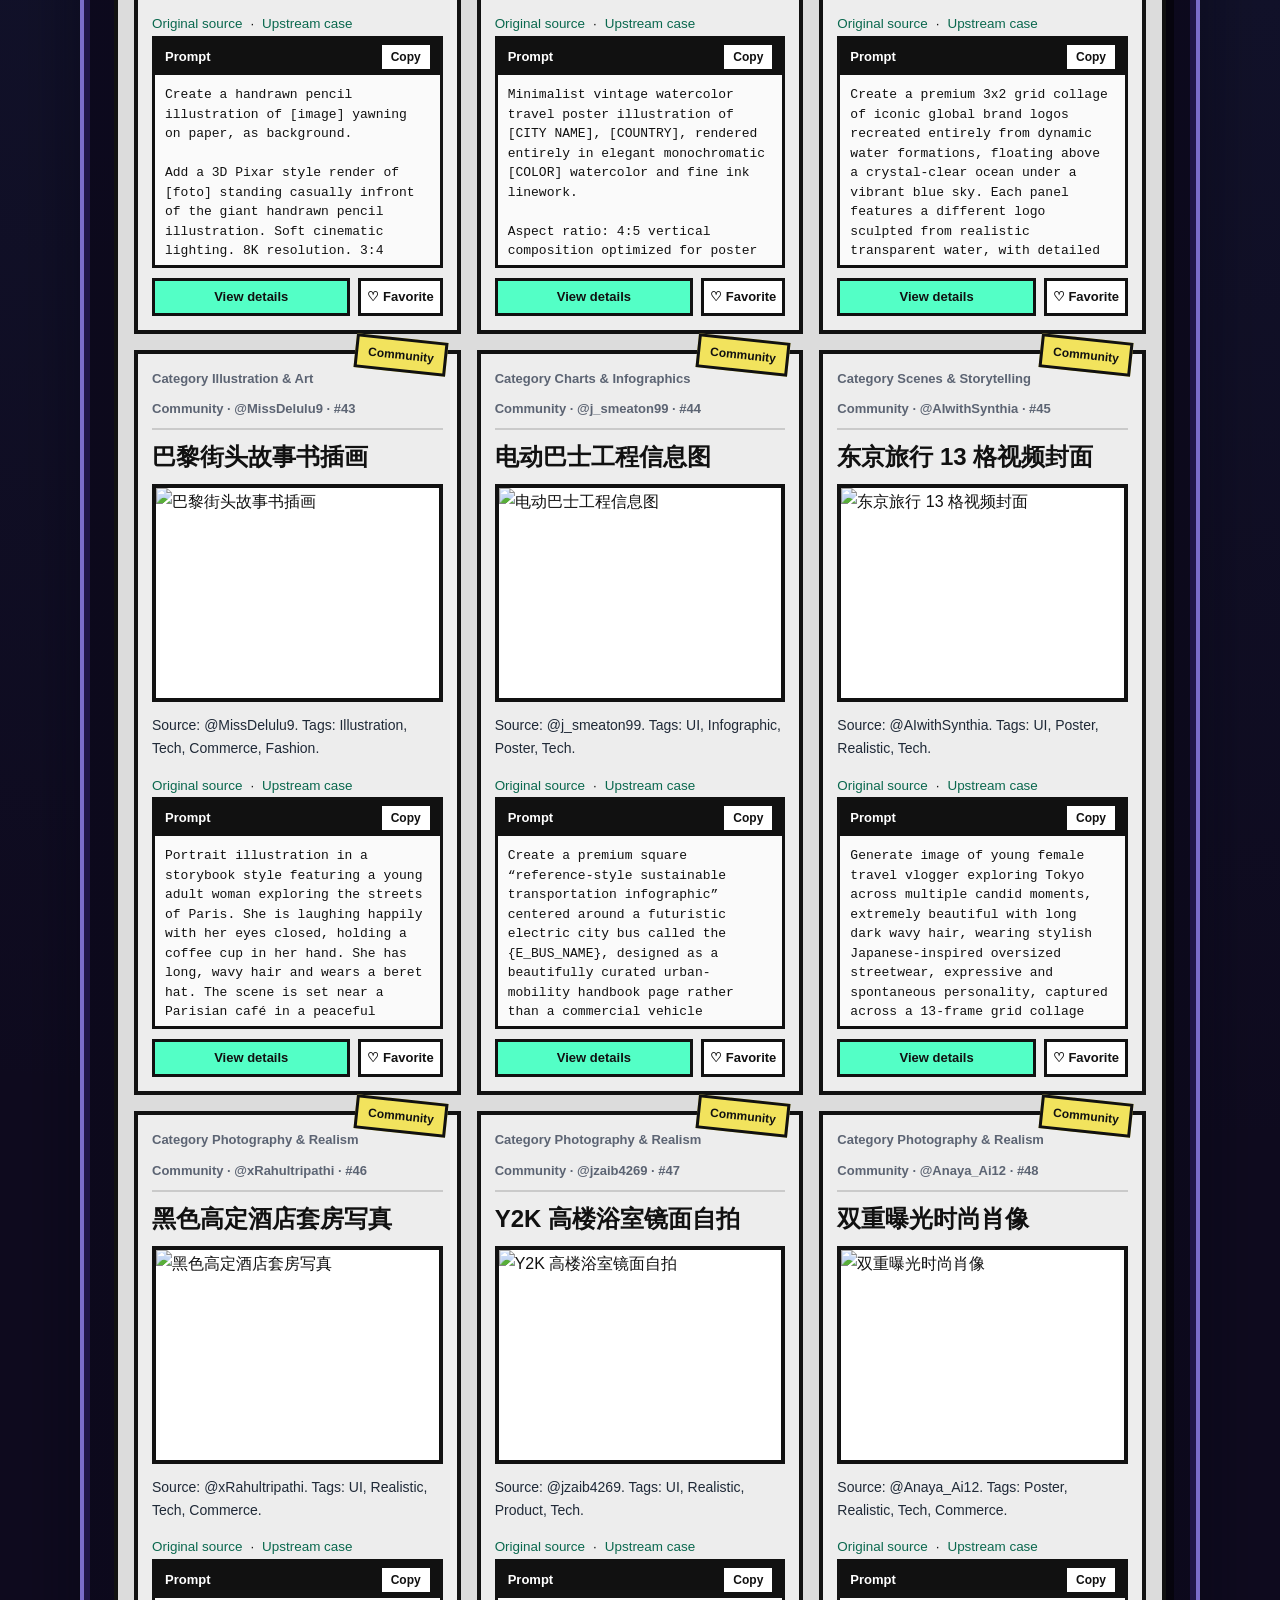
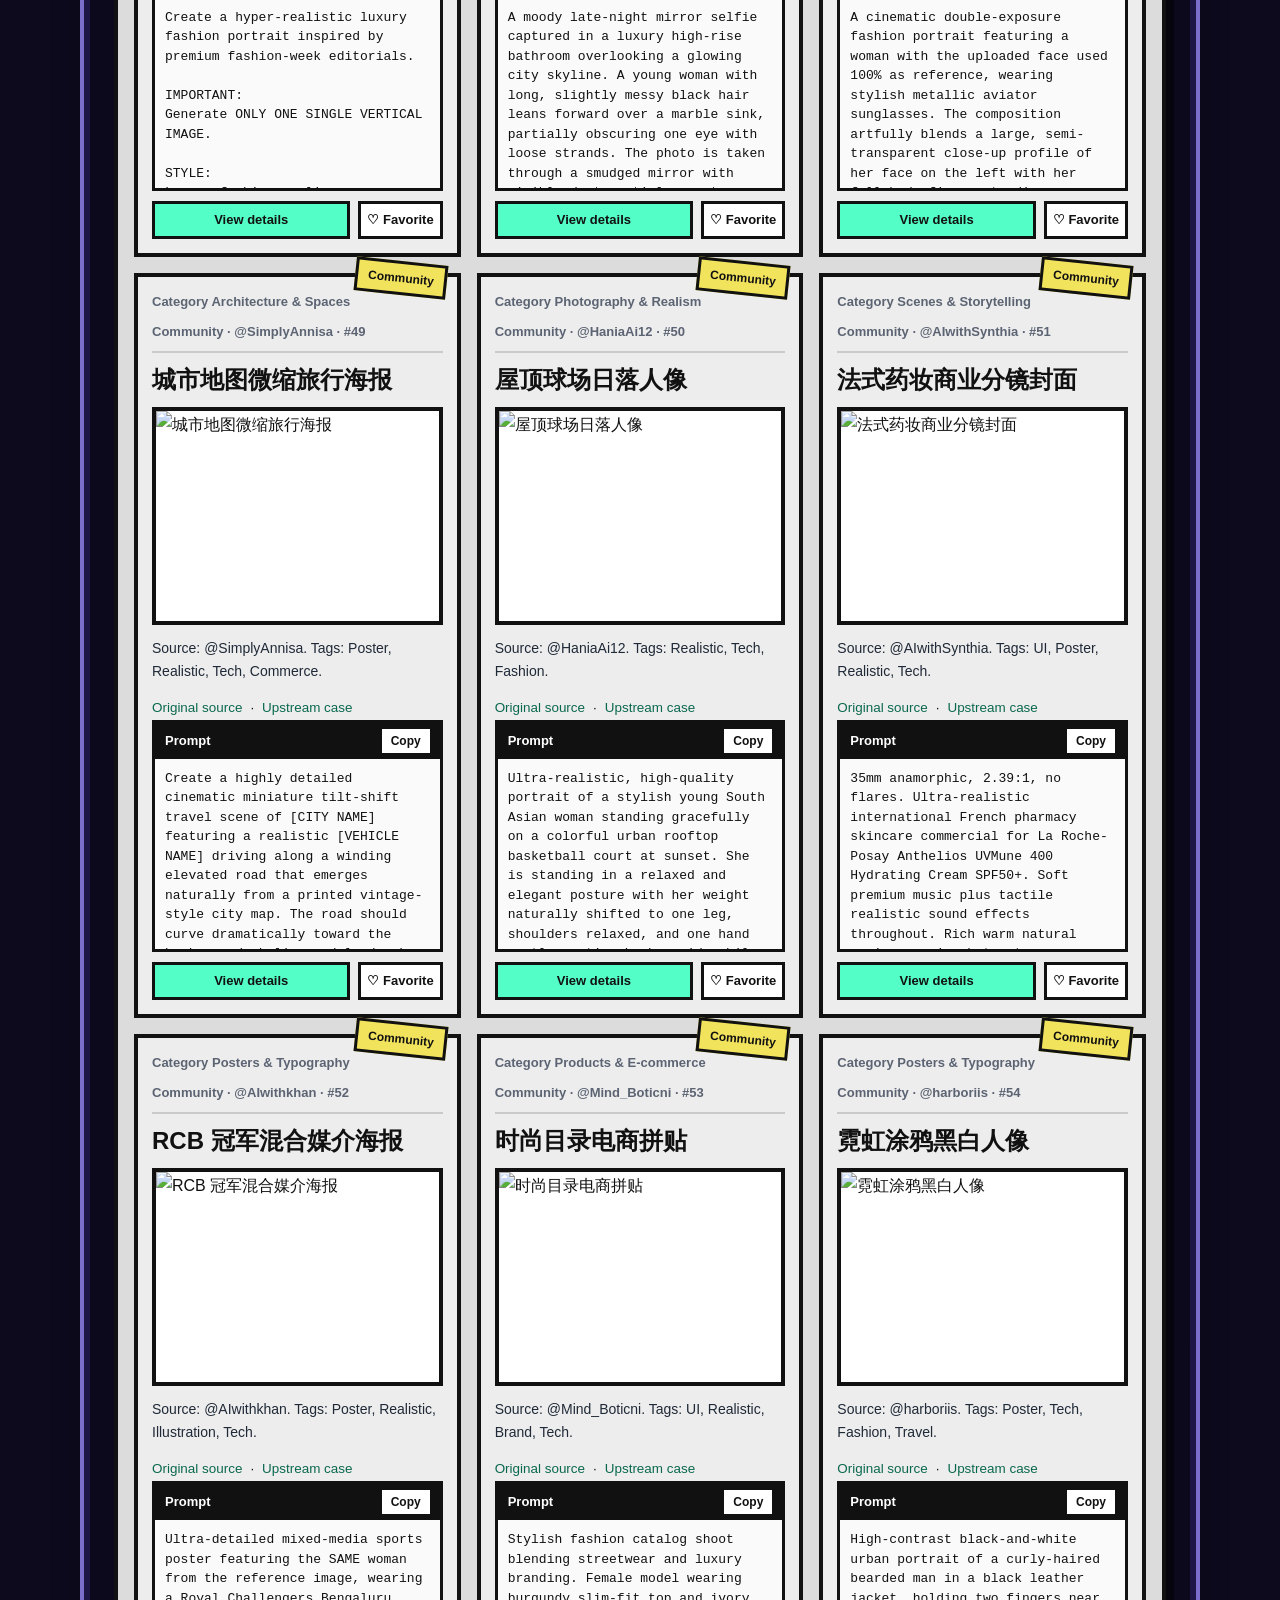
==== commit 94936488: "docs: point entryways to Images 2.5 gallery and China guide Surface awesome-gpt-image2.5 + gptimage2" ====
--- a/en/index.html
+++ b/en/index.html
@@ -61,8 +61,9 @@
                 <h1 class="hero-title">AWESOME<br>GPT-IMAGE-2</h1>
                 <p class="hero-subtitle">English Prompt Guide</p>
                 <p class="hero-desc">A continuously updated English resource for GPT-Image-2 prompt frameworks, reusable templates, practical workflows, and public case-study references.</p>
+                <p class="hero-desc"><strong>Note:</strong> This archive is GPT Image 2. For latest Images 2.5 (Flare / Sunburst), use the Gallery button.</p>
                 <div class="hero-actions">
-                    <a href="#readme" class="btn btn-primary">Start Reading</a>
+                    <a href="https://xianyu110.github.io/awesome-gpt-image2.5/" class="btn btn-primary" target="_blank" rel="noreferrer">Images 2.5 Gallery →</a>
                     <a href="https://github.com/xianyu110/awesome-gptimage2" class="btn btn-ghost" target="_blank" rel="noreferrer">View GitHub</a>
                     <a href="/" class="btn btn-ghost">中文站</a>
                 </div>
@@ -107,6 +108,7 @@
 
     <nav class="top-nav" aria-label="Main navigation">
         <div class="nav-track">
+            <a href="https://xianyu110.github.io/awesome-gpt-image2.5/" class="nav-link" target="_blank" rel="noreferrer">Images 2.5</a>
             <a href="#overview" class="nav-link">Overview</a>
             <a href="#prompt-gallery" class="nav-link">Prompts</a>
             <a href="#case-study" class="nav-link">Case Notes</a>
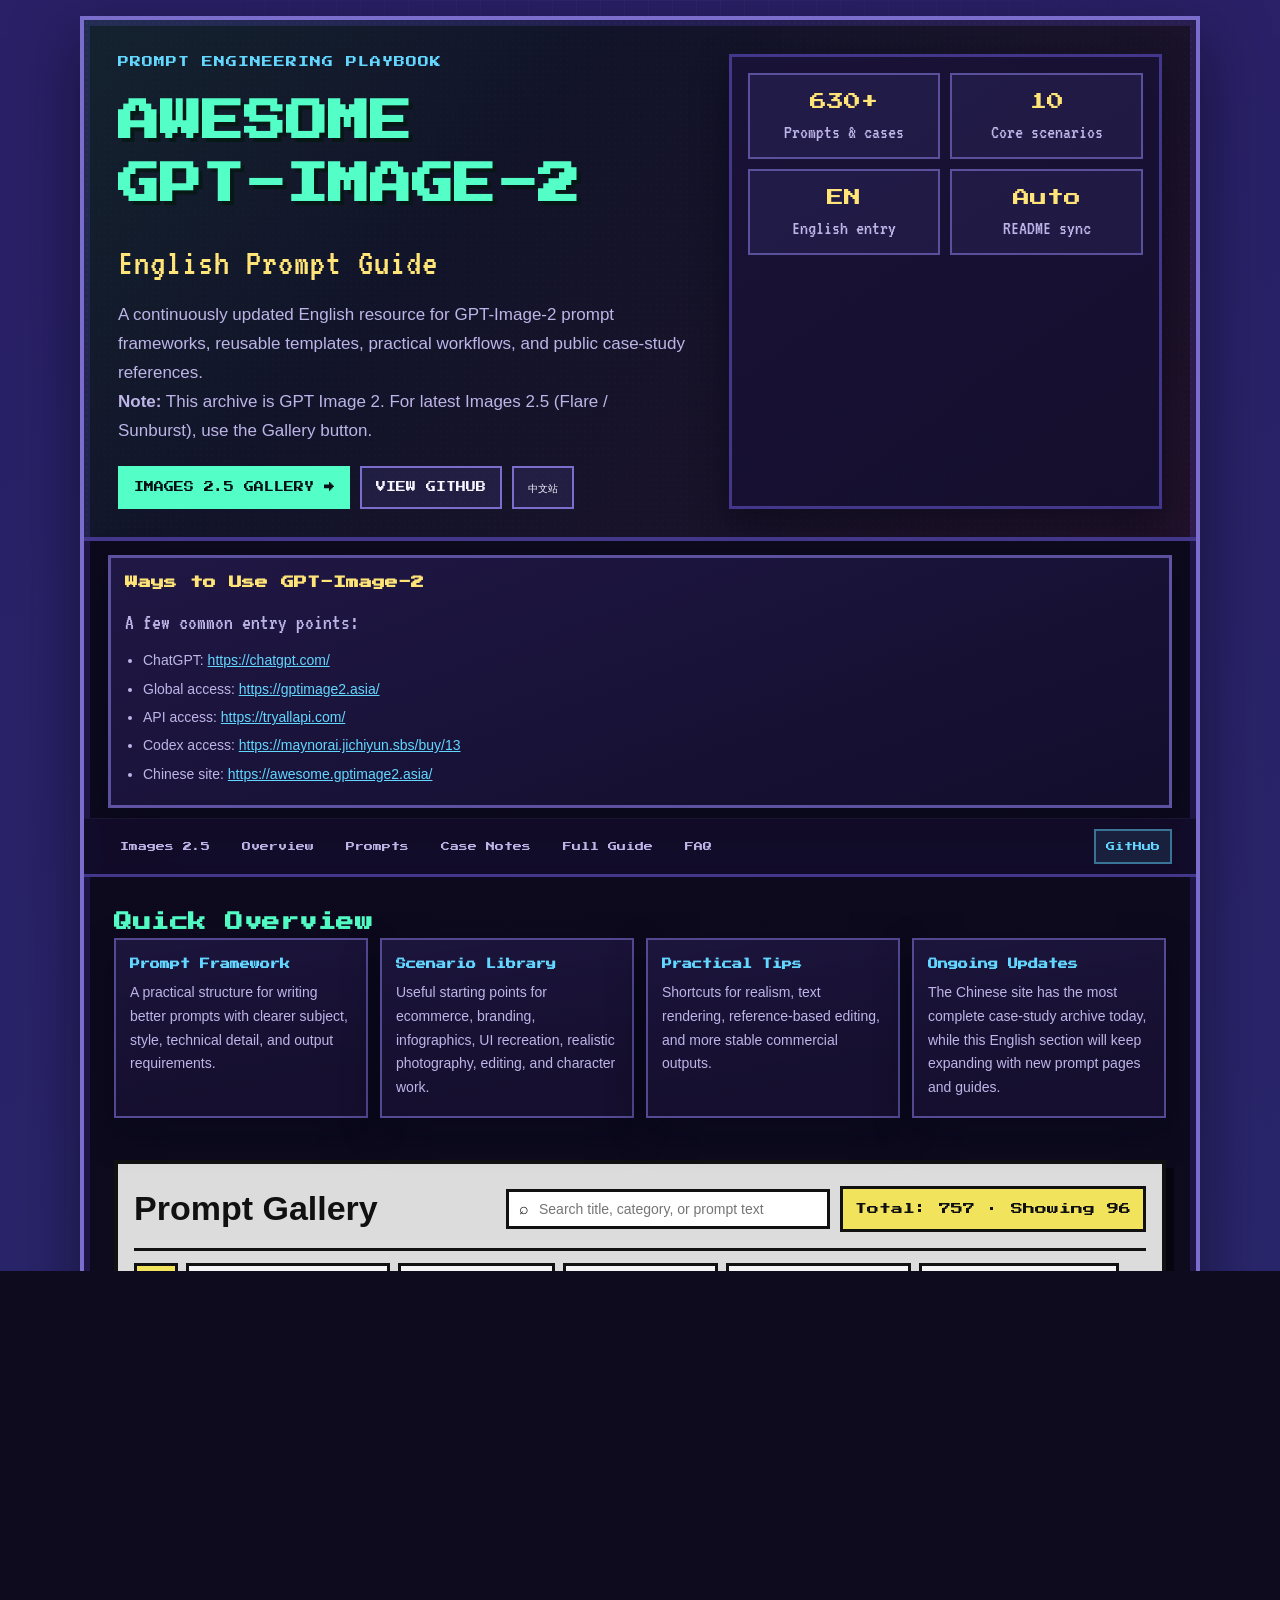
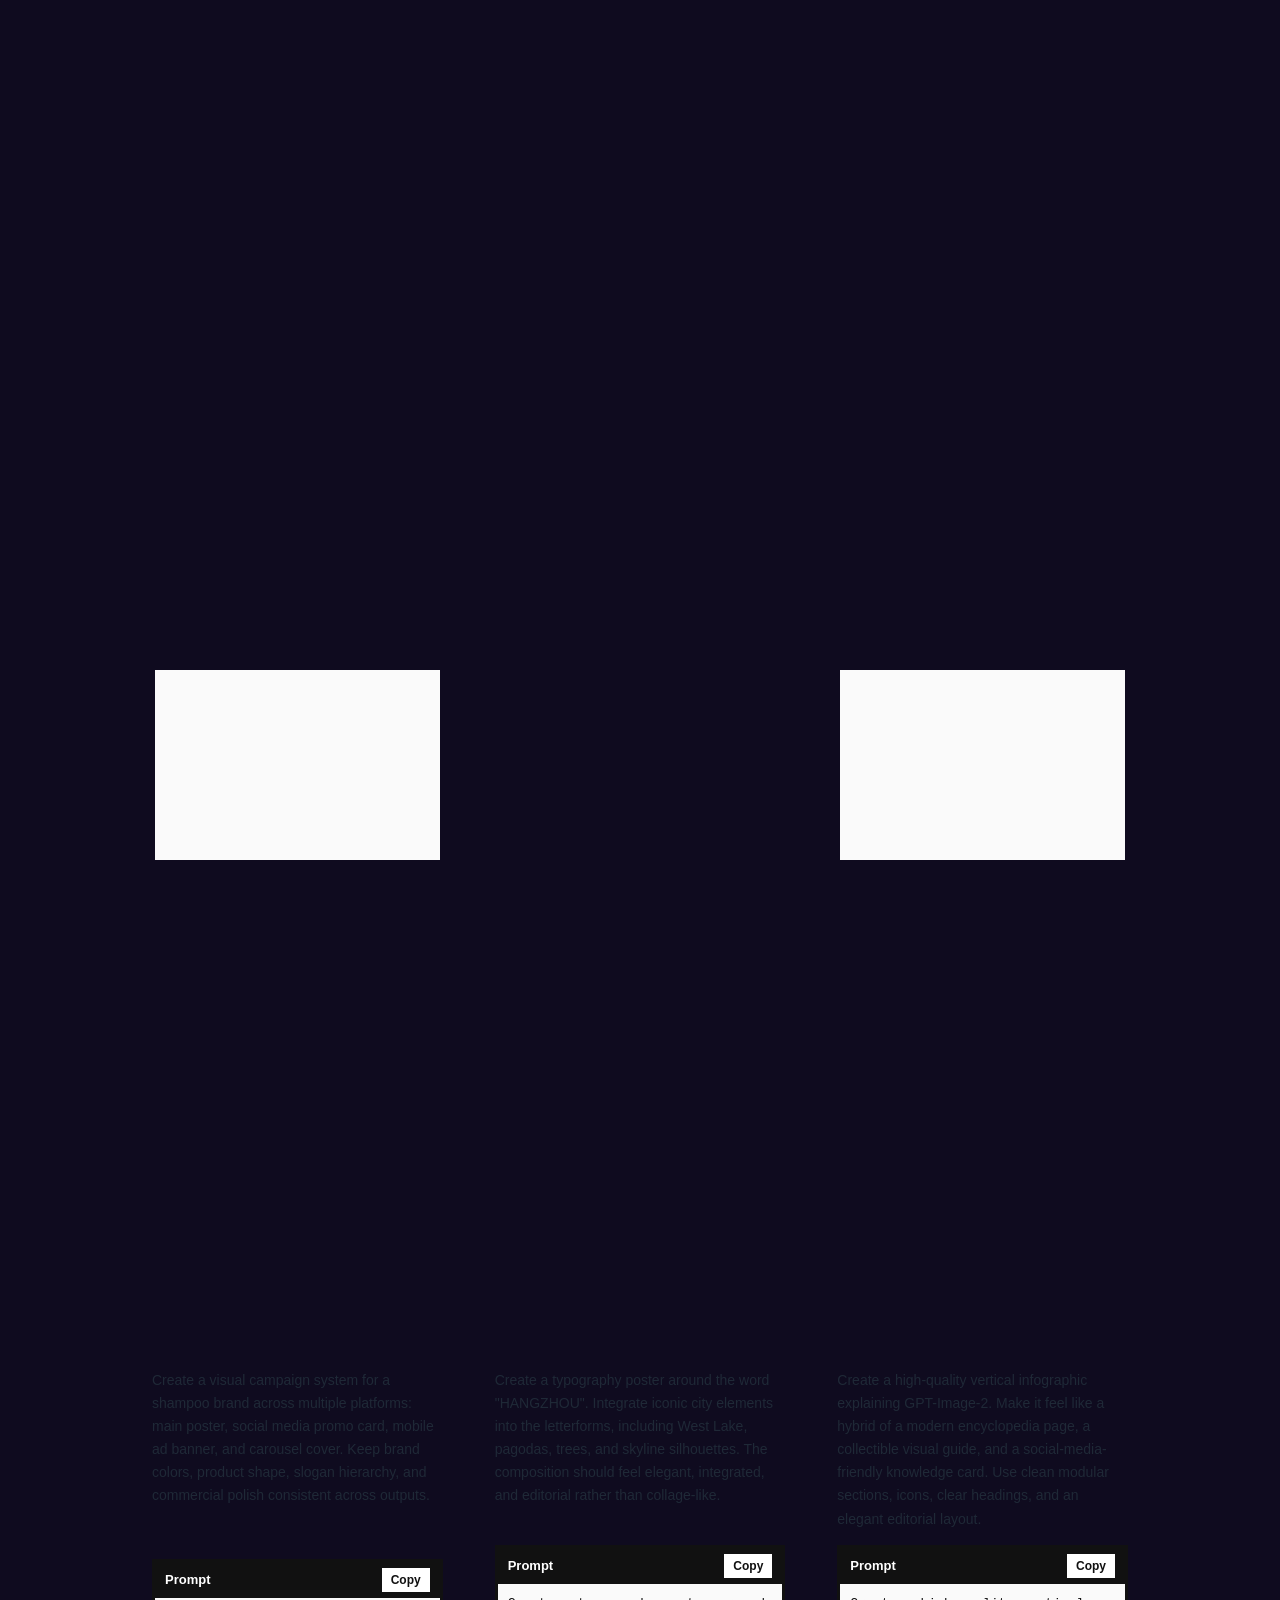
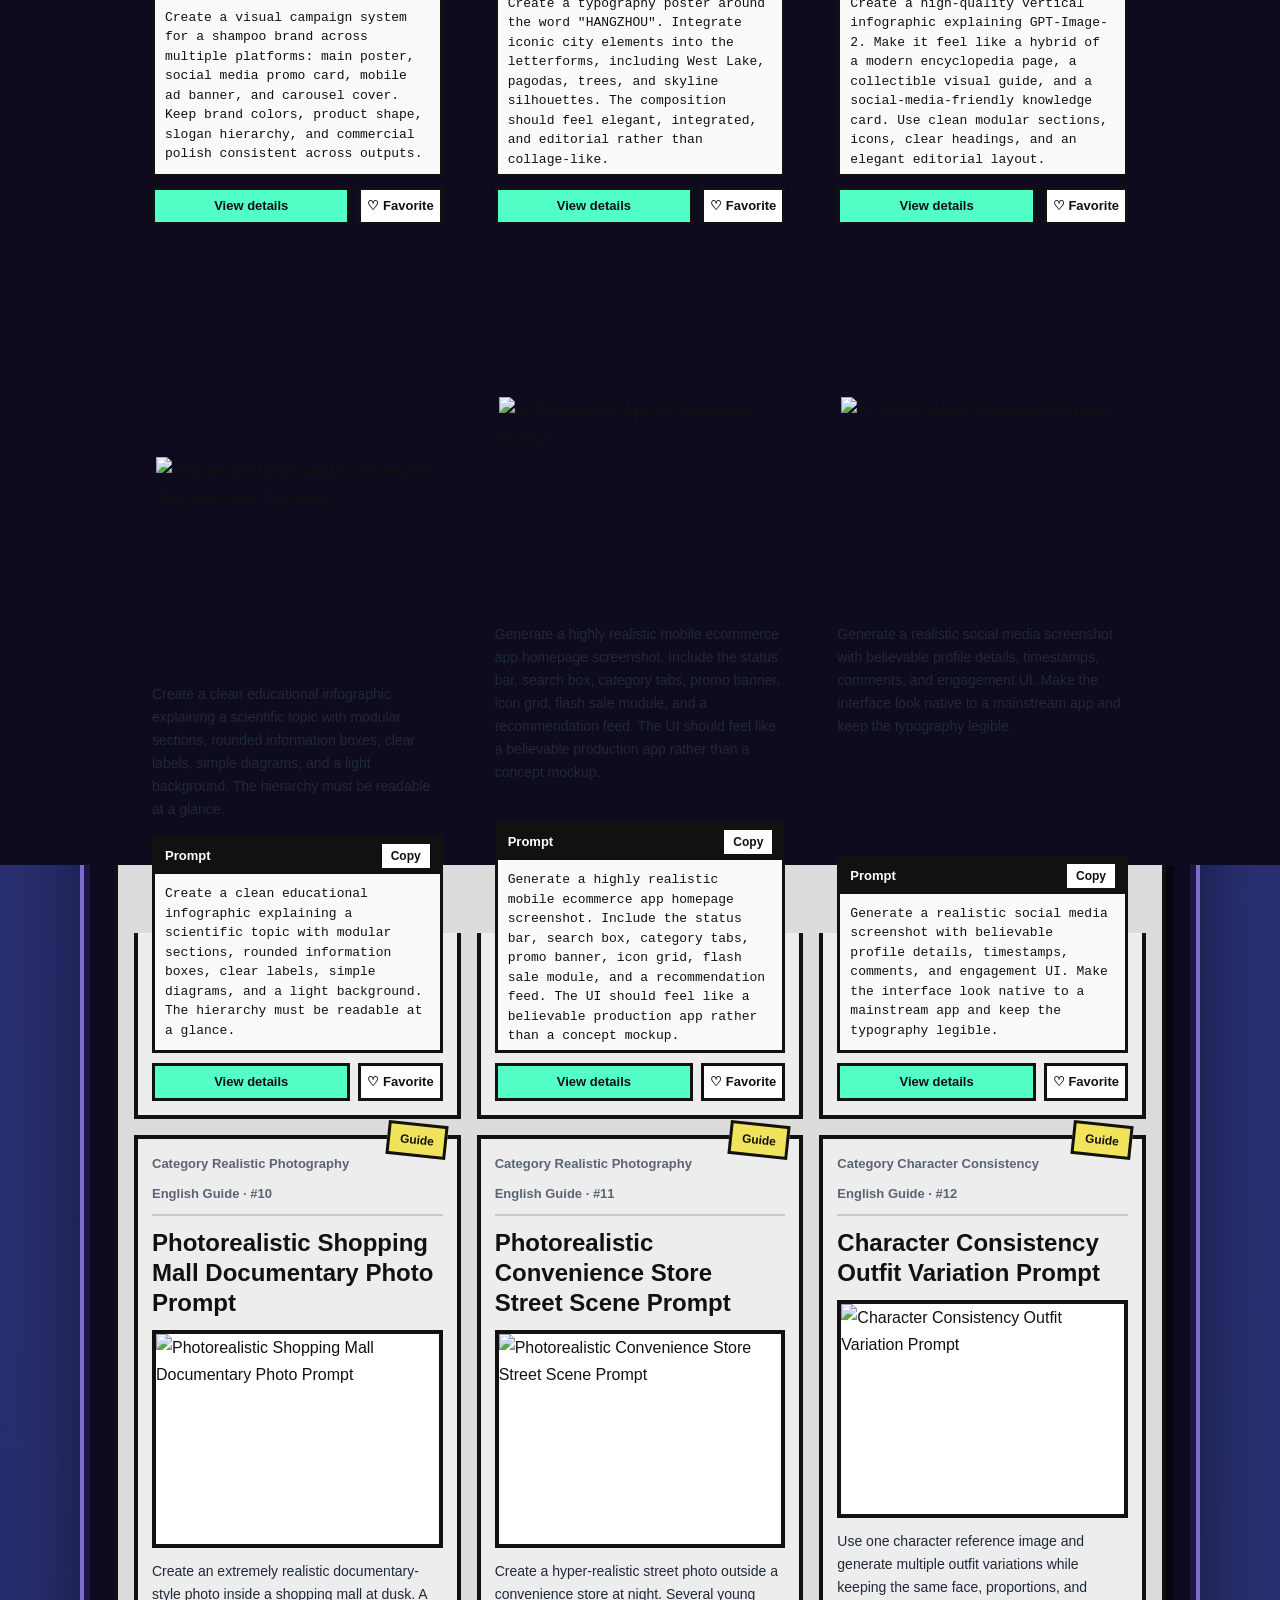
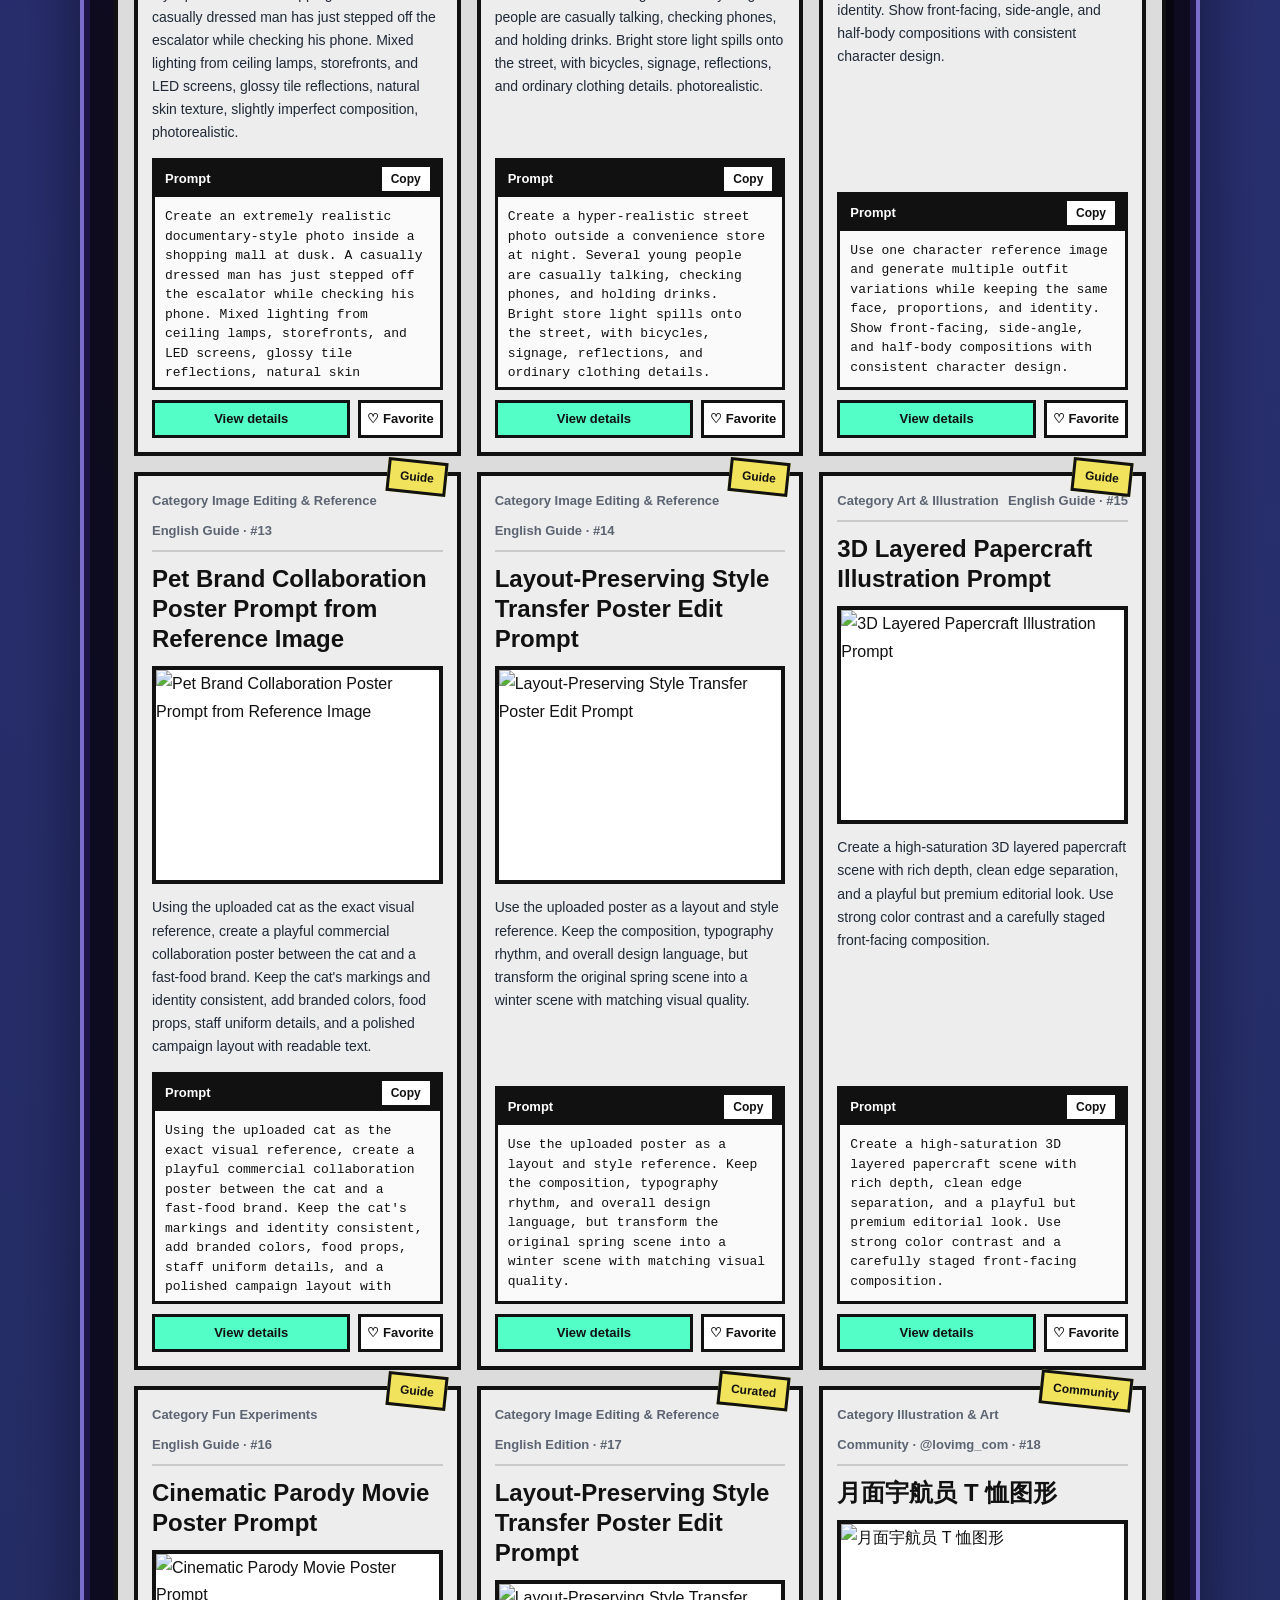
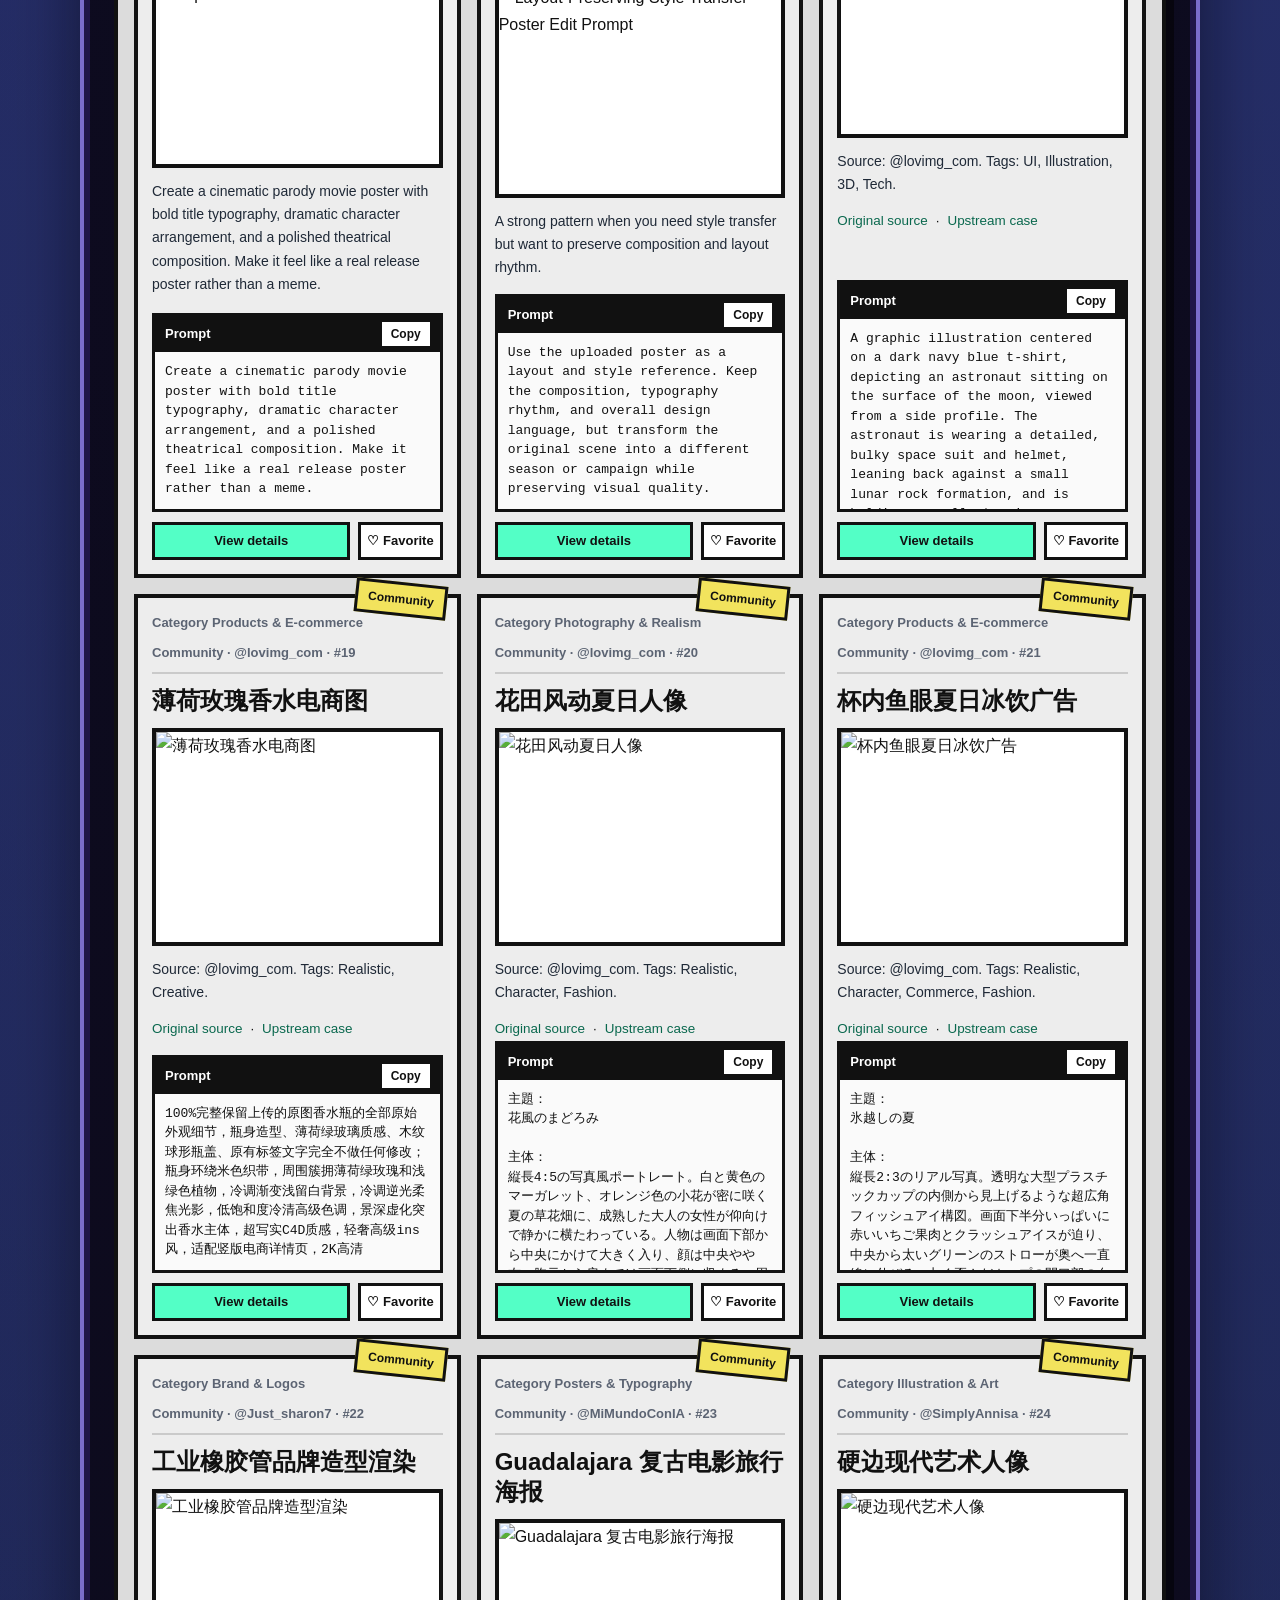
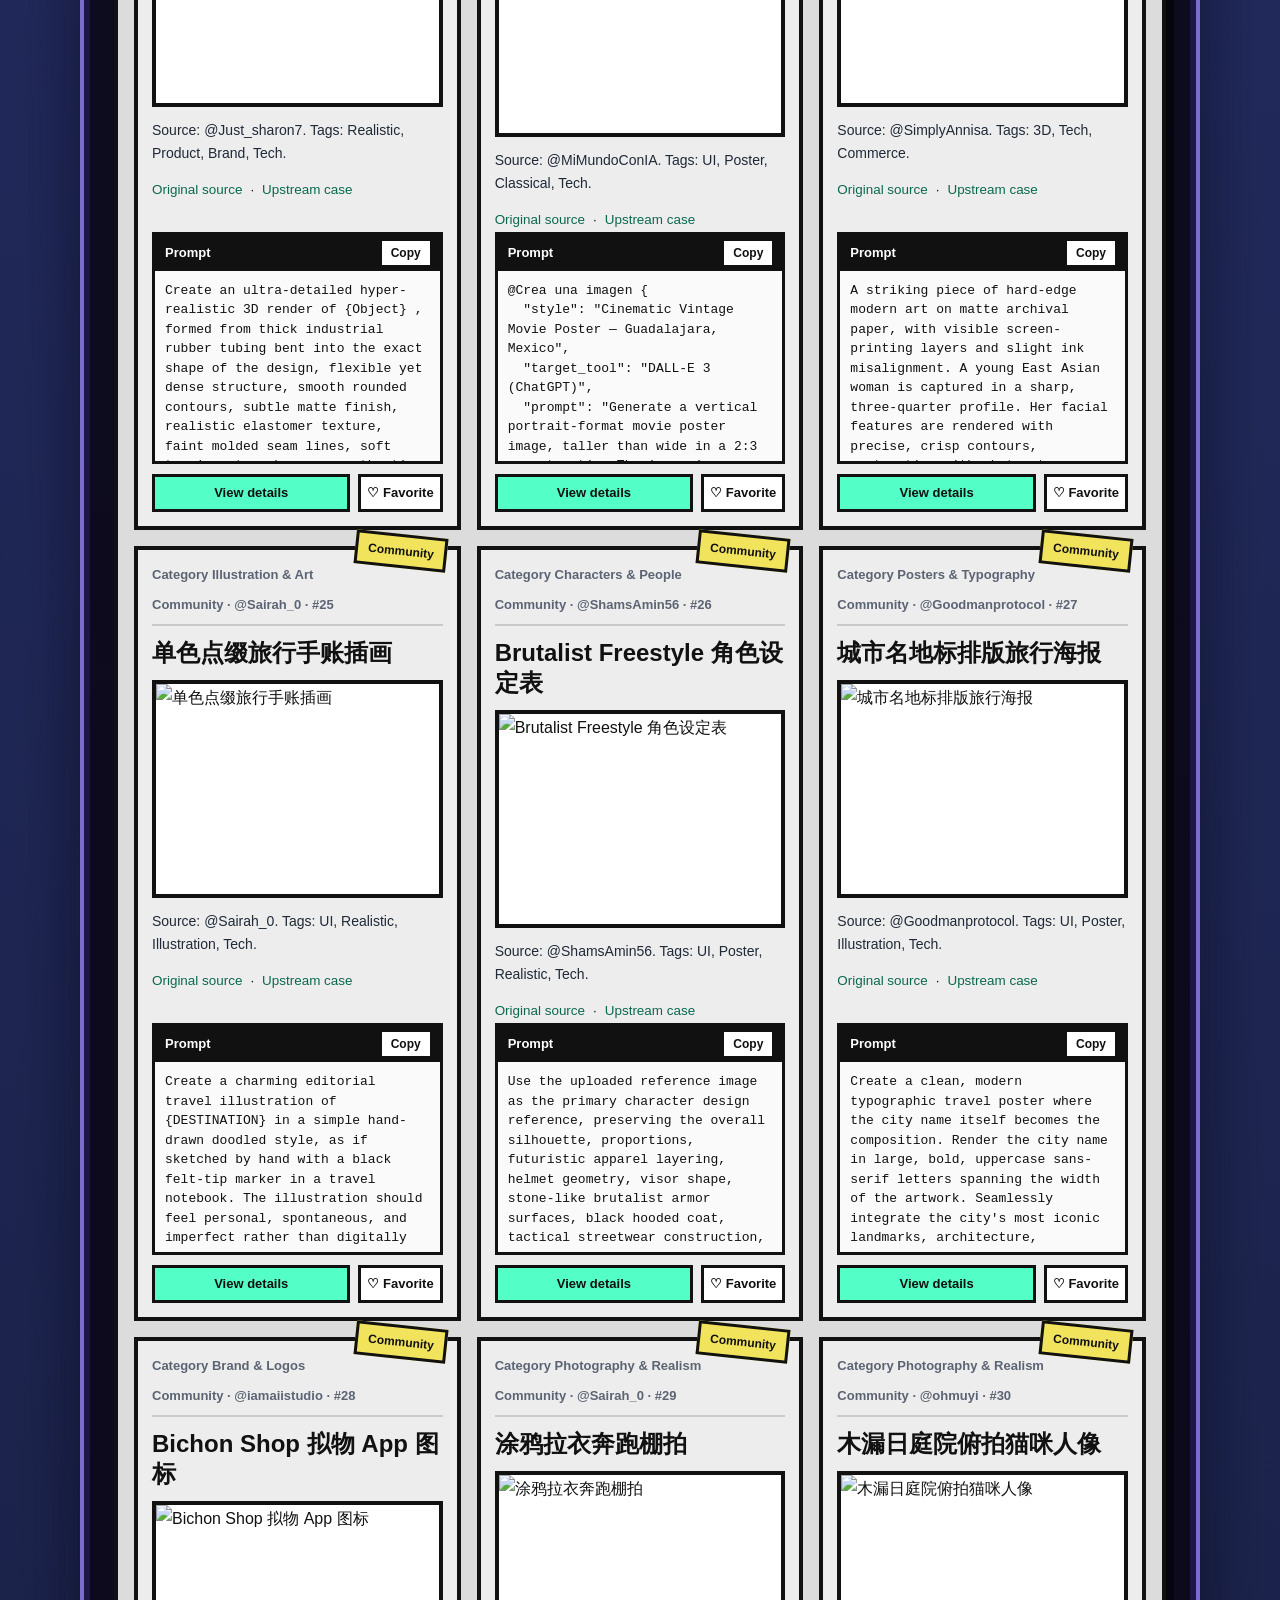
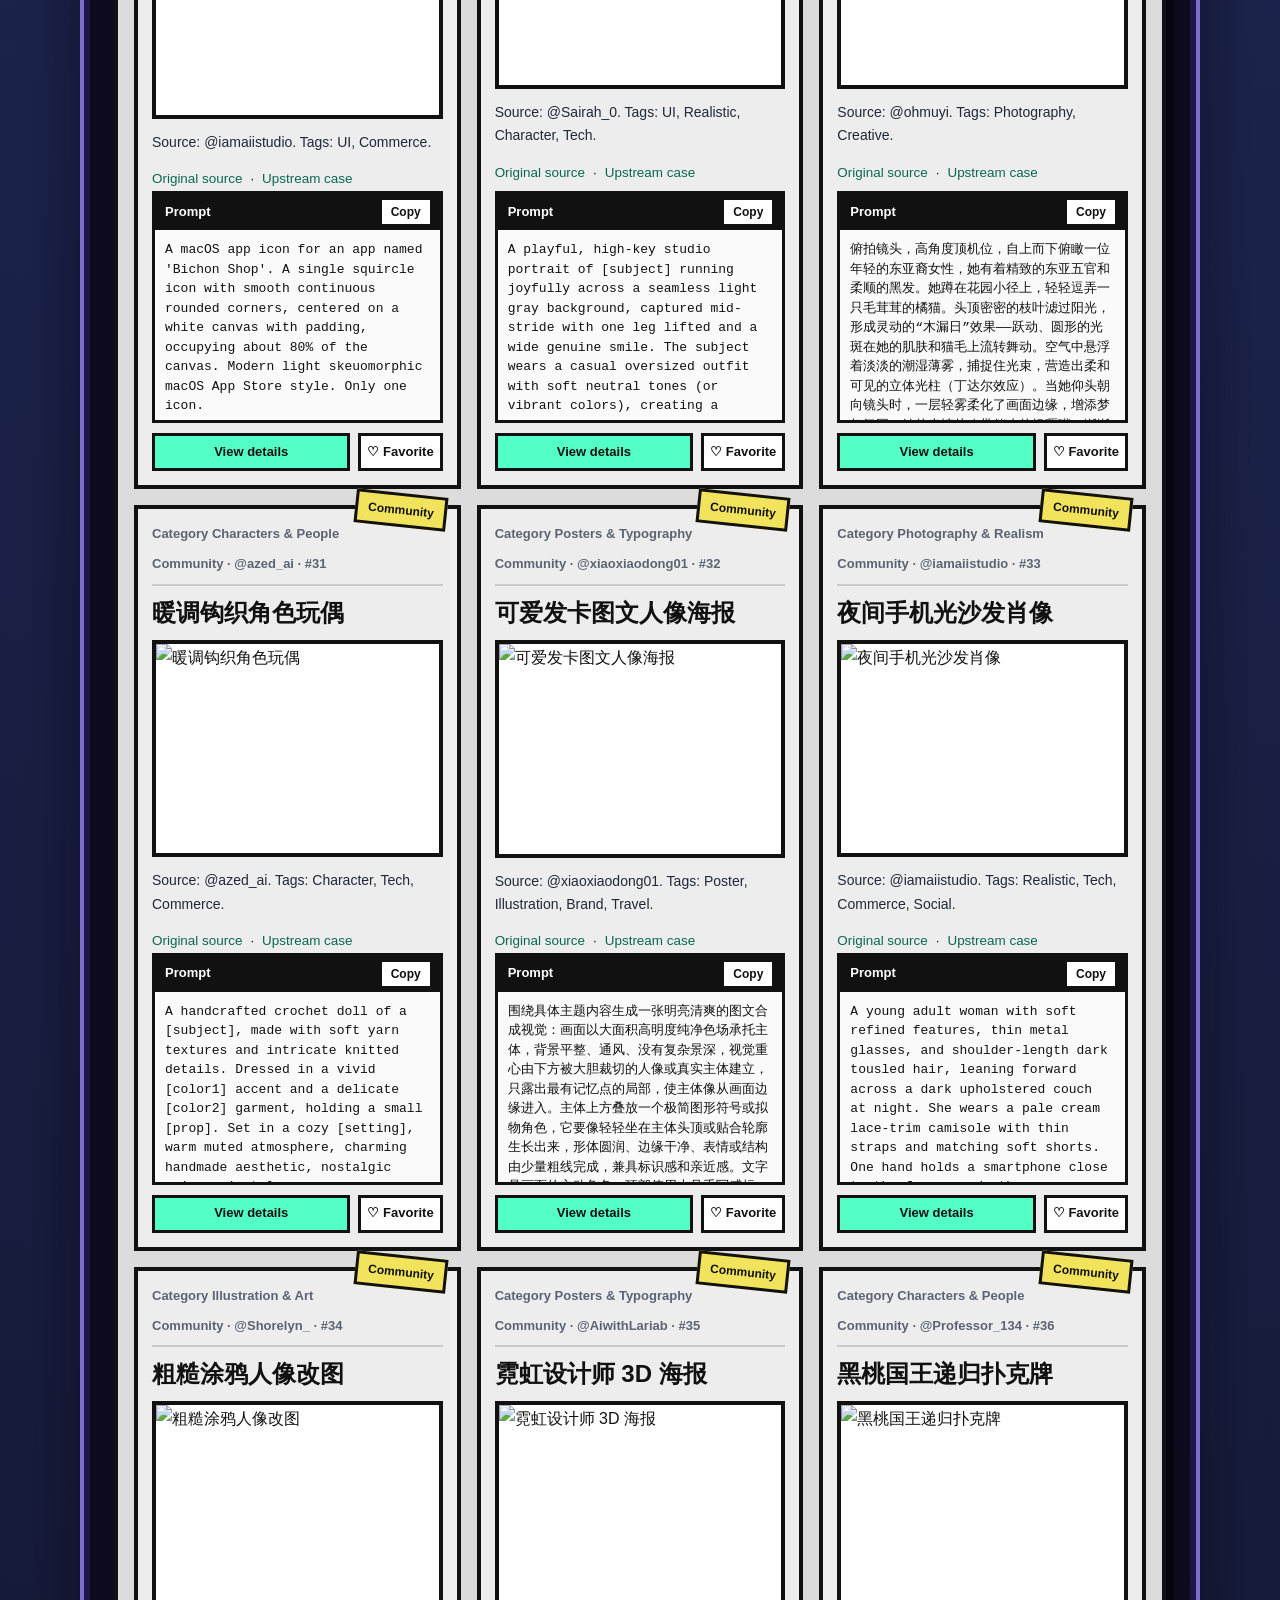
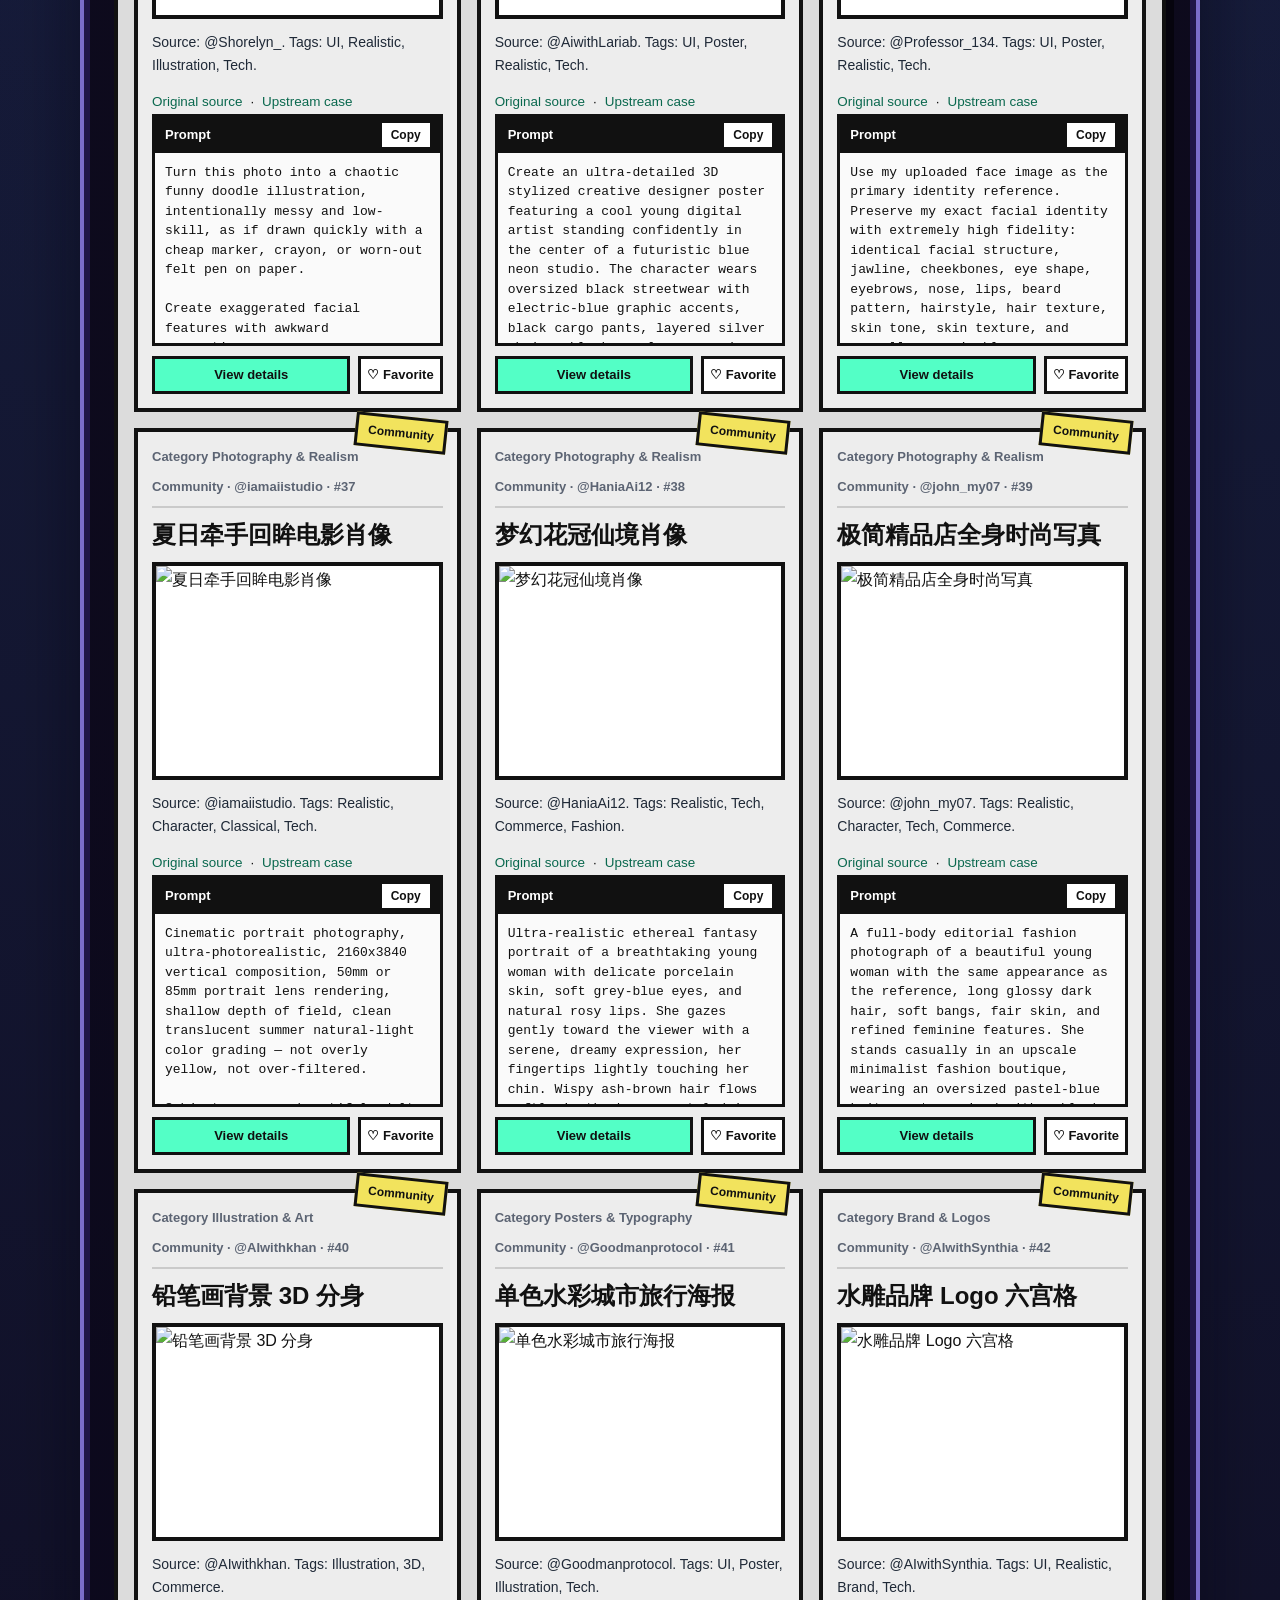
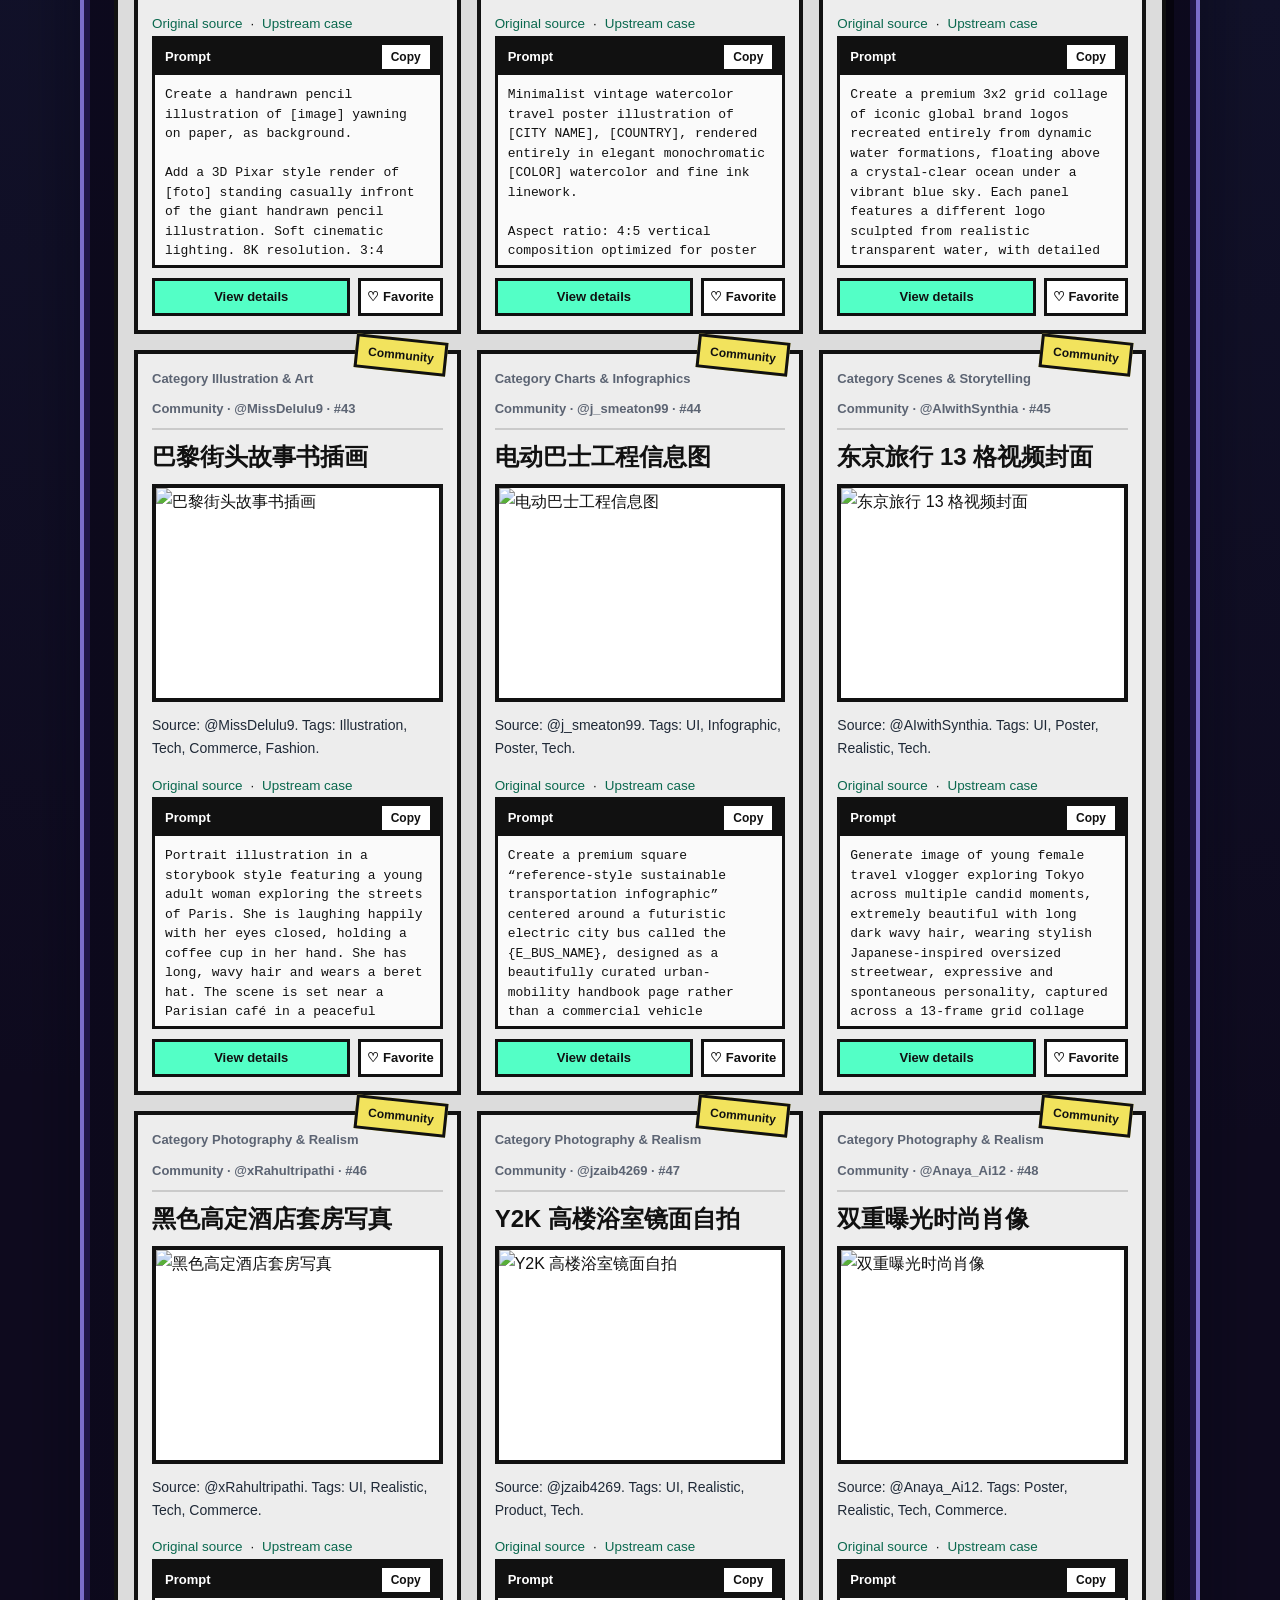
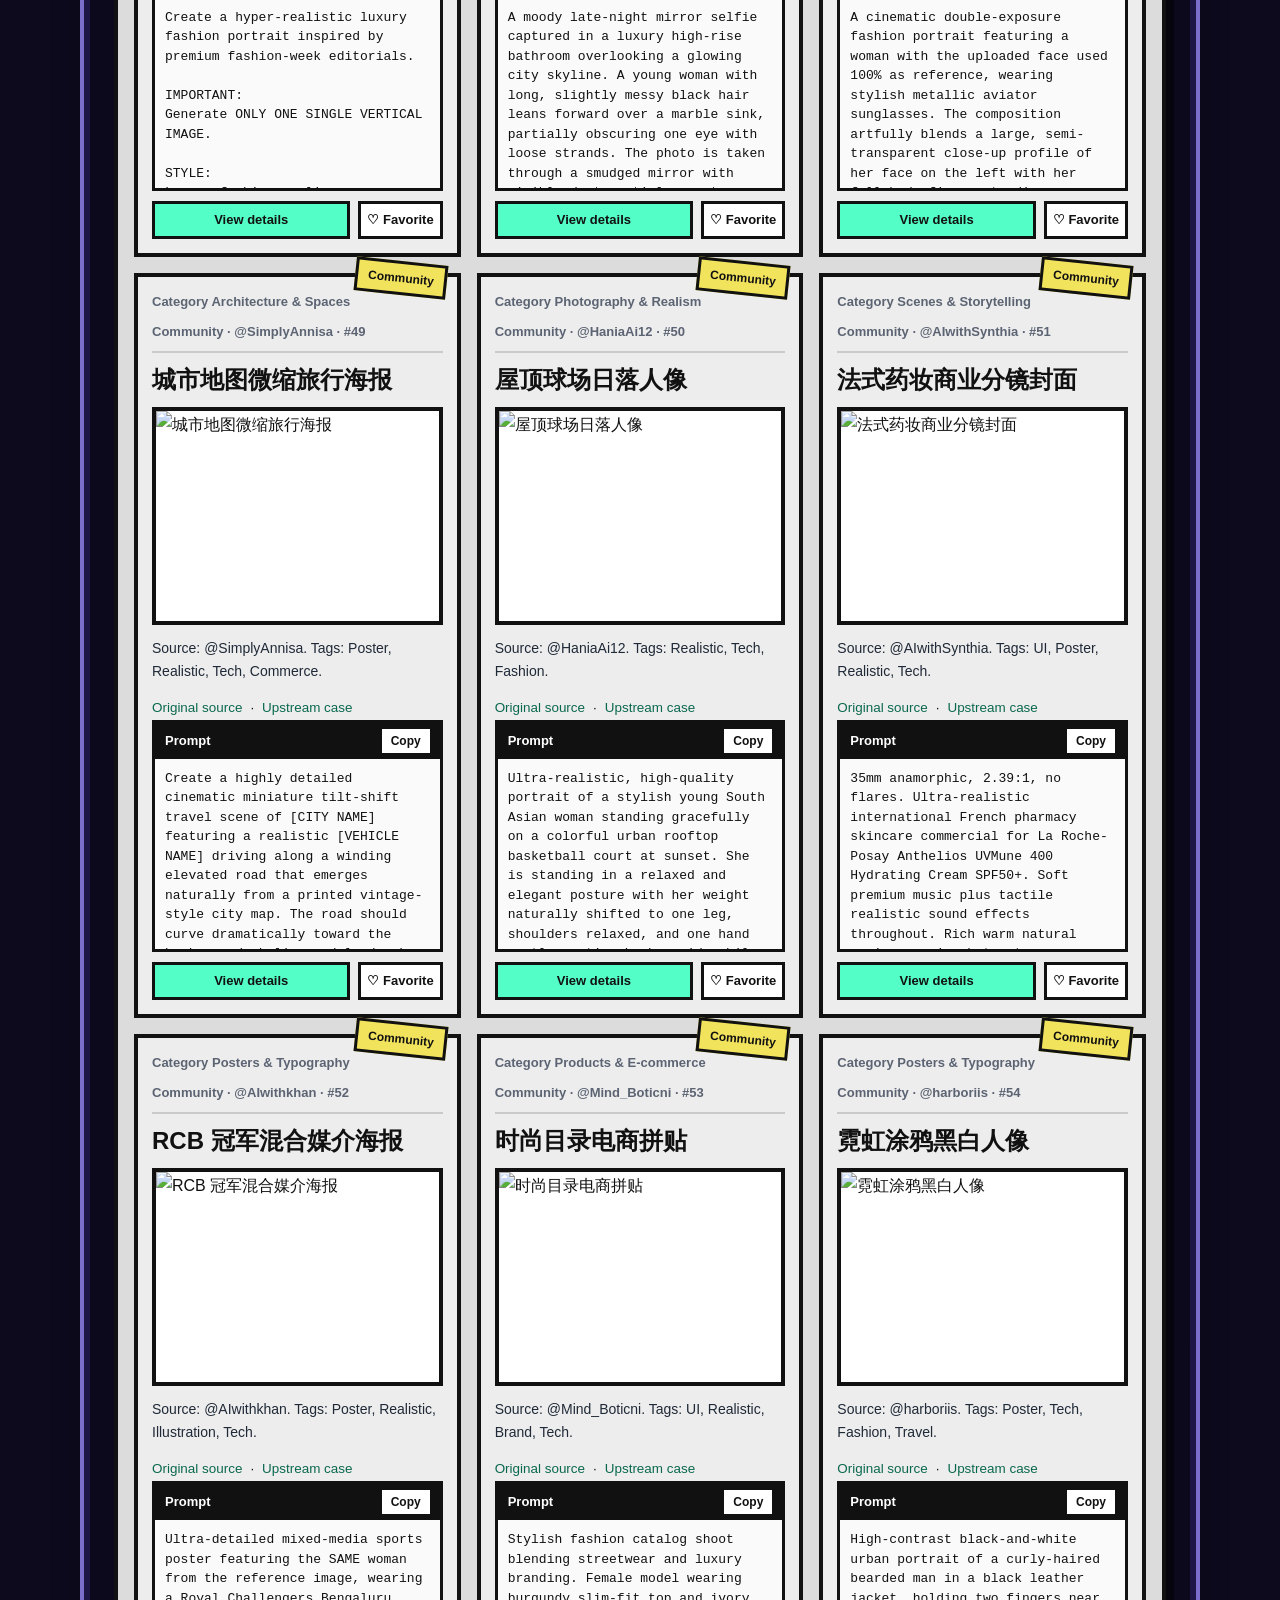
==== commit c458e532: "Update MaynorAI list/API links to trygpt.asia / tryallapi.com" ====
--- a/en/index.html
+++ b/en/index.html
@@ -99,7 +99,7 @@
             <ul class="usage-list">
                 <li>ChatGPT: <a href="https://chatgpt.com/" target="_blank" rel="noreferrer">https://chatgpt.com/</a></li>
                 <li>Global access: <a href="https://gptimage2.asia/" target="_blank" rel="noreferrer">https://gptimage2.asia/</a></li>
-                <li>API access: <a href="https://apipro.maynor1024.live/" target="_blank" rel="noreferrer">https://apipro.maynor1024.live/</a></li>
+                <li>API access: <a href="https://tryallapi.com/" target="_blank" rel="noreferrer">https://tryallapi.com/</a></li>
                 <li>Codex access: <a href="https://maynorai.jichiyun.sbs/buy/13" target="_blank" rel="noreferrer">https://maynorai.jichiyun.sbs/buy/13</a></li>
                 <li>Chinese site: <a href="https://awesome.gptimage2.asia/" target="_blank" rel="noreferrer">https://awesome.gptimage2.asia/</a></li>
             </ul>
@@ -306,7 +306,7 @@
                     <li>English site: <a href="https://awesome.gptimage2.asia/en/" target="_blank" rel="noreferrer">https://awesome.gptimage2.asia/en/</a></li>
                     <li>Chinese site: <a href="https://awesome.gptimage2.asia/" target="_blank" rel="noreferrer">https://awesome.gptimage2.asia/</a></li>
                     <li>Global access: <a href="https://gptimage2.asia/" target="_blank" rel="noreferrer">https://gptimage2.asia/</a></li>
-                    <li>API access: <a href="https://apipro.maynor1024.live/" target="_blank" rel="noreferrer">https://apipro.maynor1024.live/</a></li>
+                    <li>API access: <a href="https://tryallapi.com/" target="_blank" rel="noreferrer">https://tryallapi.com/</a></li>
                     <li>GitHub repo: <a href="https://github.com/xianyu110/awesome-gptimage2" target="_blank" rel="noreferrer">https://github.com/xianyu110/awesome-gptimage2</a></li>
                 </ul>
             </div>
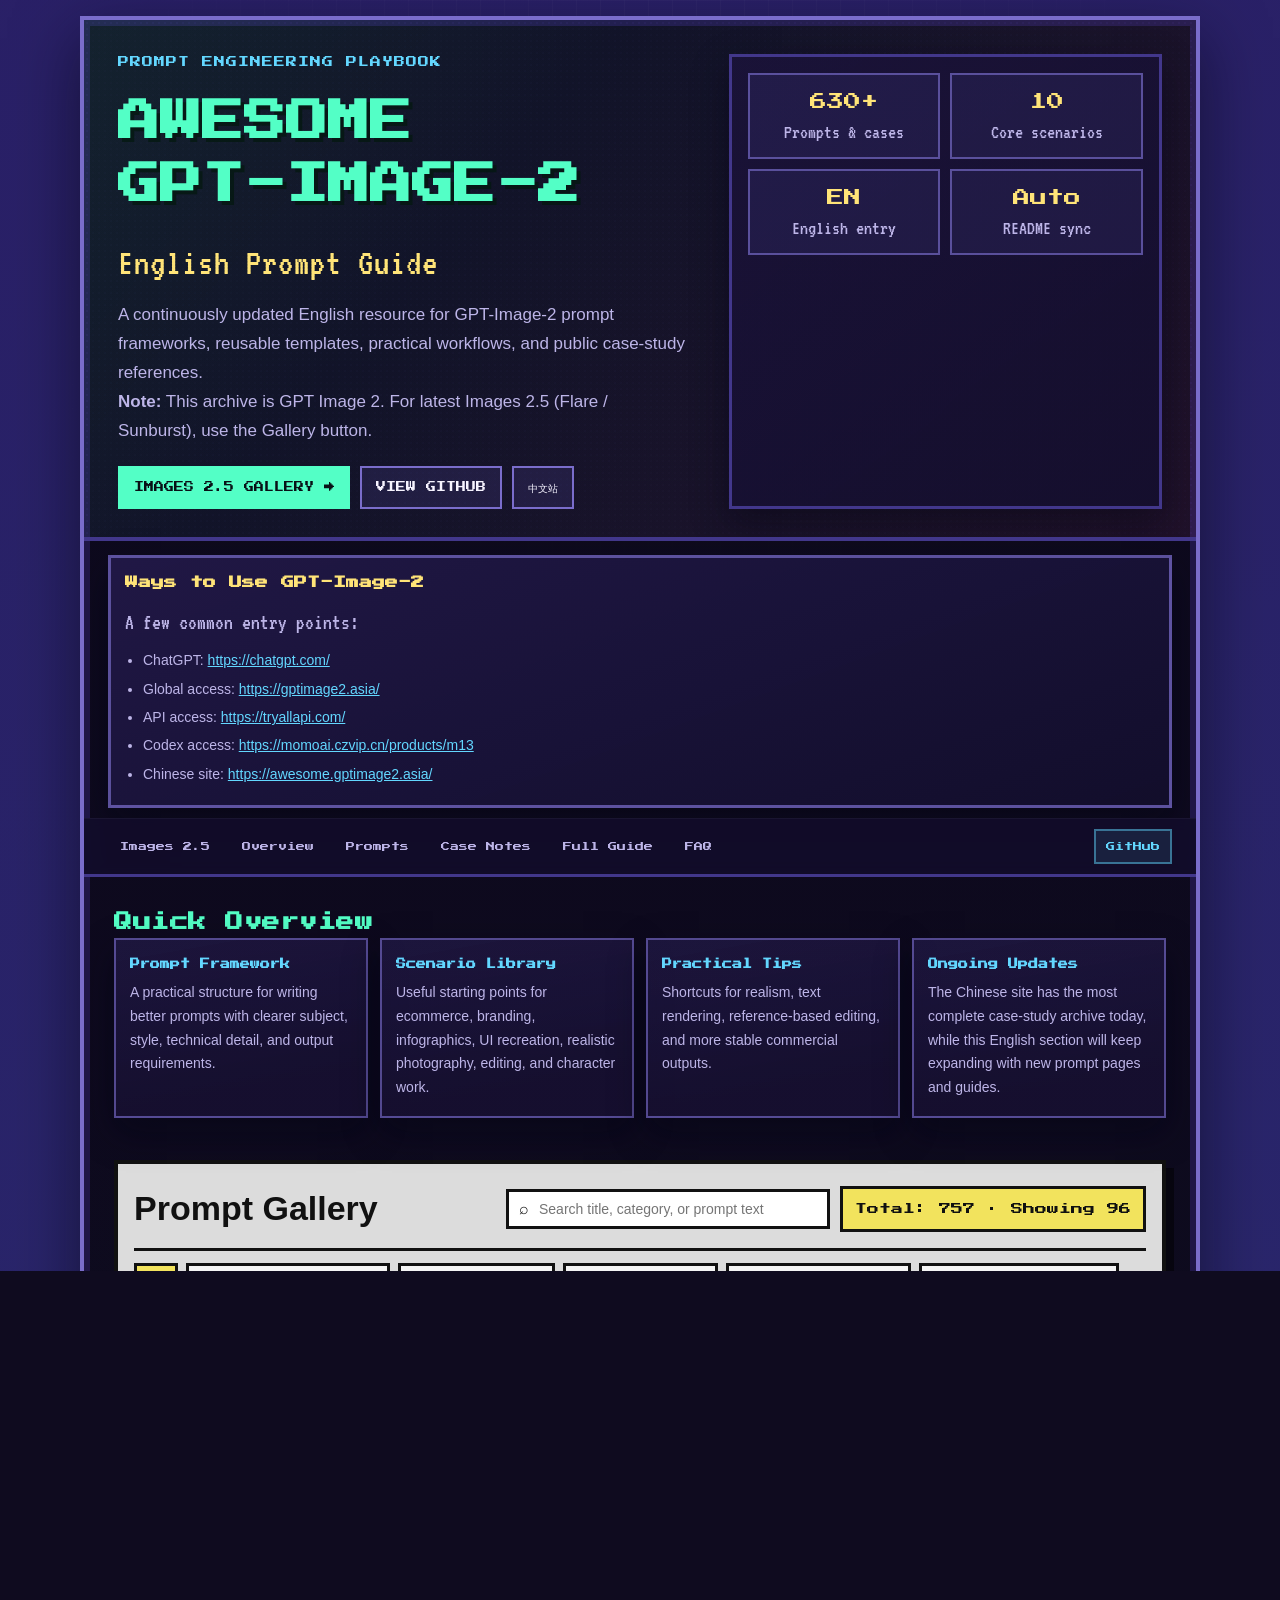
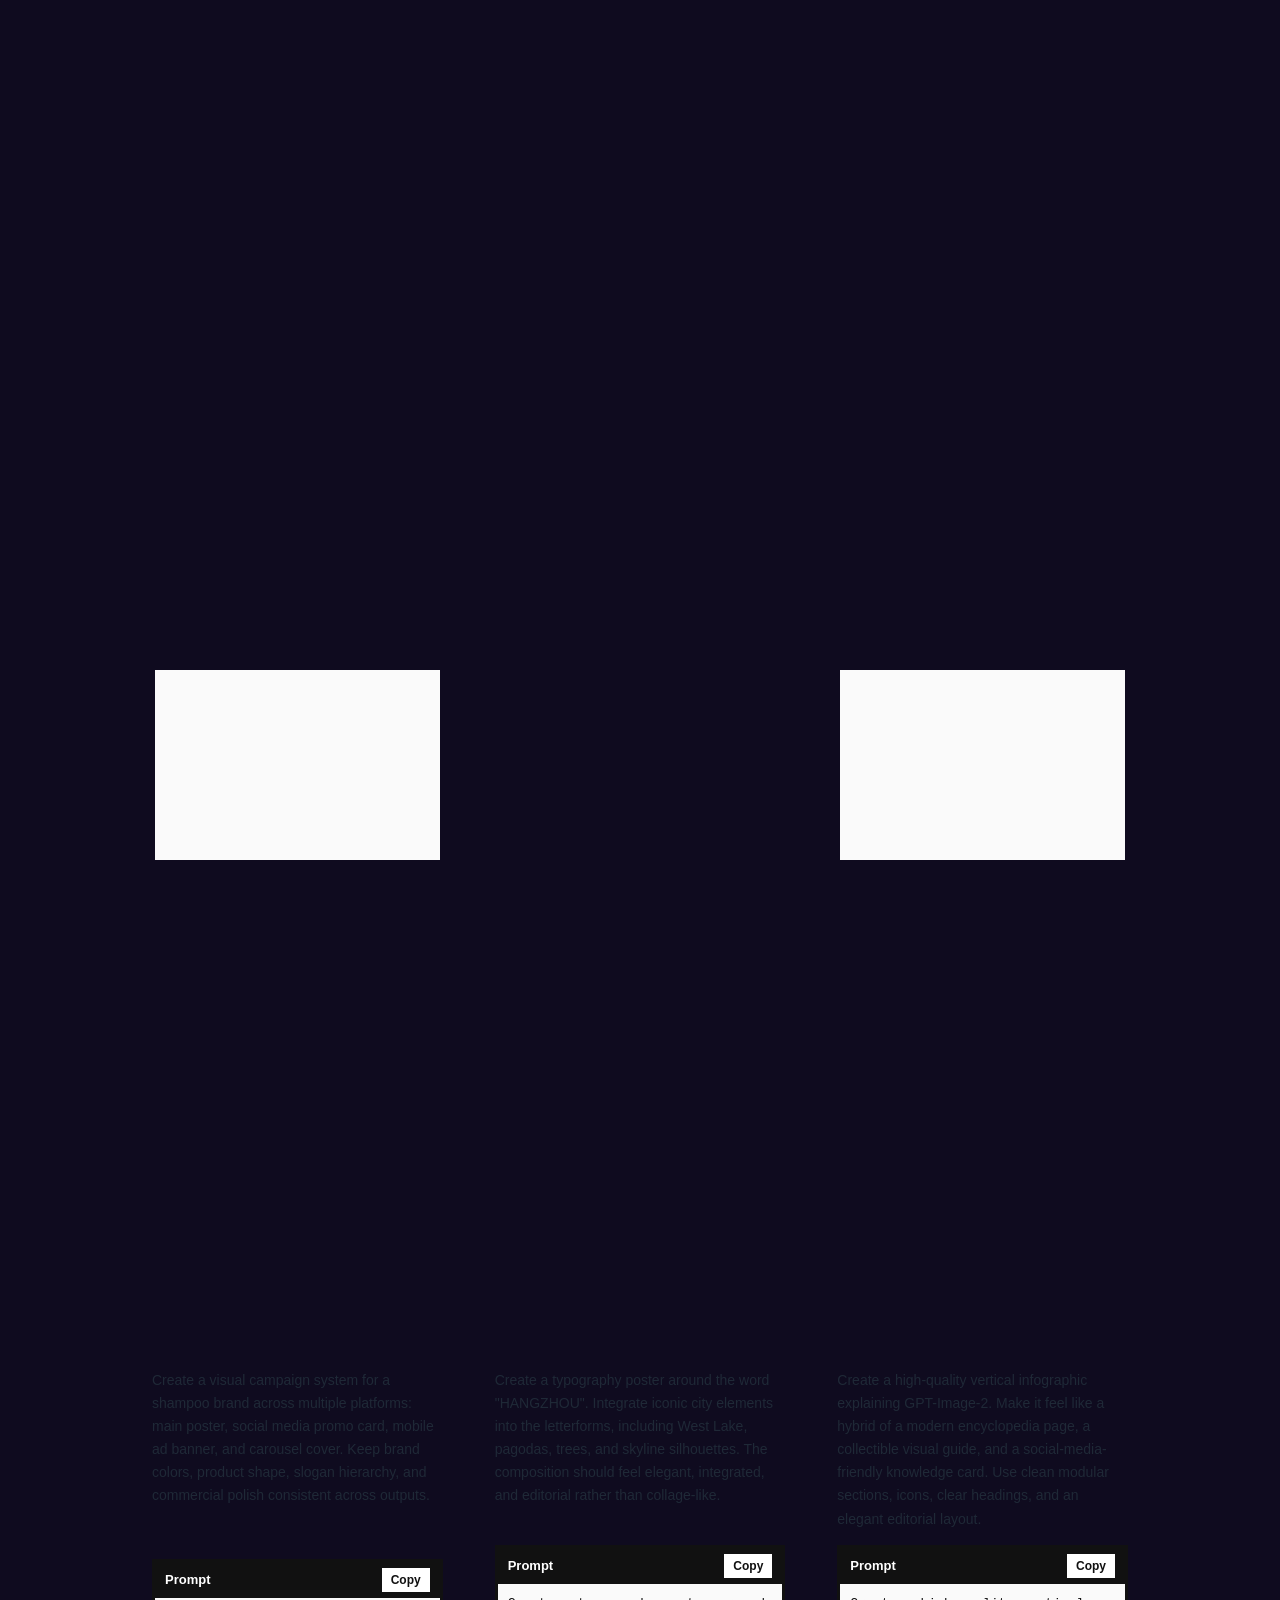
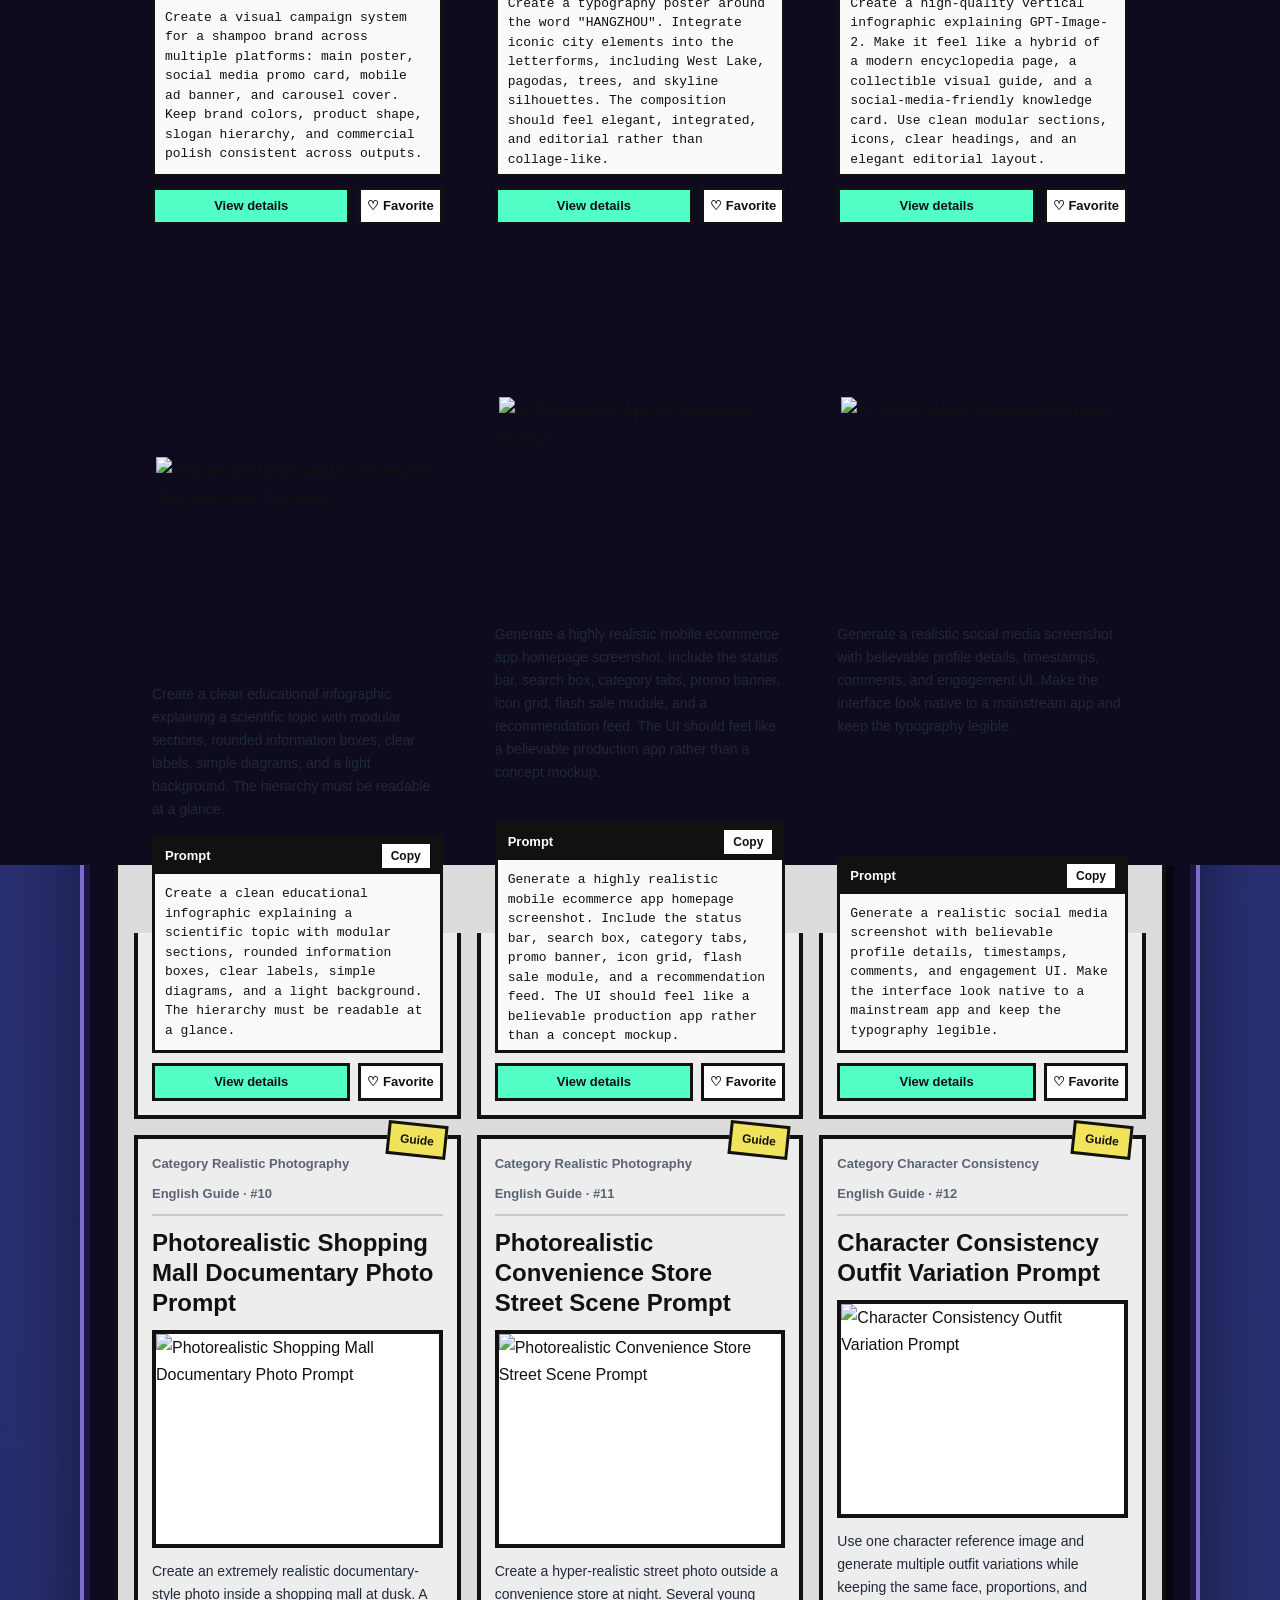
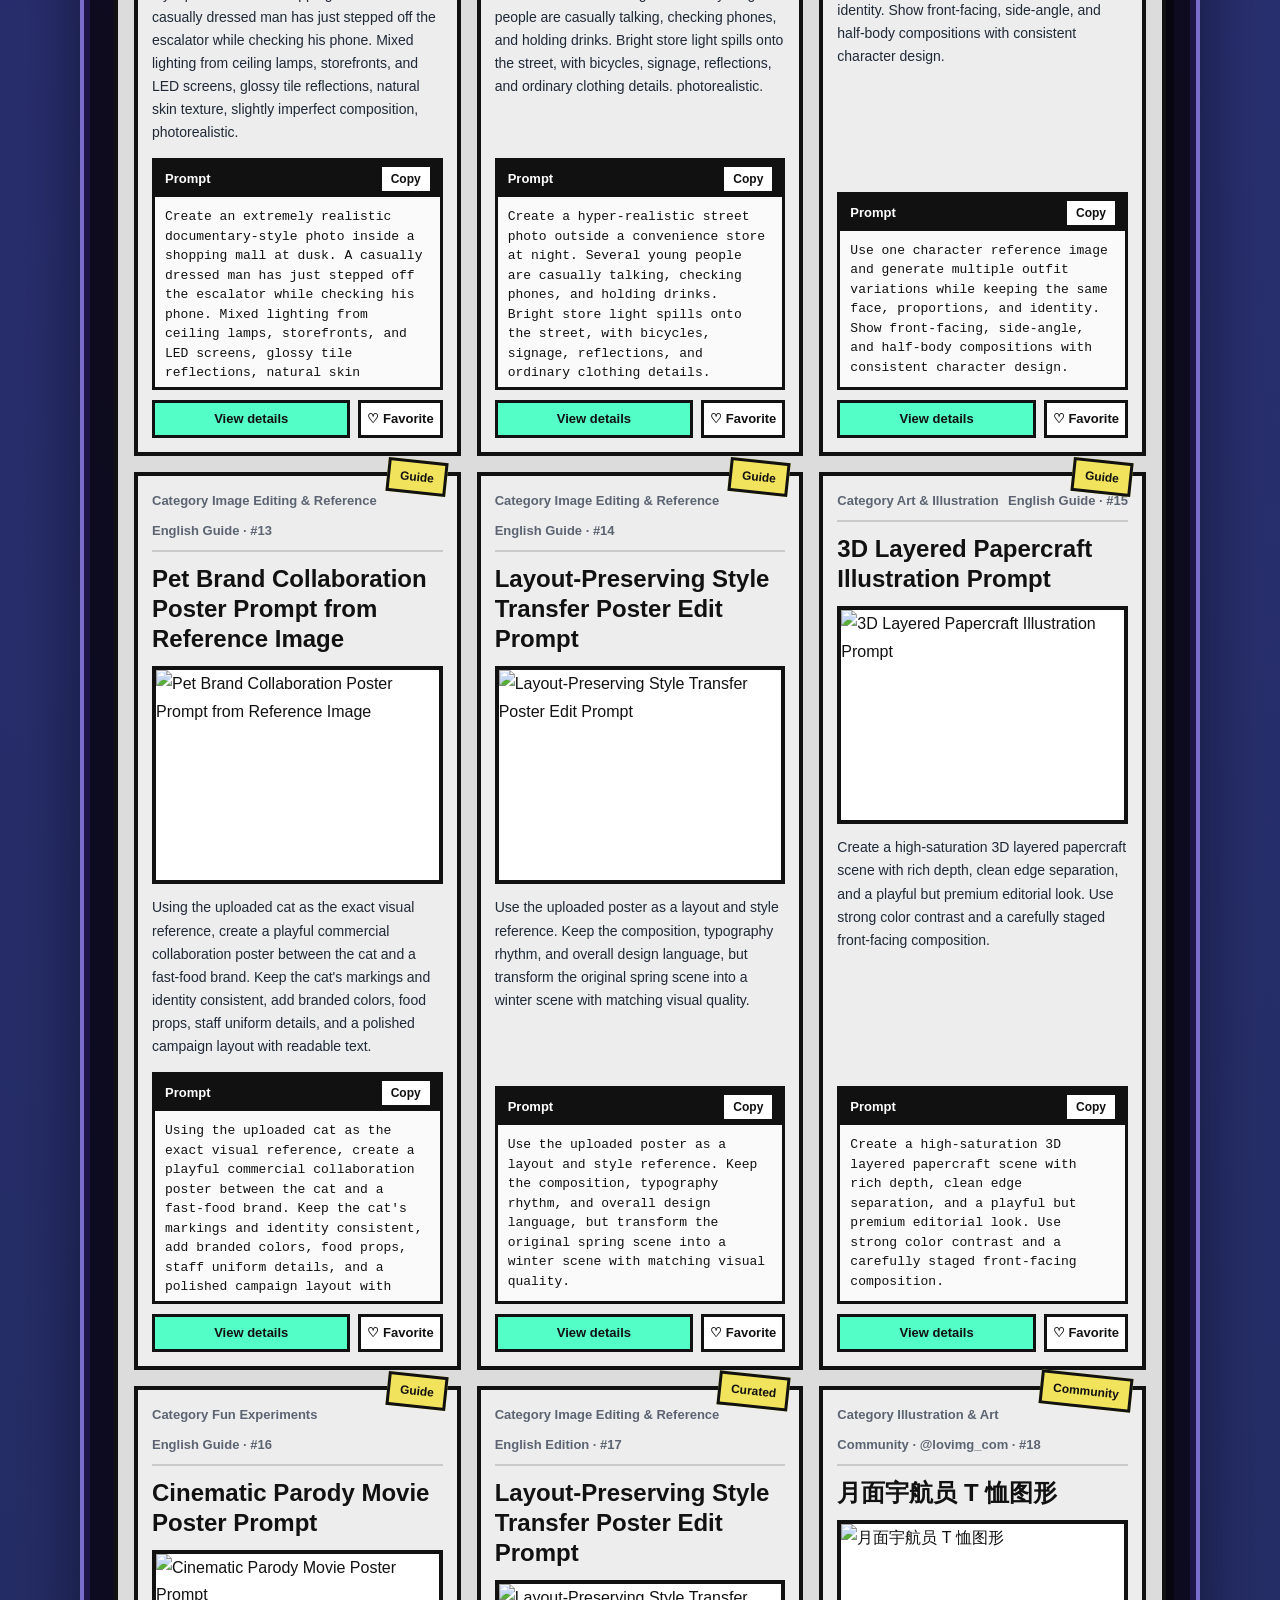
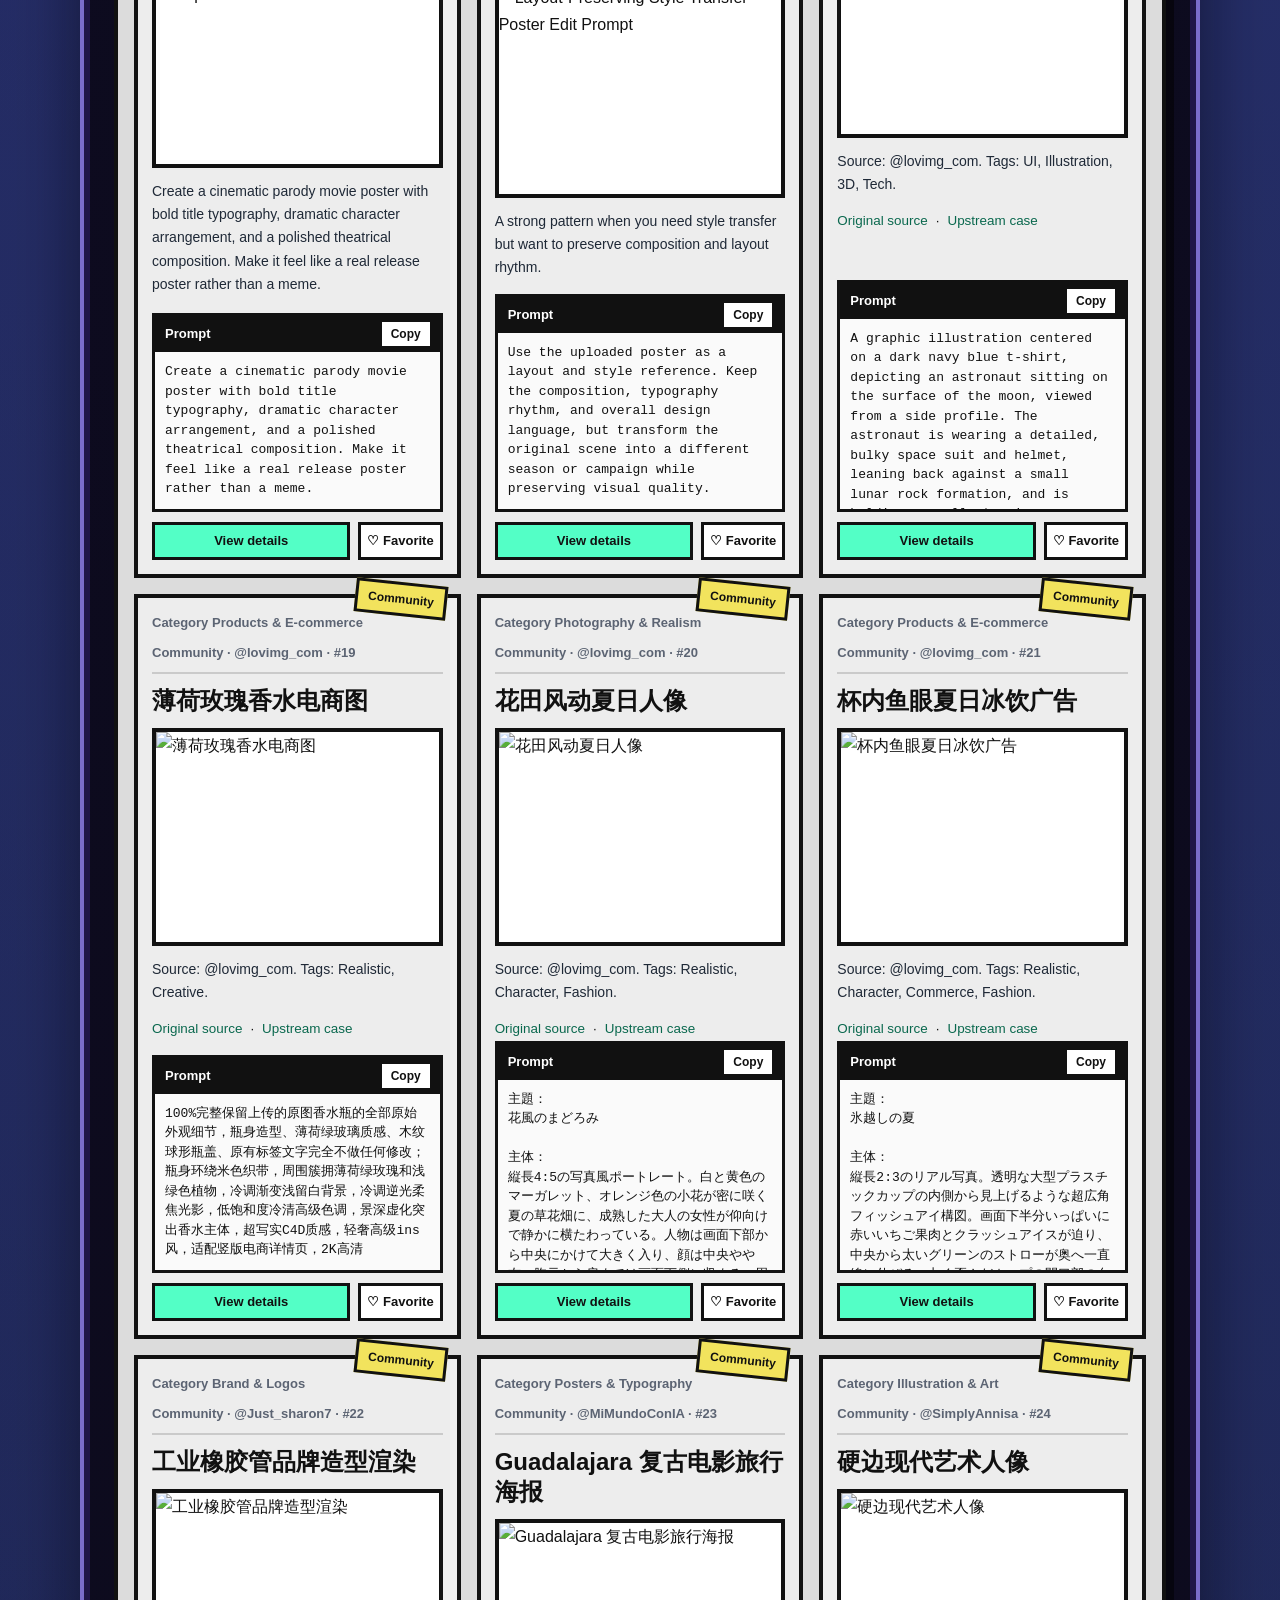
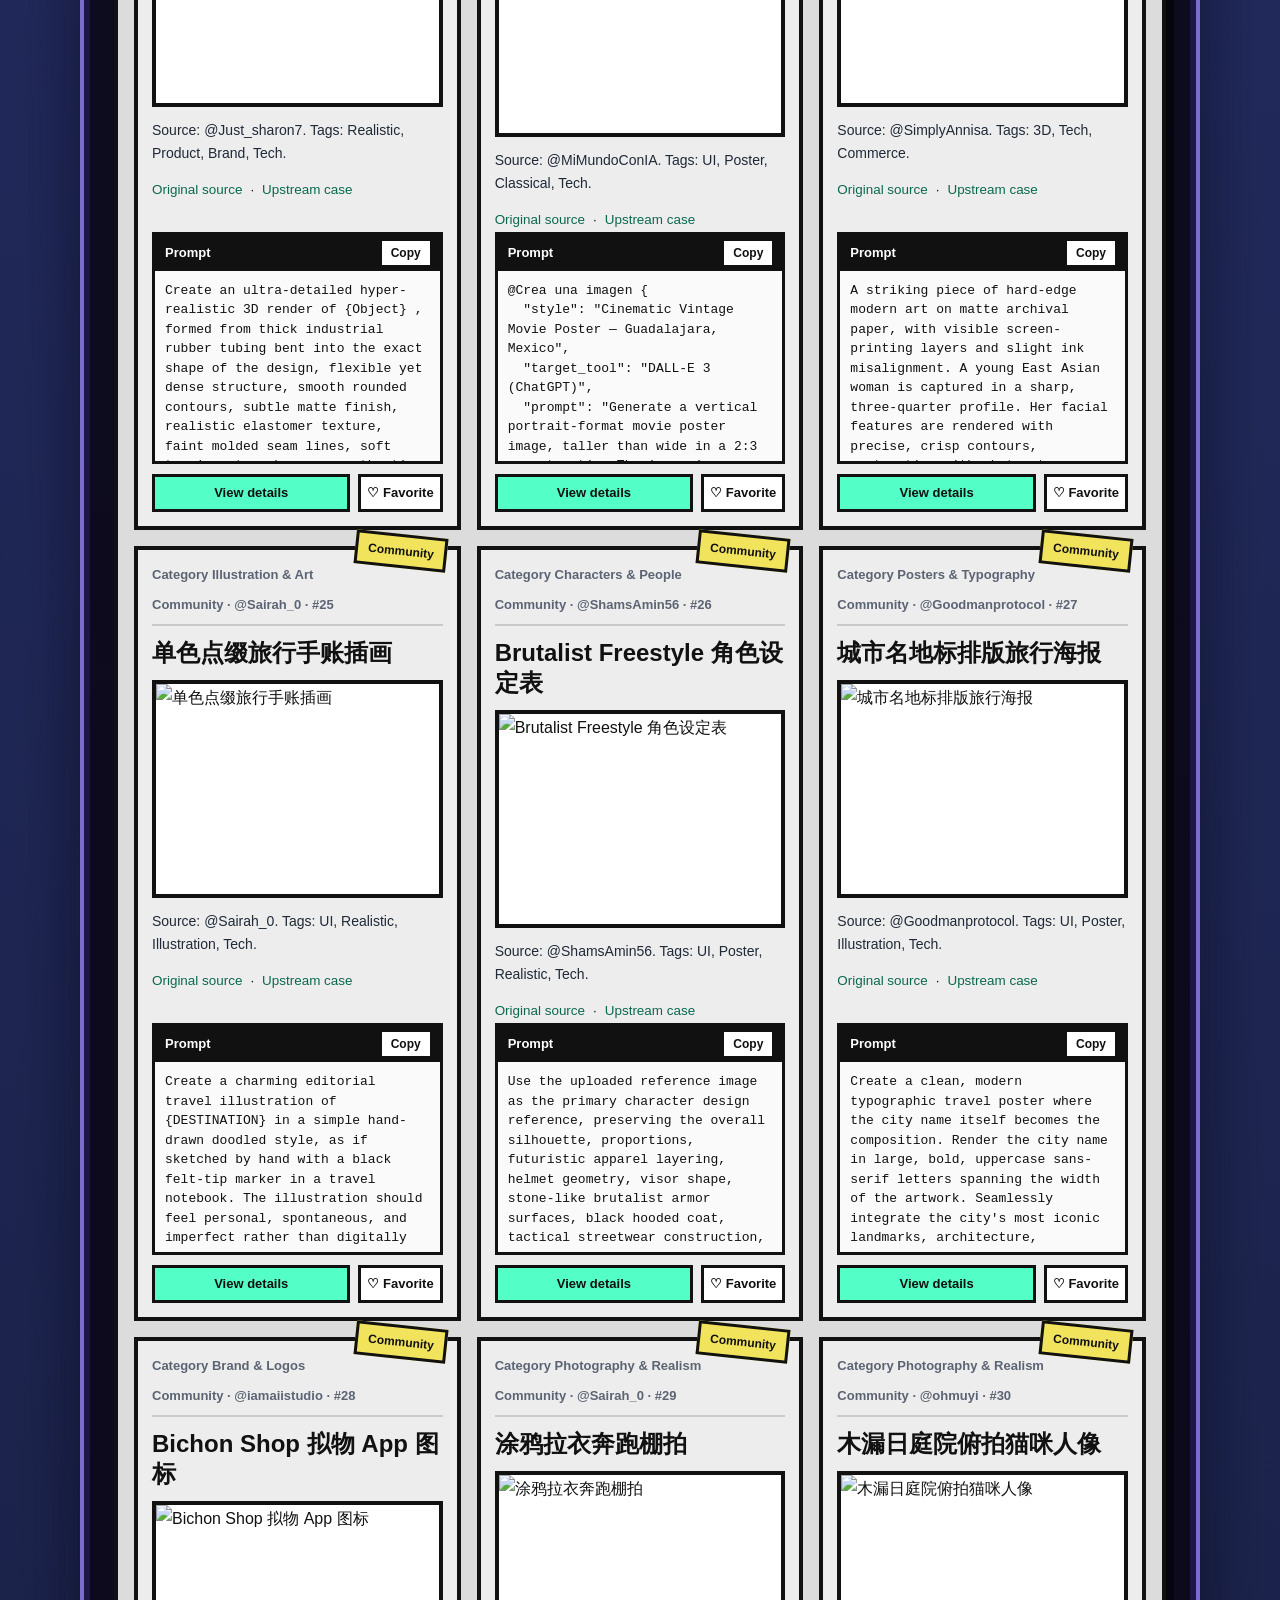
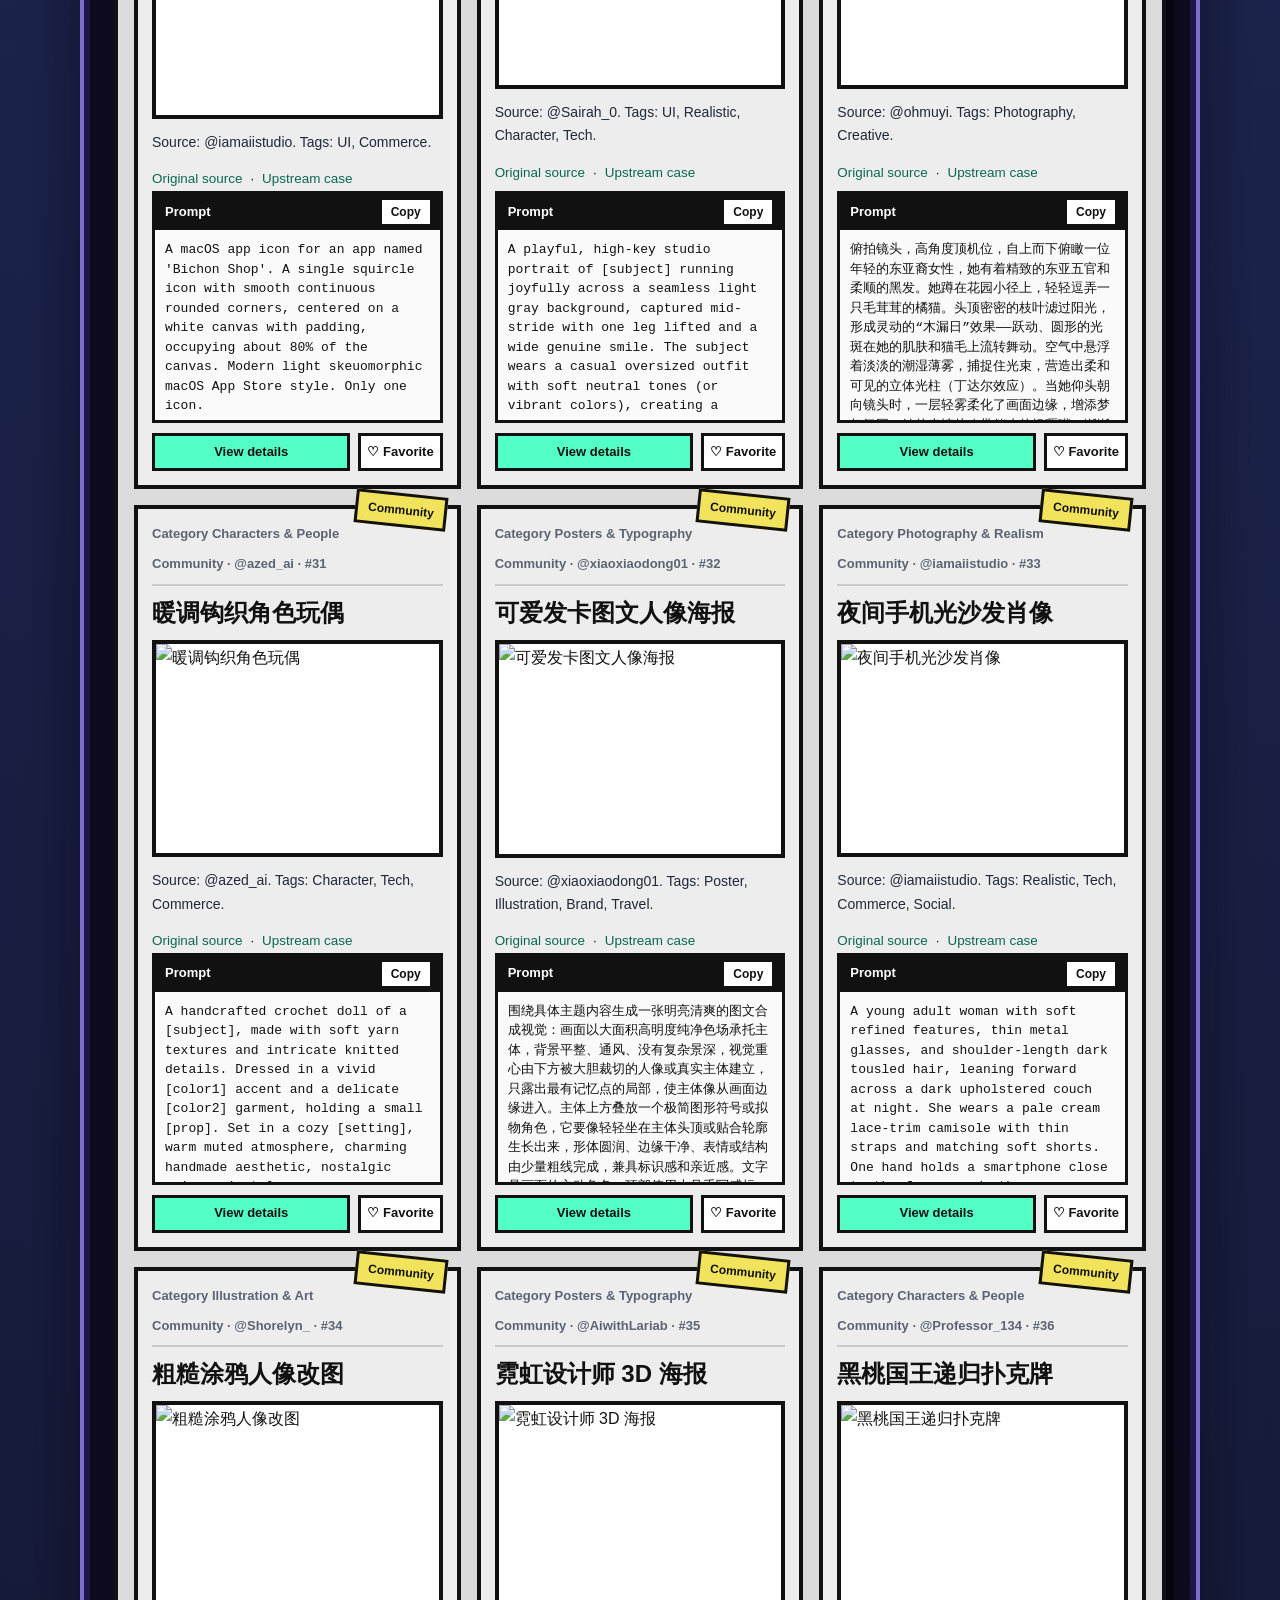
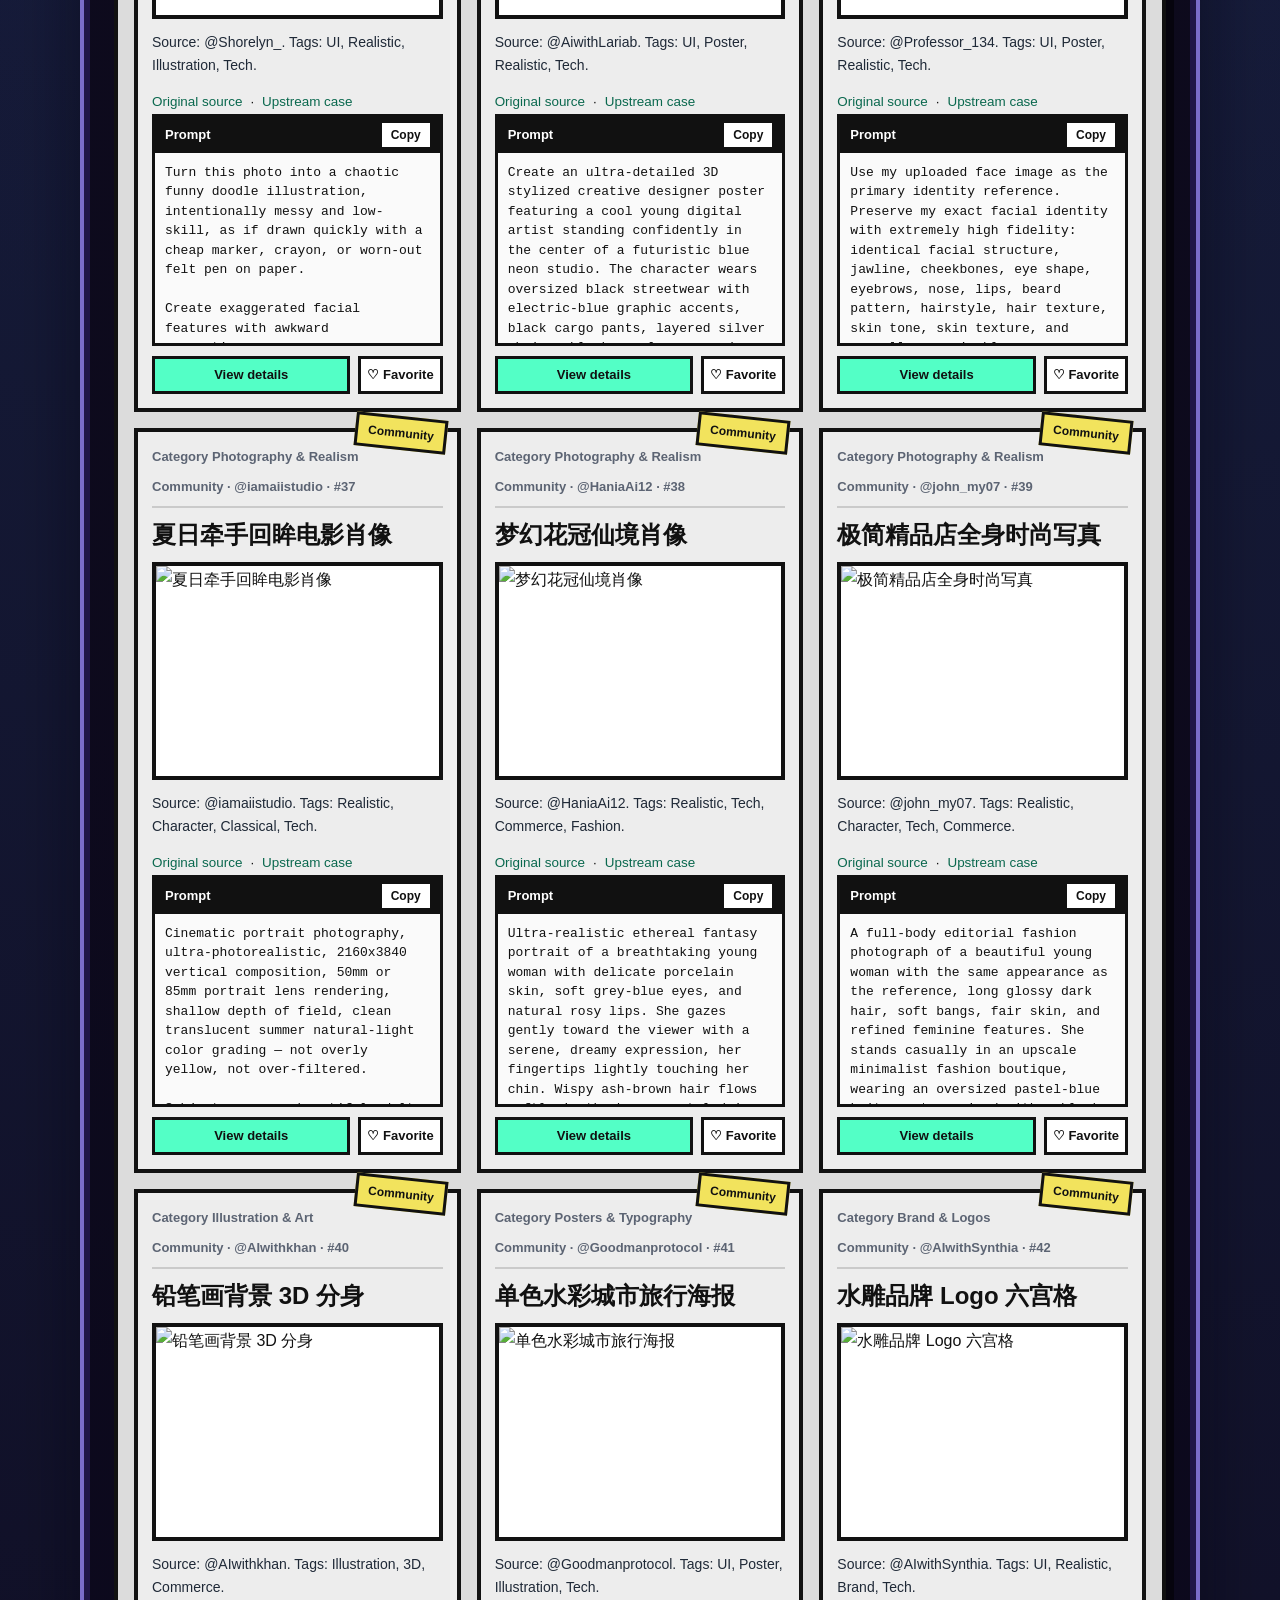
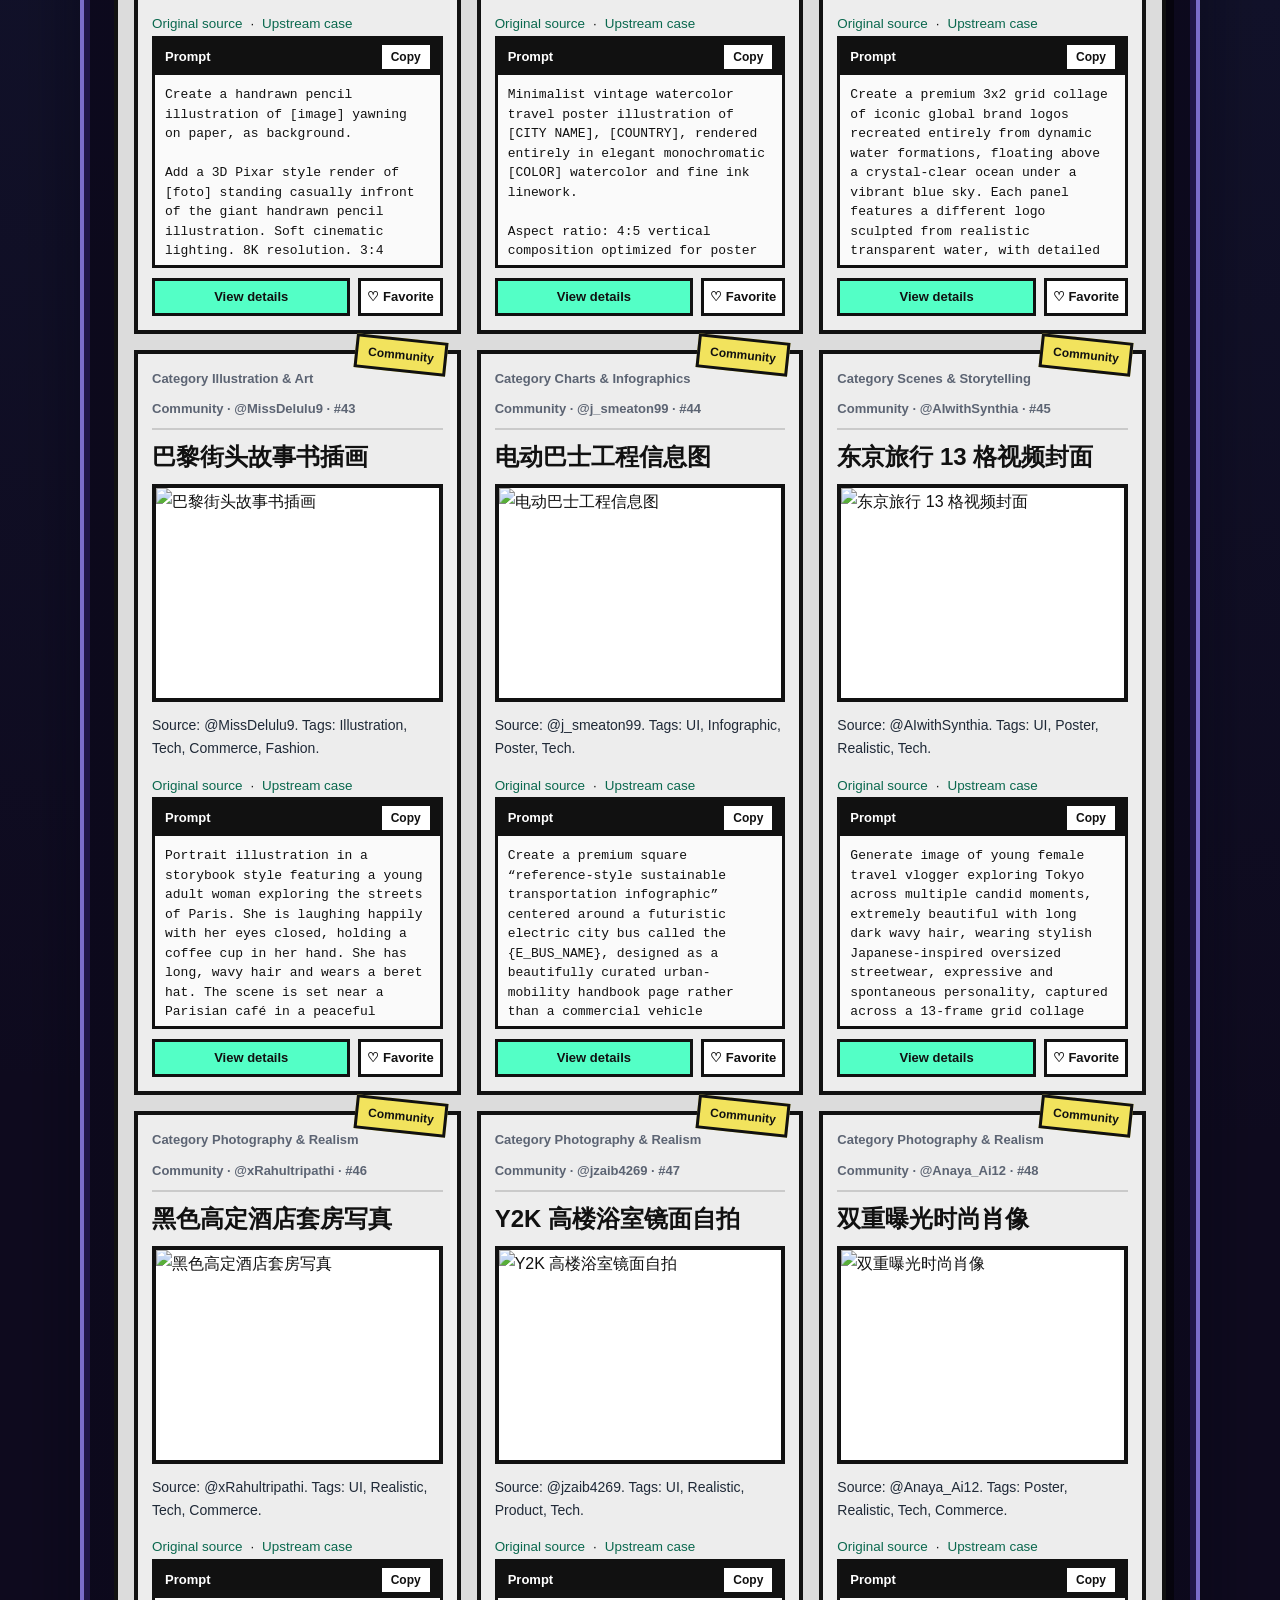
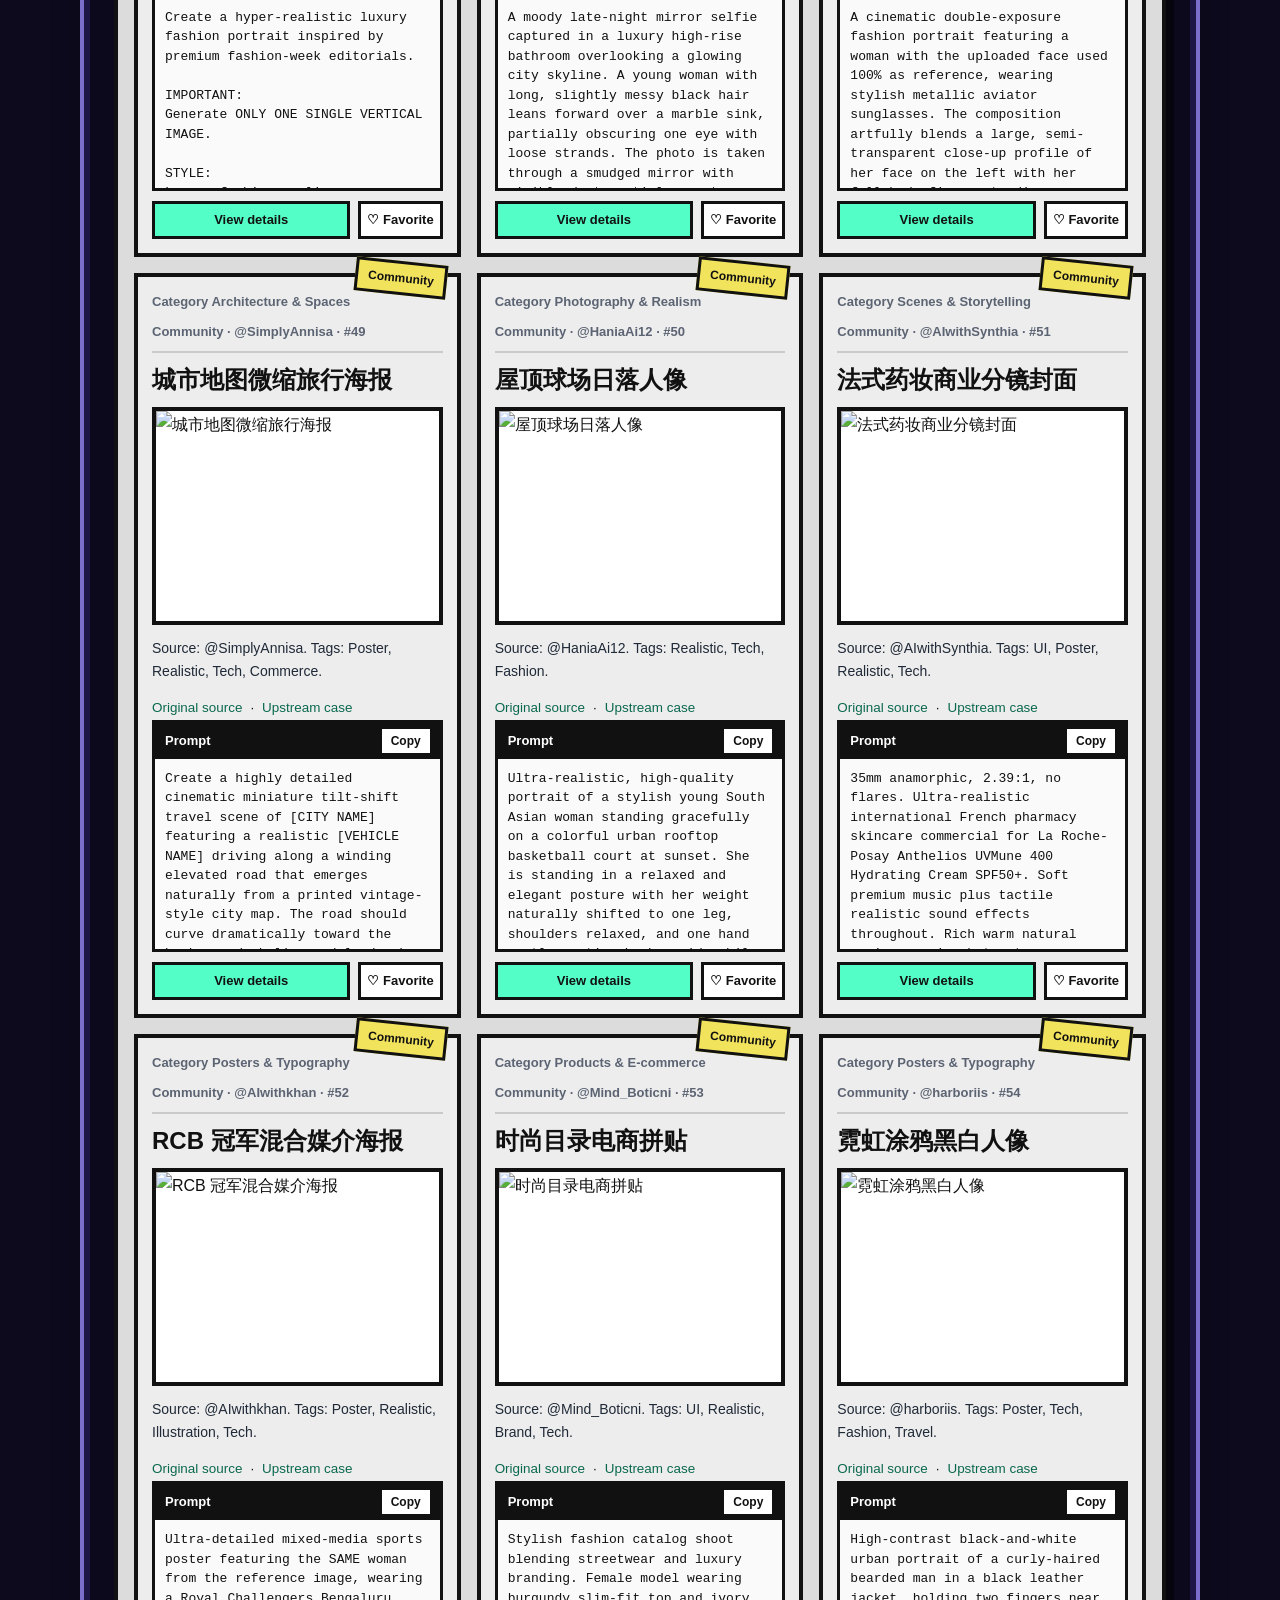
==== commit 8bb51649: "Switch card shop links to new store momoai.czvip.cn" ====
--- a/en/index.html
+++ b/en/index.html
@@ -100,7 +100,7 @@
                 <li>ChatGPT: <a href="https://chatgpt.com/" target="_blank" rel="noreferrer">https://chatgpt.com/</a></li>
                 <li>Global access: <a href="https://gptimage2.asia/" target="_blank" rel="noreferrer">https://gptimage2.asia/</a></li>
                 <li>API access: <a href="https://tryallapi.com/" target="_blank" rel="noreferrer">https://tryallapi.com/</a></li>
-                <li>Codex access: <a href="https://maynorai.jichiyun.sbs/buy/13" target="_blank" rel="noreferrer">https://maynorai.jichiyun.sbs/buy/13</a></li>
+                <li>Codex access: <a href="https://momoai.czvip.cn/products/m13" target="_blank" rel="noreferrer">https://momoai.czvip.cn/products/m13</a></li>
                 <li>Chinese site: <a href="https://awesome.gptimage2.asia/" target="_blank" rel="noreferrer">https://awesome.gptimage2.asia/</a></li>
             </ul>
         </div>
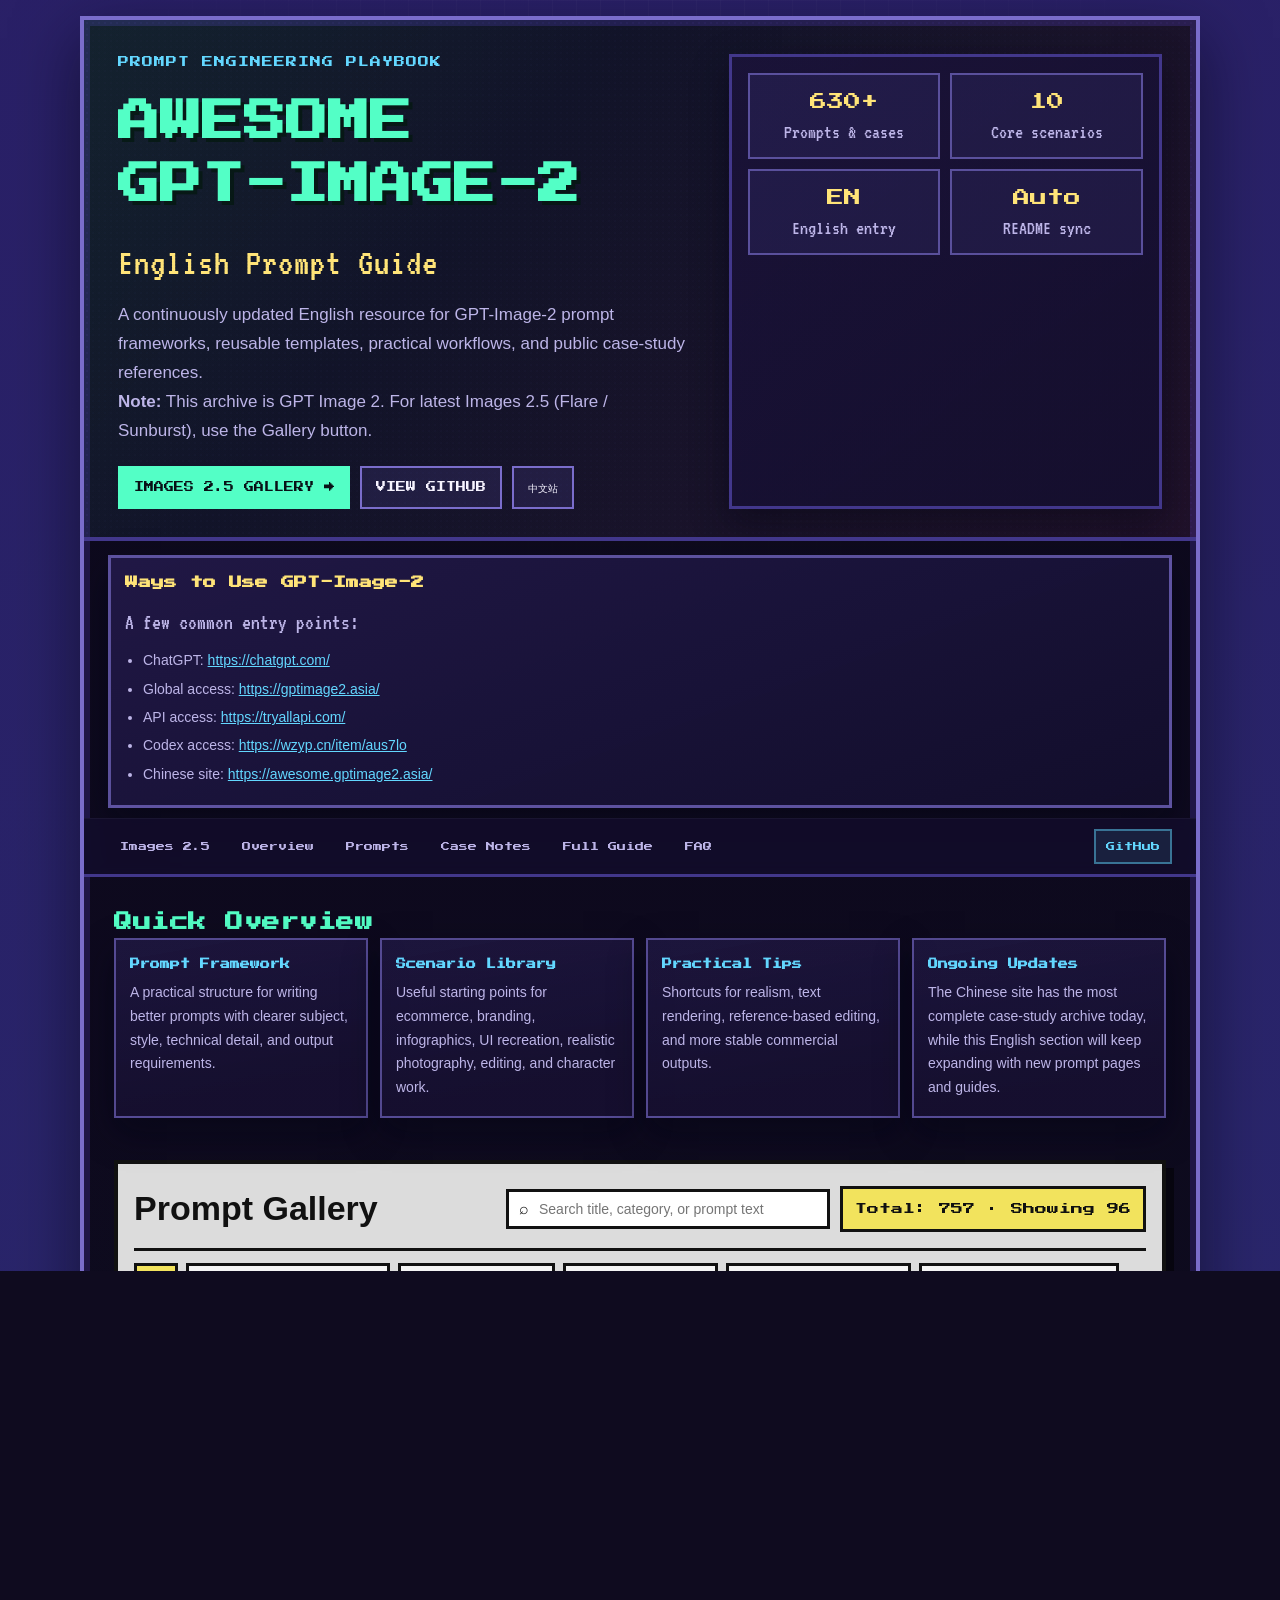
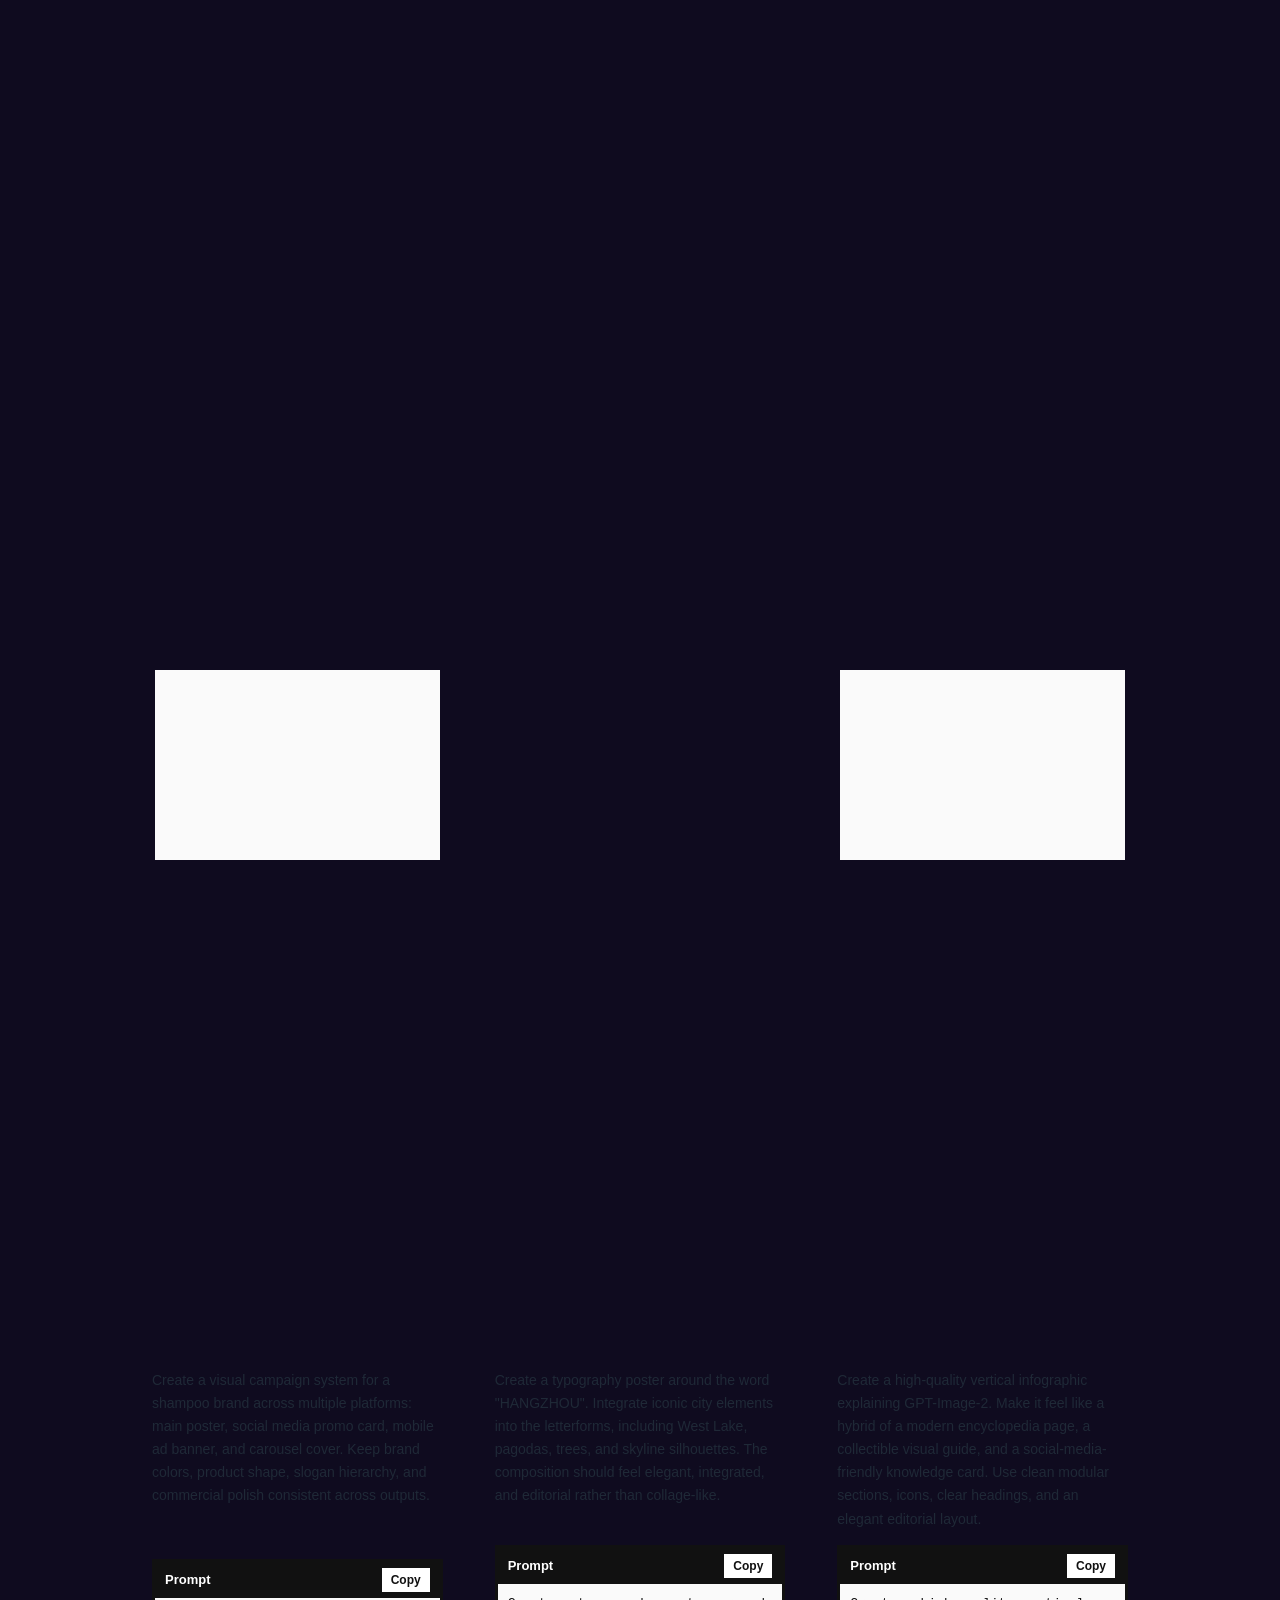
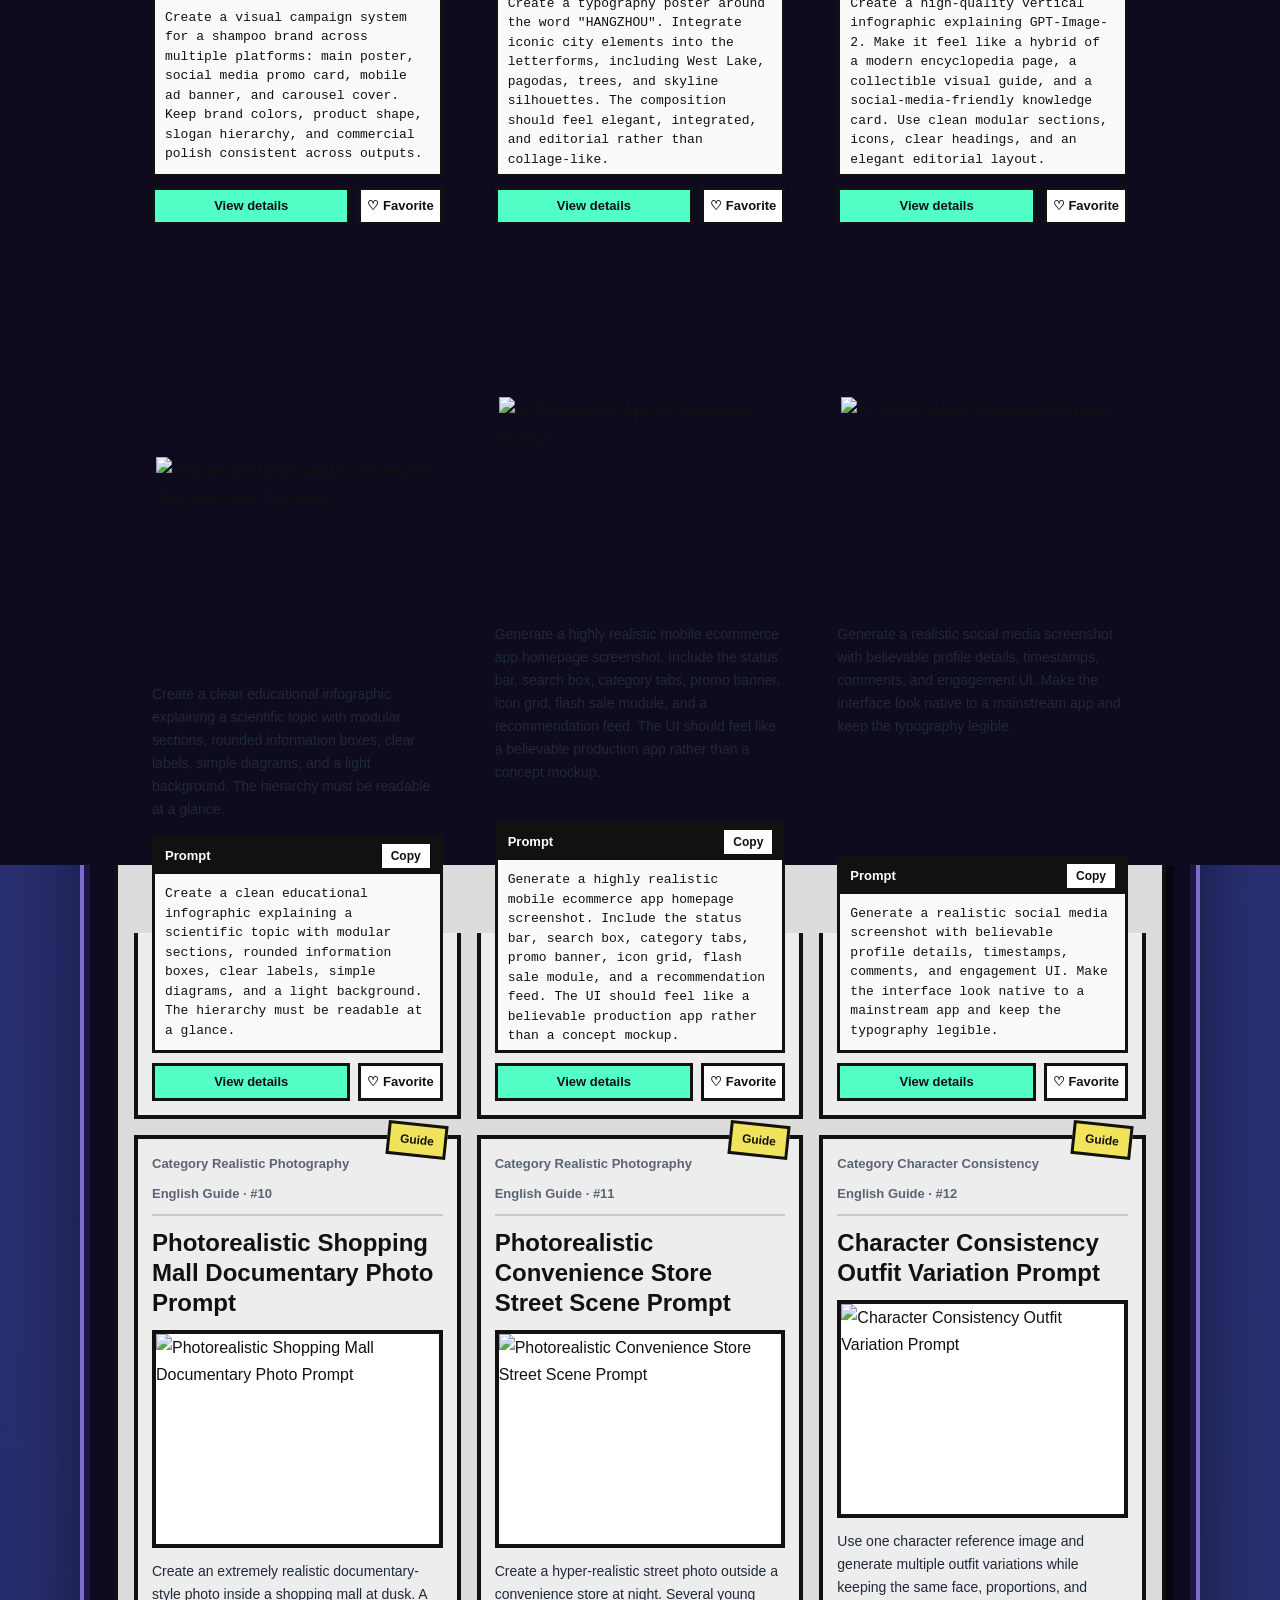
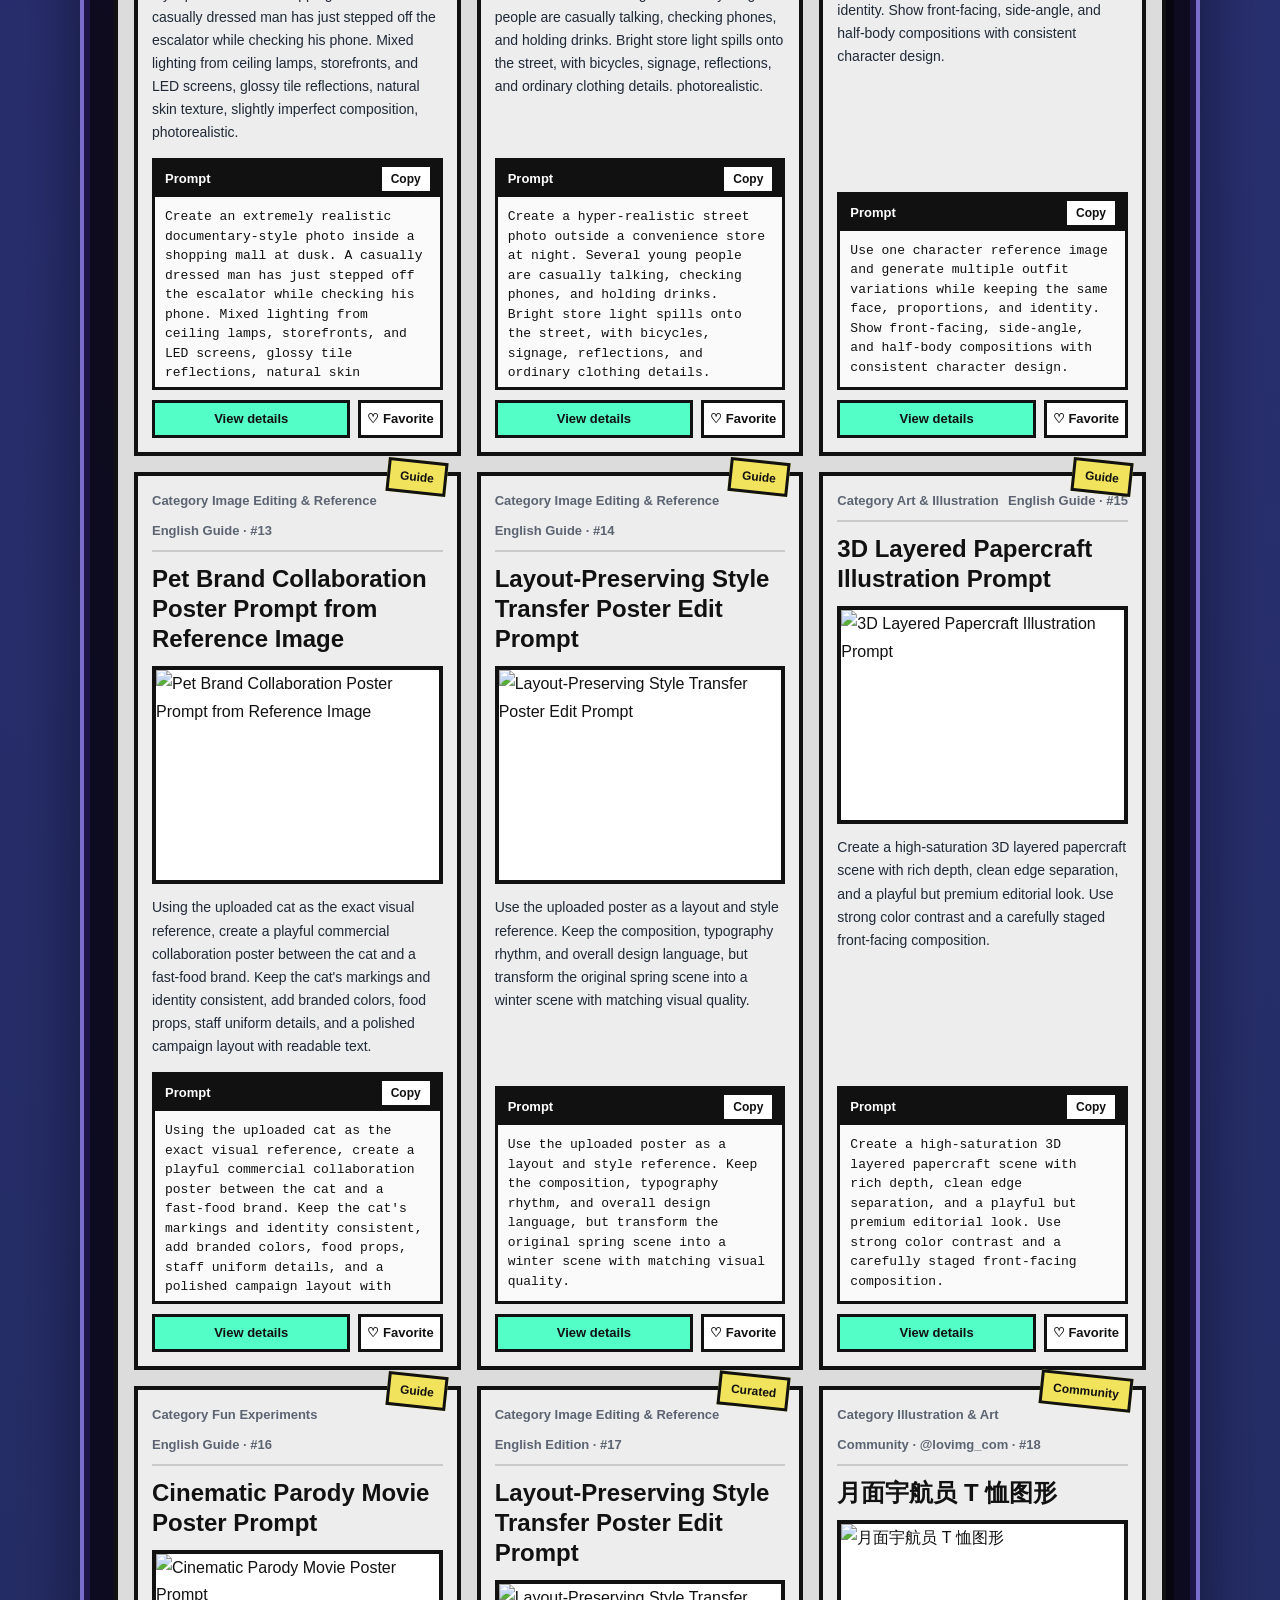
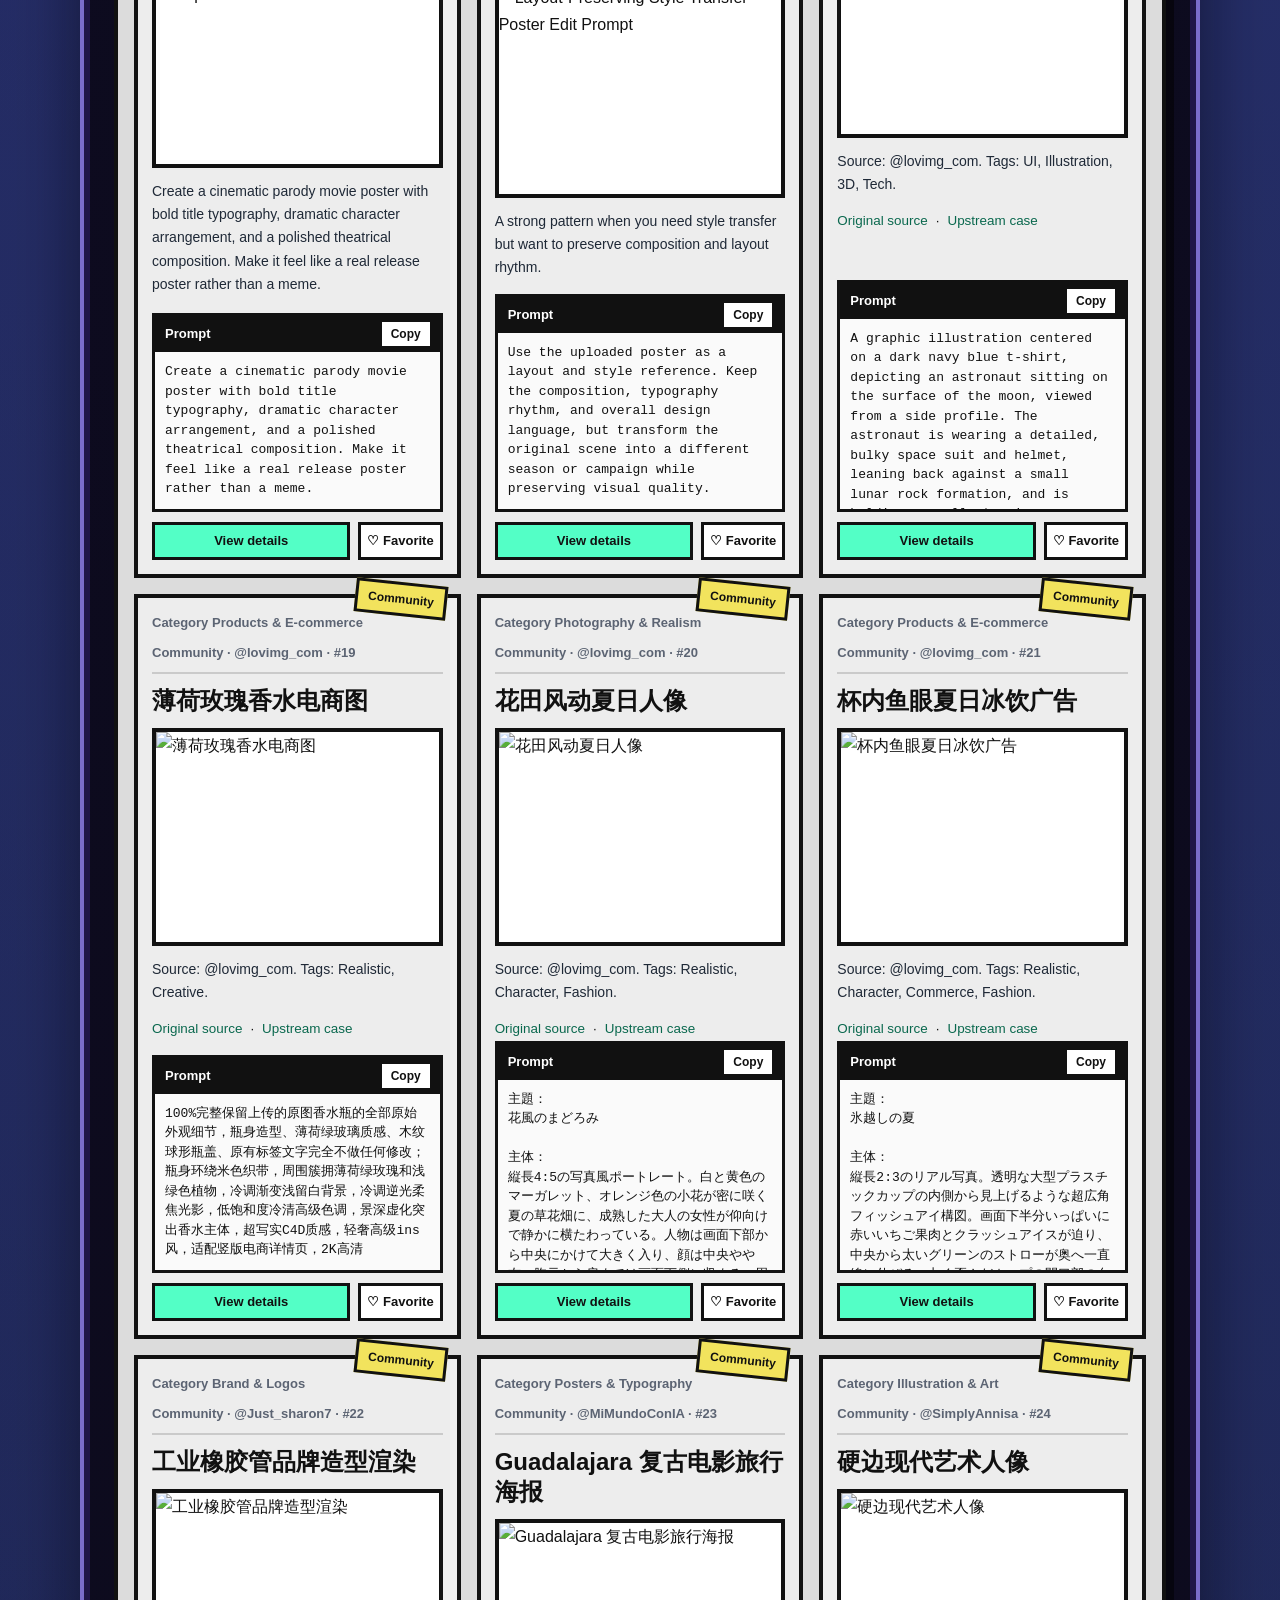
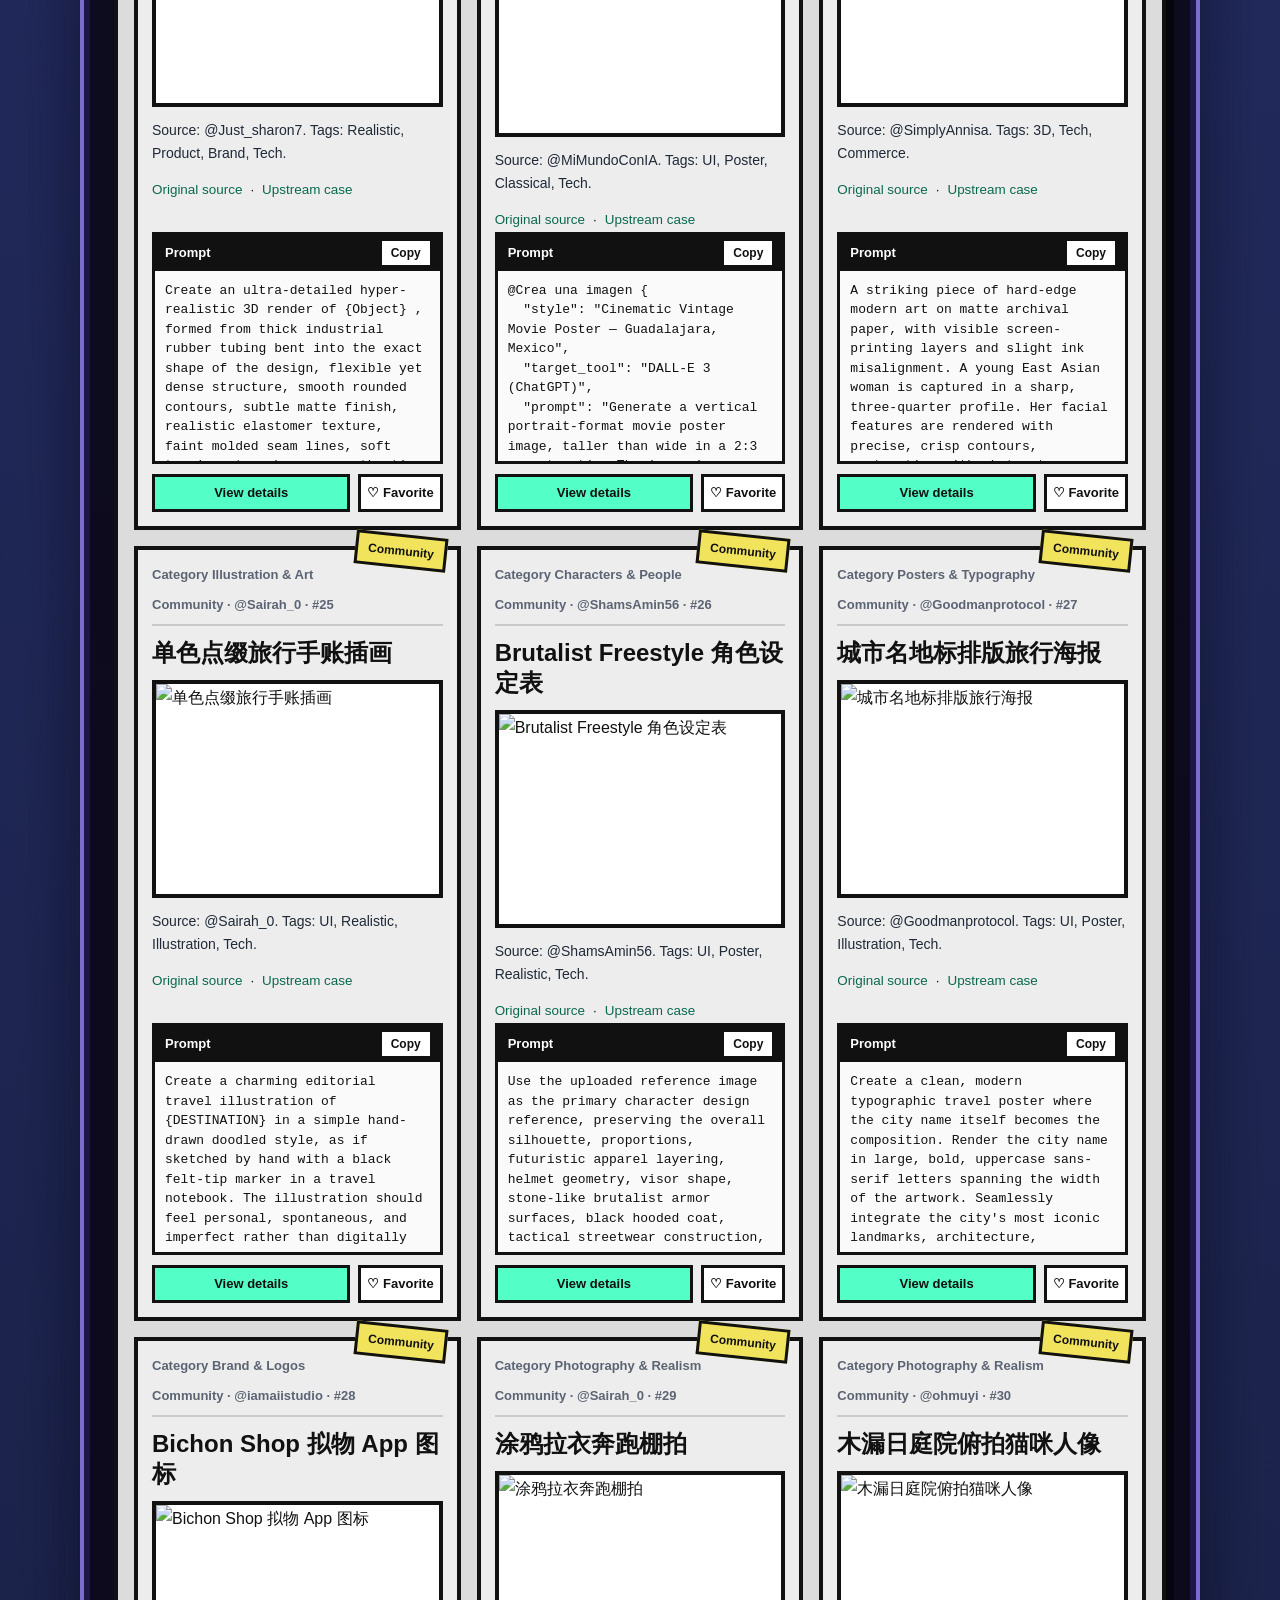
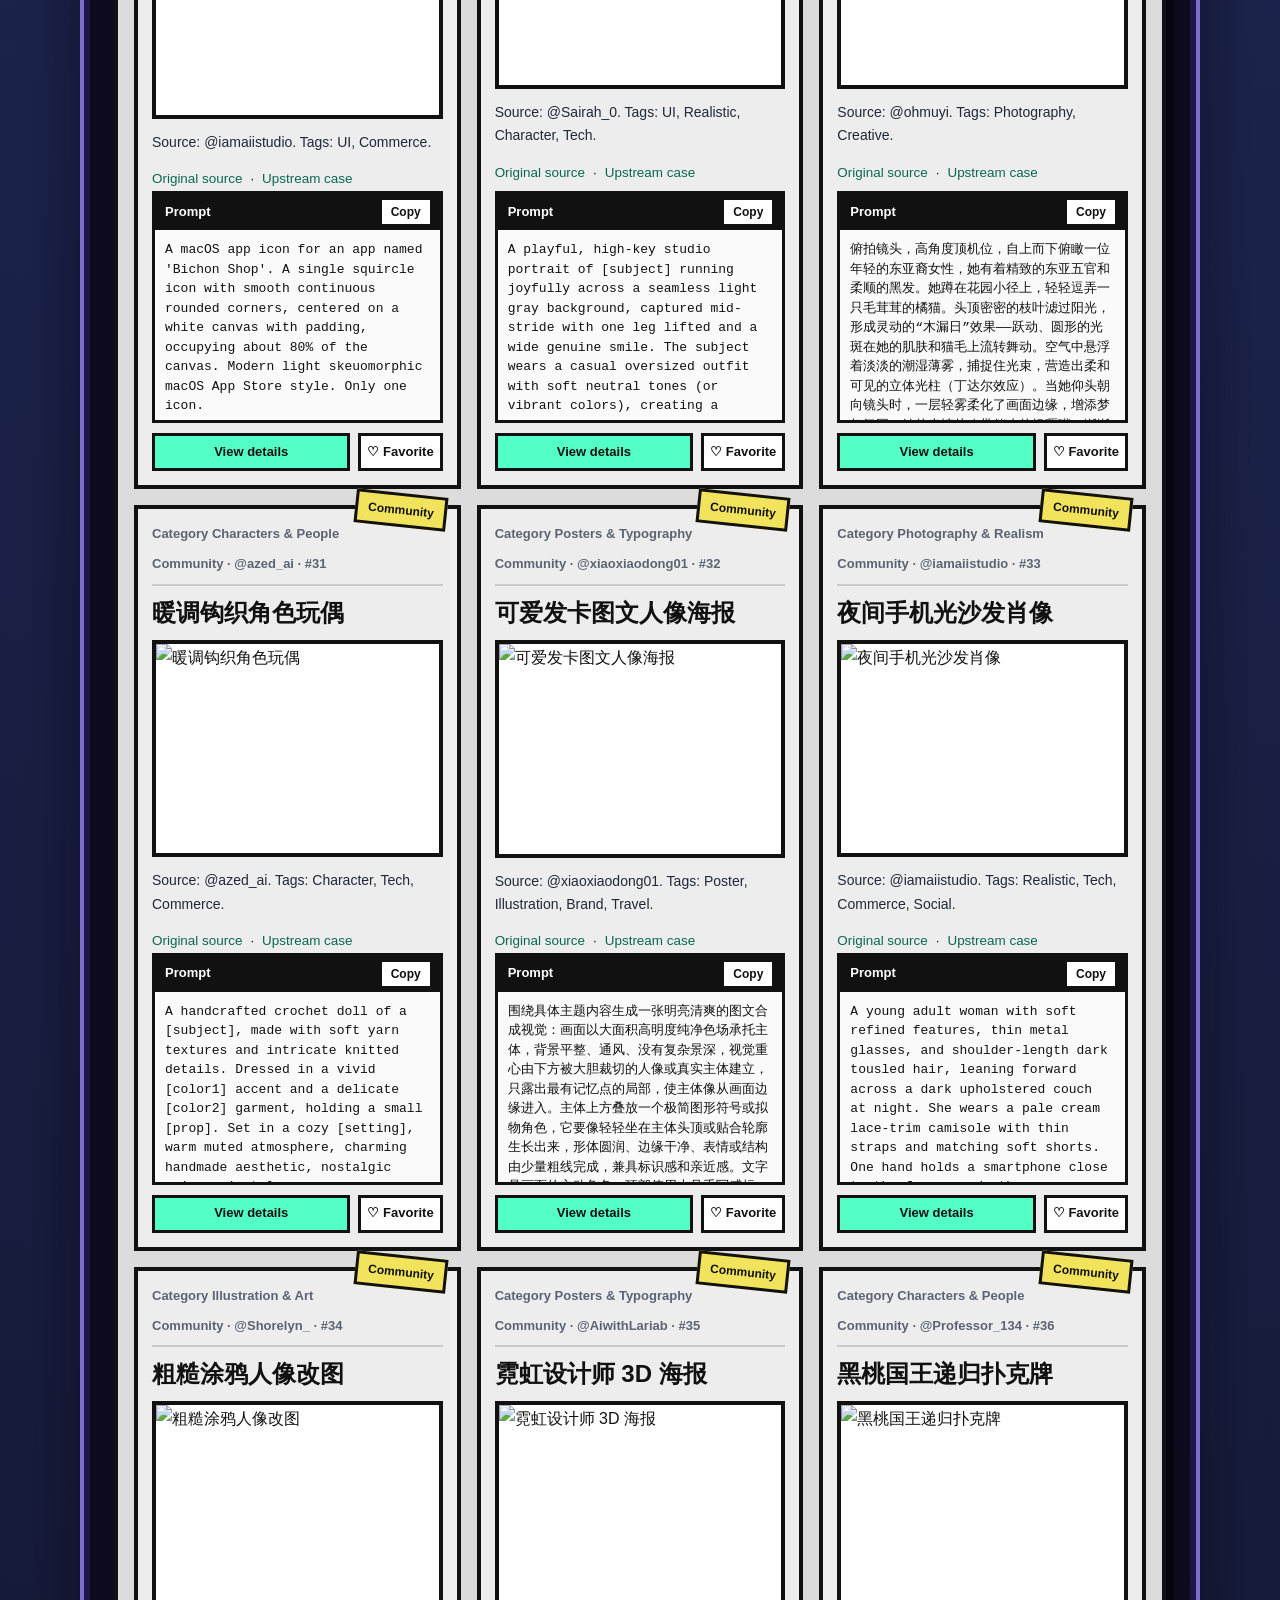
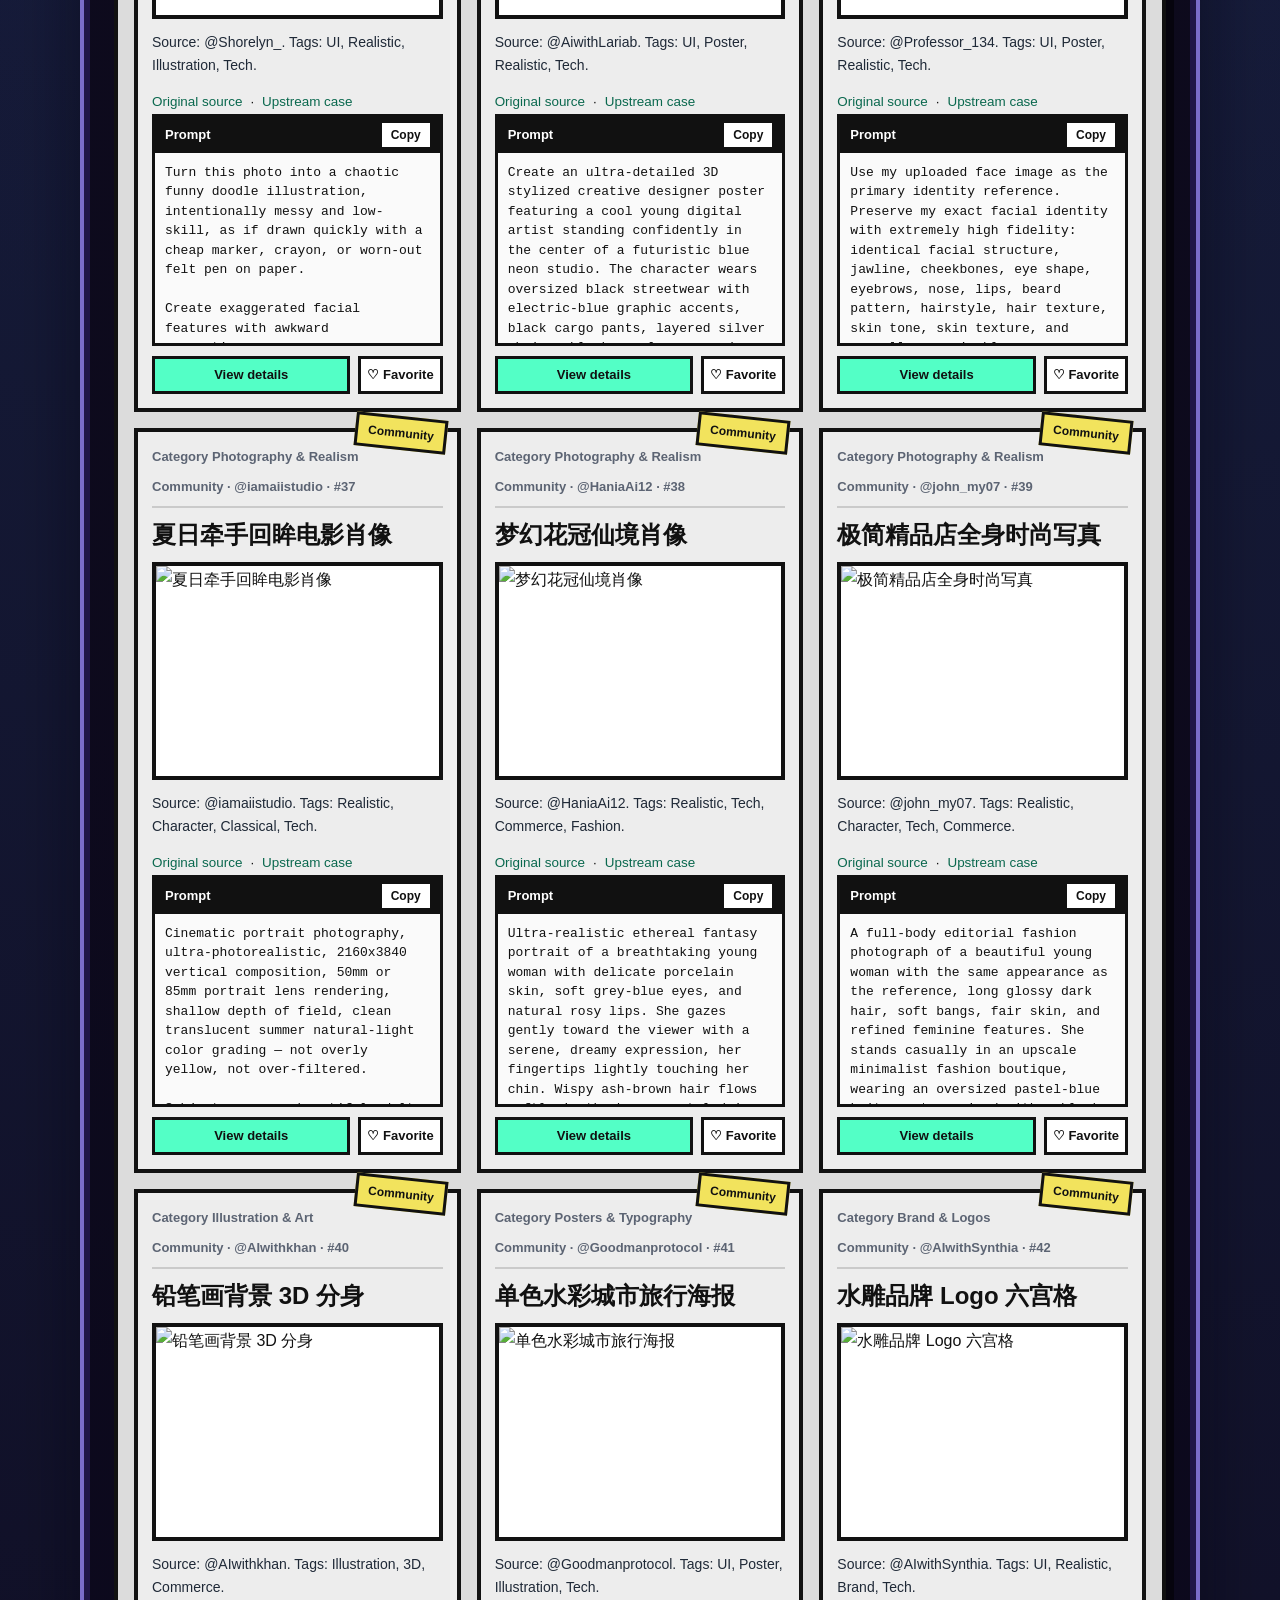
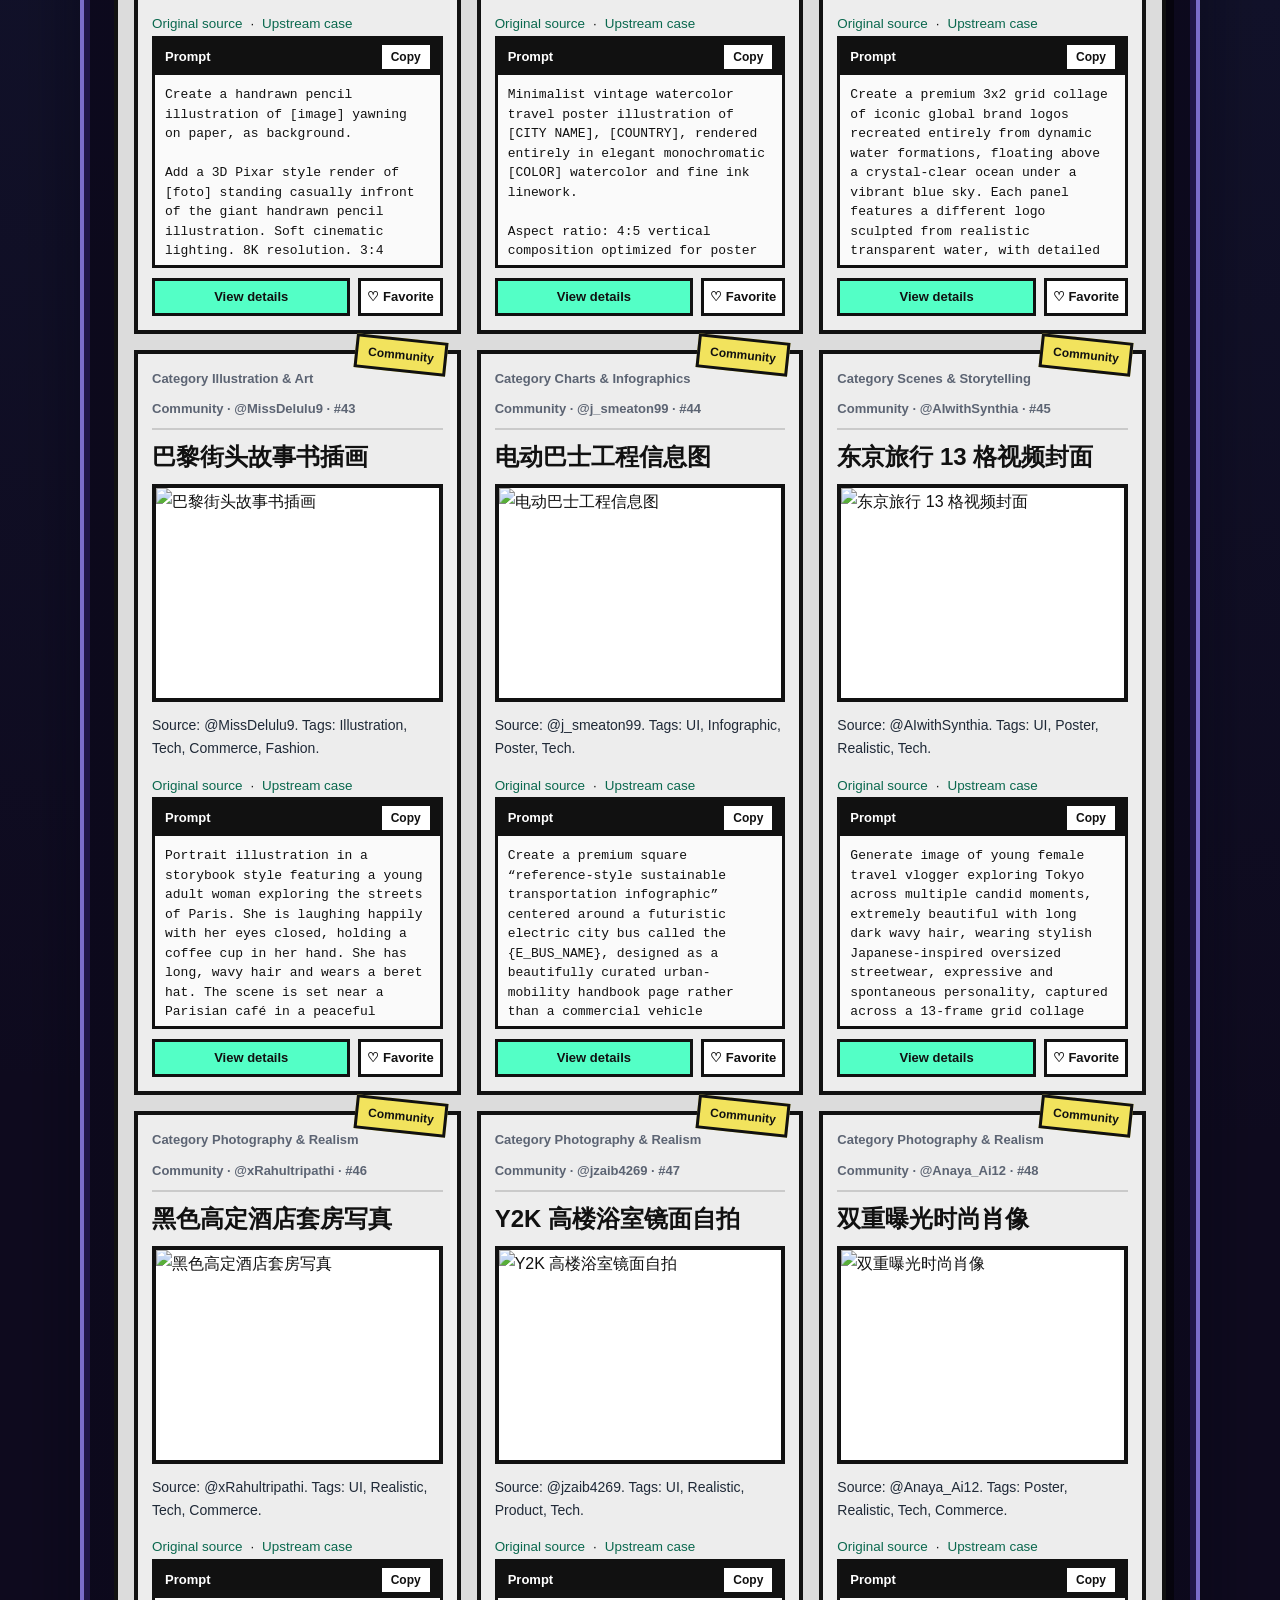
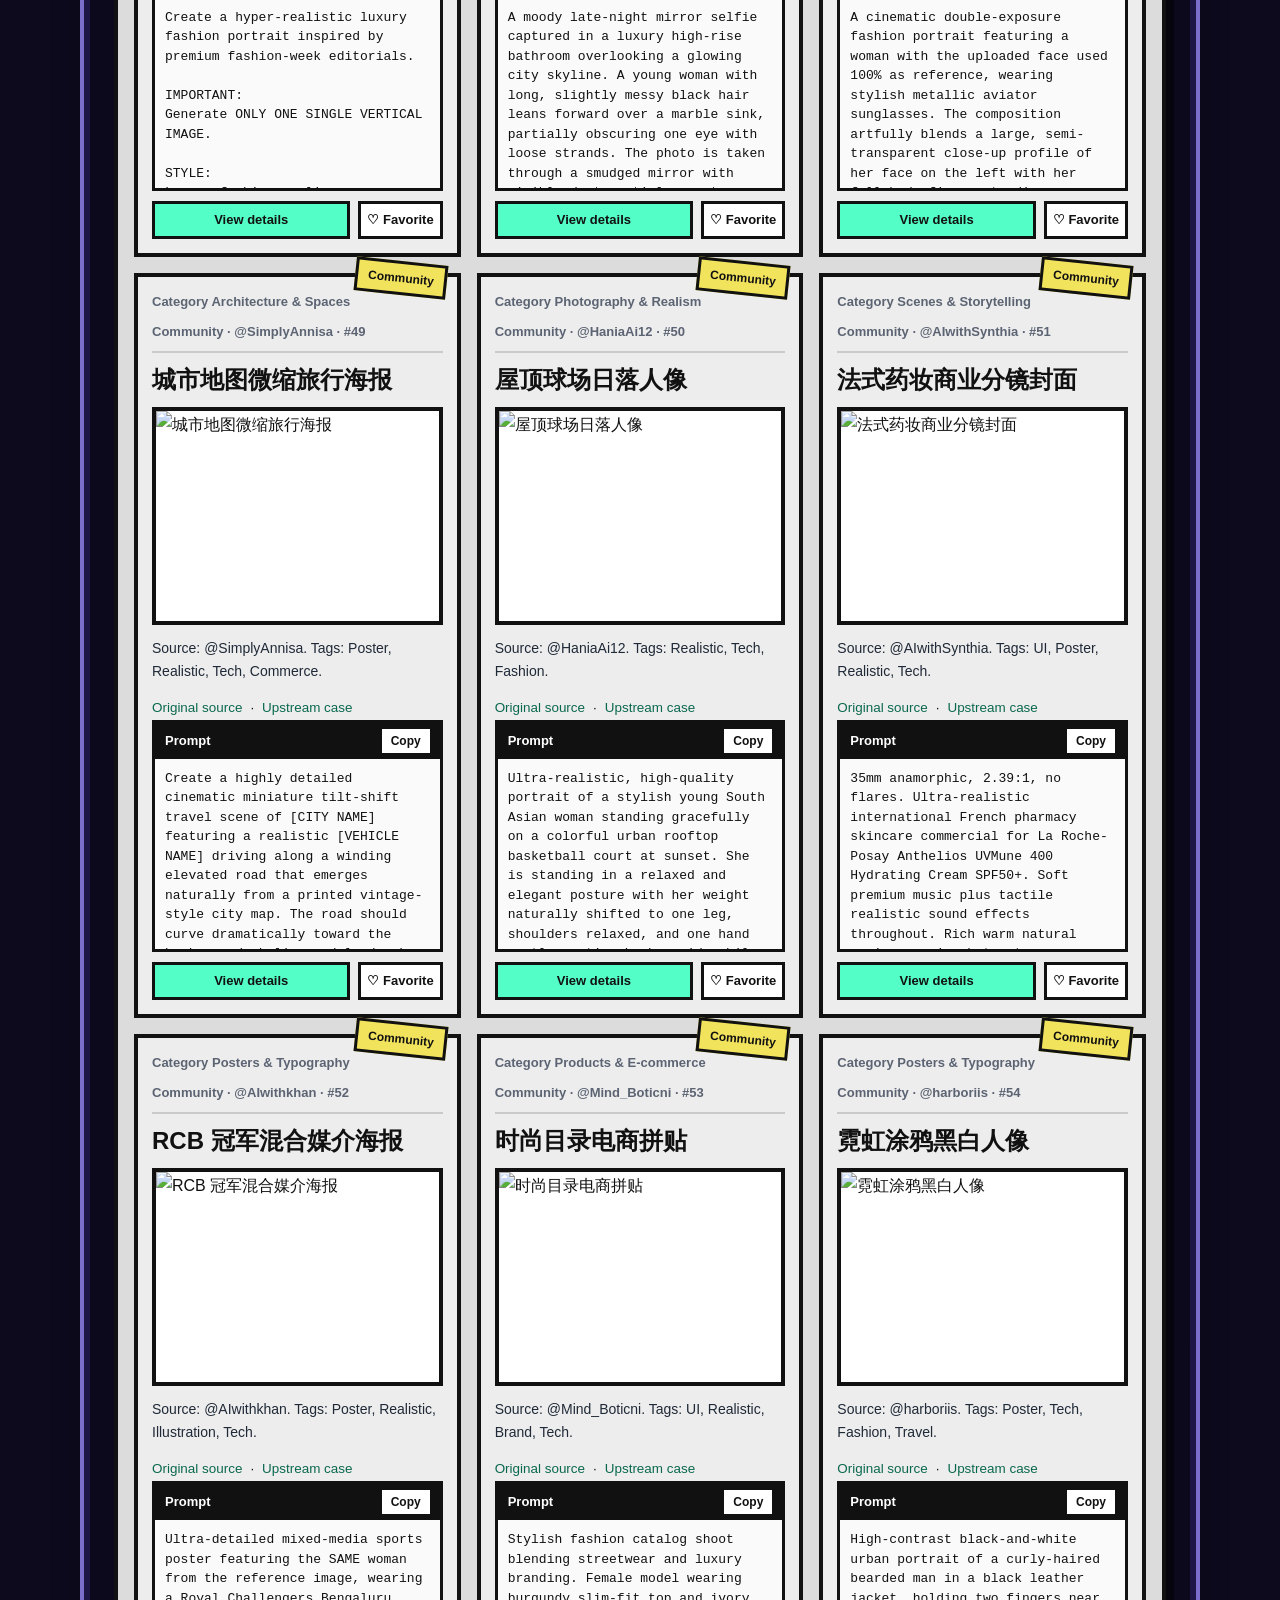
==== commit 507dc568: "Replace m13 buy link with wzyp.cn/item/aus7lo" ====
--- a/en/index.html
+++ b/en/index.html
@@ -100,7 +100,7 @@
                 <li>ChatGPT: <a href="https://chatgpt.com/" target="_blank" rel="noreferrer">https://chatgpt.com/</a></li>
                 <li>Global access: <a href="https://gptimage2.asia/" target="_blank" rel="noreferrer">https://gptimage2.asia/</a></li>
                 <li>API access: <a href="https://tryallapi.com/" target="_blank" rel="noreferrer">https://tryallapi.com/</a></li>
-                <li>Codex access: <a href="https://momoai.czvip.cn/products/m13" target="_blank" rel="noreferrer">https://momoai.czvip.cn/products/m13</a></li>
+                <li>Codex access: <a href="https://wzyp.cn/item/aus7lo" target="_blank" rel="noreferrer">https://wzyp.cn/item/aus7lo</a></li>
                 <li>Chinese site: <a href="https://awesome.gptimage2.asia/" target="_blank" rel="noreferrer">https://awesome.gptimage2.asia/</a></li>
             </ul>
         </div>
